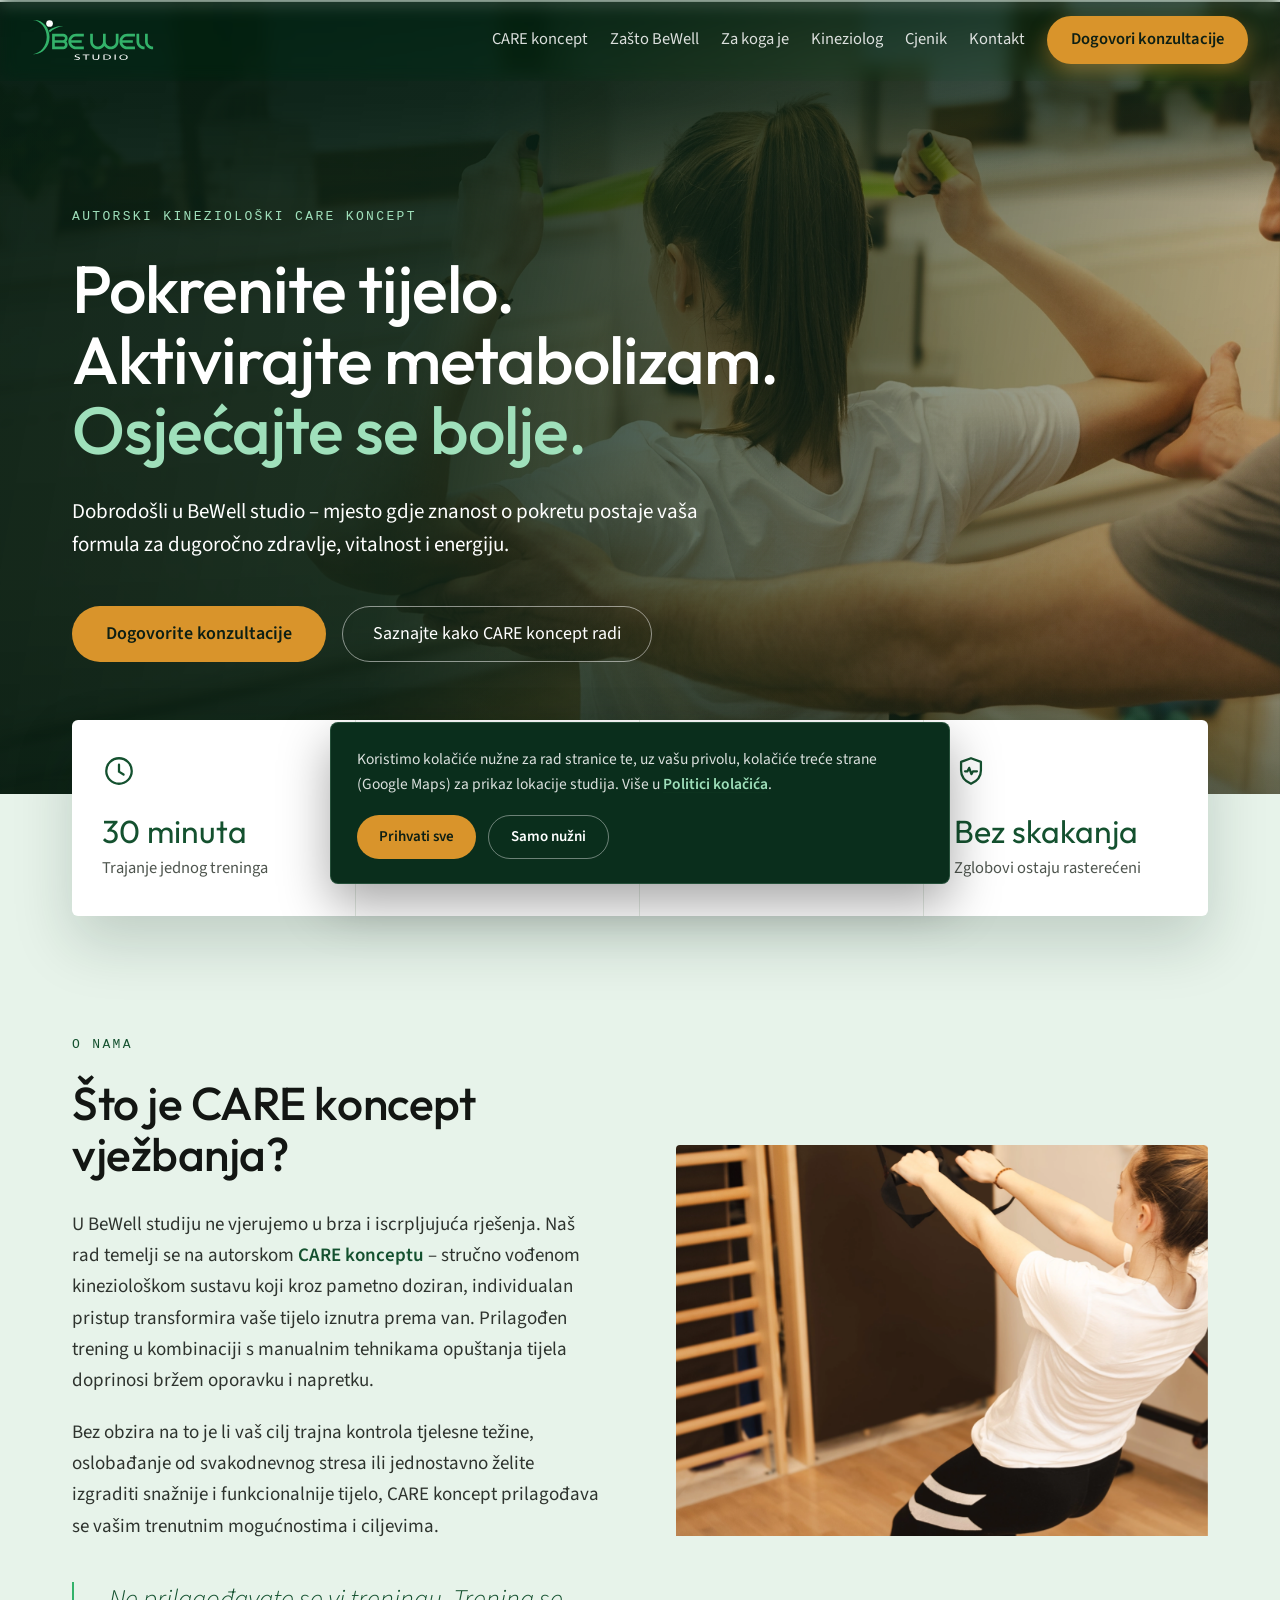
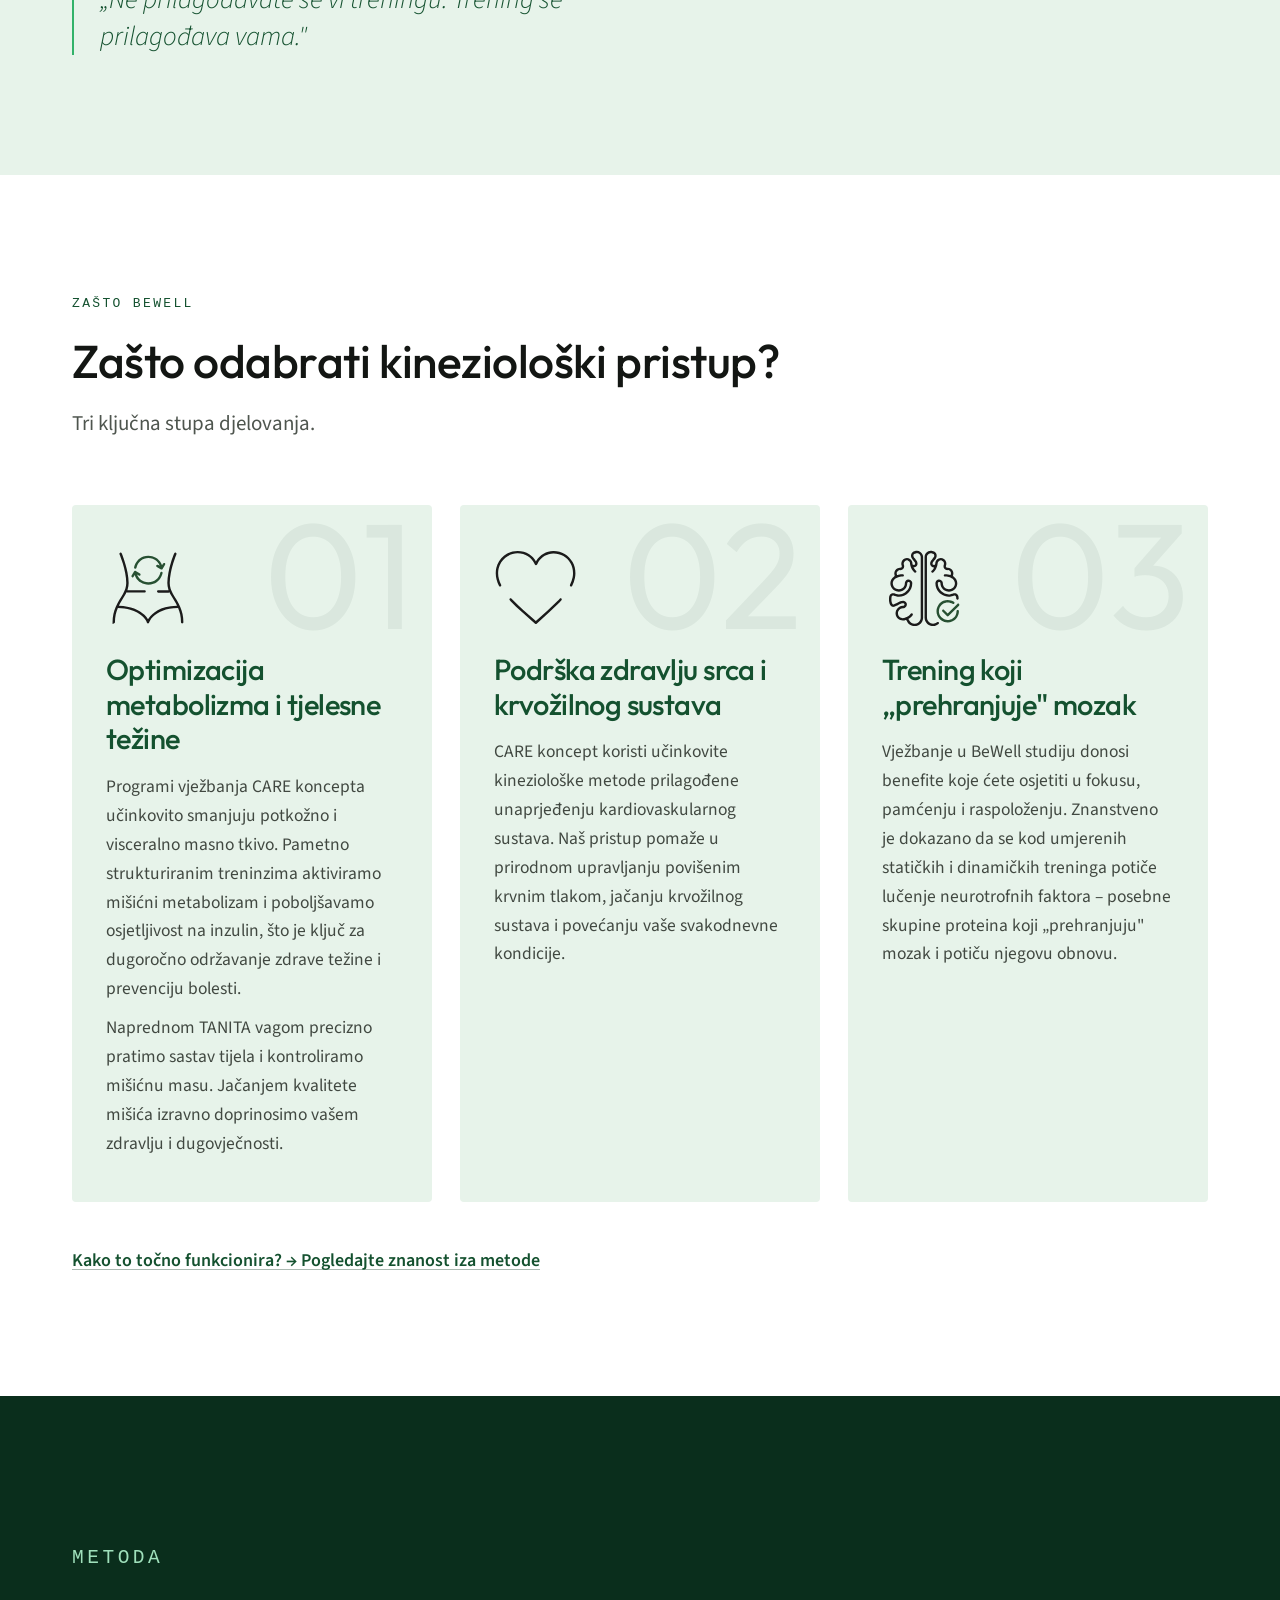
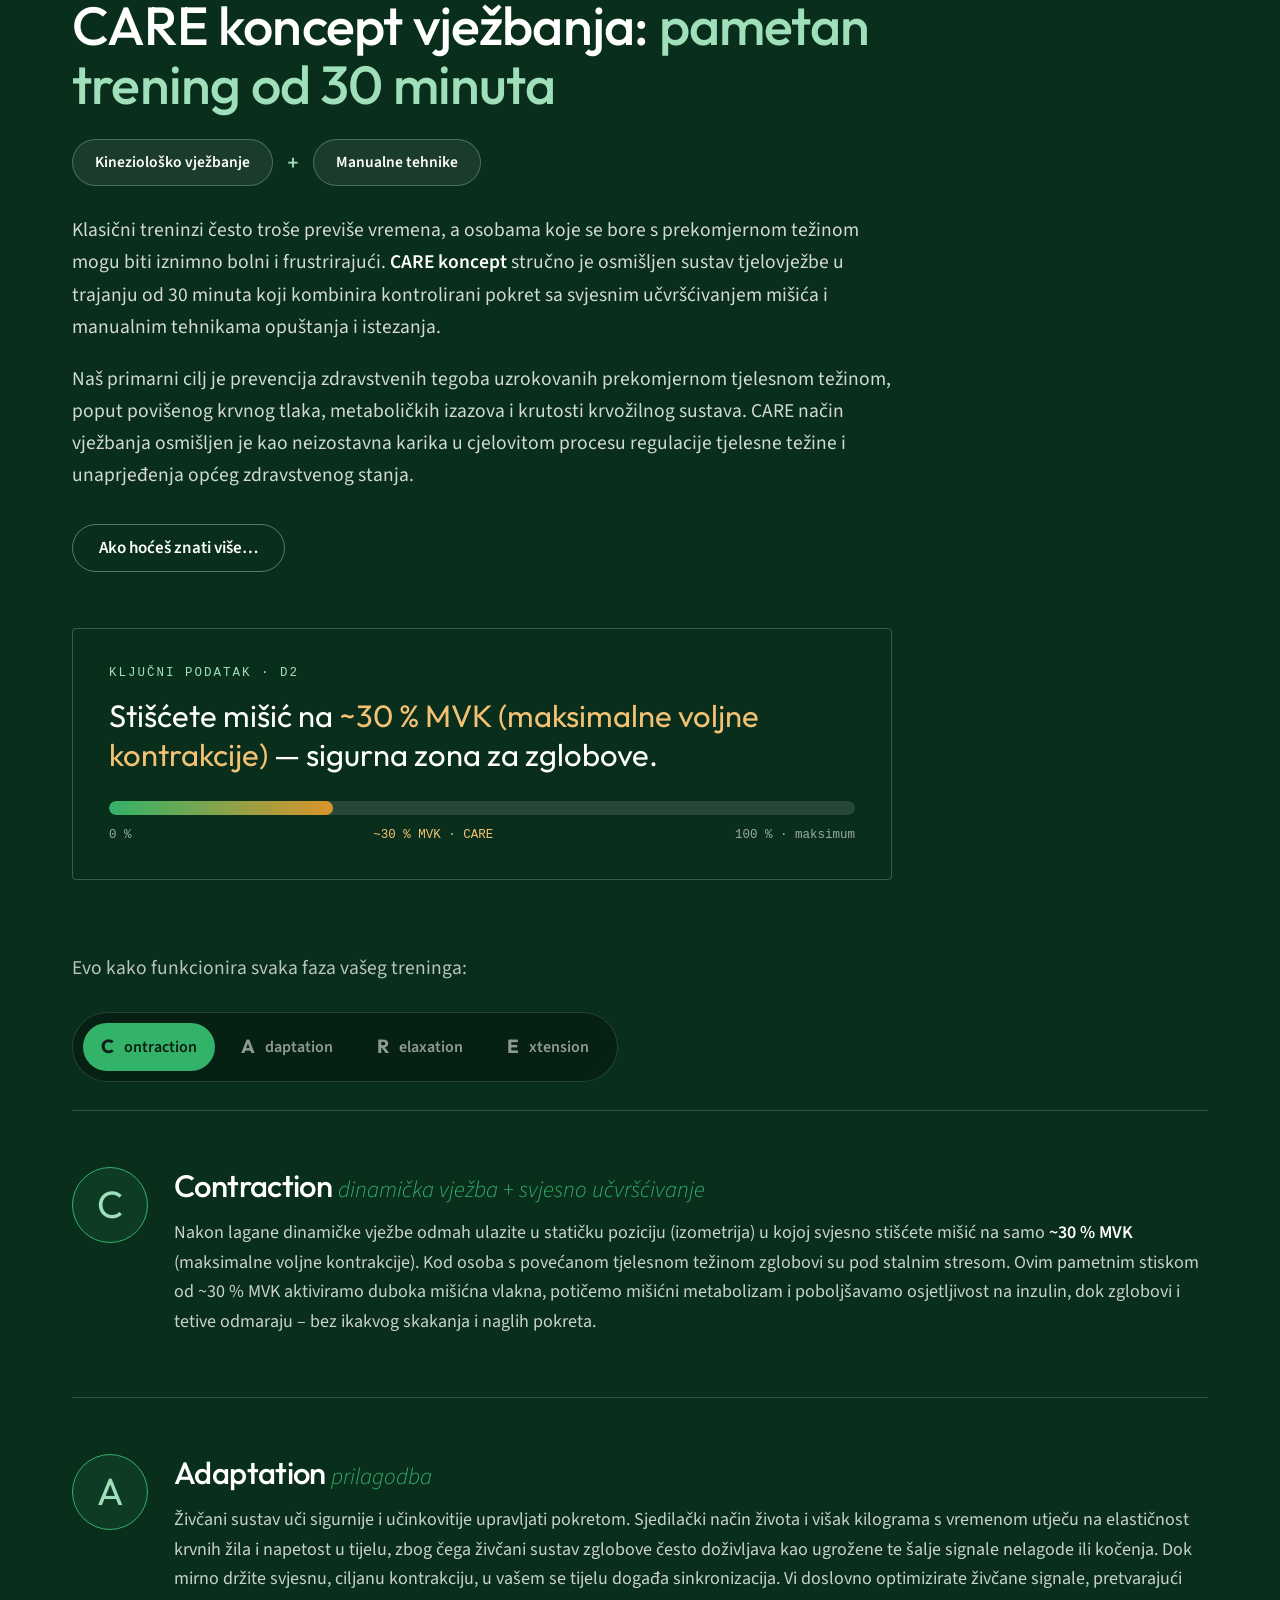
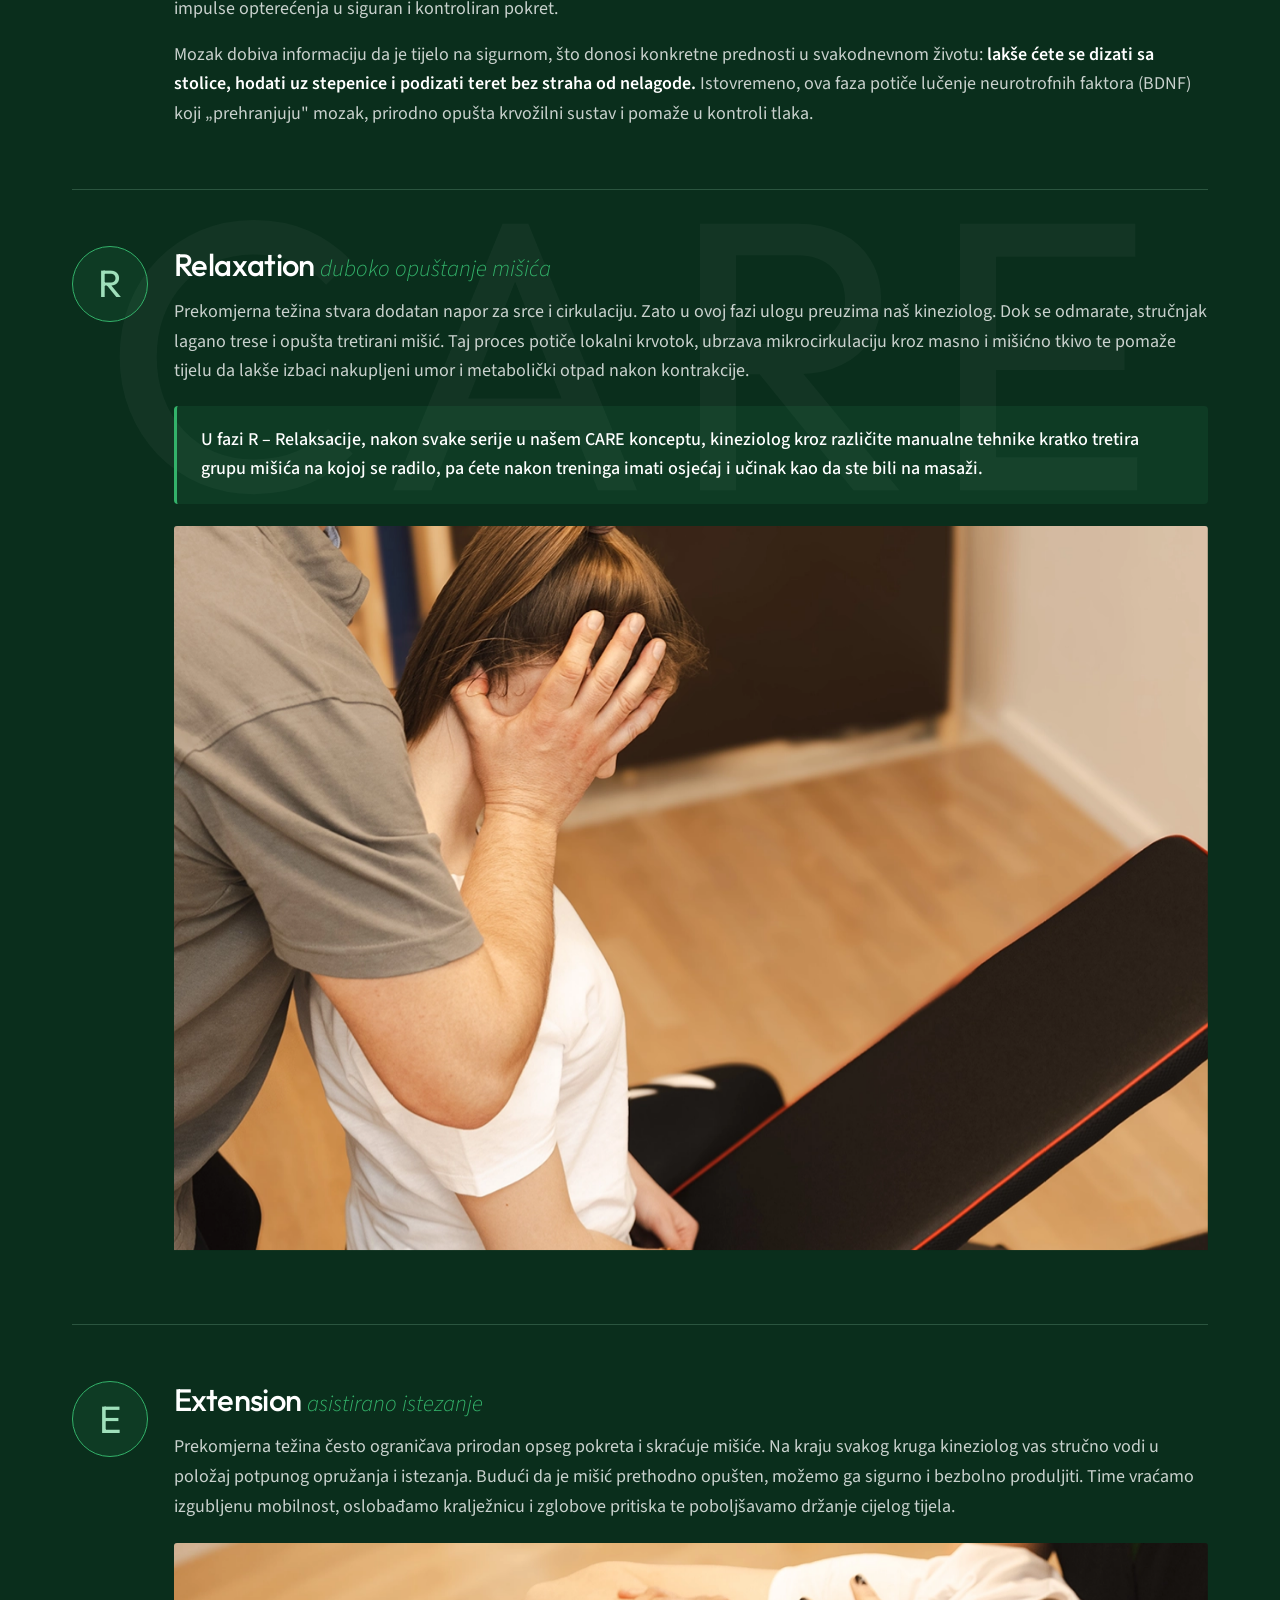
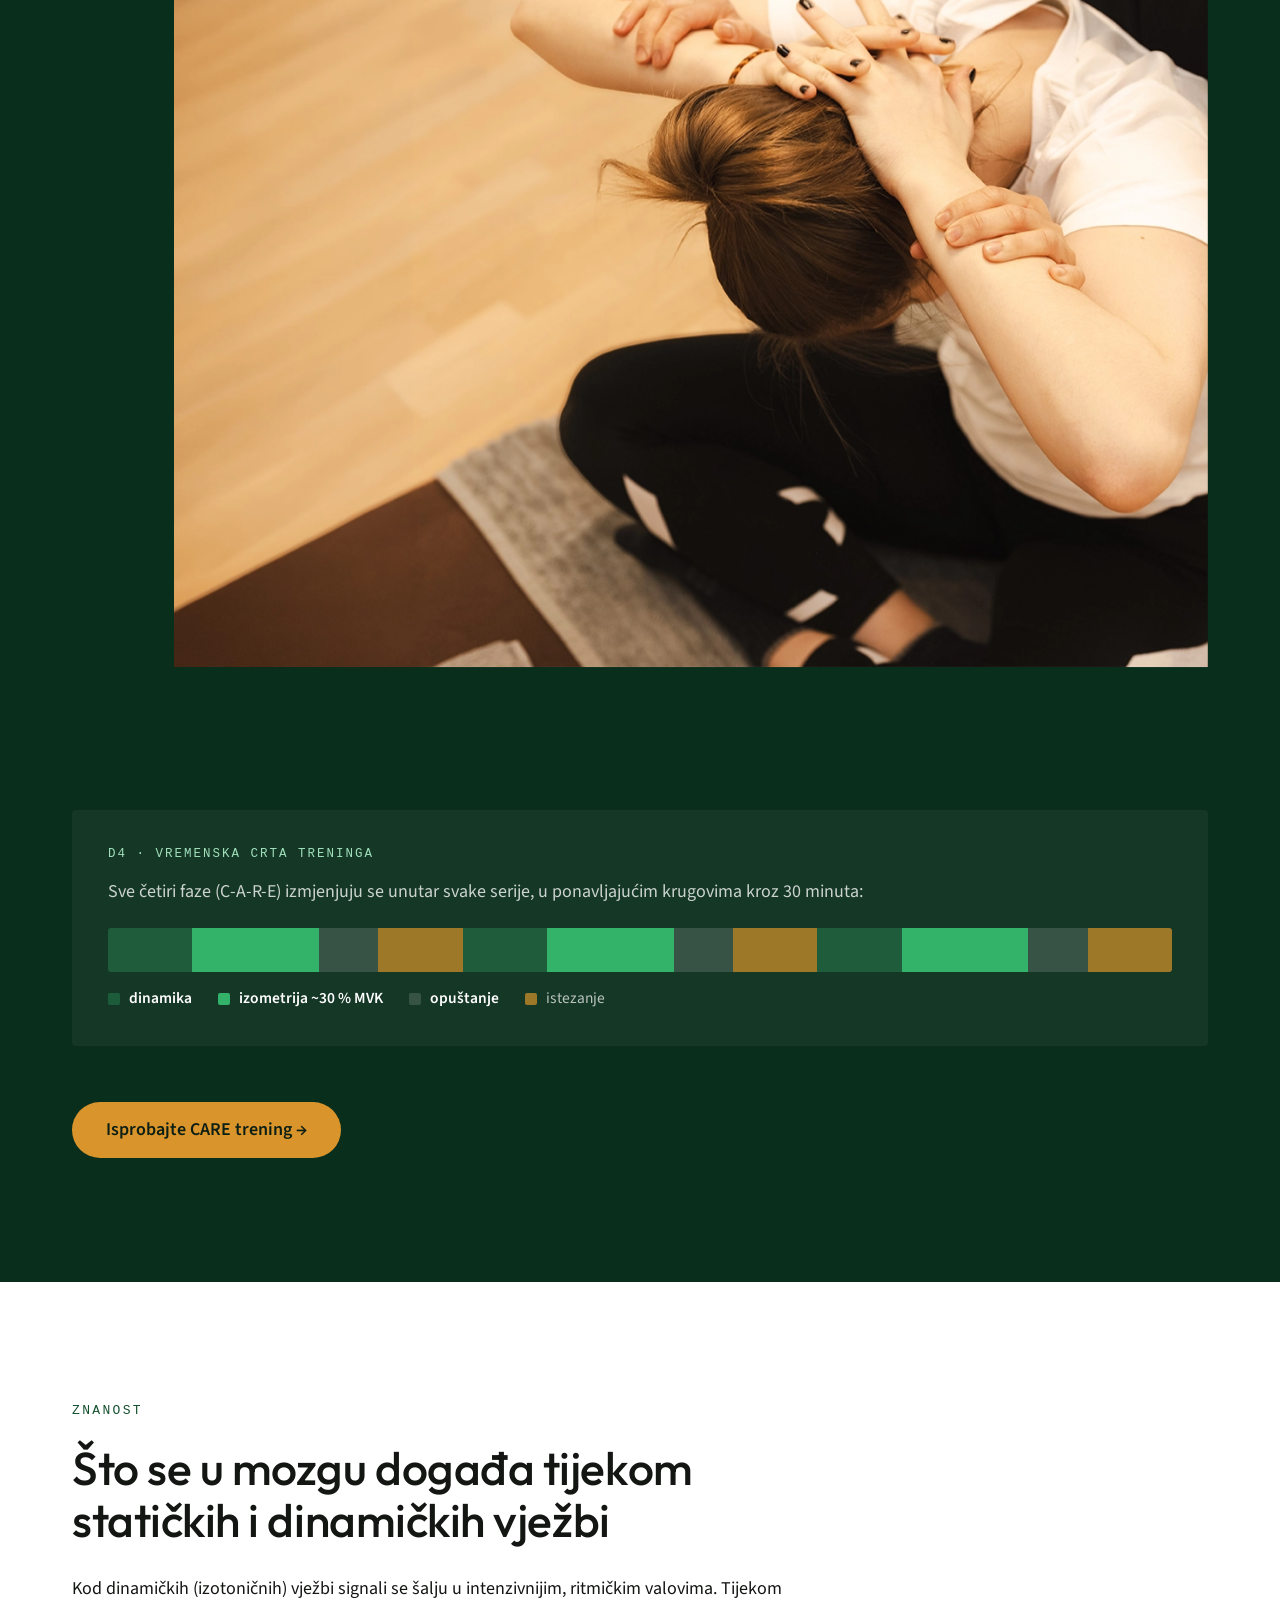
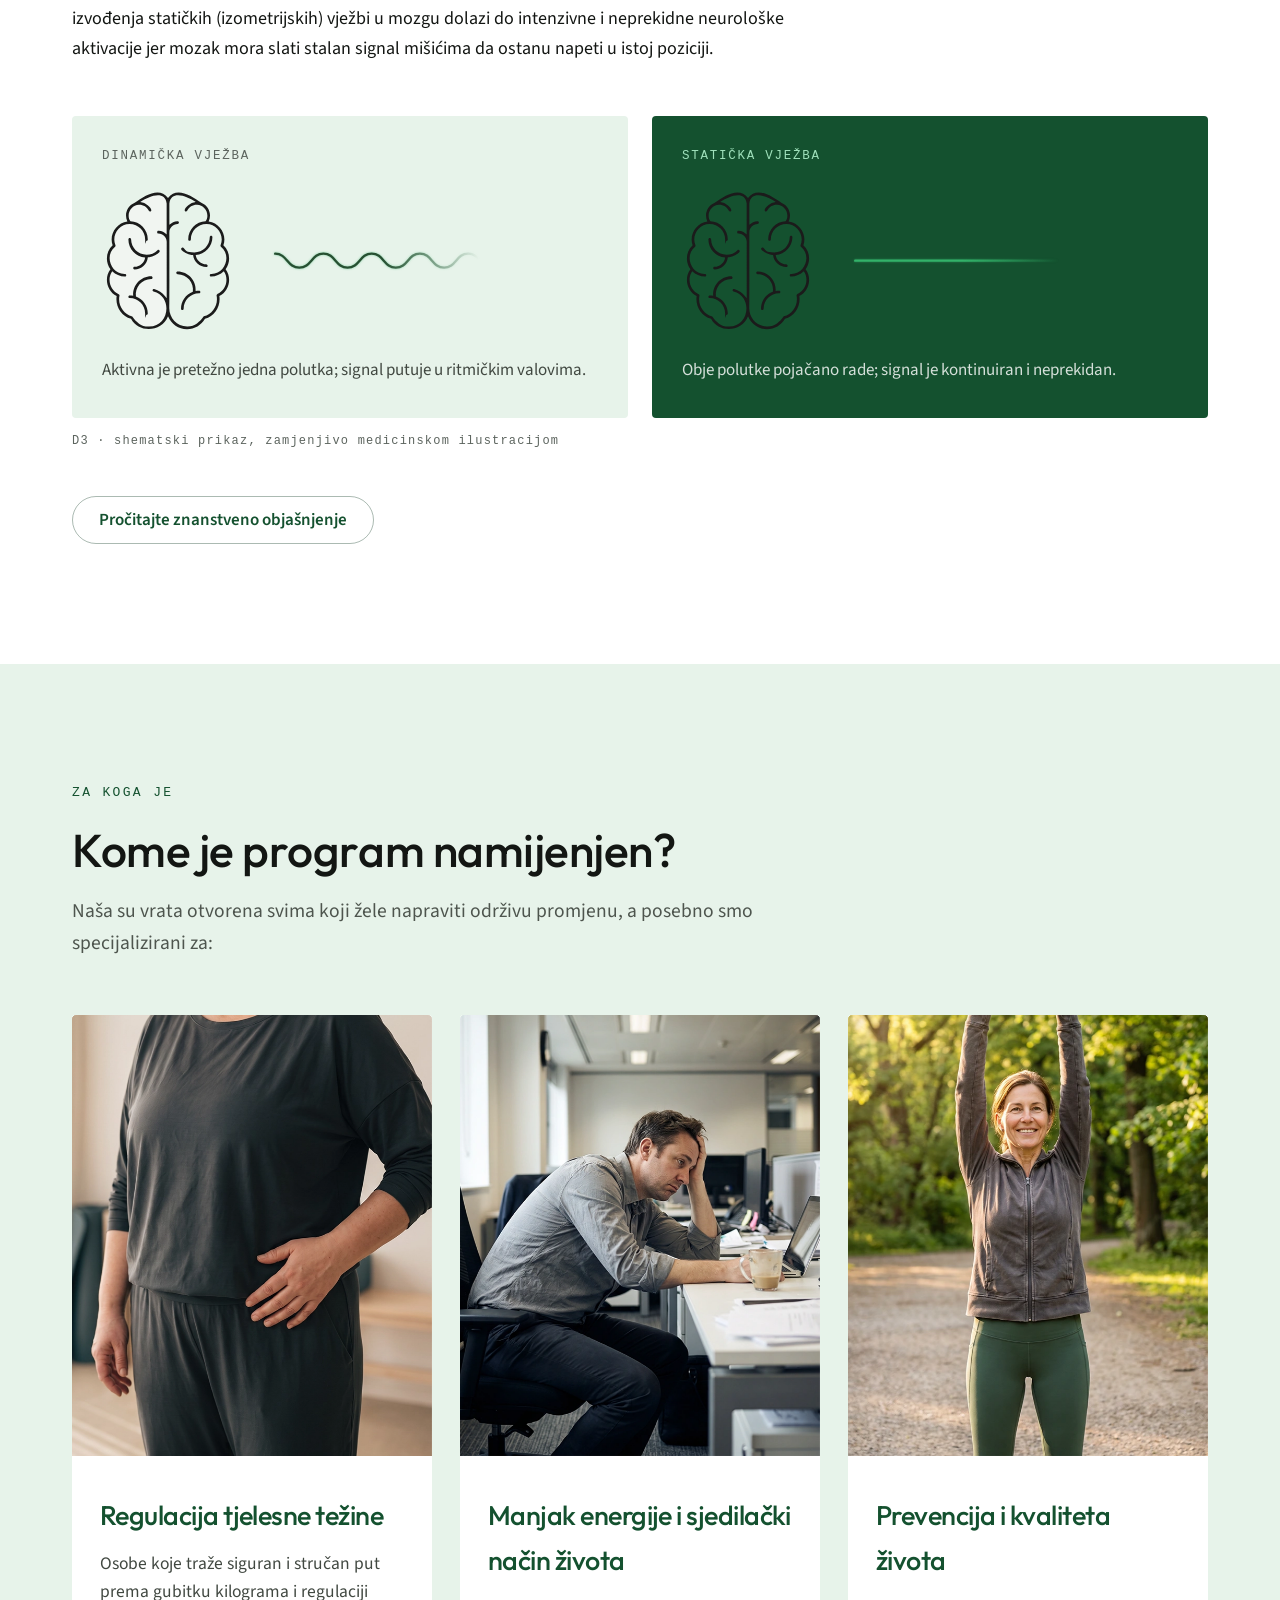
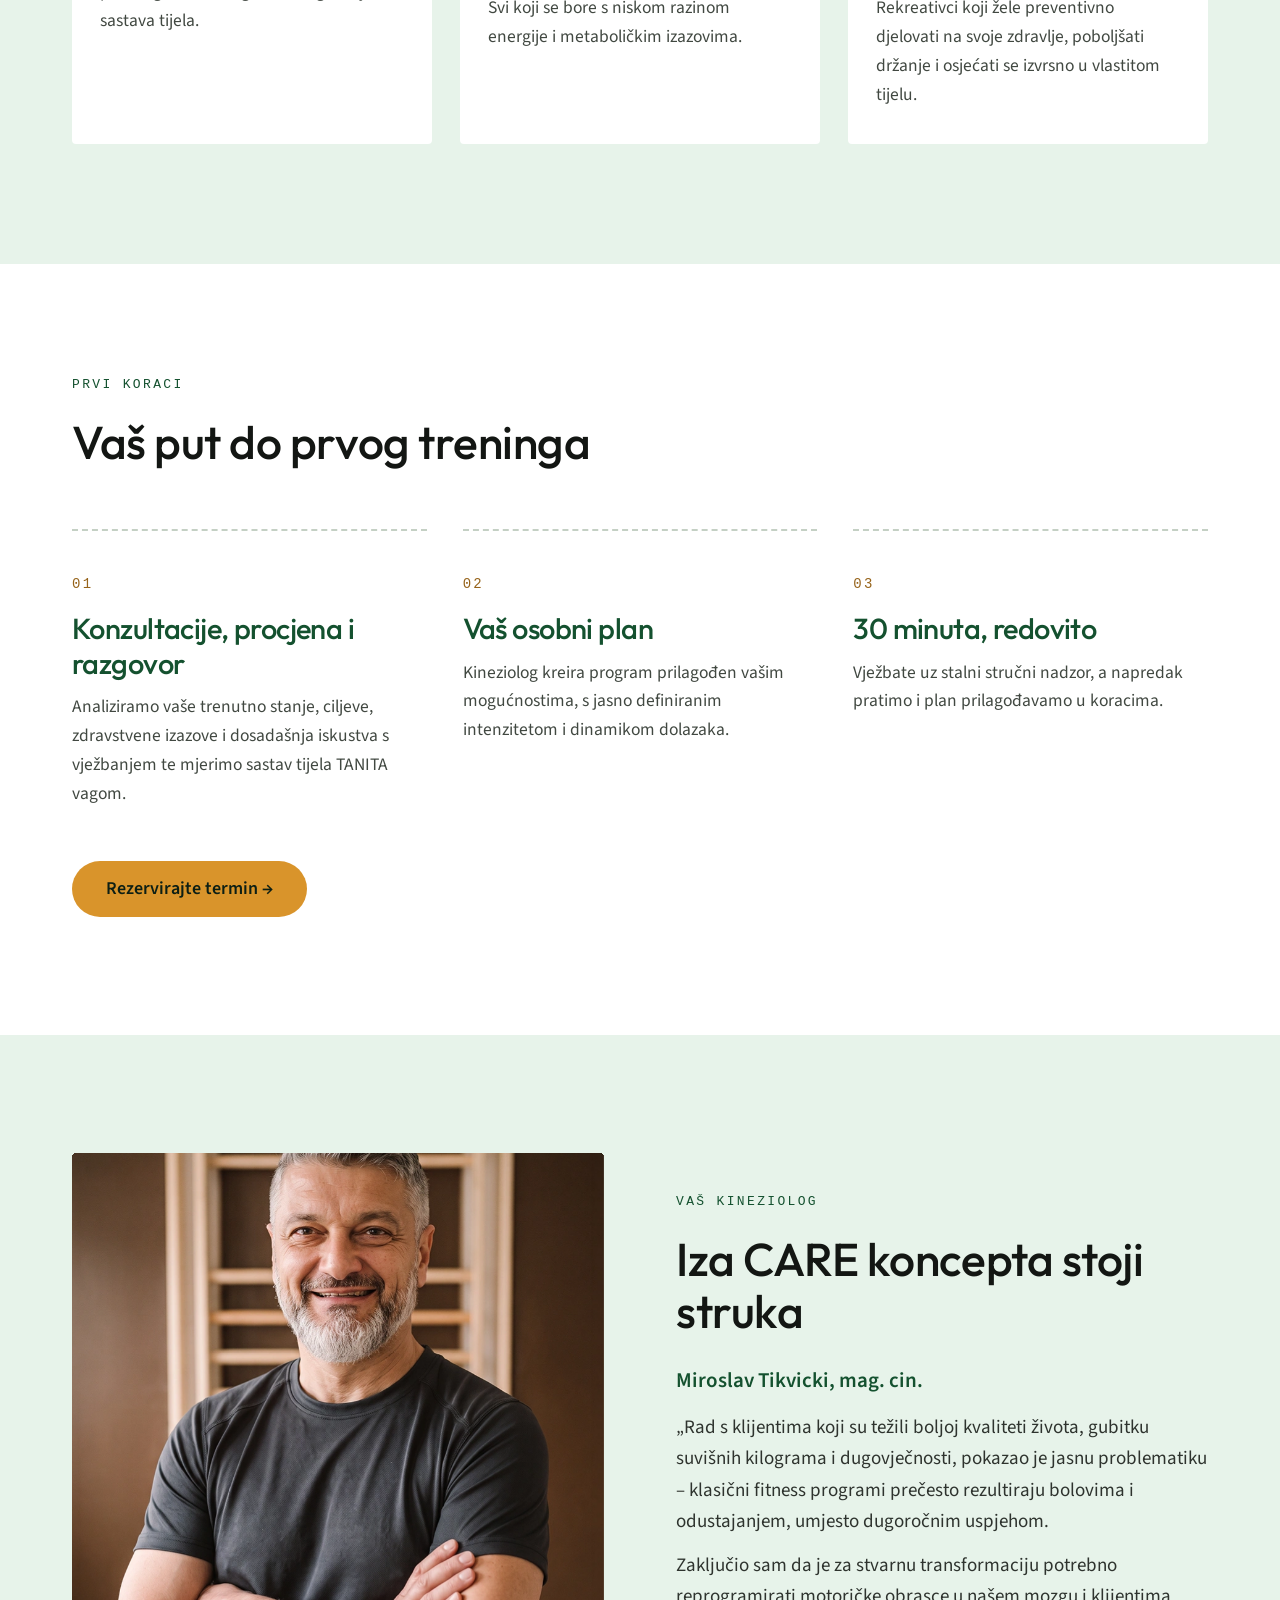
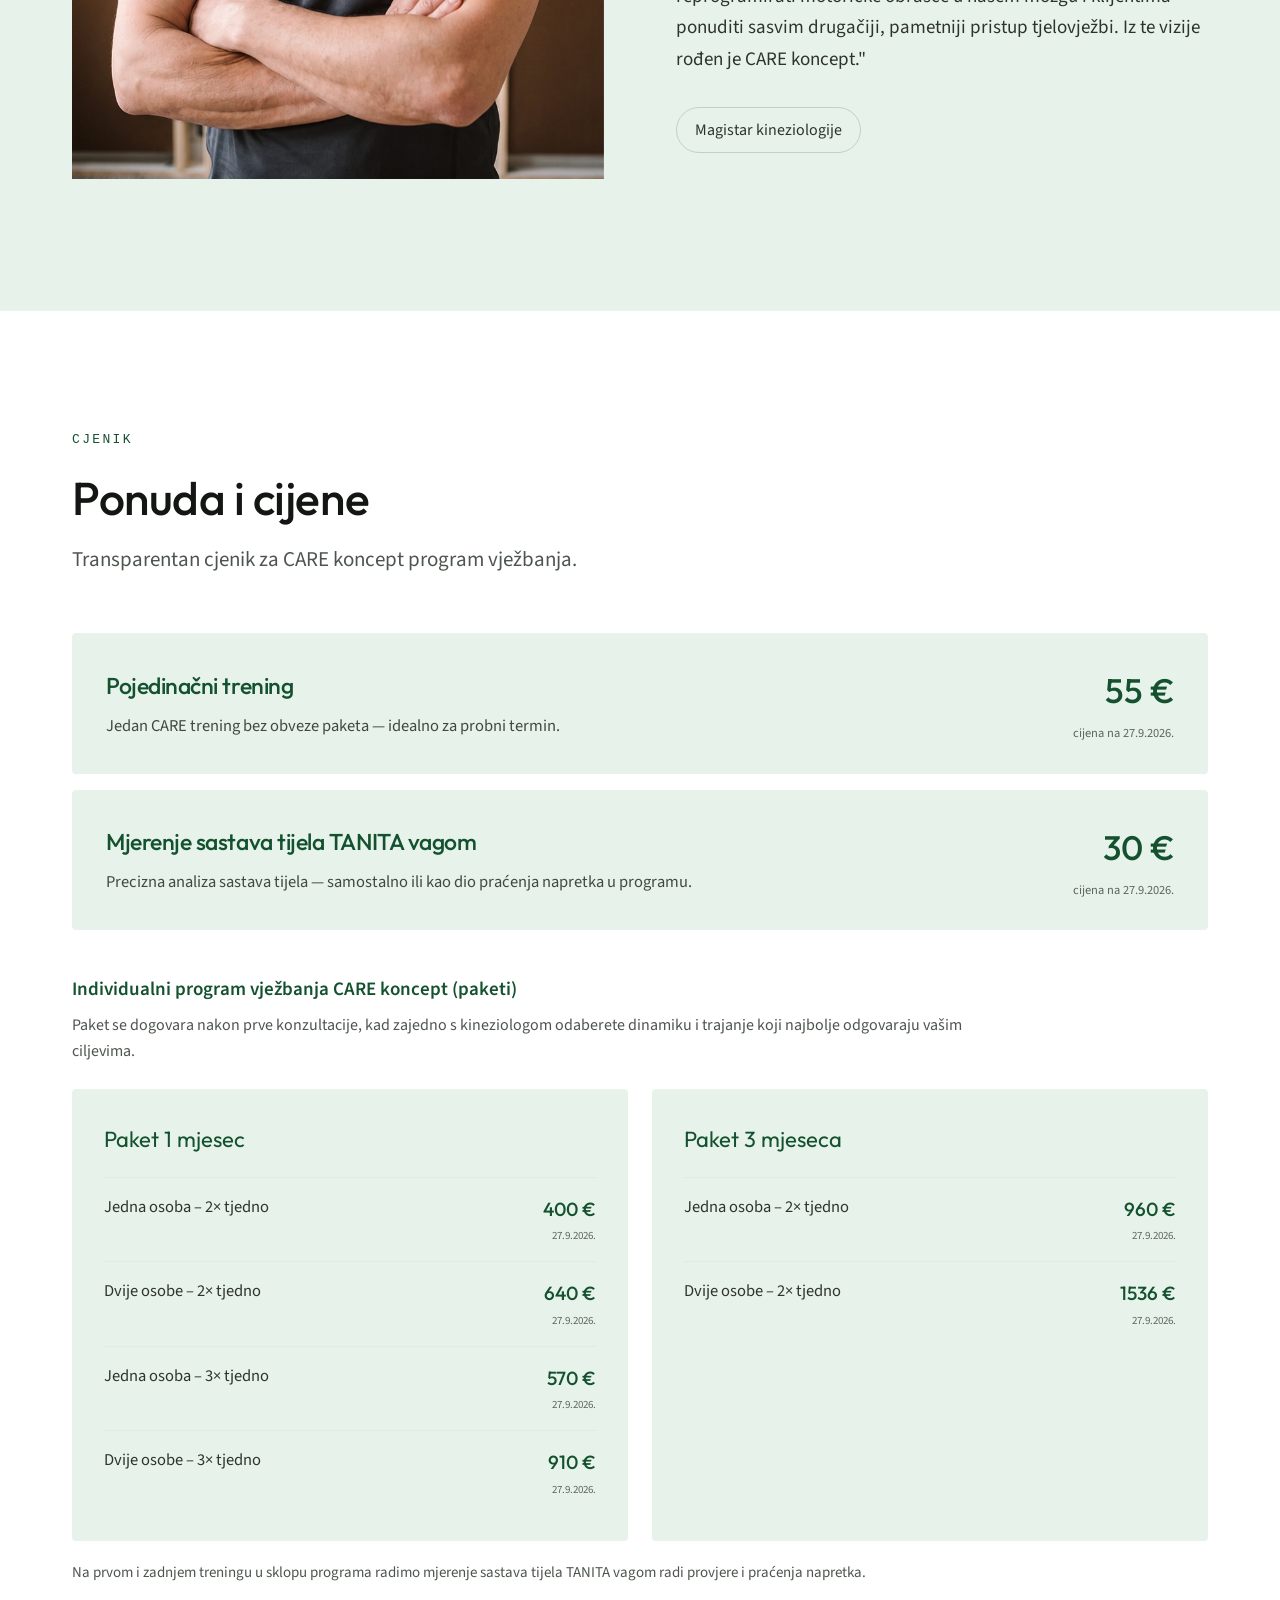
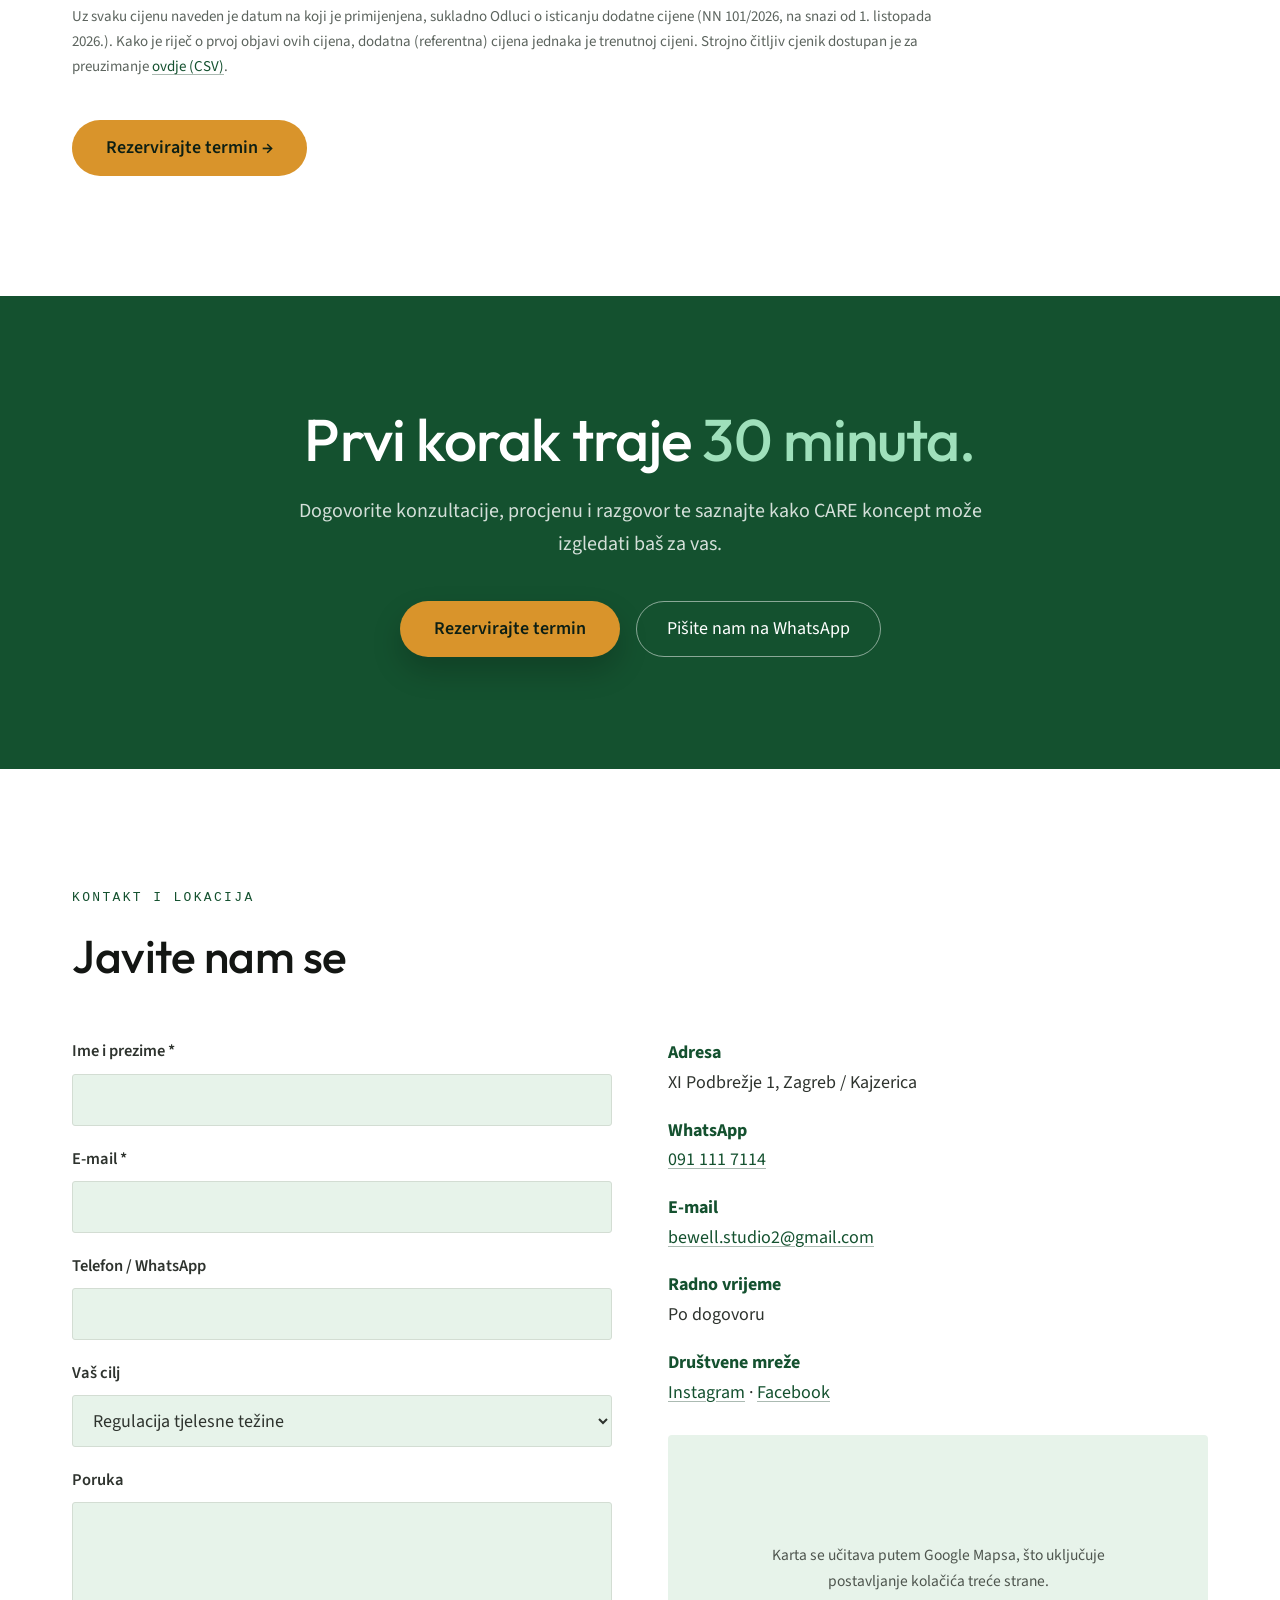
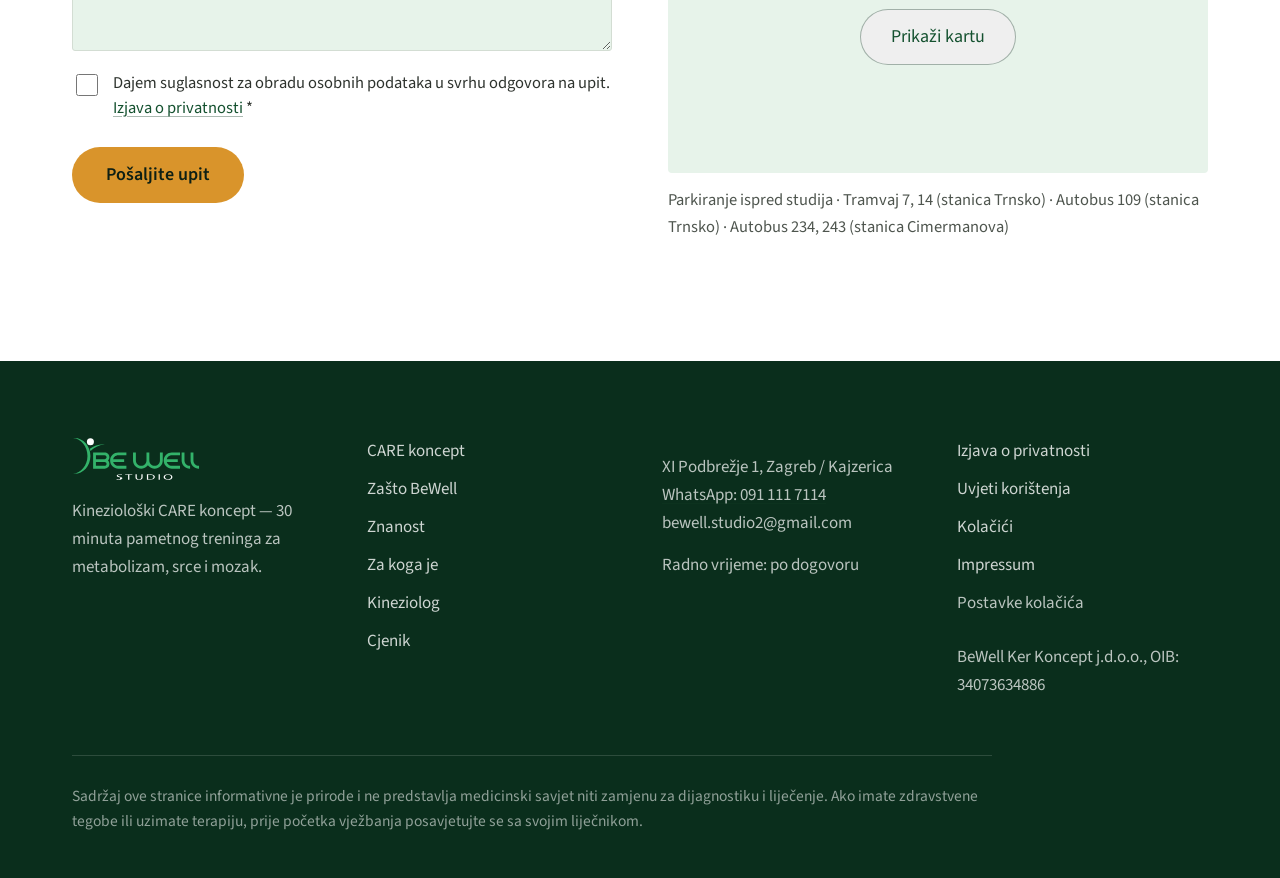
==== index.html @ a0eeea37 "Add favicon extracted from the logo symbol Isolates the standalone swoosh mark from the wordmark SVG" ====
<!DOCTYPE html>
<html lang="hr">
<head>
<meta charset="utf-8">
<meta name="viewport" content="width=device-width, initial-scale=1">
<title>BeWell Studio — CARE koncept vježbanja | Kineziološki trening od 30 minuta</title>
<meta name="description" content="Autorski CARE koncept: stručno vođen kineziološki trening od 30 minuta koji kombinira vježbanje i manualne tehnike za regulaciju tjelesne težine, zdravlje srca i vitalnost. Dogovorite konzultacije i procjenu.">
<link rel="preconnect" href="https://fonts.googleapis.com">
<link rel="preconnect" href="https://fonts.gstatic.com" crossorigin>
<link href="https://fonts.googleapis.com/css2?family=Outfit:wght@200..700&family=Source+Sans+3:ital,wght@0,300;0,400;0,500;0,600;0,700;1,400&display=swap" rel="stylesheet">
<link rel="icon" href="assets/favicon.svg" type="image/svg+xml">
<link rel="icon" href="assets/favicon-32.png" sizes="32x32" type="image/png">
<link rel="apple-touch-icon" href="assets/apple-touch-icon.png">
<link rel="stylesheet" href="styles.css">
</head>
<body>

<nav class="nav" id="mainNav">
  <div class="nav-inner">
    <a href="#pocetak" class="nav-logo">
      <span class="logo-wrap">
        <img class="ondark" src="assets/bewell-logo-ondark.svg" alt="BeWell studio">
        <img class="onlight" src="assets/bewell-logo-onlight.svg" alt="">
      </span>
    </a>
    <button class="nav-toggle" id="navToggle" aria-label="Otvori navigaciju" aria-expanded="false">
      <svg width="22" height="22" viewBox="0 0 24 24" fill="none" stroke-width="2" stroke-linecap="round"><line x1="3" y1="6" x2="21" y2="6"></line><line x1="3" y1="12" x2="21" y2="12"></line><line x1="3" y1="18" x2="21" y2="18"></line></svg>
    </button>
    <div class="nav-links" id="navLinks">
      <a href="#care">CARE koncept</a>
      <a href="#zasto">Zašto BeWell</a>
      <a href="#za-koga">Za koga je</a>
      <a href="#kineziolog">Kineziolog</a>
      <a href="#cjenik">Cjenik</a>
      <a href="#kontakt">Kontakt</a>
      <a href="#rezervacija" class="pill-btn">Dogovori konzultacije</a>
    </div>
  </div>
</nav>

<section id="pocetak" class="hero">
  <div class="hero-photo" data-parallax="0.18"></div>
  <div class="hero-scrim-1"></div>
  <div class="hero-scrim-2"></div>
  <div class="hero-scrim-3"></div>
  <div class="hero-inner container">
    <p data-reveal class="hero-kicker">Autorski kineziološki CARE koncept</p>
    <h1 data-reveal>Pokrenite tijelo.<br>Aktivirajte metabolizam.<br><span class="accent">Osjećajte se bolje.</span></h1>
    <p data-reveal class="hero-lead">Dobrodošli u BeWell studio – mjesto gdje znanost o pokretu postaje vaša formula za dugoročno zdravlje, vitalnost i energiju.</p>
    <div data-reveal class="hero-ctas">
      <a href="#rezervacija" class="pill-btn">Dogovorite konzultacije</a>
      <a href="#care" class="pill-btn--outline">Saznajte kako CARE koncept radi</a>
    </div>
  </div>
</section>

<div class="container stat-strip-wrap">
  <div data-reveal class="stat-strip">
    <div>
      <svg width="34" height="34" viewBox="0 0 24 24" fill="none" stroke-width="1.6" stroke-linecap="round"><circle cx="12" cy="12" r="9"></circle><path d="M12 7.5v5l3.2 2"></path></svg>
      <p class="stat-num">30 minuta</p>
      <p class="stat-cap">Trajanje jednog treninga</p>
    </div>
    <div>
      <svg width="34" height="34" viewBox="0 0 24 24" fill="none" stroke-width="1.6" stroke-linecap="round"><circle cx="8" cy="8.5" r="3.2"></circle><circle cx="17" cy="10" r="2.4"></circle><path d="M3 19c0-3 2.3-4.8 5-4.8s5 1.8 5 4.8"></path><path d="M15.2 19c0-2 1-3.3 2.8-3.3S21 17 21 19"></path></svg>
      <p class="stat-num">1 na 1</p>
      <p class="stat-cap">Individualno vođen pristup</p>
    </div>
    <div>
      <svg width="34" height="34" viewBox="0 0 24 24" fill="none" stroke-width="1.6" stroke-linecap="round" stroke-linejoin="round"><path d="M12 4l9 4.3-9 4.3-9-4.3L12 4z"></path><path d="M7.2 10.1v3.8c0 1.6 2.1 2.9 4.8 2.9s4.8-1.3 4.8-2.9v-3.8"></path><path d="M20.5 8.3v4.6"></path><circle cx="20.5" cy="13.6" r=".7" fill="#14512F"></circle></svg>
      <p class="stat-num">Kineziolog</p>
      <p class="stat-cap">Stručno vođena metoda</p>
    </div>
    <div>
      <svg width="34" height="34" viewBox="0 0 24 24" fill="none" stroke-width="1.6" stroke-linecap="round" stroke-linejoin="round"><path d="M12 3l7 2.6v6c0 4.2-2.9 7.6-7 9.4-4.1-1.8-7-5.2-7-9.4v-6L12 3z"></path><path d="M7.8 12.2h1.7l1.2-2.4 1.6 4.4 1.1-2h2.8"></path></svg>
      <p class="stat-num">Bez skakanja</p>
      <p class="stat-cap">Zglobovi ostaju rasterećeni</p>
    </div>
  </div>
</div>

<section id="o-nama" class="section-pad">
  <div class="container two-col">
    <div data-reveal>
      <p class="eyebrow">O nama</p>
      <h2>Što je CARE koncept vježbanja?</h2>
      <p class="body">U BeWell studiju ne vjerujemo u brza i iscrpljujuća rješenja. Naš rad temelji se na autorskom <strong style="font-weight:600; color:#14512F">CARE konceptu</strong> – stručno vođenom kineziološkom sustavu koji kroz pametno doziran, individualan pristup transformira vaše tijelo iznutra prema van. Prilagođen trening u kombinaciji s manualnim tehnikama opuštanja tijela doprinosi bržem oporavku i napretku.</p>
      <p class="body">Bez obzira na to je li vaš cilj trajna kontrola tjelesne težine, oslobađanje od svakodnevnog stresa ili jednostavno želite izgraditi snažnije i funkcionalnije tijelo, CARE koncept prilagođava se vašim trenutnim mogućnostima i ciljevima.</p>
      <blockquote class="pull-quote">„Ne prilagođavate se vi treningu. Trening se prilagođava vama."</blockquote>
    </div>
    <div data-reveal>
      <div class="media-crop aspect-4-3"><div class="media-bg" data-parallax="0.1" style="background-image:url('assets/onama-v2.webp')"></div></div>
    </div>
  </div>
</section>

<section id="zasto" class="section-pad bg-white">
  <div class="container">
    <div data-reveal class="section-head">
      <p class="eyebrow">Zašto BeWell</p>
      <h2>Zašto odabrati kineziološki pristup?</h2>
      <p class="sub">Tri ključna stupa djelovanja.</p>
    </div>
    <div class="pillars">
      <div data-reveal data-reveal-offset="0" class="pillar-card">
        <span class="pillar-num">01</span>
        <div class="pillar-icon" data-icon>
          <svg viewBox="0 0 800 800" aria-hidden="true"><path fill="#1b1b1b" d="M708.6,592.5c-10.5-24.9-22.9-47.1-35.3-67.9-12.3-20.8-24.7-40.1-35.2-59.1-9.2-16.5-17-32.8-22.4-49.6-5.5-16.8-8.7-34.1-8.7-53.1,0-30.7,4-63.3,10-94.9,9-47.4,22.6-92.6,34-125.7,5.7-16.6,10.8-30.2,14.4-39.6,1.8-4.7,3.3-8.4,4.3-10.9.5-1.2.9-2.2,1.2-2.8.1-.3.2-.6.3-.7v-.2c0,0,0,0,0,0h0c2.5-5.8-.2-12.6-6-15.1s-12.6.2-15.1,6.1c-.1.3-16.5,38.8-33,93.4-8.2,27.3-16.5,58.6-22.7,91.3-6.2,32.6-10.4,66.6-10.4,99.2,0,21.6,3.7,41.5,9.8,60.2.8,2.5,1.7,5,2.6,7.5-.3,0-.7,0-1,0h-97.8c-6.3,0-11.5,5.1-11.5,11.5s5.1,11.5,11.5,11.5h97.8c3.5,0,6.6-1.6,8.8-4.1,4.2,9.2,8.8,18.2,13.8,27.2,11,19.9,23.4,39.3,35.5,59.7,7.9,13.2,15.6,26.8,22.8,41.1-42.7,1.2-79.9,7.2-112.2,16.2-54.7,15.3-95.1,39.7-123.5,65.3-14.2,12.8-25.4,25.8-33.8,38.2-2.5,3.7-4.8,7.3-6.9,10.9-7.8-13.5-19-28.2-33.9-42.8-23.1-22.5-55.2-44.5-98-61-39-15-86.8-25.2-144.6-26.9,7.2-14.3,14.9-27.9,22.8-41.1,12.1-20.4,24.5-39.8,35.5-59.7,4.9-8.9,9.6-18,13.8-27.2,2.1,2.5,5.2,4.1,8.8,4.1h163c6.3,0,11.5-5.1,11.5-11.5s-5.1-11.5-11.5-11.5h-163c-.3,0-.7,0-1,0,.9-2.5,1.8-5,2.6-7.5,6.1-18.7,9.9-38.6,9.9-60.2,0-32.6-4.2-66.6-10.4-99.2-9.3-48.9-23.2-95-34.8-128.9-11.6-33.9-20.8-55.6-20.9-55.8-2.5-5.8-9.2-8.5-15.1-6.1s-8.5,9.2-6.1,15.1h0c.1.3,16.3,38.3,32.3,91.7,8,26.7,16,57.2,22,88.7,6,31.5,9.9,64,9.9,94.5,0,19-3.2,36.3-8.7,53.1-5.5,16.8-13.3,33.1-22.4,49.6-10.5,19-22.8,38.3-35.2,59.1-12.3,20.8-24.7,43-35.3,67.9-8.4,19.8-15.6,41.2-20.7,64.8-5.1,23.6-8.1,49.5-8.1,78s5.1,11.5,11.5,11.5,11.5-5.1,11.5-11.5c0-27,2.8-51.1,7.6-73.2s11.5-42.1,19.4-60.7c.2-.4.4-.8.5-1.2,45.2.5,83.8,6.4,116.6,15.6,51.5,14.5,88.6,37.1,114.3,60.2,12.9,11.6,22.8,23.3,30.3,34.2,7.4,10.8,12.3,20.9,15,28.8,0,0,0,.2,0,.2,0,.2.1.4.2.6,0,.2.1.3.2.5s.2.3.2.5c.1.2.2.4.3.5,0,.1.2.3.3.4.1.2.2.3.4.5.1.1.2.3.3.4.1.2.3.3.4.5.1.1.2.3.4.4s.3.3.4.4c.1.1.3.3.5.4.1,0,.2.2.4.3.2.1.3.2.5.4.1,0,.3.2.4.3.2,0,.4.2.5.3.2,0,.3.2.5.2s.3.2.5.2c.2,0,.4.2.6.2,0,0,.1,0,.2,0,0,0,.2,0,.2,0,.2,0,.4.1.6.2.2,0,.3,0,.5.1.2,0,.4,0,.6.1.2,0,.3,0,.5,0,.2,0,.4,0,.6,0,.2,0,.4,0,.5,0s.4,0,.5,0c.2,0,.4,0,.6,0,.2,0,.3,0,.5,0,.2,0,.4,0,.6-.1.2,0,.3,0,.5-.1.2,0,.4-.1.6-.2,0,0,.2,0,.2,0,0,0,.1,0,.2,0,.2,0,.4-.2.6-.2.2,0,.3-.1.5-.2.2,0,.3-.2.5-.2.2,0,.4-.2.5-.3.1,0,.3-.2.4-.3.2-.1.4-.2.5-.4.1,0,.3-.2.4-.3.2-.1.3-.3.5-.4.1-.1.3-.2.4-.4s.3-.3.4-.4c.1-.2.3-.3.4-.5.1-.1.2-.2.3-.4.1-.2.2-.3.4-.5,0-.1.2-.3.3-.4.1-.2.2-.3.3-.5,0-.2.2-.3.2-.5s.1-.3.2-.5c0-.2.2-.4.2-.6,0,0,0-.2,0-.2,1.8-5.3,4.5-11.5,8.4-18.3,6.7-11.9,16.8-25.4,30.7-38.9,20.8-20.3,50.2-40.7,90.2-56,38.5-14.8,86.9-24.9,146.9-25.6.2.4.4.8.5,1.2,7.9,18.6,14.6,38.6,19.4,60.7s7.6,46.2,7.6,73.2c0,6.3,5.1,11.5,11.5,11.5s11.5-5.1,11.5-11.5c0-28.5-3-54.4-8.1-78-5.1-23.6-12.3-45.1-20.7-64.8h0Z"></path><mask id="arrowMask1"><rect x="225" y="230" width="330" height="165" fill="#fff" class="icon-arrow1-wipe"></rect></mask><mask id="arrowMask2"><rect x="255" y="90" width="325" height="155" fill="#fff" class="icon-arrow2-wipe"></rect></mask><g class="icon-arrows-spin"><g mask="url(#arrowMask1)" class="icon-arrow1-fade"><path fill="#275032" d="M247.4,307.2c5.4,3.3,12.5,1.5,15.8-3.9l10-16.5c2.4,6.6,5.3,13.1,8.6,19.2,11.8,21.6,29,39.6,50,52.3,20.9,12.7,45.5,20,71.8,20,16.7,0,32.8-3,47.7-8.4,22.3-8.2,41.9-21.9,57.1-39.5,15.2-17.6,26.1-39.1,31-62.8,1.3-6.2-2.7-12.3-9-13.5s-12.3,2.7-13.5,9c-5.4,26.3-19.7,49.5-39.7,66-10,8.3-21.4,14.9-33.8,19.4-12.4,4.5-25.8,7-39.8,7s-28.6-2.7-41.5-7.7c-19.3-7.4-36.1-19.9-48.8-35.8-7.3-9.1-13.2-19.3-17.5-30.4l16.1,9.7c5.4,3.3,12.5,1.5,15.8-3.9s1.5-12.5-3.9-15.8l-40.1-24.3c-.1,0-.2-.1-.3-.2-.2-.1-.4-.2-.7-.4,0,0-.1,0-.2,0-.3-.1-.6-.2-.9-.4h0c-1.4-.5-2.9-.7-4.4-.7,0,0-.1,0-.2,0-.3,0-.6,0-.8,0h0c-.2,0-.4,0-.6.1-.2,0-.4,0-.6.1h0s0,0,0,0c-2.6.7-4.8,2.2-6.4,4.2,0,0-.1.2-.2.3-.1.2-.3.4-.4.6,0,0,0,0,0,0l-24.3,40.1c-3.3,5.4-1.5,12.5,3.9,15.8h0Z"></path></g><g mask="url(#arrowMask2)" class="icon-arrow2-fade"><path fill="#275032" d="M276.8,225c6.2,1.3,12.3-2.7,13.6-8.9,5.5-26.2,19.8-49.2,39.8-65.7,10-8.2,21.4-14.8,33.7-19.3,12.4-4.5,25.7-7,39.7-7,14.6,0,28.6,2.7,41.5,7.7,19.3,7.4,36.1,19.9,48.8,35.8,7.4,9.2,13.4,19.6,17.7,30.9l-16.7-9.8c-5.5-3.2-12.5-1.4-15.7,4.1-3.2,5.5-1.4,12.5,4.1,15.7l40.4,23.8c0,0,.2.1.3.2.2.1.4.2.6.3.1,0,.2.1.3.1.2.1.5.2.7.3,0,0,.2,0,.2,0,.3.1.6.2.9.3,0,0,0,0,.1,0,.3,0,.7.1,1,.2,0,0,0,0,0,0,.3,0,.7,0,1,0h1.1c.1,0,.3,0,.4,0,.2,0,.4,0,.6,0,0,0,0,0,.1,0,.2,0,.4,0,.5-.1.2,0,.4,0,.6-.1,0,0,0,0,0,0,.1,0,.2,0,.4-.1.2,0,.5-.1.7-.2,0,0,.1,0,.2,0,1.4-.5,2.6-1.3,3.6-2.3,0,0,0,0,0,0,.3-.2.5-.5.7-.8,0,0,.1-.1.2-.2.2-.2.3-.4.5-.6,0-.1.2-.2.3-.4.1-.2.2-.4.4-.5,0,0,0,0,0,0l23.8-40.4c3.2-5.5,1.4-12.5-4.1-15.7-5.5-3.2-12.5-1.4-15.7,4.1l-9.6,16.3c-2.4-6.5-5.2-12.8-8.5-18.8-11.8-21.6-29-39.6-50-52.3s-45.5-20-71.8-20c-16.7,0-32.7,3-47.6,8.4-22.3,8.1-41.8,21.8-57.1,39.3s-26.1,38.9-31.1,62.6c-1.3,6.2,2.7,12.3,8.9,13.6h0Z"></path></g></g></svg>
        </div>
        <h3>Optimizacija metabolizma i tjelesne težine</h3>
        <p>Programi vježbanja CARE koncepta učinkovito smanjuju potkožno i visceralno masno tkivo. Pametno strukturiranim treninzima aktiviramo mišićni metabolizam i poboljšavamo osjetljivost na inzulin, što je ključ za dugoročno održavanje zdrave težine i prevenciju bolesti.</p>
        <p>Naprednom TANITA vagom precizno pratimo sastav tijela i kontroliramo mišićnu masu. Jačanjem kvalitete mišića izravno doprinosimo vašem zdravlju i dugovječnosti.</p>
      </div>
      <div data-reveal data-reveal-offset="120" class="pillar-card">
        <span class="pillar-num">02</span>
        <div class="pillar-icon" data-icon>
          <svg viewBox="0 0 800 800" aria-hidden="true"><mask id="pulseWipeMask"><rect x="0" y="170" width="800" height="460" fill="#fff" class="icon-pulse-reveal"></rect><rect x="0" y="170" width="800" height="460" fill="#000" class="icon-pulse-erase"></rect></mask><g mask="url(#pulseWipeMask)"><path fill="#275032" d="M774.44,443.81h-277.23l-29.12-97.52c-1.51-5.05-6.24-8.41-11.5-8.18-5.26.23-9.68,4-10.74,9.16l-40.72,198.43-43.16-322.99c-.75-5.63-5.49-9.85-11.17-9.95-5.68-.1-10.57,3.95-11.52,9.55l-37.65,221.51H17.49c-6.34,0-11.48,5.14-11.48,11.48s5.14,11.48,11.48,11.48h293.84c5.61,0,10.37-4.02,11.31-9.55l26.6-156.5,42.12,315.26c.74,5.56,5.37,9.75,10.98,9.95s10.51-3.67,11.64-9.16l45.17-220.15,18.5,61.97c1.45,4.85,5.94,8.19,11,8.19h285.78c6.34,0,11.48-5.14,11.48-11.48s-5.14-11.48-11.48-11.48Z"></path></g><path fill="#1b1b1b" d="M625.81,511.07c-6.92,7.33-13.89,14.54-20.85,21.62l-97.28,92.82-109.06,99.41-117.38-103.9c-37.87-33.52-74.11-67.86-109.05-104.3-1.79-1.87-3.58-3.76-5.36-5.65-4.35-4.61-11.62-4.81-16.22-.46s-4.81,11.62-.46,16.22c1.81,1.91,3.63,3.83,5.45,5.74l.02.02c35.45,36.97,72.16,71.75,110.41,105.61l125.1,110.74c4.38,3.88,11.01,3.83,15.34-.11l116.77-106.44.19-.18,97.53-93.05.26-.26c7.07-7.2,14.19-14.56,21.28-22.07,4.35-4.61,4.14-11.87-.47-16.22-4.61-4.35-11.87-4.14-16.22.47Z"></path><path fill="#1b1b1b" d="M47.76,389.54c2.84,5.67,9.73,7.97,15.4,5.13,5.67-2.84,7.97-9.73,5.13-15.4-9.11-18.22-16.35-36.44-21.29-54.8-4.95-18.37-7.62-36.88-7.62-55.82,0-14.29,1.52-28.84,4.79-43.77,9.31-42.57,32.62-78.8,64.5-104.46,31.89-25.65,72.29-40.66,115.9-40.67.11,0,.21,0,.33,0h0c36.88.07,70.31,9.75,98.37,27.71,14.03,8.99,26.73,20.07,37.84,33.16,11.11,13.09,20.63,28.18,28.26,45.2,1.81,4.04,5.83,6.7,10.26,6.78,4.43.08,8.54-2.43,10.5-6.4,2.36-4.78,4.54-9.13,6.74-13.29,2.21-4.16,4.44-8.13,6.92-12.2,15.04-24.65,35.63-44.43,59.7-58.28,24.07-13.84,51.63-21.73,80.63-22.5,1.59-.04,3.18-.06,4.76-.06,33.08,0,64.8,9.05,92.35,25.36,27.54,16.31,50.88,39.87,67.14,68.87,16.12,28.76,24.21,61.22,24.21,94.22,0,13.06-1.27,26.19-3.8,39.21-4.85,24.91-13.55,48.78-25.02,71.73-2.83,5.67-.54,12.56,5.13,15.4,5.67,2.83,12.56.54,15.4-5.13,12.25-24.49,21.71-50.34,27.02-77.61,2.82-14.45,4.23-29.06,4.23-43.6,0-36.74-9.01-73.1-27.14-105.44-18.25-32.56-44.48-59.05-75.47-77.4-30.99-18.35-66.76-28.56-104.04-28.56-1.79,0-3.57.02-5.37.07-32.79.86-64.11,9.8-91.47,25.54-27.37,15.73-50.8,38.27-67.85,66.22-1.51,2.47-2.92,4.9-4.28,7.33-16.39-28.34-38.3-51.32-64.26-67.94-31.91-20.46-69.83-31.28-110.71-31.34h0c-.12,0-.24,0-.36,0-48.92,0-94.44,16.89-130.29,45.74-35.85,28.84-62.09,69.68-72.53,117.44-3.61,16.52-5.32,32.74-5.32,48.67,0,21.11,2.99,41.68,8.41,61.79,5.42,20.11,13.25,39.75,22.93,59.1Z"></path></svg>
        </div>
        <h3>Podrška zdravlju srca i krvožilnog sustava</h3>
        <p>CARE koncept koristi učinkovite kineziološke metode prilagođene unaprjeđenju kardiovaskularnog sustava. Naš pristup pomaže u prirodnom upravljanju povišenim krvnim tlakom, jačanju krvožilnog sustava i povećanju vaše svakodnevne kondicije.</p>
      </div>
      <div data-reveal data-reveal-offset="240" class="pillar-card">
        <span class="pillar-num">03</span>
        <div class="pillar-icon" data-icon>
          <svg viewBox="0 0 800 800" aria-hidden="true"><mask id="bwRm"><circle cx="626" cy="630" r="84" fill="none" stroke="#fff" stroke-width="70" stroke-dasharray="528" class="icon-ring"></circle></mask><mask id="bwCm"><path d="M587,621 L630,664 L727,567" fill="none" stroke="#fff" stroke-width="66" stroke-linecap="round" stroke-dasharray="212" class="icon-check"></path></mask><g mask="url(#bwRm)" class="icon-ringcheck-fade"><path fill="#275032" d="M721.16,618.96c-6.34,0-11.48,5.14-11.48,11.48,0,11.62-2.35,22.63-6.59,32.66-6.36,15.05-17.02,27.88-30.42,36.93-13.41,9.05-29.49,14.32-46.91,14.33-11.62,0-22.63-2.35-32.66-6.59-15.05-6.36-27.88-17.02-36.93-30.42-9.05-13.41-14.32-29.49-14.33-46.91,0-11.62,2.35-22.63,6.59-32.66,6.36-15.05,17.02-27.88,30.42-36.93,13.41-9.05,29.49-14.32,46.91-14.33,17.3,0,33.28,5.2,46.64,14.14,5.27,3.53,12.39,2.12,15.92-3.15,3.53-5.27,2.12-12.39-3.15-15.92-16.97-11.38-37.47-18.03-59.41-18.02-14.72,0-28.81,2.99-41.6,8.4-19.19,8.12-35.49,21.66-47.01,38.71-11.52,17.04-18.26,37.67-18.26,59.76,0,14.72,2.99,28.81,8.4,41.6,8.12,19.19,21.66,35.49,38.71,47.01,17.04,11.52,37.67,18.26,59.76,18.26,14.72,0,28.81-2.99,41.6-8.4,19.19-8.12,35.49-21.66,47.01-38.71,11.52-17.04,18.26-37.67,18.26-59.76,0-6.34-5.14-11.48-11.48-11.48Z"></path></g><path fill="#1b1b1b" d="M365.74,65.98c-9.33-6.32-20.66-10.03-32.74-10.03-6.09,0-12.41.52-18.67,1.87-4.69,1.02-9.36,2.51-13.83,4.69-3.35,1.64-6.58,3.67-9.55,6.17-4.46,3.75-8.3,8.63-10.87,14.45-2.59,5.82-3.91,12.48-3.91,19.72,0,4.84.87,9.45,2.29,13.66,1.24,3.69,2.89,7.1,4.74,10.26,3.25,5.54,7.12,10.41,10.94,14.98,2.87,3.43,5.74,6.68,8.36,9.84,3.95,4.74,7.33,9.26,9.55,13.54,1.12,2.14,1.96,4.2,2.52,6.24.56,2.04.85,4.04.85,6.16,0,1.76-.35,3.38-.98,4.88-.95,2.24-2.57,4.2-4.59,5.56-2.03,1.36-4.39,2.14-7.02,2.15-1.76,0-3.38-.35-4.88-.98-2.24-.95-4.2-2.57-5.56-4.59-1.36-2.03-2.14-4.39-2.15-7.02,0-7.31-1.49-14.35-4.17-20.74-4.03-9.6-10.7-17.78-19.12-23.68-8.41-5.89-18.64-9.49-29.61-9.76h-.56c-7.31.18-14.3,1.83-20.63,4.66-9.5,4.25-17.53,11.11-23.22,19.66-5.69,8.55-9.05,18.86-9.05,29.84,0,5.74,1.14,11.51,3.16,17.39l.02.04c.45,1.32.68,2.61.68,4.14v.1c0,.83.05,1.45.21,2.27.15.78.23,1.57.23,2.36,0,2.89-1.01,5.77-2.87,8.02h0c-1.21,1.47-2.69,2.6-4.34,3.38-1.65.78-3.47,1.2-5.39,1.2-.25,0-.49,0-.82-.03-.62-.04-1.28-.11-1.98-.2-.47-.06-1.11-.1-1.59-.09-7.43.08-14.56,1.65-21.03,4.42-9.71,4.15-17.95,10.98-23.8,19.57-5.85,8.59-9.29,19.02-9.29,30.14,0,2.65.26,5.34.74,8.05.49,2.71,1.2,5.46,2.1,8.31h0c.39,1.23.58,2.48.58,3.74,0,2.05-.51,4.12-1.47,5.95-.82,1.56-1.95,2.91-3.33,4-.86.6-1.72,1.21-2.57,1.84-20.07,14.37-32.47,37.33-33.51,62.11v.47s0,.07,0,.07c0,11.06,2.26,21.65,6.33,31.27,6.12,14.43,16.3,26.68,29.12,35.35,12.81,8.67,28.33,13.76,44.92,13.75,11.06,0,21.65-2.26,31.27-6.33,14.43-6.12,26.68-16.3,35.35-29.12,8.67-12.81,13.76-28.33,13.75-44.92,0-1.76.35-3.38.98-4.88.95-2.24,2.57-4.2,4.59-5.56,2.03-1.36,4.39-2.14,7.02-2.15,1.76,0,3.38.35,4.88.98,2.24.95,4.2,2.57,5.56,4.59,1.36,2.03,2.14,4.39,2.15,7.02,0,14.57-2.96,28.26-8.29,40.7-8,18.66-21.38,34.52-38.3,45.9-16.92,11.38-37.31,18.26-59.32,18.95-.41.01-.82.02-1.23.02-3.83,0-7.67-.55-11.67-1.47-5.99-1.37-12.26-3.63-19.01-5.73-3.38-1.05-6.89-2.05-10.59-2.81-3.7-.76-7.6-1.28-11.7-1.28-2.8,0-5.69.25-8.62.82-3.49.68-6.79,1.84-9.75,3.45-2.6,1.4-4.93,3.14-6.95,5.09-3.54,3.42-6.07,7.42-7.89,11.49-1.37,3.07-2.35,6.19-3.09,9.32-1.11,4.69-1.67,9.39-1.99,13.94-.31,4.55-.37,8.96-.37,13.01,0,2.72.03,5.27.03,7.56,0,6.01.58,12.65,1.81,19.45.92,5.09,2.21,10.26,3.96,15.28,1.31,3.76,2.87,7.44,4.78,10.94,1.43,2.62,3.06,5.15,4.94,7.51,2.82,3.54,6.26,6.76,10.51,9.15,2.12,1.19,4.43,2.16,6.88,2.81,2.45.66,5.03,1,7.66,1,3.01,0,6.06-.45,9.07-1.3,7.59-2.16,14.75-5.59,21.88-9.35,5.34-2.83,10.66-5.87,15.98-8.81,7.98-4.41,15.99-8.59,23.91-11.58,3.95-1.5,7.88-2.7,11.76-3.52,3.88-.82,7.72-1.27,11.54-1.27,1.76,0,3.38.35,4.88.98,2.24.95,4.2,2.57,5.56,4.59,1.36,2.03,2.14,4.39,2.15,7.02,0,1.76-.35,3.38-.98,4.88-.95,2.24-2.57,4.2-4.59,5.56-2.03,1.36-4.39,2.14-7.02,2.15-14.51-.01-28.2,3.94-39.71,11.33-11.52,7.37-20.81,18.15-26.79,31.29-.2.43-.43,1.05-.56,1.51v.02c-3.55,8.66-5.42,17.64-5.42,26.61,0,1.41.05,2.81.14,4.22.6,9.29,3.01,18.24,7.03,26.4,4.02,8.16,9.65,15.52,16.65,21.65,6.41,5.63,13.65,10,21.43,12.94,7.78,2.94,16.09,4.45,24.6,4.44,1.44,0,2.88-.05,4.32-.14.02,0,.04,0,.06,0,.1,0,.2,0,.31-.02,5.46-.36,10.98-1.57,16.99-3.53l.06-.02c1.24-.41,2.54-.62,3.9-.62,2.55,0,4.93.75,6.95,2.08,2.02,1.34,3.64,3.24,4.64,5.59h0c6.35,14.96,16.86,27.33,29.84,35.92,12.98,8.6,28.46,13.44,44.72,13.44,11.03,0,21.61-2.23,31.22-6.26,14.43-6.05,26.71-16.13,35.47-28.84,8.76-12.7,14.01-28.09,14.26-44.59v-.18s0-577.95,0-577.95c0-8.05-1.64-15.78-4.62-22.79-4.46-10.52-11.88-19.44-21.21-25.76ZM363.81,714.54c-4.47,10.24-11.85,18.98-21.07,25.14-9.23,6.16-20.22,9.73-32.13,9.74-11.7,0-22.75-3.47-32.05-9.63-9.3-6.16-16.81-14.98-21.38-25.75h0c-1.58-3.73-3.78-7.08-6.41-9.98,5.08-2.61,10.24-5.65,15.3-9.21,9.6-6.76,18.87-15.4,26.18-26.44,3.5-5.29,2.05-12.41-3.24-15.9-5.29-3.5-12.41-2.05-15.9,3.24-5.4,8.16-12.48,14.87-20.24,20.33-5.82,4.09-12,7.47-18,10.2-9,4.1-17.6,6.75-23.85,8.33-3.13.79-5.67,1.32-7.39,1.65-.86.16-1.51.27-1.93.34-.02,0-.03,0-.05,0-.94.05-1.89.09-2.82.09-5.82,0-11.32-1.01-16.48-2.96-5.16-1.95-9.99-4.84-14.41-8.72h0c-4.75-4.17-8.51-9.1-11.19-14.55-2.69-5.45-4.3-11.43-4.72-17.75h0c-.06-.91-.09-1.81-.09-2.72,0-5.78,1.19-11.75,3.71-17.94l-.02.06c.17-.41.32-.8.45-1.17,4.28-9.14,10.48-16.18,18.07-21.05,7.73-4.94,16.93-7.69,27.33-7.7,4.88,0,9.58-1,13.84-2.8,6.39-2.71,11.79-7.2,15.62-12.86,3.83-5.66,6.09-12.55,6.08-19.87,0-4.88-1-9.58-2.8-13.84-2.71-6.39-7.2-11.79-12.86-15.62-5.66-3.83-12.55-6.09-19.87-6.08-9.99,0-19.41,2.07-28.17,5.1-6.57,2.27-12.79,5.08-18.71,8.06-8.87,4.47-17.08,9.3-24.58,13.36-3.75,2.03-7.31,3.87-10.65,5.39-3.33,1.52-6.43,2.71-9.21,3.49-1.17.33-2.08.43-2.83.43-1.03,0-1.78-.18-2.61-.53-.72-.32-1.52-.81-2.4-1.58-1.54-1.34-3.31-3.59-4.91-6.58-2.43-4.48-4.44-10.51-5.73-16.72-1.31-6.21-1.92-12.61-1.92-17.77,0-2.46-.03-5-.03-7.56,0-4.44.08-8.98.45-13.2.28-3.17.72-6.16,1.36-8.75.47-1.95,1.05-3.66,1.7-5.09.48-1.07,1-1.97,1.54-2.72.81-1.12,1.61-1.89,2.56-2.52.96-.62,2.12-1.14,3.88-1.49,1.36-.27,2.75-.39,4.22-.39,2.86,0,6.09.5,9.73,1.42,2.73.69,5.68,1.6,8.84,2.62,4.74,1.53,9.93,3.3,15.64,4.73,5.71,1.43,11.97,2.52,18.76,2.52.64,0,1.29,0,1.94-.03,35.16-1.1,67.17-15.41,90.41-38.38,11.62-11.48,21.06-25.14,27.59-40.37,6.53-15.23,10.15-32.06,10.14-49.75,0-4.88-1-9.58-2.8-13.84-2.71-6.39-7.2-11.79-12.86-15.62-5.66-3.83-12.55-6.09-19.87-6.08-4.88,0-9.58,1-13.84,2.8-6.39,2.71-11.79,7.2-15.62,12.86-3.83,5.66-6.09,12.55-6.08,19.87,0,7.94-1.61,15.45-4.51,22.32-4.36,10.29-11.66,19.09-20.84,25.29-9.18,6.2-20.17,9.81-32.07,9.81-7.94,0-15.45-1.61-22.31-4.51-10.29-4.36-19.09-11.66-25.29-20.84-6.17-9.13-9.76-20.04-9.81-31.86.62-13.98,6.39-27.22,15.86-37.17,2.21-2.27,4.57-4.36,7.04-6.27.76-.57,1.52-1.13,2.31-1.66h0c.63-.41,1.23-.85,1.83-1.31,2.84-1.91,5.79-3.63,8.82-5.17,10.92-5.54,22.8-8.71,32.99-10.41,10.19-1.71,18.67-1.97,22.74-1.97.91,0,1.6.01,2.04.02.22,0,.38.01.47.02h.09s0,0,0,0h0c6.32.31,11.7-4.56,12.02-10.89.32-6.33-4.56-11.72-10.89-12.04h0c-.17,0-1.49-.07-3.74-.07-6.71,0-21.65.53-39,4.89-3.88.98-7.88,2.16-11.93,3.57-.25-2.31-.71-4.62-1.43-6.89h0c-.66-2.09-1.11-3.86-1.38-5.39-.27-1.53-.38-2.81-.38-4.01,0-4.27.87-8.29,2.44-11.98,2.36-5.53,6.34-10.32,11.37-13.72,4.88-3.3,10.7-5.27,17.04-5.46.73.08,1.52.16,2.38.22h.05c.77.05,1.54.08,2.27.08,5.3,0,10.48-1.17,15.17-3.38,4.69-2.21,8.89-5.45,12.27-9.54,5.32-6.45,8.12-14.47,8.12-22.63,0-1.86-.15-3.72-.45-5.58-.08-3.7-.73-7.36-1.93-10.81l.02.04c-1.39-4.07-1.92-7.27-1.92-9.96,0-4.2.85-8.19,2.39-11.87,2.31-5.52,6.21-10.32,11.11-13.74,4.84-3.38,10.56-5.4,16.76-5.6,4.09.14,7.96,1.07,11.51,2.66,5.47,2.44,10.18,6.46,13.48,11.43,1.75,2.63,3.09,5.51,3.98,8.57-.02.4-.02.8,0,1.21.04.6.8,15.13,6.42,33.77,2.82,9.32,6.86,19.69,12.77,29.84,5.91,10.15,13.72,20.12,24.1,28.34,4.97,3.94,12.19,3.1,16.12-1.86,3.94-4.97,3.1-12.19-1.86-16.12-7.67-6.08-13.74-13.71-18.52-21.91-1.77-3.04-3.36-6.16-4.78-9.28.84.06,1.68.1,2.53.1,4.88,0,9.58-1,13.84-2.8,6.39-2.71,11.79-7.2,15.62-12.86,3.83-5.66,6.09-12.55,6.08-19.87,0-4.99-.83-9.74-2.23-14.11-1.22-3.83-2.85-7.37-4.7-10.67-3.24-5.77-7.14-10.81-11-15.48-2.9-3.5-5.8-6.79-8.45-9.95-3.99-4.73-7.4-9.17-9.61-13.23-1.11-2.03-1.93-3.96-2.47-5.8-.54-1.85-.8-3.6-.81-5.45,0-2.68.28-4.94.74-6.86.4-1.68.94-3.11,1.58-4.37,1.12-2.2,2.55-3.93,4.42-5.5,1.4-1.17,3.06-2.21,4.98-3.13,2.88-1.37,6.34-2.43,10.14-3.11,3.79-.68,7.9-1,12-.99,4.93,0,9.58,1,13.84,2.8,6.38,2.7,11.85,7.24,15.7,12.94,3.85,5.71,6.08,12.5,6.09,19.89v577.81c-.13,7.9-1.83,15.37-4.81,22.19Z"></path><path fill="#1b1b1b" d="M523.95,735.55c-10.29,8.78-23.52,13.86-37.68,13.87-7.94,0-15.47-1.59-22.35-4.48-10.31-4.32-19.16-11.58-25.45-20.7-6.28-9.12-10.01-20.04-10.21-31.88V114.54c0-4.94,1-9.59,2.8-13.84,2.7-6.38,7.24-11.85,12.94-15.7,5.7-3.85,12.49-6.08,19.89-6.09,4.76,0,9.53.42,13.81,1.35,3.21.69,6.13,1.67,8.61,2.88,1.86.91,3.47,1.94,4.82,3.09,2.04,1.74,3.55,3.67,4.71,6.24,1.14,2.57,1.92,5.87,1.93,10.4,0,2.14-.36,4.17-1.09,6.34-.64,1.9-1.57,3.89-2.8,5.99-2.14,3.67-5.2,7.63-8.72,11.83-2.64,3.15-5.53,6.43-8.43,9.92-4.34,5.24-8.75,10.92-12.24,17.58-1.74,3.33-3.24,6.91-4.3,10.76-1.06,3.85-1.68,7.97-1.68,12.27,0,4.88,1,9.58,2.8,13.84,2.71,6.39,7.2,11.79,12.86,15.62,5.66,3.83,12.55,6.09,19.87,6.08.85,0,1.69-.04,2.52-.1-1.49,3.27-3.15,6.54-5.03,9.71-4.74,8.04-10.73,15.51-18.27,21.48-4.97,3.94-5.8,11.16-1.86,16.12,3.94,4.97,11.16,5.8,16.12,1.86,10.37-8.23,18.19-18.2,24.1-28.34,8.86-15.24,13.54-30.93,16.13-42.9,2.58-11.98,3.03-20.27,3.05-20.72.02-.41.02-.82,0-1.23.33-1.12.71-2.23,1.16-3.3,2.31-5.52,6.21-10.32,11.11-13.74,4.84-3.38,10.57-5.4,16.77-5.6,4.09.14,7.95,1.07,11.51,2.66,5.47,2.44,10.18,6.46,13.48,11.42,3.3,4.98,5.2,10.83,5.21,17.12,0,2.68-.53,5.88-1.92,9.96l.02-.04c-1.2,3.45-1.85,7.11-1.93,10.81-.3,1.85-.45,3.72-.45,5.58,0,8.16,2.81,16.18,8.12,22.63,3.37,4.09,7.58,7.33,12.27,9.54,4.69,2.21,9.87,3.38,15.17,3.38.74,0,1.5-.02,2.27-.07h.05c.88-.06,1.68-.14,2.43-.23,4.15.13,8.06,1.02,11.64,2.55,5.64,2.41,10.46,6.41,13.84,11.37,3.37,4.97,5.31,10.84,5.32,17.24,0,1.19-.11,2.48-.38,4.01-.27,1.53-.72,3.3-1.38,5.39h0c-.72,2.27-1.18,4.58-1.43,6.89-8.59-2.99-16.93-4.91-24.4-6.16-11.83-1.98-21.5-2.29-26.53-2.29-2.25,0-3.57.06-3.74.07-6.33.32-11.2,5.71-10.89,12.04.32,6.32,5.7,11.19,12.02,10.89h0s.03,0,.03,0c.18,0,1.08-.04,2.58-.04,5.43,0,18.69.48,33.4,4.2,7.35,1.85,15.05,4.5,22.34,8.19,3.03,1.54,5.98,3.26,8.82,5.17.59.46,1.2.89,1.83,1.31h0c.79.53,1.56,1.09,2.32,1.66,2.47,1.92,4.82,4,7.04,6.27,9.47,9.95,15.25,23.18,15.86,37.16-.03,7.87-1.63,15.31-4.51,22.12-4.36,10.29-11.66,19.09-20.84,25.29-9.18,6.2-20.17,9.81-32.07,9.81-7.94,0-15.45-1.61-22.32-4.51-10.29-4.36-19.09-11.66-25.29-20.84-6.2-9.18-9.81-20.17-9.81-32.07,0-4.88-1-9.58-2.8-13.84-2.71-6.39-7.2-11.79-12.86-15.62-5.66-3.83-12.55-6.09-19.87-6.08-4.88,0-9.58,1-13.84,2.8-6.39,2.71-11.79,7.2-15.62,12.86-3.83,5.66-6.09,12.55-6.08,19.87,0,17.69,3.61,34.51,10.14,49.75,19.62,45.73,65.26,77.1,118,78.75.65.02,1.3.03,1.94.03,6.03,0,11.65-.86,16.83-2.06,7.77-1.8,14.61-4.32,20.66-6.18,3.02-.94,5.83-1.72,8.41-2.25,2.58-.53,4.93-.81,7.08-.81,1.47,0,2.86.13,4.22.39,1.22.24,2.15.57,2.93.95.68.33,1.24.71,1.77,1.15.92.77,1.77,1.8,2.59,3.26.61,1.09,1.19,2.43,1.69,3.98.76,2.32,1.34,5.11,1.72,8.16.39,3.05.6,6.35.7,9.7.19,6.34,5.47,11.32,11.81,11.13,6.34-.19,11.32-5.47,11.13-11.81-.13-4.47-.43-9.17-1.15-13.93-.54-3.57-1.32-7.17-2.51-10.73-.89-2.67-2.01-5.33-3.47-7.9-2.17-3.85-5.14-7.53-9.03-10.46-3.88-2.94-8.62-5.04-13.79-6.04-2.93-.57-5.82-.82-8.62-.82-5.47,0-10.57.91-15.34,2.11-3.58.9-6.99,1.97-10.29,3.04-4.95,1.6-9.64,3.18-14.17,4.31-4.53,1.14-8.87,1.83-13.17,1.83-.41,0-.82,0-1.23-.02-29.34-.91-55.84-12.84-74.99-31.76-9.57-9.46-17.3-20.65-22.63-33.09-5.33-12.44-8.28-26.13-8.29-40.7,0-1.76.35-3.38.98-4.88.95-2.24,2.57-4.2,4.59-5.56,2.03-1.36,4.39-2.14,7.02-2.15,1.76,0,3.38.35,4.88.98,2.24.95,4.2,2.57,5.56,4.59,1.36,2.03,2.14,4.39,2.15,7.02,0,11.06,2.26,21.65,6.33,31.27,6.12,14.43,16.3,26.68,29.12,35.35,12.81,8.67,28.33,13.76,44.92,13.75,11.06,0,21.65-2.26,31.27-6.33,14.43-6.12,26.68-16.3,35.35-29.12,8.67-12.81,13.76-28.33,13.75-44.92v-.54c-1.04-24.78-13.45-47.74-33.52-62.11-.85-.63-1.7-1.24-2.57-1.84-1.38-1.09-2.52-2.44-3.33-4-.96-1.83-1.47-3.89-1.47-5.95,0-1.26.19-2.52.58-3.75h0c.91-2.85,1.62-5.59,2.1-8.3.49-2.71.74-5.4.74-8.05,0-7.41-1.52-14.53-4.28-20.98-4.13-9.69-11-17.89-19.62-23.72-8.62-5.83-19.06-9.3-30.22-9.43-.48,0-1.11.03-1.58.09-.7.09-1.35.16-1.98.2-.33.02-.56.03-.82.03-1.92,0-3.74-.42-5.39-1.2-1.65-.78-3.12-1.91-4.34-3.38h0c-1.87-2.26-2.88-5.13-2.87-8.03,0-.79.07-1.58.23-2.36.16-.82.21-1.44.21-2.27v-.1c0-1.52.23-2.82.68-4.13l.02-.04c2.01-5.88,3.16-11.65,3.16-17.39,0-7.31-1.49-14.35-4.17-20.74-4.03-9.6-10.7-17.78-19.12-23.67-8.41-5.89-18.64-9.49-29.61-9.75h-.56c-7.31.18-14.3,1.84-20.63,4.67-9.5,4.25-17.53,11.11-23.22,19.67-5.69,8.55-9.05,18.86-9.05,29.84,0,1.76-.35,3.38-.98,4.88-.95,2.24-2.57,4.2-4.59,5.56-2.03,1.36-4.39,2.14-7.02,2.15-1.76,0-3.38-.35-4.88-.98-2.24-.95-4.2-2.57-5.56-4.59-1.36-2.03-2.14-4.39-2.15-7.02,0-2.47.39-4.77,1.15-7.15.66-2.07,1.61-4.2,2.84-6.39,2.15-3.84,5.18-7.88,8.66-12.08,2.61-3.15,5.47-6.4,8.34-9.82,4.3-5.13,8.68-10.61,12.18-17.01,1.75-3.2,3.27-6.64,4.35-10.36,1.09-3.72,1.73-7.72,1.73-11.88,0-4.3-.46-8.38-1.37-12.21-.8-3.35-1.96-6.51-3.44-9.42-2.58-5.1-6.15-9.39-10.22-12.76-3.05-2.53-6.36-4.57-9.79-6.2-5.15-2.45-10.54-4-15.94-4.97-5.4-.97-10.82-1.35-16.06-1.36-8.05,0-15.78,1.64-22.79,4.62-10.52,4.46-19.44,11.88-25.76,21.22-6.32,9.33-10.03,20.66-10.02,32.75v578.13c.17,11,2.56,21.51,6.73,31.06,6.26,14.32,16.51,26.45,29.35,35.03,12.83,8.58,28.33,13.61,44.88,13.6,19.69,0,38.23-7.1,52.58-19.36,4.82-4.12,5.39-11.36,1.28-16.18-4.12-4.82-11.36-5.39-16.18-1.28Z"></path><g mask="url(#bwCm)" class="icon-ringcheck-fade"><path fill="#275032" d="M733.59,561.25c-4.48-4.48-11.75-4.48-16.23,0l-91.52,91.52-34.49-34.49c-4.48-4.48-11.75-4.48-16.23,0s-4.48,11.75,0,16.23l42.61,42.61c2.14,2.14,5.09,3.36,8.12,3.36s5.98-1.22,8.12-3.36l99.64-99.64c4.48-4.48,4.48-11.75,0-16.23Z"></path></g></svg>
        </div>
        <h3>Trening koji „prehranjuje" mozak</h3>
        <p>Vježbanje u BeWell studiju donosi benefite koje ćete osjetiti u fokusu, pamćenju i raspoloženju. Znanstveno je dokazano da se kod umjerenih statičkih i dinamičkih treninga potiče lučenje neurotrofnih faktora – posebne skupine proteina koji „prehranjuju" mozak i potiču njegovu obnovu.</p>
      </div>
    </div>
    <p class="pillar-more"><a href="#znanost">Kako to točno funkcionira? → Pogledajte znanost iza metode</a></p>
  </div>
</section>

<section id="care" class="care-section">
  <div class="care-watermark"><span data-parallax-text="0.26">CARE</span></div>
  <div class="container care-inner">
    <div data-reveal class="care-lede">
      <p class="eyebrow">Metoda</p>
      <h2>CARE koncept vježbanja: <span class="accent">pametan trening od 30 minuta</span></h2>
      <div class="care-combo-badges">
        <span class="combo-badge">Kineziološko vježbanje</span>
        <span class="combo-plus">+</span>
        <span class="combo-badge">Manualne tehnike</span>
      </div>
      <p>Klasični treninzi često troše previše vremena, a osobama koje se bore s prekomjernom težinom mogu biti iznimno bolni i frustrirajući. <strong style="font-weight:600; color:#fff">CARE koncept</strong> stručno je osmišljen sustav tjelovježbe u trajanju od 30 minuta koji kombinira kontrolirani pokret sa svjesnim učvršćivanjem mišića i manualnim tehnikama opuštanja i istezanja.</p>
      <p>Naš primarni cilj je prevencija zdravstvenih tegoba uzrokovanih prekomjernom tjelesnom težinom, poput povišenog krvnog tlaka, metaboličkih izazova i krutosti krvožilnog sustava. CARE način vježbanja osmišljen je kao neizostavna karika u cjelovitom procesu regulacije tjelesne težine i unaprjeđenja općeg zdravstvenog stanja.</p>
      <button class="care-more-toggle" id="careMoreToggle" aria-expanded="false">Ako hoćeš znati više…</button>
      <div class="care-more-detail" id="careMoreDetail">
        <h3>Što je CARE koncept?</h3>
        <p>CARE koncept je autorski kineziološki program osmišljen kako bi pomogao ljudima da se kreću lakše, osjećaju bolje i žive zdravije i duže.</p>
        <p>Svaki trening prilagođava se vašem trenutnom stanju, mogućnostima i ciljevima.</p>
        <ul class="care-more-questions">
          <li>Želite regulirati tjelesnu težinu?</li>
          <li>Povećati energiju?</li>
          <li>Smanjiti stres?</li>
          <li>Poboljšati kondiciju i pokretljivost?</li>
        </ul>
        <p class="care-more-answer">CARE koncept razvijen je <span class="accent">upravo za to</span>.</p>
      </div>
    </div>

    <div data-reveal class="data-card">
      <p class="eyebrow">Ključni podatak · D2</p>
      <p class="stat-line">Stišćete mišić na <span class="amber">~30 % MVK (maksimalne voljne kontrakcije)</span> — sigurna zona za zglobove.</p>
      <div class="gauge-track"><div class="gauge-fill"></div></div>
      <div class="gauge-labels"><span>0 %</span><span class="amber">~30 % MVK · CARE</span><span>100 % · maksimum</span></div>
    </div>

    <p class="phase-intro">Evo kako funkcionira svaka faza vašeg treninga:</p>

    <div class="phase-rail" id="phaseRail">
      <span data-phase-chip="0"><b>C</b>ontraction</span>
      <span data-phase-chip="1"><b>A</b>daptation</span>
      <span data-phase-chip="2"><b>R</b>elaxation</span>
      <span data-phase-chip="3"><b>E</b>xtension</span>
    </div>

    <div class="care-rows" id="careRows">
      <div class="care-row" data-phase="0">
        <div data-reveal class="care-row-inner">
          <span class="care-badge">C</span>
          <div class="care-row-body">
            <h3>Contraction <span class="accent">dinamička vježba + svjesno učvršćivanje</span></h3>
            <p>Nakon lagane dinamičke vježbe odmah ulazite u statičku poziciju (izometrija) u kojoj svjesno stišćete mišić na samo <strong>~30 % MVK</strong> (maksimalne voljne kontrakcije). Kod osoba s povećanom tjelesnom težinom zglobovi su pod stalnim stresom. Ovim pametnim stiskom od ~30 % MVK aktiviramo duboka mišićna vlakna, potičemo mišićni metabolizam i poboljšavamo osjetljivost na inzulin, dok zglobovi i tetive odmaraju – bez ikakvog skakanja i naglih pokreta.</p>
          </div>
        </div>
      </div>
      <div class="care-row" data-phase="1">
        <div data-reveal class="care-row-inner">
          <span class="care-badge">A</span>
          <div class="care-row-body">
            <h3>Adaptation <span class="accent">prilagodba</span></h3>
            <p>Živčani sustav uči sigurnije i učinkovitije upravljati pokretom. Sjedilački način života i višak kilograma s vremenom utječu na elastičnost krvnih žila i napetost u tijelu, zbog čega živčani sustav zglobove često doživljava kao ugrožene te šalje signale nelagode ili kočenja. Dok mirno držite svjesnu, ciljanu kontrakciju, u vašem se tijelu događa sinkronizacija. Vi doslovno optimizirate živčane signale, pretvarajući impulse opterećenja u siguran i kontroliran pokret.</p>
            <p>Mozak dobiva informaciju da je tijelo na sigurnom, što donosi konkretne prednosti u svakodnevnom životu: <strong>lakše ćete se dizati sa stolice, hodati uz stepenice i podizati teret bez straha od nelagode.</strong> Istovremeno, ova faza potiče lučenje neurotrofnih faktora (BDNF) koji „prehranjuju" mozak, prirodno opušta krvožilni sustav i pomaže u kontroli tlaka.</p>
          </div>
        </div>
      </div>
      <div class="care-row" data-phase="2">
        <div data-reveal class="care-row-inner">
          <span class="care-badge">R</span>
          <div class="care-row-body">
            <h3>Relaxation <span class="accent">duboko opuštanje mišića</span></h3>
            <p>Prekomjerna težina stvara dodatan napor za srce i cirkulaciju. Zato u ovoj fazi ulogu preuzima naš kineziolog. Dok se odmarate, stručnjak lagano trese i opušta tretirani mišić. Taj proces potiče lokalni krvotok, ubrzava mikrocirkulaciju kroz masno i mišićno tkivo te pomaže tijelu da lakše izbaci nakupljeni umor i metabolički otpad nakon kontrakcije.</p>
            <p class="care-callout">U fazi R – Relaksacije, nakon svake serije u našem CARE konceptu, kineziolog kroz različite manualne tehnike kratko tretira grupu mišića na kojoj se radilo, pa ćete nakon treninga imati osjećaj i učinak kao da ste bili na masaži.</p>
            <div class="media-crop care-row-photo aspect-7-5"><div class="media-bg" data-parallax="0.1" style="background-image:url('assets/care-v3.webp')"></div></div>
          </div>
        </div>
      </div>
      <div class="care-row" data-phase="3">
        <div data-reveal class="care-row-inner">
          <span class="care-badge">E</span>
          <div class="care-row-body">
            <h3>Extension <span class="accent">asistirano istezanje</span></h3>
            <p>Prekomjerna težina često ograničava prirodan opseg pokreta i skraćuje mišiće. Na kraju svakog kruga kineziolog vas stručno vodi u položaj potpunog opružanja i istezanja. Budući da je mišić prethodno opušten, možemo ga sigurno i bezbolno produljiti. Time vraćamo izgubljenu mobilnost, oslobađamo kralježnicu i zglobove pritiska te poboljšavamo držanje cijelog tijela.</p>
            <div class="media-crop care-row-photo aspect-7-5"><div class="media-bg" data-parallax="0.1" style="background-image:url('assets/care-v4.webp')"></div></div>
          </div>
        </div>
      </div>
    </div>

    <div data-reveal class="timeline-card">
      <p class="eyebrow">D4 · Vremenska crta treninga</p>
      <p class="lead">Sve četiri faze (C-A-R-E) izmjenjuju se unutar svake serije, u ponavljajućim krugovima kroz 30 minuta:</p>
      <div class="timeline-bar" id="timelineBar">
        <div class="dyn"></div><div class="iso"></div><div class="rest"></div><div class="stretch"></div>
        <div class="dyn"></div><div class="iso"></div><div class="rest"></div><div class="stretch"></div>
        <div class="dyn"></div><div class="iso"></div><div class="rest"></div><div class="stretch"></div>
        <div class="timeline-wipe" id="timelineWipe"></div>
      </div>
      <div class="timeline-legend">
        <span data-legend="dyn"><span class="swatch dyn"></span>dinamika</span>
        <span data-legend="iso"><span class="swatch iso"></span>izometrija ~30 % MVK</span>
        <span data-legend="rest"><span class="swatch rest"></span>opuštanje</span>
        <span data-legend="stretch"><span class="swatch stretch"></span>istezanje</span>
      </div>
    </div>

    <p class="care-cta"><a href="#rezervacija" class="pill-btn">Isprobajte CARE trening →</a></p>
  </div>
</section>

<section id="znanost" class="section-pad bg-white">
  <div class="container">
    <div data-reveal class="section-head" style="max-width:780px">
      <p class="eyebrow">Znanost</p>
      <h2>Što se u mozgu događa tijekom statičkih i dinamičkih vježbi</h2>
      <p class="body" style="margin-top:28px">Kod dinamičkih (izotoničnih) vježbi signali se šalju u intenzivnijim, ritmičkim valovima. Tijekom izvođenja statičkih (izometrijskih) vježbi u mozgu dolazi do intenzivne i neprekidne neurološke aktivacije jer mozak mora slati stalan signal mišićima da ostanu napeti u istoj poziciji.</p>
    </div>

    <div data-reveal class="znanost-cards">
      <div class="znanost-card">
        <p class="label">Dinamička vježba</p>
        <div class="znanost-visual">
        <svg class="brain" viewBox="626.8 90.3 601.5 673.0">
          <path fill="#275032" style="opacity:0; animation:dynGreenFade 12s ease-in-out infinite" d="M1013.7,735.4c-36,0-68.7-22.3-83.5-56.8V142c11.9-15.9,26.7-23.7,45.3-23.7,32.9,0,70.8,24.1,103.6,47.8l.3.2h.3c14.5,6,26.1,18.1,31.9,33.3,5.8,15.3,5.1,32.1-2,46.2l-1.9,3.8,4.2.5c23.4,2.9,44.2,16.6,57.1,37.5,12.8,20.8,15.5,45.2,7.6,67.1l-.7,1.9,1.5,1.4c14.2,12.8,23,30.8,24.8,50.8,1.8,20-3.5,39.4-15.1,54.5l-1.4,1.8,1.4,1.8c13.8,17.9,18.7,41.6,13.2,65-5.4,23.5-20.3,42.8-40.6,52.8l-2,1,.3,2.2c3.3,21.3-1.3,43.3-13,61.8-11.7,18.6-29.6,32.1-50.3,38.1l-1.2.3-.6,1.1c-16,28.4-46.1,46.1-78.6,46.1h-.8Z"></path>
          <path fill="#f1f5f1" d="M800.9,158.7l9.8,2.4c11.7-.7,57,34.4,35.1,41.2-2.3,0-4.4-1.3-5.4-3.4-8.2-16.9-24.9-27.3-43.6-27.3-37.5-1.1-61.9,44.5-40.5,75.2,44,1.7,79.3,38.2,79.3,82.3,0,3.3-2.7,6-6,6s-6-2.7-6-6c0-38.7-31.5-70.3-70.3-70.3-48.8-.9-84.3,51.8-65.1,96.6,1,2.4.3,5.2-1.7,6.9-50.2,39.4-19,126.2,45,124.2,7.8-.2,7.8,12.3,0,12.1-21.8.1-42.5-8.9-58.2-24l-2.6,4.4c-21.1,34.7-5.4,83.7,32.3,99.5,2.6,1.2,4,3.9,3.5,6.7-8.8,41.3,17.5,84,58.4,94.6,17.8,25.3,41.9,47.7,75.6,46.5,93.2.7,111.2-136,21.1-159.5-7.6-1.9-4.4-13.9,3.1-11.7,19.8,5.3,36.9,16.7,49.5,33l7.5,9.6v-257.9c0-20.7-16.9-37.6-37.6-37.6-7.8.1-7.9-12.2,0-12.1,14.3-.4,27.1,6.8,37.6,16.1v-140.9c-8.2-63-80.5-33.2-120.6-6.7ZM851.3,509.4c-42.4-.3-75.7,38.4-69.6,80.2,32.4,12.1,53.9,42.7,53.9,77.3,0,3.3-2.7,6-6,6s-6-2.7-6-6c0-38.7-31.5-70.3-70.3-70.3-7.8.1-7.9-12.2,0-12.1,5,0,10.8.7,15.9,1.4-3.4-47.5,34.5-88.8,82.3-88.6,3.3,0,6,2.7,6,6s-2.7,6-6,6ZM879.7,378.1c1.1-1.2,2.7-1.8,4.3-1.8,24.8,9.5-35.2,36.6-45.5,34.5,0,0-3.2.3-3.2.3-3.1,30.6-29.4,54.7-60.4,54.7-7.8,0-7.9-12.2,0-12.1,24.4.1,44.9-18.6,48.3-42.5-42.6-3.4-76.3-39.3-76.2-82.2,0-3.3,2.7-6,6-6s6,2.7,6,6c0,38.7,31.5,70.3,70.3,70.3s36.9-7.5,50.2-21.1Z"></path>
          <g>
            <path fill="#1b1b1b" d="M1179.9,355.8c17.4-48.1-16.5-102.5-67.1-108.7,15.5-31,.7-70.5-31.5-83.5-51.5-37.1-115.6-75-153.7-22.7-38.1-52.3-102.2-14.4-153.7,22.7-32.2,13-46.9,52.5-31.5,83.5-50.6,6.2-84.6,60.6-67.1,108.7-30.5,27.4-35,76.8-10.1,109.4-30.3,39-15.9,100.5,28.4,122.3-7,45.5,21.2,90.4,65.5,103.3,35.7,67.9,142,60.2,168.5-11.6,14.9,35.4,48.5,59.5,87.2,59.2,33.5,0,64.9-18.4,81.3-47.6,44.3-12.9,72.5-57.8,65.5-103.3,44.4-21.8,58.7-83.3,28.4-122.3,24.9-32.6,20.4-82-10.1-109.4ZM921.6,306.3c-10.5-9.3-23.2-16.5-37.6-16.1-7.9-.1-7.8,12.2,0,12.1,20.7,0,37.6,16.9,37.6,37.6v257.9l-7.5-9.6c-12.6-16.2-29.7-27.6-49.5-33-7.5-2.2-10.8,9.8-3.1,11.7,90.1,23.4,72.1,160.2-21.1,159.5-33.7,1.2-57.8-21.2-75.6-46.5-40.9-10.6-67.2-53.3-58.4-94.6.6-2.8-.9-5.6-3.5-6.7-37.6-15.8-53.4-64.8-32.3-99.5l2.6-4.4c15.7,15.1,36.4,24.1,58.2,24,7.8.2,7.8-12.3,0-12.1-64,2-95.2-84.8-45-124.2,2-1.7,2.7-4.5,1.7-6.9-19.2-44.8,16.3-97.6,65.1-96.6,38.7,0,70.3,31.5,70.3,70.3s2.7,6,6,6,6-2.7,6-6c0-44.1-35.2-80.7-79.3-82.3-21.4-30.6,3-76.3,40.5-75.2,18.7,0,35.4,10.5,43.6,27.3,1,2.1,3.1,3.4,5.4,3.4,21.9-6.8-23.4-41.9-35.1-41.2l-9.8-2.4c40.1-26.5,112.5-56.3,120.6,6.7v140.9ZM1152.4,578.5c-2.6,1.2-4,3.9-3.5,6.7,8.8,41.3-17.5,84-58.4,94.6-17.8,25.4-41.9,47.7-75.6,46.5-48.6.2-84.3-41.9-81.5-89.4.9-3.7.2-336.7.4-340.7,0-20.7,16.9-37.6,37.6-37.6,7.8,0,7.9-12,0-12.1-14.3-.4-27.1,6.8-37.6,16.1,0,0,0-97.3,0-97.3,8.1-63,80.5-33.2,120.6-6.7,0,0-9.8,2.4-9.8,2.4-11.7-.7-57,34.4-35.1,41.2,2.3,0,4.4-1.3,5.4-3.4,8.2-16.9,24.9-27.3,43.6-27.3,37.5-1.1,61.9,44.5,40.5,75.2-44,1.7-79.3,38.2-79.3,82.3,0,3.3,2.7,6,6,6s6-2.7,6-6c0-38.7,31.5-70.3,70.3-70.3,48.8-1,84.3,51.8,65.1,96.6-1,2.4-.3,5.2,1.7,6.9,50.2,39.4,19,126.2-45,124.2-7.8,0-7.8,12.1,0,12.1,21.8.1,42.5-8.9,58.2-24,24.4,34.9,9.9,87.3-29.7,103.9Z"></path>
            <path fill="#1b1b1b" d="M1102.1,442.8c-24.4.1-44.9-18.6-48.3-42.5,42.6-3.4,76.3-39.3,76.2-82.2,0-3.3-2.7-6-6-6s-6,2.7-6,6c0,38.7-31.5,70.3-70.3,70.3s-36.9-7.5-50.2-21.1c-1.1-1.2-2.7-1.8-4.3-1.8-24.7,9.5,35.1,36.6,45.5,34.5l3.2.3c3.1,30.6,29.4,54.7,60.4,54.7,7.9.1,7.8-12.2,0-12.1Z"></path>
            <path fill="#1b1b1b" d="M1069.4,562.8c-5,0-10.8.7-15.9,1.4,3.4-47.5-34.5-88.8-82.3-88.6-3.3,0-6,2.7-6,6s2.7,6,6,6c42.4-.3,75.7,38.4,69.6,80.2-32.4,12.1-53.9,42.7-53.9,77.3,0,3.3,2.7,6,6,6s6-2.7,6-6c0-38.7,31.5-70.3,70.3-70.3,7.9.1,7.8-12.2,0-12.1Z"></path>
            <path fill="#1b1b1b" d="M759.2,329c0-3.3-2.7-6-6-6s-6,2.7-6,6c-.1,42.9,33.5,78.8,76.2,82.2-3.4,23.9-23.9,42.7-48.3,42.5-7.9-.1-7.8,12.2,0,12.1,30.9,0,57.2-24,60.4-54.7,0,0,3.2-.3,3.2-.3,10.3,2.1,70.2-25,45.5-34.5-1.6,0-3.2.6-4.3,1.8-13.3,13.6-31.2,21.1-50.2,21.1-38.7,0-70.3-31.5-70.3-70.3Z"></path>
            <path fill="#1b1b1b" d="M851.3,497.3c-47.8-.2-85.7,41.1-82.3,88.6-5.1-.7-10.9-1.5-15.9-1.4-7.9-.1-7.8,12.2,0,12.1,38.7,0,70.3,31.5,70.3,70.3s2.7,6,6,6,6-2.7,6-6c0-34.6-21.4-65.2-53.9-77.3-6.1-41.8,27.3-80.5,69.6-80.2,3.3,0,6-2.7,6-6s-2.7-6-6-6Z"></path>
          </g>
        </svg>
        <svg class="line" viewBox="78.9 897.4 1761.9 134.4">
          <defs>
            <linearGradient id="dynLineGrad" gradientUnits="userSpaceOnUse" y1="0" y2="0">
              <stop offset="0%" stop-color="#275032" stop-opacity="0"></stop>
              <stop offset="100%" stop-color="#275032" stop-opacity="1"></stop>
              <animate attributeName="x1" dur="12s" repeatCount="indefinite" keyTimes="0;0.166;0.5;1" values="78.9;78.9;2352.8;2352.8"></animate>
              <animate attributeName="x2" dur="12s" repeatCount="indefinite" keyTimes="0;0.166;0.5;1" values="-433.1;-433.1;1840.8;1840.8"></animate>
            </linearGradient>
          </defs>
          <path fill="none" stroke="url(#dynLineGrad)" stroke-linecap="round" stroke-width="12.5" stroke-dasharray="2600 2600" style="filter:drop-shadow(0 0 6px rgba(51,178,106,.55)); animation:dynLineDraw 12s ease-in-out infinite" d="M127.2,927.4c64.1,0,64.1,74.4,128.1,74.4s64.1-74.4,128.1-74.4,64.1,74.4,128.1,74.4,64.1-74.4,128.1-74.4,64.1,74.4,128.1,74.4,64.1-74.4,128.1-74.4,64.1,74.4,128.1,74.4,64.1-74.4,128.1-74.4,64.1,74.4,128.1,74.4,64.1-74.4,128.1-74.4,64.1,74.4,128.1,74.4,64.1-74.4,128.1-74.4,64.1,74.4,128.1,74.4"></path>
        </svg>
        </div>
        <p class="caption">Aktivna je pretežno jedna polutka; signal putuje u ritmičkim valovima.</p>
      </div>
      <div class="znanost-card dark">
        <p class="label">Statička vježba</p>
        <div class="znanost-visual">
        <svg class="brain" viewBox="643.1 90.3 601.5 673.0">
          <path fill="#33b26a" style="opacity:0; animation:dynGreenFade 12s ease-in-out infinite" d="M1030,735.4c-36.2,0-69.1-22.5-83.8-57.4l-2.9-7-2.6,7.1c-12.7,34.3-46.1,56.5-85.1,56.5s-63-16.9-77.9-45.2l-.6-1.1-1.2-.4c-20.7-6-38.6-19.6-50.3-38.1-11.7-18.5-16.4-40.5-13-61.8l.3-2.2-2-1c-20.4-10-35.2-29.2-40.6-52.8-5.4-23.5-.6-47.2,13.2-65l1.4-1.8-1.4-1.8c-11.6-15.2-16.9-34.5-15.1-54.5,1.8-20,10.7-38.1,24.8-50.8l1.5-1.4-.7-1.9c-7.9-21.9-5.2-46.3,7.6-67.1,12.9-21,33.7-34.7,57.1-37.5l4.2-.5-1.9-3.8c-7-14.1-7.8-30.9-2-46.2,5.8-15.2,17.4-27.3,31.9-33.1h.3c0-.1.3-.3.3-.3,32.8-23.6,70.7-47.8,103.6-47.8s33.9,8,45.9,24.4l2.4,3.3,2.4-3.3c12-16.4,27-24.4,45.9-24.4,32.9,0,70.8,24.1,103.6,47.8l.3.2h.3c14.5,6,26.1,18.1,31.9,33.3,5.8,15.3,5.1,32.1-2,46.2l-1.9,3.8,4.2.5c23.4,2.9,44.2,16.6,57.1,37.5,12.8,20.8,15.5,45.2,7.6,67.1l-.7,1.9,1.5,1.4c14.2,12.8,23,30.8,24.8,50.8,1.8,20-3.5,39.4-15.1,54.5l-1.4,1.8,1.4,1.8c13.8,17.9,18.7,41.6,13.2,65-5.4,23.5-20.3,42.8-40.6,52.8l-2,1,.3,2.2c3.3,21.3-1.3,43.3-13,61.8-11.7,18.6-29.6,32.1-50.3,38.1l-1.2.3-.6,1.1c-16,28.4-46.1,46.1-78.6,46.1s-.8,0-.8,0Z"></path>
          <g>
            <path fill="#1b1b1b" d="M1196.2,355.8c17.4-48.1-16.5-102.5-67.1-108.7,15.5-31,.7-70.5-31.5-83.5-51.5-37.1-115.6-75-153.7-22.7-38.1-52.3-102.2-14.4-153.7,22.7-32.2,13-46.9,52.5-31.5,83.5-50.6,6.2-84.6,60.6-67.1,108.7-30.5,27.4-35,76.8-10.1,109.4-30.3,39-15.9,100.5,28.4,122.3-7,45.5,21.2,90.4,65.5,103.3,35.7,67.9,142,60.2,168.5-11.6,14.9,35.4,48.5,59.5,87.2,59.2,33.5,0,64.9-18.4,81.3-47.6,44.3-12.9,72.5-57.8,65.5-103.3,44.4-21.8,58.7-83.3,28.4-122.3,24.9-32.6,20.4-82-10.1-109.4ZM937.9,306.3c-10.5-9.3-23.2-16.5-37.6-16.1-7.9-.1-7.8,12.2,0,12.1,20.7,0,37.6,16.9,37.6,37.6v257.9l-7.5-9.6c-12.6-16.2-29.7-27.6-49.5-33-7.5-2.2-10.8,9.8-3.1,11.7,90.1,23.4,72.1,160.2-21.1,159.5-33.7,1.2-57.8-21.2-75.6-46.5-40.9-10.6-67.2-53.3-58.4-94.6.6-2.8-.9-5.6-3.5-6.7-37.6-15.8-53.4-64.8-32.3-99.5l2.6-4.4c15.7,15.1,36.4,24.1,58.2,24,7.8.2,7.8-12.3,0-12.1-64,2-95.2-84.8-45-124.2,2-1.7,2.7-4.5,1.7-6.9-19.2-44.8,16.3-97.6,65.1-96.6,38.7,0,70.3,31.5,70.3,70.3s2.7,6,6,6,6-2.7,6-6c0-44.1-35.2-80.7-79.3-82.3-21.4-30.6,3-76.3,40.5-75.2,18.7,0,35.4,10.5,43.6,27.3,1,2.1,3.1,3.4,5.4,3.4,21.9-6.8-23.4-41.9-35.1-41.2l-9.8-2.4c40.1-26.5,112.5-56.3,120.6,6.7v140.9ZM1168.6,578.5c-2.6,1.2-4,3.9-3.5,6.7,8.8,41.3-17.5,84-58.4,94.6-17.8,25.4-41.9,47.7-75.6,46.5-48.6.2-84.3-41.9-81.5-89.4.9-3.7.2-336.7.4-340.7,0-20.7,16.9-37.6,37.6-37.6,7.8,0,7.9-12,0-12.1-14.3-.4-27.1,6.8-37.6,16.1,0,0,0-97.3,0-97.3,8.1-63,80.5-33.2,120.6-6.7,0,0-9.8,2.4-9.8,2.4-11.7-.7-57,34.4-35.1,41.2,2.3,0,4.4-1.3,5.4-3.4,8.2-16.9,24.9-27.3,43.6-27.3,37.5-1.1,61.9,44.5,40.5,75.2-44,1.7-79.3,38.2-79.3,82.3,0,3.3,2.7,6,6,6s6-2.7,6-6c0-38.7,31.5-70.3,70.3-70.3,48.8-1,84.3,51.8,65.1,96.6-1,2.4-.3,5.2,1.7,6.9,50.2,39.4,19,126.2-45,124.2-7.8,0-7.8,12.1,0,12.1,21.8.1,42.5-8.9,58.2-24,24.4,34.9,9.9,87.3-29.7,103.9Z"></path>
            <path fill="#1b1b1b" d="M1118.3,442.8c-24.4.1-44.9-18.6-48.3-42.5,42.6-3.4,76.3-39.3,76.2-82.2,0-3.3-2.7-6-6-6s-6,2.7-6,6c0,38.7-31.5,70.3-70.3,70.3s-36.9-7.5-50.2-21.1c-1.1-1.2-2.7-1.8-4.3-1.8-24.7,9.5,35.1,36.6,45.5,34.5l3.2.3c3.1,30.6,29.4,54.7,60.4,54.7,7.9.1,7.8-12.2,0-12.1Z"></path>
            <path fill="#1b1b1b" d="M1085.6,562.8c-5,0-10.8.7-15.9,1.4,3.4-47.5-34.5-88.8-82.3-88.6-3.3,0-6,2.7-6,6s2.7,6,6,6c42.4-.3,75.7,38.4,69.6,80.2-32.4,12.1-53.9,42.7-53.9,77.3,0,3.3,2.7,6,6,6s6-2.7,6-6c0-38.7,31.5-70.3,70.3-70.3,7.9.1,7.8-12.2,0-12.1Z"></path>
            <path fill="#1b1b1b" d="M775.5,329c0-3.3-2.7-6-6-6s-6,2.7-6,6c-.1,42.9,33.5,78.8,76.2,82.2-3.4,23.9-23.9,42.7-48.3,42.5-7.9-.1-7.8,12.2,0,12.1,30.9,0,57.2-24,60.4-54.7,0,0,3.2-.3,3.2-.3,10.3,2.1,70.2-25,45.5-34.5-1.6,0-3.2.6-4.3,1.8-13.3,13.6-31.2,21.1-50.2,21.1-38.7,0-70.3-31.5-70.3-70.3Z"></path>
            <path fill="#1b1b1b" d="M867.6,497.3c-47.8-.2-85.7,41.1-82.3,88.6-5.1-.7-10.9-1.5-15.9-1.4-7.9-.1-7.8,12.2,0,12.1,38.7,0,70.3,31.5,70.3,70.3s2.7,6,6,6,6-2.7,6-6c0-34.6-21.4-65.2-53.9-77.3-6.1-41.8,27.3-80.5,69.6-80.2,3.3,0,6-2.7,6-6s-2.7-6-6-6Z"></path>
          </g>
        </svg>
        <svg class="line" viewBox="95.2 934.6 1762.1 60.0">
          <defs>
            <linearGradient id="statLineGrad" gradientUnits="userSpaceOnUse" y1="0" y2="0">
              <stop offset="0%" stop-color="#33b26a" stop-opacity="0"></stop>
              <stop offset="100%" stop-color="#33b26a" stop-opacity="1"></stop>
              <animate attributeName="x1" dur="12s" repeatCount="indefinite" keyTimes="0;0.166;0.5;1" values="95.2;95.2;2369.3;2369.3"></animate>
              <animate attributeName="x2" dur="12s" repeatCount="indefinite" keyTimes="0;0.166;0.5;1" values="-416.8;-416.8;1857.3;1857.3"></animate>
            </linearGradient>
          </defs>
          <line x1="143.5" y1="964.6" x2="1809" y2="964.6" fill="none" stroke="url(#statLineGrad)" stroke-linecap="round" stroke-width="12.5" stroke-dasharray="2600 2600" style="filter:drop-shadow(0 0 6px rgba(51,178,106,.55)); animation:dynLineDraw 12s ease-in-out infinite"></line>
        </svg>
        </div>
        <p class="caption">Obje polutke pojačano rade; signal je kontinuiran i neprekidan.</p>
      </div>
    </div>
    <p class="znanost-footnote">D3 · shematski prikaz, zamjenjivo medicinskom ilustracijom</p>

    <button class="science-toggle" id="scienceToggle" aria-expanded="false">Pročitajte znanstveno objašnjenje</button>

    <div class="science-detail" id="scienceDetail">
      <div class="science-item">
        <span class="num">1</span>
        <div>
          <h3>Dugotrajna aktivacija postojećih i regrutacija novih motoričkih neurona</h3>
          <p>Kod dinamičkih vježbi nižeg intenziteta motorički korteks šalje impulse u fazama (kontrakcija pa opuštanje) te se vježba odvija uz aktivnost postojećih neurona.</p>
          <p>Kod statičkih vježbi primarni motorički korteks mora održavati kontinuirani električni impuls. Kako se mišić umara, mozak povećava frekvenciju i snagu živčanih signala (neuralni pogon) te tako potiče nova mišićna vlakna na aktivaciju i održavanje tijela u položaju.</p>
        </div>
      </div>
      <div class="science-item">
        <span class="num">2</span>
        <div>
          <h3>Bilateralna moždana aktivnost</h3>
          <p>Dok jednostrani dinamički pokreti primarno aktiviraju suprotnu (kontralateralnu) stranu mozga, statički napori uzrokuju bilateralnu aktivaciju. Čak i pri aktivaciji malih mišićnih skupina – primjerice kada stišćete samo jednu ruku – obje moždane polutke pokazuju pojačanu aktivnost. Riječ je o vrlo zanimljivom fenomenu koji kineziolozi tumače kao nastojanje mozga za stabilizacijom tijela (posturalnom kontrolom).</p>
        </div>
      </div>
      <div class="science-item">
        <span class="num">3</span>
        <div>
          <h3>Utjecaj na kognitivne funkcije</h3>
          <p>Kod umjerenih statičkih i dinamičkih treninga potiče se lučenje neurotrofnih faktora (poput BDNF-a), skupine proteina koje doslovno „prehranjuju" mozak. Oni sprječavaju propadanje neurona, omogućuju stvaranje novih sinapsi, poboljšavaju neuroplastičnost, ubrzavaju vrijeme reakcije i dugoročno štite zdravlje mozga.</p>
        </div>
      </div>
    </div>
  </div>
</section>

<section id="za-koga" class="section-pad">
  <div class="container">
    <div data-reveal class="section-head">
      <p class="eyebrow">Za koga je</p>
      <h2>Kome je program namijenjen?</h2>
      <p class="sub" style="font-size:19.5px">Naša su vrata otvorena svima koji žele napraviti održivu promjenu, a posebno smo specijalizirani za:</p>
    </div>
    <div class="za-koga-grid">
      <div data-reveal data-reveal-offset="0" class="za-koga-card">
        <div class="media-crop aspect-4-5"><div class="media-bg" data-parallax="0.09" style="background-image:url('assets/za-koga-v5a.webp'); background-position:center 25%"></div></div>
        <div class="body">
          <h3>Regulacija tjelesne težine</h3>
          <p>Osobe koje traže siguran i stručan put prema gubitku kilograma i regulaciji sastava tijela.</p>
        </div>
      </div>
      <div data-reveal data-reveal-offset="120" class="za-koga-card">
        <div class="media-crop aspect-4-5"><div class="media-bg" data-parallax="0.09" style="background-image:url('assets/za-koga-v5b.webp'); background-position:center 30%"></div></div>
        <div class="body">
          <h3>Manjak energije i sjedilački način života</h3>
          <p>Svi koji se bore s niskom razinom energije i metaboličkim izazovima.</p>
        </div>
      </div>
      <div data-reveal data-reveal-offset="240" class="za-koga-card">
        <div class="media-crop aspect-4-5"><div class="media-bg" data-parallax="0.09" style="background-image:url('assets/za-koga-v5c.webp'); background-position:center 20%"></div></div>
        <div class="body">
          <h3>Prevencija i kvaliteta života</h3>
          <p>Rekreativci koji žele preventivno djelovati na svoje zdravlje, poboljšati držanje i osjećati se izvrsno u vlastitom tijelu.</p>
        </div>
      </div>
    </div>
  </div>
</section>

<section id="kako-pocinjete" class="section-pad--sm bg-white">
  <div class="container">
    <div data-reveal class="section-head">
      <p class="eyebrow">Prvi koraci</p>
      <h2>Vaš put do prvog treninga</h2>
    </div>
    <div class="steps-grid">
      <div data-reveal data-reveal-offset="0" class="step">
        <p class="num">01</p>
        <h3>Konzultacije, procjena i razgovor</h3>
        <p>Analiziramo vaše trenutno stanje, ciljeve, zdravstvene izazove i dosadašnja iskustva s vježbanjem te mjerimo sastav tijela TANITA vagom.</p>
      </div>
      <div data-reveal data-reveal-offset="120" class="step">
        <p class="num">02</p>
        <h3>Vaš osobni plan</h3>
        <p>Kineziolog kreira program prilagođen vašim mogućnostima, s jasno definiranim intenzitetom i dinamikom dolazaka.</p>
      </div>
      <div data-reveal data-reveal-offset="240" class="step">
        <p class="num">03</p>
        <h3>30 minuta, redovito</h3>
        <p>Vježbate uz stalni stručni nadzor, a napredak pratimo i plan prilagođavamo u koracima.</p>
      </div>
    </div>
    <p class="steps-cta"><a href="https://cal.com/bewell-studio" target="_blank" rel="noopener" class="pill-btn">Rezervirajte termin →</a></p>
  </div>
</section>

<section id="kineziolog" class="section-pad">
  <div class="container two-col">
    <div data-reveal>
      <div class="media-crop aspect-5-6"><div class="media-bg" data-parallax="0.12" style="background-image:url('assets/miro_kineziolog.webp'); background-position:center 30%"></div></div>
    </div>
    <div data-reveal>
      <p class="eyebrow">Vaš kineziolog</p>
      <h2>Iza CARE koncepta stoji struka</h2>
      <p class="kineziolog-name">Miroslav Tikvicki, mag. cin.</p>
      <p class="kineziolog-bio">„Rad s klijentima koji su težili boljoj kvaliteti života, gubitku suvišnih kilograma i dugovječnosti, pokazao je jasnu problematiku – klasični fitness programi prečesto rezultiraju bolovima i odustajanjem, umjesto dugoročnim uspjehom.</p>
      <p class="kineziolog-bio">Zaključio sam da je za stvarnu transformaciju potrebno reprogramirati motoričke obrasce u našem mozgu i klijentima ponuditi sasvim drugačiji, pametniji pristup tjelovježbi. Iz te vizije rođen je CARE koncept."</p>
      <div class="badges">
        <span>Magistar kineziologije</span>
      </div>
    </div>
  </div>
</section>

<section id="cjenik" class="section-pad bg-white">
  <div class="container">
    <div data-reveal class="section-head">
      <p class="eyebrow">Cjenik</p>
      <h2>Ponuda i cijene</h2>
      <p class="sub">Transparentan cjenik za CARE koncept program vježbanja.</p>
    </div>

    <div data-reveal class="price-standalone">
      <div>
        <h3>Pojedinačni trening</h3>
        <p>Jedan CARE trening bez obveze paketa — idealno za probni termin.</p>
      </div>
      <p class="price-tag">55 €<span class="price-date">cijena na 27.9.2026.</span></p>
    </div>

    <div data-reveal class="price-standalone">
      <div>
        <h3>Mjerenje sastava tijela TANITA vagom</h3>
        <p>Precizna analiza sastava tijela — samostalno ili kao dio praćenja napretka u programu.</p>
      </div>
      <p class="price-tag">30 €<span class="price-date">cijena na 27.9.2026.</span></p>
    </div>

    <p data-reveal class="price-group-label">Individualni program vježbanja CARE koncept (paketi)</p>
    <p data-reveal class="price-group-note">Paket se dogovara nakon prve konzultacije, kad zajedno s kineziologom odaberete dinamiku i trajanje koji najbolje odgovaraju vašim ciljevima.</p>
    <div class="price-grid">
      <div data-reveal data-reveal-offset="0" class="price-card">
        <p class="price-card-label">Paket 1 mjesec</p>
        <ul class="price-list">
          <li><span>Jedna osoba – 2× tjedno</span><span class="price">400 €<span class="price-date">27.9.2026.</span></span></li>
          <li><span>Dvije osobe – 2× tjedno</span><span class="price">640 €<span class="price-date">27.9.2026.</span></span></li>
          <li><span>Jedna osoba – 3× tjedno</span><span class="price">570 €<span class="price-date">27.9.2026.</span></span></li>
          <li><span>Dvije osobe – 3× tjedno</span><span class="price">910 €<span class="price-date">27.9.2026.</span></span></li>
        </ul>
      </div>
      <div data-reveal data-reveal-offset="120" class="price-card">
        <p class="price-card-label">Paket 3 mjeseca</p>
        <ul class="price-list">
          <li><span>Jedna osoba – 2× tjedno</span><span class="price">960 €<span class="price-date">27.9.2026.</span></span></li>
          <li><span>Dvije osobe – 2× tjedno</span><span class="price">1536 €<span class="price-date">27.9.2026.</span></span></li>
        </ul>
      </div>
    </div>

    <p class="price-footnote">Na prvom i zadnjem treningu u sklopu programa radimo mjerenje sastava tijela TANITA vagom radi provjere i praćenja napretka.</p>
    <p class="price-footnote price-anchor-note">Uz svaku cijenu naveden je datum na koji je primijenjena, sukladno Odluci o isticanju dodatne cijene (NN 101/2026, na snazi od 1. listopada 2026.). Kako je riječ o prvoj objavi ovih cijena, dodatna (referentna) cijena jednaka je trenutnoj cijeni. Strojno čitljiv cjenik dostupan je za preuzimanje <a href="studio_XI%20Podbre%C5%BEje%201%20Zagreb_01_1_27.09.2026_20%3A09.csv" download>ovdje (CSV)</a>.</p>

    <p class="price-cta"><a href="https://cal.com/bewell-studio" target="_blank" rel="noopener" class="pill-btn">Rezervirajte termin →</a></p>
  </div>
</section>

<script type="application/ld+json">
{
  "@context": "https://schema.org",
  "@type": "OfferCatalog",
  "name": "BeWell Studio – cjenik",
  "itemListElement": [
    { "@type": "Offer", "name": "Pojedinačni trening", "price": "55.00", "priceCurrency": "EUR" },
    { "@type": "Offer", "name": "Mjerenje sastava tijela TANITA vagom", "price": "30.00", "priceCurrency": "EUR" },
    { "@type": "Offer", "name": "CARE koncept – Paket 1 mjesec, jedna osoba, 2× tjedno", "price": "400.00", "priceCurrency": "EUR" },
    { "@type": "Offer", "name": "CARE koncept – Paket 1 mjesec, dvije osobe, 2× tjedno", "price": "640.00", "priceCurrency": "EUR" },
    { "@type": "Offer", "name": "CARE koncept – Paket 1 mjesec, jedna osoba, 3× tjedno", "price": "570.00", "priceCurrency": "EUR" },
    { "@type": "Offer", "name": "CARE koncept – Paket 1 mjesec, dvije osobe, 3× tjedno", "price": "910.00", "priceCurrency": "EUR" },
    { "@type": "Offer", "name": "CARE koncept – Paket 3 mjeseca, jedna osoba, 2× tjedno", "price": "960.00", "priceCurrency": "EUR" },
    { "@type": "Offer", "name": "CARE koncept – Paket 3 mjeseca, dvije osobe, 2× tjedno", "price": "1536.00", "priceCurrency": "EUR" }
  ]
}
</script>

<section id="rezervacija" class="cta-section">
  <div data-reveal class="cta-inner">
    <h2>Prvi korak traje <span class="accent">30 minuta.</span></h2>
    <p>Dogovorite konzultacije, procjenu i razgovor te saznajte kako CARE koncept može izgledati baš za vas.</p>
    <div class="cta-buttons">
      <a href="https://cal.com/bewell-studio" target="_blank" rel="noopener" class="pill-btn">Rezervirajte termin</a>
      <a href="https://wa.me/385911117114" target="_blank" rel="noopener" class="pill-btn--outline">Pišite nam na WhatsApp</a>
    </div>
  </div>
</section>

<section id="kontakt" class="section-pad bg-white">
  <div class="container">
    <div data-reveal class="section-head">
      <p class="eyebrow">Kontakt i lokacija</p>
      <h2>Javite nam se</h2>
    </div>
    <div class="kontakt-grid">
      <form class="contact-form" id="contactForm">
        <label class="form-field">Ime i prezime *
          <input type="text" required name="ime">
        </label>
        <label class="form-field">E-mail *
          <input type="email" required name="email">
        </label>
        <label class="form-field">Telefon / WhatsApp
          <input type="tel" name="telefon">
        </label>
        <label class="form-field">Vaš cilj
          <select name="cilj">
            <option>Regulacija tjelesne težine</option>
            <option>Više energije i kondicije</option>
            <option>Podrška zdravlju srca i krvožilnog sustava</option>
            <option>Držanje i mobilnost</option>
            <option>Nešto drugo</option>
          </select>
        </label>
        <label class="form-field">Poruka
          <textarea name="poruka" rows="4"></textarea>
        </label>
        <label class="consent-field">
          <input type="checkbox" required>
          <span>Dajem suglasnost za obradu osobnih podataka u svrhu odgovora na upit. <a href="privatnost.html">Izjava o privatnosti</a> *</span>
        </label>
        <button type="submit" class="pill-btn">Pošaljite upit</button>
      </form>
      <div class="sent-panel" id="sentPanel">
        <p class="headline">Hvala na upitu!</p>
        <p>Javljamo se u roku od jednog radnog dana s predlogom termina za konzultacije.</p>
      </div>
      <div>
        <div class="contact-details">
          <p><strong>Adresa</strong><br>XI Podbrežje 1, Zagreb / Kajzerica</p>
          <p><strong>WhatsApp</strong><br><a href="https://wa.me/385911117114" target="_blank" rel="noopener">091 111 7114</a></p>
          <p><strong>E-mail</strong><br><a href="mailto:bewell.studio2@gmail.com">bewell.studio2@gmail.com</a></p>
          <p><strong>Radno vrijeme</strong><br>Po dogovoru</p>
          <p><strong>Društvene mreže</strong><br><a href="#kontakt">Instagram</a> · <a href="#kontakt">Facebook</a></p>
        </div>
        <div class="map-embed" id="mapEmbed" data-map-src="https://www.google.com/maps?q=XI+Podbre%C5%BEje+1,+Zagreb&output=embed">
          <div class="map-placeholder" id="mapPlaceholder">
            <p>Karta se učitava putem Google Mapsa, što uključuje postavljanje kolačića treće strane.</p>
            <button type="button" class="pill-btn--outline" id="mapLoadBtn" style="color:#14512F; border-color:rgba(15,59,35,.35)">Prikaži kartu</button>
          </div>
        </div>
        <p class="map-caption">Parkiranje ispred studija · Tramvaj 7, 14 (stanica Trnsko) · Autobus 109 (stanica Trnsko) · Autobus 234, 243 (stanica Cimermanova)</p>
      </div>
    </div>
  </div>
</section>

<footer id="podnozje" class="site-footer">
  <div class="container">
    <div class="footer-grid">
      <div>
        <img src="assets/bewell-logo-ondark.svg" alt="BeWell studio">
        <p>Kineziološki CARE koncept — 30 minuta pametnog treninga za metabolizam, srce i mozak.</p>
      </div>
      <div class="footer-links">
        <a href="#care">CARE koncept</a>
        <a href="#zasto">Zašto BeWell</a>
        <a href="#znanost">Znanost</a>
        <a href="#za-koga">Za koga je</a>
        <a href="#kineziolog">Kineziolog</a>
        <a href="#cjenik">Cjenik</a>
      </div>
      <div style="font-size:17px">
        <p>XI Podbrežje 1, Zagreb / Kajzerica<br><a href="https://wa.me/385911117114" target="_blank" rel="noopener" style="color:inherit">WhatsApp: 091 111 7114</a><br>bewell.studio2@gmail.com</p>
        <p style="margin-top:14px">Radno vrijeme: po dogovoru</p>
      </div>
      <div class="footer-links">
        <a href="privatnost.html">Izjava o privatnosti</a>
        <a href="uvjeti-koristenja.html">Uvjeti korištenja</a>
        <a href="kolacici.html">Kolačići</a>
        <a href="impressum.html">Impressum</a>
        <button type="button" class="cookie-settings-btn" onclick="window.reopenCookieSettings && window.reopenCookieSettings()">Postavke kolačića</button>
        <p class="footer-oib">BeWell Ker Koncept j.d.o.o., OIB: 34073634886</p>
      </div>
    </div>
    <p class="footer-legal">Sadržaj ove stranice informativne je prirode i ne predstavlja medicinski savjet niti zamjenu za dijagnostiku i liječenje. Ako imate zdravstvene tegobe ili uzimate terapiju, prije početka vježbanja posavjetujte se sa svojim liječnikom.</p>
  </div>
</footer>

<script src="script.js"></script>
<script src="cookie-consent.js"></script>
</body>
</html>
---- styles.css ----
/* ===== BeWell Studio — design tokens ===== */
:root {
  --dark-green: #14512F;
  --darker-green: #0A2E1C;
  --hero-green: #071D12;
  --light-bg: #E7F3EA;
  --bright-green: #33B26A;
  --pale-green: #9FE0BB;
  --muted-fill: rgba(51,178,106,.3);
  --ink: #131613;
  --ink-2: #2E332E;
  --muted-1: #4E554E;
  --muted-2: #414841;
  --muted-3: #5C645E;
  --border-light: #E3EAE3;
  --border-light-2: #DFE7DF;
  --border-dashed: #C4D0C4;
  --amber: #D9942B;
  --amber-label: #96631A;
  --white-70: rgba(255,255,255,.7);
  --white-78: rgba(255,255,255,.78);
  --white-82: rgba(255,255,255,.82);
  --cta: #D9942B;

  --font-heading: 'Outfit', system-ui, sans-serif;
  --font-body: 'Source Sans 3', system-ui, sans-serif;
  --font-mono: ui-monospace, SFMono-Regular, Menlo, monospace;
}

* { box-sizing: border-box; }
html { scroll-behavior: smooth; overflow-x: hidden; }
body {
  margin: 0;
  background: var(--light-bg);
  color: var(--ink);
  font-family: var(--font-body);
  font-size: 18px;
  line-height: 1.65;
  -webkit-font-smoothing: antialiased;
}
img { max-width: 100%; }
a { color: var(--dark-green); text-decoration-color: rgba(15,59,35,.35); text-underline-offset: 3px; }
a:hover { color: var(--bright-green); }
h1, h2, h3 { margin: 0; font-weight: 500; letter-spacing: -.02em; font-family: var(--font-heading); }
p { margin: 0; }
input, select, textarea, button { font: inherit; color: inherit; }
.eyebrow { font-family: var(--font-mono); font-size: 13px; letter-spacing: .18em; text-transform: uppercase; color: var(--dark-green); }
.container { max-width: 1200px; margin: 0 auto; padding: 0 32px; }
.pill-btn {
  display: inline-flex; align-items: center; min-height: 56px; padding: 0 34px;
  border-radius: 999px; background: var(--cta); color: #0D1F14; font-weight: 600;
  font-size: 18px; text-decoration: none; border: none; cursor: pointer;
  transition: filter .2s ease;
}
.pill-btn:hover { filter: brightness(1.07); color: #0D1F14; }
.pill-btn--outline {
  display: inline-flex; align-items: center; min-height: 56px; padding: 0 30px;
  border-radius: 999px; border: 1.5px solid rgba(255,255,255,.5); color: #fff;
  font-size: 18px; text-decoration: none; transition: background .2s ease, border-color .2s ease;
}
.pill-btn--outline:hover { background: rgba(255,255,255,.1); color: #fff; border-color: #fff; }

/* ===== Reveal / parallax ===== */
[data-reveal] {
  opacity: 0; transform: translateY(40px); filter: blur(13px);
  transition: opacity .9s cubic-bezier(.2,.7,.3,1), transform .9s cubic-bezier(.2,.7,.3,1), filter .9s cubic-bezier(.2,.7,.3,1);
}
[data-reveal].is-visible { opacity: 1; transform: none; filter: none; }
@media (prefers-reduced-motion: reduce) {
  [data-reveal] { opacity: 1 !important; transform: none !important; filter: none !important; transition: none !important; }
}
[data-parallax] {
  position: absolute; left: 0; right: 0; top: -8%; height: 116%;
  background-size: cover; background-repeat: no-repeat; will-change: transform;
}
.media-crop { position: relative; overflow: hidden; border-radius: 4px; }

/* ===== Nav ===== */
.nav {
  position: sticky; top: 0; z-index: 60; background: transparent; border-bottom: 1px solid transparent;
  backdrop-filter: saturate(140%) blur(8px); transition: background .35s ease, border-color .35s ease;
}
.nav.scrolled { background: rgba(255,255,255,.92); border-bottom-color: var(--border-light-2); }
.nav-inner { display: flex; align-items: center; gap: 32px; padding: 16px 32px; }
.nav-logo { display: flex; align-items: center; flex: none; text-decoration: none; }
.nav-logo .logo-wrap { position: relative; display: block; height: 42px; }
.nav-logo img { height: 42px; width: auto; display: block; transition: opacity .35s ease; }
.nav-logo .onlight { position: absolute; left: 0; top: 0; opacity: 0; }
.nav.scrolled .nav-logo .ondark { opacity: 0; }
.nav.scrolled .nav-logo .onlight { opacity: 1; }
.nav-toggle {
  display: none; flex: none; width: 44px; height: 44px; margin-left: auto; border: none;
  background: transparent; border-radius: 8px; cursor: pointer; align-items: center; justify-content: center;
}
.nav-toggle:hover { background: rgba(0,0,0,.06); }
.nav-toggle svg { stroke: #fff; transition: stroke .35s ease; }
.nav.scrolled .nav-toggle svg { stroke: var(--ink); }
.nav-links { flex: 1; display: flex; justify-content: flex-end; align-items: center; gap: 22px; row-gap: 12px; flex-wrap: wrap; }
.nav-links a:not(.pill-btn) {
  font-size: 16.5px; text-decoration: none; color: #fff; opacity: .85; transition: color .35s ease, opacity .35s ease;
}
.nav.scrolled .nav-links a:not(.pill-btn) { color: var(--ink); }
.nav-links a:not(.pill-btn):hover { opacity: 1; text-decoration: underline; text-underline-offset: 7px; text-decoration-thickness: 1.5px; }
.nav-links .pill-btn { min-height: 48px; padding: 0 24px; font-size: 16.5px; box-shadow: 0 8px 20px rgba(217,148,43,.4); }

@media (max-width: 780px) {
  .nav-toggle { display: flex !important; }
  .nav-links { display: none !important; }
  .nav-links.open {
    display: flex !important; position: absolute; left: 0; right: 0; top: 100%;
    flex-direction: column; align-items: flex-start; gap: 16px;
    background: #fff; padding: 24px 32px 30px; box-shadow: 0 16px 30px rgba(10,40,25,.16);
    border-bottom: 1px solid var(--border-light-2);
  }
  .nav-links.open a:not(.pill-btn) { color: var(--ink) !important; opacity: 1 !important; }
  .nav-links.open .pill-btn { margin-top: 6px; }
}

/* ===== Hero ===== */
.hero {
  position: relative; min-height: 88vh; display: flex; align-items: flex-end;
  background: var(--dark-green); overflow: hidden; margin-top: -79px; padding-top: 79px;
}
.hero-photo { background-image: url('assets/hero.webp'); background-position: 78% 45%; }
.hero-scrim-1 { position: absolute; inset: 0; background: linear-gradient(100deg, rgba(7,29,18,.95) 0%, rgba(8,33,21,.9) 34%, rgba(9,38,24,.6) 60%, rgba(10,46,28,.18) 100%); }
.hero-scrim-2 { position: absolute; inset: 0; background: linear-gradient(to top, rgba(7,29,18,.5) 0%, rgba(7,29,18,.06) 28%, rgba(7,29,18,0) 52%); }
.hero-scrim-3 { position: absolute; left: 0; right: 0; top: 0; height: 200px; background: linear-gradient(to bottom, rgba(7,29,18,.8) 0, rgba(7,29,18,.6) 100px, rgba(7,29,18,0) 200px); }
.hero-inner { position: relative; width: 100%; padding: 120px 32px 132px; }
.hero-kicker { font-family: var(--font-mono); font-size: 13px; letter-spacing: .18em; text-transform: uppercase; color: var(--pale-green); margin-bottom: 26px; }
.hero h1 { font-size: clamp(42px,5.2vw,82px); line-height: 1.06; letter-spacing: -.015em; color: #fff; max-width: 16em; }
.hero h1 .accent { color: var(--pale-green); }
.hero-lead { margin-top: 30px; max-width: 640px; font-size: 21px; line-height: 1.6; color: #fff; }
.hero-ctas { margin-top: 44px; display: flex; gap: 16px; flex-wrap: wrap; }

/* ===== Stat strip ===== */
.stat-strip-wrap { position: relative; z-index: 5; }
.stat-strip {
  margin-top: -74px; background: #fff; border-radius: 6px; box-shadow: 0 26px 60px rgba(10,40,25,.18);
  display: grid; grid-template-columns: repeat(auto-fit,minmax(210px,1fr));
}
.stat-strip > div { padding: 34px 30px; border-right: 1px solid var(--border-light); }
.stat-strip > div:last-child { border-right: none; }
.stat-strip svg { stroke: var(--dark-green); }
.stat-num { margin-top: 16px; font-family: var(--font-heading); font-size: 32px; line-height: 1.1; color: var(--dark-green); }
.stat-cap { margin-top: 6px; font-size: 16.5px; color: var(--muted-1); }

/* ===== generic section ===== */
section { scroll-margin-top: 96px; }
.section-pad { padding: 118px 0 120px; }
.section-pad--sm { padding: 110px 0 118px; }
.bg-white { background: #fff; }

/* ===== O nama ===== */
.two-col { display: grid; grid-template-columns: repeat(auto-fit,minmax(340px,1fr)); gap: 72px; align-items: center; }
.two-col h2, .section-head h2 { margin-top: 22px; font-size: clamp(34px,3.6vw,52px); line-height: 1.12; letter-spacing: -.01em; max-width: 16em; }
.two-col p.body { margin-top: 28px; font-size: 19px; color: var(--ink-2); }
.two-col p.body + p.body { margin-top: 20px; }
.pull-quote {
  margin: 40px 0 0; padding-left: 26px; border-left: 2px solid var(--bright-green);
  font-family: var(--font-body); font-style: italic; font-weight: 300; font-size: 27px; line-height: 1.35; color: var(--dark-green);
}
.aspect-4-3 { aspect-ratio: 4/3; }
.aspect-5-6 { aspect-ratio: 5/6; }
.aspect-7-5 { aspect-ratio: 7/5; }
.aspect-4-5 { aspect-ratio: 4/5; }

/* ===== Zasto / 3 pillars ===== */
.section-head { max-width: 760px; }
.section-head .sub { margin-top: 18px; font-size: 21px; color: var(--muted-1); }
.pillars { margin-top: 64px; display: grid; grid-template-columns: repeat(auto-fit,minmax(300px,1fr)); gap: 28px; }
.pillar-card { position: relative; padding: 40px 34px 44px; background: var(--light-bg); border-radius: 4px; overflow: hidden; }
.pillar-num { position: absolute; right: 18px; top: -6px; font-family: var(--font-heading); font-size: 150px; line-height: 1; color: rgba(15,59,35,.06); }
.pillar-icon { position: relative; width: 84px; height: 84px; }
.pillar-icon svg { position: absolute; inset: 0; width: 100%; height: 100%; }
.pillar-card h3 { position: relative; margin-top: 24px; font-size: 29px; line-height: 1.2; color: var(--dark-green); }
.pillar-card p { position: relative; margin-top: 16px; font-size: 17.5px; color: var(--muted-2); }
.pillar-card p + p { margin-top: 10px; }
.pillar-more { margin-top: 44px; font-size: 18px; }
.pillar-more a { font-weight: 600; }

/* ===== Pillar icon accents: subtle looping motion ===== */
.icon-accent { transform-box: fill-box; transform-origin: 50% 50%; }

/* Icon 01: draw arrow 1, draw arrow 2, spin together x2, fade out one then the other */
.icon-arrows-spin { transform-box: fill-box; transform-origin: 50% 50%; animation: iconArrowsSpin 8s cubic-bezier(.45,0,.25,1) infinite; }
@keyframes iconArrowsSpin {
  0%, 42%   { transform: rotate(0deg); }
  80%, 100% { transform: rotate(720deg); }
}
.icon-arrow1-wipe { transform-box: view-box; transform-origin: 225px 312.5px; animation: iconArrow1Wipe 8s cubic-bezier(.4,0,.3,1) infinite; }
.icon-arrow2-wipe { transform-box: view-box; transform-origin: 255px 167.5px; animation: iconArrow2Wipe 8s cubic-bezier(.4,0,.3,1) infinite; }
@keyframes iconArrow1Wipe { 0%, 4%  { transform: scaleX(0); } 20% { transform: scaleX(1); } 100% { transform: scaleX(1); } }
@keyframes iconArrow2Wipe { 0%, 22% { transform: scaleX(0); } 40% { transform: scaleX(1); } 100% { transform: scaleX(1); } }
.icon-arrow1-fade { animation: iconArrow1Fade 8s linear infinite; }
.icon-arrow2-fade { animation: iconArrow2Fade 8s linear infinite; }
@keyframes iconArrow1Fade { 0%, 80% { opacity: 1; } 88%, 100% { opacity: 0; } }
@keyframes iconArrow2Fade { 0%, 88% { opacity: 1; } 98%, 100% { opacity: 0; } }

.icon-pulse-reveal { transform-box: view-box; transform-origin: 0 0; animation: iconPulseReveal 7s cubic-bezier(.45,0,.25,1) infinite; }
.icon-pulse-erase { transform-box: view-box; transform-origin: 0 0; animation: iconPulseErase 7s cubic-bezier(.45,0,.25,1) infinite; }
@keyframes iconPulseReveal {
  0%, 8% { transform: scaleX(0); }
  45%    { transform: scaleX(1); }
  100%   { transform: scaleX(1); }
}
@keyframes iconPulseErase {
  0%, 65% { transform: scaleX(0); }
  95%     { transform: scaleX(1); }
  100%    { transform: scaleX(1); }
}

.icon-ring { animation: iconRingDraw 6.5s cubic-bezier(.4,0,.3,1) infinite; }
.icon-check { animation: iconCheckDraw 6.5s cubic-bezier(.5,0,.4,1) infinite; }
.icon-ringcheck-fade { animation: iconRingCheckFade 6.5s linear infinite; }
@keyframes iconRingDraw { 0%, 8% { stroke-dashoffset: 528; } 42% { stroke-dashoffset: 0; } 100% { stroke-dashoffset: 0; } }
@keyframes iconCheckDraw { 0%, 24% { stroke-dashoffset: 212; } 48% { stroke-dashoffset: 0; } 100% { stroke-dashoffset: 0; } }
@keyframes iconRingCheckFade { 0%, 10% { opacity: 0; } 20%, 76% { opacity: 1; } 94%, 100% { opacity: 0; } }

@media (prefers-reduced-motion: reduce) {
  .pillar-icon .icon-accent,
  .pillar-icon .icon-arrows-spin, .pillar-icon .icon-arrow1-wipe, .pillar-icon .icon-arrow2-wipe,
  .pillar-icon .icon-arrow1-fade, .pillar-icon .icon-arrow2-fade,
  .pillar-icon .icon-pulse-reveal,
  .pillar-icon .icon-ring, .pillar-icon .icon-check, .pillar-icon .icon-ringcheck-fade {
    animation: none !important;
    opacity: 1 !important;
    transform: none !important;
    stroke-dashoffset: 0 !important;
  }
  .pillar-icon .icon-pulse-erase {
    animation: none !important;
    transform: scaleX(0) !important;
  }
}

@keyframes dynGreenFade { 0%,8.3% { opacity: 0; } 16.6%,62.5% { opacity: 1; } 69%,100% { opacity: 0; } }
@keyframes dynLineDraw { 0%,16.6% { stroke-dashoffset: 2600; } 50%,69% { stroke-dashoffset: 0; } 100% { stroke-dashoffset: -2600; } }

/* ===== CARE section ===== */
.care-section { position: relative; padding: 118px 0 124px; background: var(--darker-green); color: #fff; }
.care-watermark {
  position: absolute; inset: 0; display: flex; align-items: center; justify-content: center;
  pointer-events: none; overflow: hidden;
}
.care-watermark span { font-family: var(--font-heading); font-size: min(30vw,420px); line-height: 1; letter-spacing: .06em; color: rgba(255,255,255,.035); white-space: nowrap; }
.care-inner { position: relative; }
.care-lede { max-width: 820px; }
.care-lede .eyebrow { color: var(--pale-green); }
.care-lede h2 { margin-top: 22px; font-size: clamp(36px,4.2vw,60px); line-height: 1.1; letter-spacing: -.015em; }
.care-lede h2 .accent { color: var(--pale-green); }
.care-lede p { margin-top: 28px; font-size: 19.5px; color: var(--white-82); }
.care-lede p + p { margin-top: 20px; }

.care-combo-badges { margin-top: 24px; display: flex; align-items: center; gap: 14px; flex-wrap: wrap; }
.combo-badge { display: inline-flex; align-items: center; padding: 10px 22px; border-radius: 999px; background: rgba(255,255,255,.07); border: 1px solid rgba(159,224,187,.32); color: #fff; font-weight: 600; font-size: 15.5px; }
.combo-plus { font-family: var(--font-heading); font-size: 22px; color: var(--pale-green); }

.care-more-toggle {
  margin-top: 32px; display: inline-flex; align-items: center; gap: 12px; min-height: 48px; padding: 0 26px;
  border-radius: 999px; border: 1.5px solid rgba(255,255,255,.35); background: transparent; color: #fff;
  font-size: 17px; font-weight: 600; cursor: pointer; font-family: inherit; transition: background .2s ease, border-color .2s ease;
}
.care-more-toggle:hover { background: rgba(255,255,255,.1); border-color: #fff; }
.care-more-detail { display: none; margin-top: 36px; max-width: 720px; padding-top: 32px; border-top: 1px solid rgba(159,224,187,.22); }
.care-more-detail.open { display: block; }
.care-more-detail h3 { font-size: 24px; color: #fff; }
.care-more-detail p { margin-top: 14px; font-size: 18px; color: rgba(255,255,255,.82); }
.care-more-detail p + p { margin-top: 10px; }
.care-more-detail ul { margin-top: 18px; padding-left: 0; list-style: none; }
.care-more-detail li { margin-top: 9px; font-size: 18px; color: #fff; font-weight: 500; }

.care-more-questions { margin-top: 28px !important; display: flex; flex-direction: column; gap: 12px; }
.care-more-questions li {
  margin-top: 0; padding-left: 32px; position: relative;
  font-family: var(--font-heading); font-size: clamp(19px,2.4vw,25px); font-weight: 500; line-height: 1.3;
  color: var(--pale-green);
}
.care-more-questions li::before { content: "→"; position: absolute; left: 0; color: var(--bright-green); }
.care-more-answer {
  margin-top: 30px !important; padding-top: 24px; border-top: 1px solid rgba(159,224,187,.22);
  font-family: var(--font-heading) !important; font-size: clamp(22px,2.8vw,29px) !important;
  font-weight: 500; line-height: 1.3; color: #fff !important;
}
.care-more-answer .accent { color: var(--pale-green); }

.care-callout { margin-top: 20px !important; padding: 20px 24px; border-radius: 4px; background: rgba(51,178,106,.1); border-left: 3px solid var(--bright-green); font-size: 18px !important; line-height: 1.6; color: #fff !important; font-weight: 500; }

.data-card { margin-top: 56px; padding: 34px 36px; border: 1px solid rgba(159,224,187,.28); border-radius: 4px; max-width: 820px; }
.data-card .eyebrow { color: var(--pale-green); font-size: 12.5px; letter-spacing: .16em; }
.data-card .stat-line { margin-top: 14px; font-family: var(--font-heading); font-size: 31px; line-height: 1.25; }
.data-card .stat-line .amber { color: #F2C173; }
.gauge-track { margin-top: 26px; height: 14px; border-radius: 999px; background: rgba(255,255,255,.12); position: relative; overflow: hidden; }
.gauge-fill { position: absolute; left: 0; top: 0; bottom: 0; width: 0; border-radius: 999px; background: linear-gradient(90deg,#33B26A,#D9942B); transition: width 1.4s cubic-bezier(.25,.1,.25,1) .3s; }
.data-card.is-visible .gauge-fill { width: 30%; }
@media (prefers-reduced-motion: reduce) {
  .gauge-fill { transition: none !important; width: 30% !important; }
}
.gauge-labels { margin-top: 10px; display: flex; justify-content: space-between; font-family: var(--font-mono); font-size: 12.5px; color: rgba(255,255,255,.6); }
.gauge-labels .amber { color: #F2C173; }

.phase-intro { margin-top: 72px; font-size: 19.5px; color: rgba(255,255,255,.72); }
.phase-rail {
  position: sticky; top: 90px; z-index: 20; margin-top: 28px; display: flex; flex-wrap: wrap; gap: 8px;
  padding: 10px; max-width: 100%; border-radius: 999px; background: rgba(7,29,18,.72);
  backdrop-filter: blur(10px); border: 1px solid rgba(159,224,187,.18); width: fit-content;
}
.phase-rail span { display: flex; align-items: center; gap: 10px; padding: 8px 18px; border-radius: 999px; font-size: 16px; font-weight: 600; color: rgba(255,255,255,.55); transition: background .4s ease, color .4s ease; }
.phase-rail span b { font-family: var(--font-heading); font-size: 19px; }
.phase-rail span.active { background: var(--bright-green); color: #0D1F14; }
@media (max-width: 640px) {
  .phase-rail { display: grid !important; grid-template-columns: 1fr 1fr !important; width: 100% !important; border-radius: 30px !important; gap: 10px !important; }
  .phase-rail span { justify-content: center !important; }
}

.care-rows { margin-top: 28px; display: grid; grid-template-columns: 1fr; gap: 4px; }
.care-row { position: relative; padding: 56px 0; border-top: 1px solid rgba(159,224,187,.22); }
.care-row-inner { display: flex; gap: 26px; align-items: flex-start; flex-wrap: wrap; }
.care-badge {
  flex: none; width: 76px; height: 76px; border-radius: 50%; border: 1.5px solid var(--bright-green);
  background: rgba(51,178,106,.1); display: flex; align-items: center; justify-content: center;
  font-family: var(--font-heading); font-size: 38px; color: var(--pale-green);
}
.care-row-body { flex: 1; min-width: 240px; }
.care-row-body h3 { font-size: 31px; line-height: 1.2; }
.care-row-body h3 .accent { font-family: var(--font-body); font-style: italic; font-weight: 300; color: var(--bright-green); font-size: 23px; letter-spacing: 0; }
.care-row-body p { margin-top: 14px; font-size: 18px; color: rgba(255,255,255,.78); }
.care-row-body p + p { margin-top: 16px; }
.care-row-body p strong { color: #fff; font-weight: 600; }
.care-row-photo { margin-top: 22px; border-radius: 3px; overflow: hidden; position: relative; }

.timeline-card { margin-top: 72px; padding: 34px 36px; border-radius: 4px; background: rgba(255,255,255,.045); }
.timeline-card .eyebrow { color: var(--pale-green); font-size: 12.5px; letter-spacing: .16em; }
.timeline-card .lead { margin-top: 12px; font-size: 18px; color: rgba(255,255,255,.78); }
.timeline-bar { margin-top: 22px; position: relative; display: flex; height: 44px; border-radius: 3px; overflow: hidden; }
.timeline-bar .dyn { flex: 2; background: rgba(51,178,106,.3); }
.timeline-bar .iso { flex: 3; background: var(--bright-green); }
.timeline-bar .rest { flex: 1.4; background: rgba(255,255,255,.14); }
.timeline-bar .stretch { flex: 2; background: rgba(217,148,43,.7); }
.timeline-wipe {
  position: absolute; inset: 0; background: linear-gradient(to left, transparent 0%, var(--dark-green) 6%, var(--dark-green) 100%);
  transform-origin: right center; transform: scaleX(1); transition: transform 2.2s cubic-bezier(.4,0,.2,1);
}
.timeline-wipe.revealed { transform: scaleX(0); }
.timeline-legend { margin-top: 14px; display: flex; gap: 26px; flex-wrap: wrap; font-size: 15.5px; color: rgba(255,255,255,.7); }
.timeline-legend span { display: flex; align-items: center; gap: 9px; transition: color .35s ease, font-weight .35s ease; }
.timeline-legend span.lit { color: #fff; font-weight: 600; }
.timeline-legend .swatch { width: 12px; height: 12px; border-radius: 2px; display: block; }
.timeline-legend .swatch.dyn { background: rgba(51,178,106,.3); }
.timeline-legend .swatch.iso { background: var(--bright-green); }
.timeline-legend .swatch.rest { background: rgba(255,255,255,.14); }
.timeline-legend .swatch.stretch { background: rgba(217,148,43,.7); }

.care-cta { margin-top: 56px; }

/* ===== Znanost ===== */
.znanost-cards { margin-top: 52px; display: grid; grid-template-columns: repeat(auto-fit,minmax(280px,1fr)); gap: 24px; }
.znanost-card { container-type: inline-size; padding: 30px 30px 34px; background: var(--light-bg); border-radius: 4px; }
.znanost-card.dark { background: var(--dark-green); color: #fff; }
.znanost-card .label { font-family: var(--font-mono); font-size: 12.5px; letter-spacing: .14em; text-transform: uppercase; color: var(--muted-3); }
.znanost-card.dark .label { color: var(--pale-green); }
.znanost-visual { display: flex; flex-direction: column; align-items: flex-start; gap: 8px; margin: 16px 0 18px; }
.znanost-card svg.brain { display: block; flex: none; width: 100%; max-width: 121px; height: auto; }
.znanost-card svg.line { display: block; width: 100%; height: auto; }
.znanost-card .caption { margin-top: 0; font-size: 17px; color: var(--muted-2); }
.znanost-card.dark .caption { color: var(--white-82); }

@container (min-width: 480px) {
  .znanost-visual { flex-direction: row; align-items: center; gap: 32px; margin: 20px 0 22px; }
  .znanost-card svg.brain { width: 132px; max-width: 132px; }
  .znanost-card svg.line { flex: 1; width: auto; min-width: 0; }
}
.znanost-footnote { margin-top: 14px; font-family: var(--font-mono); font-size: 12px; letter-spacing: .1em; color: var(--muted-3); }

.science-toggle {
  margin-top: 44px; display: inline-flex; align-items: center; gap: 12px; min-height: 48px; padding: 0 26px;
  border-radius: 999px; border: 1.5px solid rgba(15,59,35,.35); background: transparent; color: var(--dark-green);
  font-size: 17px; font-weight: 600; cursor: pointer; transition: background .2s ease, color .2s ease, border-color .2s ease;
}
.science-toggle:hover { background: var(--dark-green); color: #fff; border-color: var(--dark-green); }
.science-detail { display: none; margin-top: 44px; max-width: 780px; border-top: 1px solid var(--border-light-2); padding-top: 44px; }
.science-detail.open { display: block; }
.science-item { display: flex; gap: 26px; align-items: flex-start; }
.science-item + .science-item { margin-top: 40px; }
.science-item .num { flex: none; font-family: var(--font-heading); font-size: 44px; line-height: 1; color: #1E7A46; }
.science-item h3 { font-size: 28px; line-height: 1.22; color: var(--dark-green); }
.science-item p { margin-top: 14px; font-size: 18px; color: var(--ink-2); }
.science-item p + p { margin-top: 14px; }

/* ===== Za koga ===== */
.za-koga-grid { margin-top: 56px; display: grid; grid-template-columns: repeat(auto-fit,minmax(280px,1fr)); gap: 28px; }
.za-koga-card { background: #fff; border-radius: 4px; overflow: hidden; }
.za-koga-card .body { padding: 28px 28px 34px; }
.za-koga-card h3 { font-size: 27px; color: var(--dark-green); }
.za-koga-card p { margin-top: 12px; font-size: 17.5px; color: var(--muted-2); }

/* ===== Kako počinjete ===== */
.steps-grid { margin-top: 60px; display: grid; grid-template-columns: repeat(auto-fit,minmax(260px,1fr)); gap: 36px; }
.step { padding-top: 30px; border-top: 2px dashed var(--border-dashed); }
.step .num { font-family: var(--font-mono); font-size: 14px; letter-spacing: .16em; color: var(--amber-label); }
.step h3 { margin-top: 16px; font-size: 29px; line-height: 1.2; color: var(--dark-green); }
.step p { margin-top: 12px; font-size: 17.5px; color: var(--muted-2); }
.steps-cta { margin-top: 52px; }

/* ===== Kineziolog ===== */
.kineziolog-name { margin-top: 26px; font-size: 21px; font-weight: 600; color: var(--dark-green); }
.kineziolog-bio { margin-top: 14px; font-size: 19px; color: var(--ink-2); }
.kineziolog-bio + .kineziolog-bio { margin-top: 12px; }
.kineziolog-bio .note { color: var(--muted-3); font-size: 16px; }
.badges { margin-top: 32px; display: flex; flex-wrap: wrap; gap: 10px; }
.badges span { padding: 9px 18px; border-radius: 999px; border: 1px solid var(--border-dashed); font-size: 16px; color: var(--ink-2); }

/* ===== Cjenik ===== */
.price-standalone {
  margin-top: 56px; padding: 30px 34px; display: flex; align-items: center; justify-content: space-between;
  gap: 24px; flex-wrap: wrap; background: var(--light-bg); border-radius: 4px;
}
.price-standalone + .price-standalone { margin-top: 16px; }
.price-standalone h3 { font-size: 23px; color: var(--dark-green); }
.price-standalone p { margin-top: 8px; font-size: 16.5px; color: var(--muted-2); max-width: 46em; }
.price-tag { margin-top: 0 !important; font-family: var(--font-heading); font-size: 34px !important; color: var(--dark-green) !important; font-weight: 500; flex: none; text-align: right; }
.price-date { display: block; margin-top: 4px; font-family: var(--font-body); font-size: 12.5px; font-weight: 400; color: var(--muted-3); }
.price-group-label { margin-top: 44px; font-size: 19px; font-weight: 600; color: var(--dark-green); }
.price-group-note { margin-top: 6px; font-size: 16px; color: var(--muted-1); max-width: 56em; }
.price-grid { margin-top: 24px; display: grid; grid-template-columns: repeat(auto-fit,minmax(300px,1fr)); gap: 24px; }
.price-card { padding: 32px 32px 8px; background: var(--light-bg); border-radius: 4px; }
.price-card-label { font-family: var(--font-heading); font-size: 22px; color: var(--dark-green); }
.price-list { margin-top: 20px; padding-left: 0; list-style: none; }
.price-list li { display: flex; align-items: flex-start; justify-content: space-between; gap: 14px; padding: 16px 0; border-top: 1px solid var(--border-light); font-size: 16.5px; color: var(--ink-2); }
.price-list .price { flex: none; text-align: right; font-family: var(--font-heading); font-size: 19px; color: var(--dark-green); font-weight: 500; }
.price-list .price .price-date { font-size: 11px; margin-top: 2px; }
.price-footnote { margin-top: 20px; font-size: 15px; color: var(--muted-1); max-width: 60em; }
.price-anchor-note { color: var(--muted-3); }
.price-anchor-note a { color: var(--dark-green); }
.price-cta { margin-top: 40px; }

/* ===== Rezervacija CTA ===== */
.cta-section { padding: 112px 0; background: var(--dark-green); color: #fff; text-align: center; }
.cta-inner { max-width: 820px; margin: 0 auto; padding: 0 32px; }
.cta-inner h2 { font-size: clamp(38px,4.6vw,64px); line-height: 1.08; letter-spacing: -.015em; }
.cta-inner h2 .accent { color: var(--pale-green); }
.cta-inner p { margin-top: 24px; font-size: 20px; color: var(--white-82); }
.cta-buttons { margin-top: 40px; display: flex; gap: 16px; justify-content: center; flex-wrap: wrap; }
.cta-buttons .pill-btn { box-shadow: 0 14px 30px rgba(0,0,0,.2); }

/* ===== Kontakt ===== */
.kontakt-grid { margin-top: 56px; display: grid; grid-template-columns: repeat(auto-fit,minmax(330px,1fr)); gap: 56px; align-items: start; }
.form-field { display: flex; flex-direction: column; gap: 8px; font-size: 16.5px; font-weight: 600; color: var(--ink-2); }
.form-field input[type="text"], .form-field input[type="email"], .form-field input[type="tel"], .form-field select {
  min-height: 52px; padding: 0 16px; border: 1.5px solid #D3DDD3; border-radius: 3px; background: var(--light-bg); font-weight: 400; font-size: 18px;
}
.form-field textarea { padding: 14px 16px; border: 1.5px solid #D3DDD3; border-radius: 3px; background: var(--light-bg); font-weight: 400; font-size: 18px; resize: vertical; }
.form-field input:focus, .form-field select:focus, .form-field textarea:focus { outline: none; border-color: var(--dark-green); background: #fff; }
.contact-form { display: flex; flex-direction: column; gap: 20px; }
.contact-form.hidden { display: none; }
.consent-field { display: flex; gap: 12px; align-items: flex-start; font-size: 16.5px; color: var(--ink-2); line-height: 1.5; font-weight: 400; }
.consent-field input { width: 22px; height: 22px; margin-top: 3px; accent-color: var(--dark-green); flex: none; }
.contact-form button[type="submit"] { align-self: flex-start; margin-top: 6px; }
.sent-panel { display: none; padding: 44px 36px; border-radius: 4px; background: var(--light-bg); border: 1px solid #C9E3D3; }
.sent-panel.visible { display: block; }
.sent-panel .headline { font-family: var(--font-heading); font-size: 31px; color: var(--dark-green); line-height: 1.2; }
.sent-panel p:not(.headline) { margin-top: 14px; font-size: 18px; color: var(--ink-2); }
.contact-details { display: flex; flex-direction: column; gap: 18px; font-size: 18px; color: var(--ink-2); }
.contact-details strong { color: var(--dark-green); }
.map-embed { margin-top: 28px; aspect-ratio: 16/10; border-radius: 4px; overflow: hidden; }
.map-embed iframe { border: 0; display: block; width: 100%; height: 100%; }
.map-caption { margin-top: 14px; font-size: 16.5px; color: var(--muted-1); }

/* ===== Footer ===== */
.site-footer { background: var(--darker-green); color: rgba(255,255,255,.72); padding: 76px 0 44px; }
.footer-grid { display: grid; grid-template-columns: repeat(auto-fit,minmax(240px,1fr)); gap: 44px; }
.footer-grid img { height: 44px; width: auto; display: block; }
.footer-grid p { margin-top: 16px; font-size: 17px; }
.footer-links { display: flex; flex-direction: column; gap: 10px; font-size: 17px; }
.footer-links a { color: rgba(255,255,255,.8); text-decoration: none; }
.footer-links a:hover { color: #fff; }
.footer-oib { margin-top: 6px; font-size: 16px; }
.footer-legal { margin-top: 56px; padding-top: 28px; border-top: 1px solid rgba(255,255,255,.14); font-size: 15.5px; line-height: 1.6; color: rgba(255,255,255,.55); max-width: 920px; }

/* ===== Responsive spacing ===== */
@media (max-width: 640px) {
  #o-nama, #zasto, #znanost, #za-koga, #kako-pocinjete, #kineziolog, #kontakt { padding-top: 76px !important; padding-bottom: 84px !important; }
  #care { padding-top: 84px !important; padding-bottom: 88px !important; }
  #rezervacija { padding-top: 84px !important; padding-bottom: 84px !important; }
  #o-nama .two-col, #kineziolog .two-col { gap: 44px !important; }
}

@media print {
  [data-reveal] { opacity: 1 !important; filter: none !important; transform: none !important; }
  [data-parallax] { transform: none !important; }
}

/* ===== Legal pages ===== */
.legal-hero { position: relative; overflow: hidden; background: var(--dark-green); color: #fff; padding: 68px 0 64px; }
body.legal-page .nav { background: rgba(255,255,255,.92); border-bottom-color: var(--border-light-2); }
body.legal-page .nav .nav-logo .ondark { opacity: 0; }
body.legal-page .nav .nav-logo .onlight { opacity: 1; }
body.legal-page .nav .nav-toggle svg { stroke: var(--ink); }
body.legal-page .nav .nav-links a:not(.pill-btn) { color: var(--ink); }
.legal-watermark { position: absolute; inset: 0; display: flex; align-items: center; justify-content: flex-end; pointer-events: none; overflow: hidden; }
.legal-watermark span { font-family: var(--font-heading); font-size: min(20vw,260px); line-height: 1; letter-spacing: .02em; color: rgba(255,255,255,.045); white-space: nowrap; transform: translateX(6%); }
.legal-hero-inner { position: relative; }
.legal-icon-badge {
  margin-top: 26px; width: 60px; height: 60px; border-radius: 50%; flex: none;
  border: 1.5px solid rgba(159,224,187,.32); background: rgba(255,255,255,.05);
  display: flex; align-items: center; justify-content: center; color: var(--pale-green);
}
.legal-hero .eyebrow { color: var(--pale-green); }
.legal-hero h1 { margin-top: 18px; font-size: clamp(32px,4vw,48px); line-height: 1.15; color: #fff; max-width: 18em; }
.legal-hero .updated { margin-top: 18px; font-size: 15px; color: var(--white-70); max-width: 46em; }
.legal-content { max-width: 780px; padding: 72px 32px 110px; margin: 0 auto; }
.legal-content h2 { margin-top: 52px; font-size: 25px; color: var(--dark-green); }
.legal-content h2:first-child { margin-top: 0; }
.legal-content h3 { margin-top: 30px; font-size: 19px; color: var(--dark-green); }
.legal-content p { margin-top: 16px; font-size: 17px; line-height: 1.7; color: var(--ink-2); }
.legal-content ul, .legal-content ol { margin-top: 16px; padding-left: 22px; font-size: 17px; line-height: 1.7; color: var(--ink-2); }
.legal-content li + li { margin-top: 8px; }
.legal-content table { margin-top: 20px; width: 100%; border-collapse: collapse; font-size: 15.5px; }
.legal-content th, .legal-content td { text-align: left; padding: 10px 14px; border: 1px solid var(--border-light-2); vertical-align: top; }
.legal-content th { background: var(--light-bg); font-weight: 600; }
.legal-content .table-wrap { overflow-x: auto; }
.legal-content a { font-weight: 600; }
.legal-placeholder { color: var(--amber-label); background: rgba(217,148,43,.14); padding: 1px 7px; border-radius: 3px; font-weight: 600; }
.legal-back { display: inline-flex; align-items: center; gap: 8px; font-family: var(--font-mono); font-size: 12.5px; letter-spacing: .12em; text-transform: uppercase; color: var(--pale-green); text-decoration: none; }
.legal-back:hover { color: #fff; }
.legal-list-plain { list-style: none; padding-left: 0 !important; }
.legal-list-plain li { padding-left: 22px; position: relative; }
.legal-list-plain li::before { content: "—"; position: absolute; left: 0; color: var(--bright-green); }

/* ===== Cookie consent ===== */
.cookie-banner {
  position: fixed; left: 16px; right: 16px; bottom: 16px; z-index: 200; max-width: 620px; margin: 0 auto;
  padding: 24px 26px; border-radius: 8px; background: var(--darker-green); color: #fff;
  box-shadow: 0 20px 50px rgba(0,0,0,.35); border: 1px solid rgba(159,224,187,.18);
  transform: translateY(140%); transition: transform .5s cubic-bezier(.2,.8,.2,1);
}
.cookie-banner.visible { transform: translateY(0); }
.cookie-banner p { margin: 0; font-size: 15.5px; line-height: 1.6; color: rgba(255,255,255,.85); }
.cookie-banner a { color: var(--pale-green); font-weight: 600; }
.cookie-banner-actions { margin-top: 18px; display: flex; gap: 12px; flex-wrap: wrap; }
.cookie-banner-actions button { min-height: 44px; padding: 0 22px; border-radius: 999px; font-size: 15px; font-weight: 600; cursor: pointer; border: none; font-family: inherit; }
.cookie-accept { background: var(--cta); color: #0D1F14; }
.cookie-accept:hover { filter: brightness(1.07); }
.cookie-reject { background: transparent; border: 1.5px solid rgba(255,255,255,.4) !important; color: #fff; }
.cookie-reject:hover { background: rgba(255,255,255,.08); }
@media (max-width: 480px) {
  .cookie-banner { left: 10px; right: 10px; bottom: 10px; padding: 20px; }
}
.cookie-settings-btn { cursor: pointer; background: none; border: none; padding: 0; font: inherit; color: inherit; text-decoration: none; text-align: left; }

.map-placeholder { height: 100%; display: flex; flex-direction: column; align-items: center; justify-content: center; gap: 14px; text-align: center; padding: 24px; background: var(--light-bg); }
.map-placeholder p { max-width: 360px; font-size: 15.5px; color: var(--muted-1); margin: 0; }
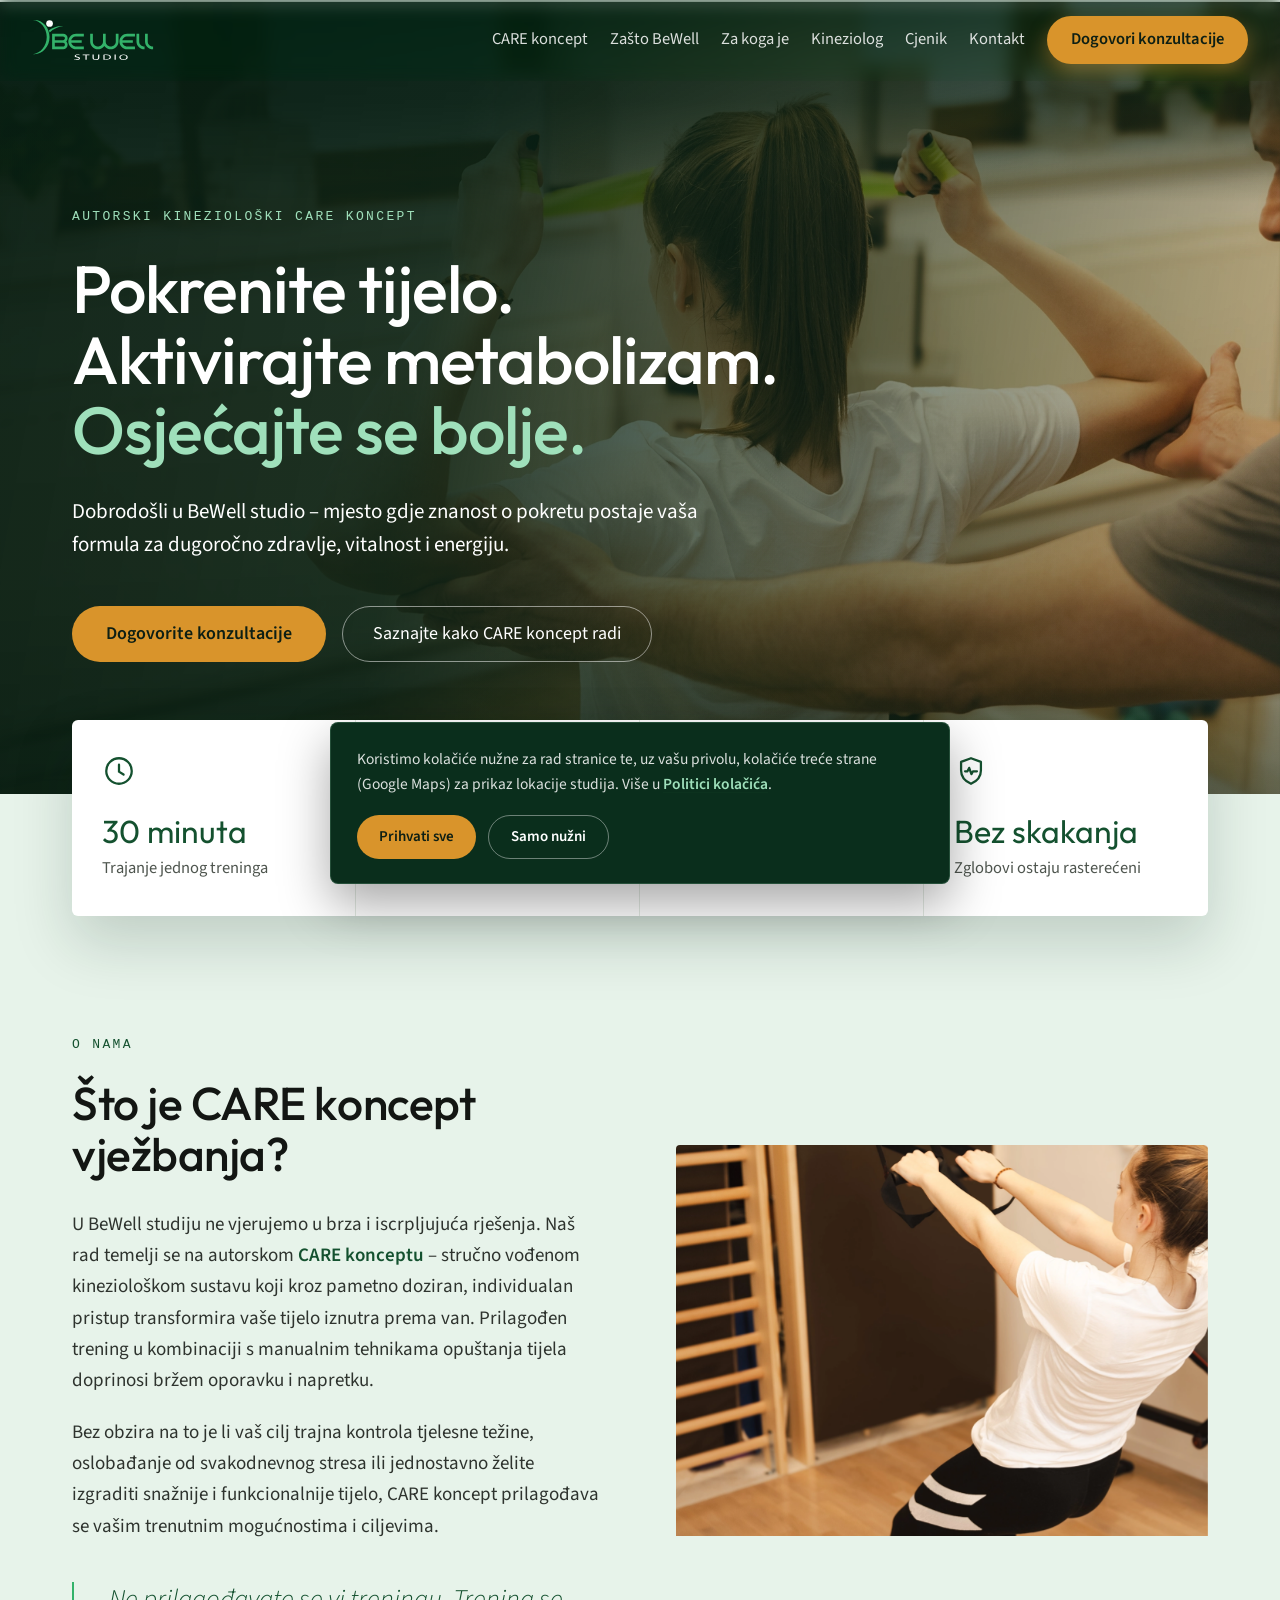
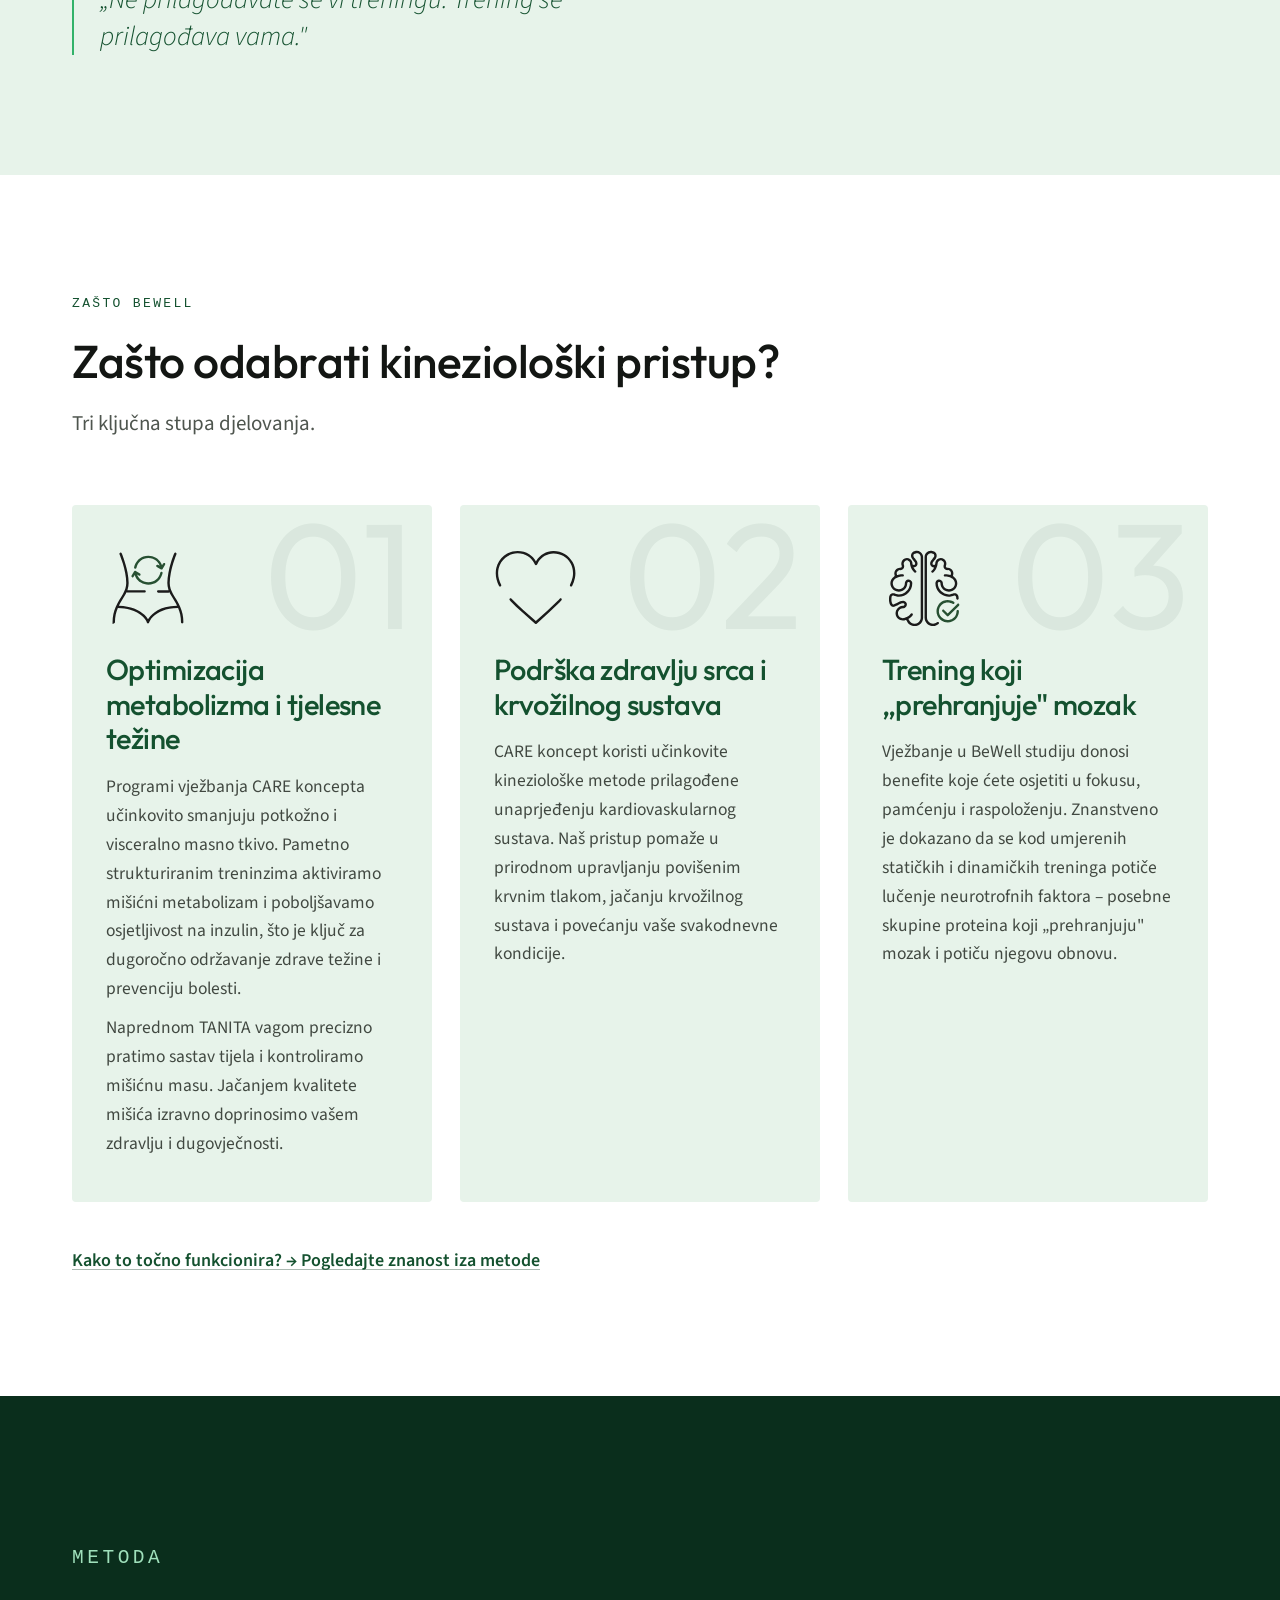
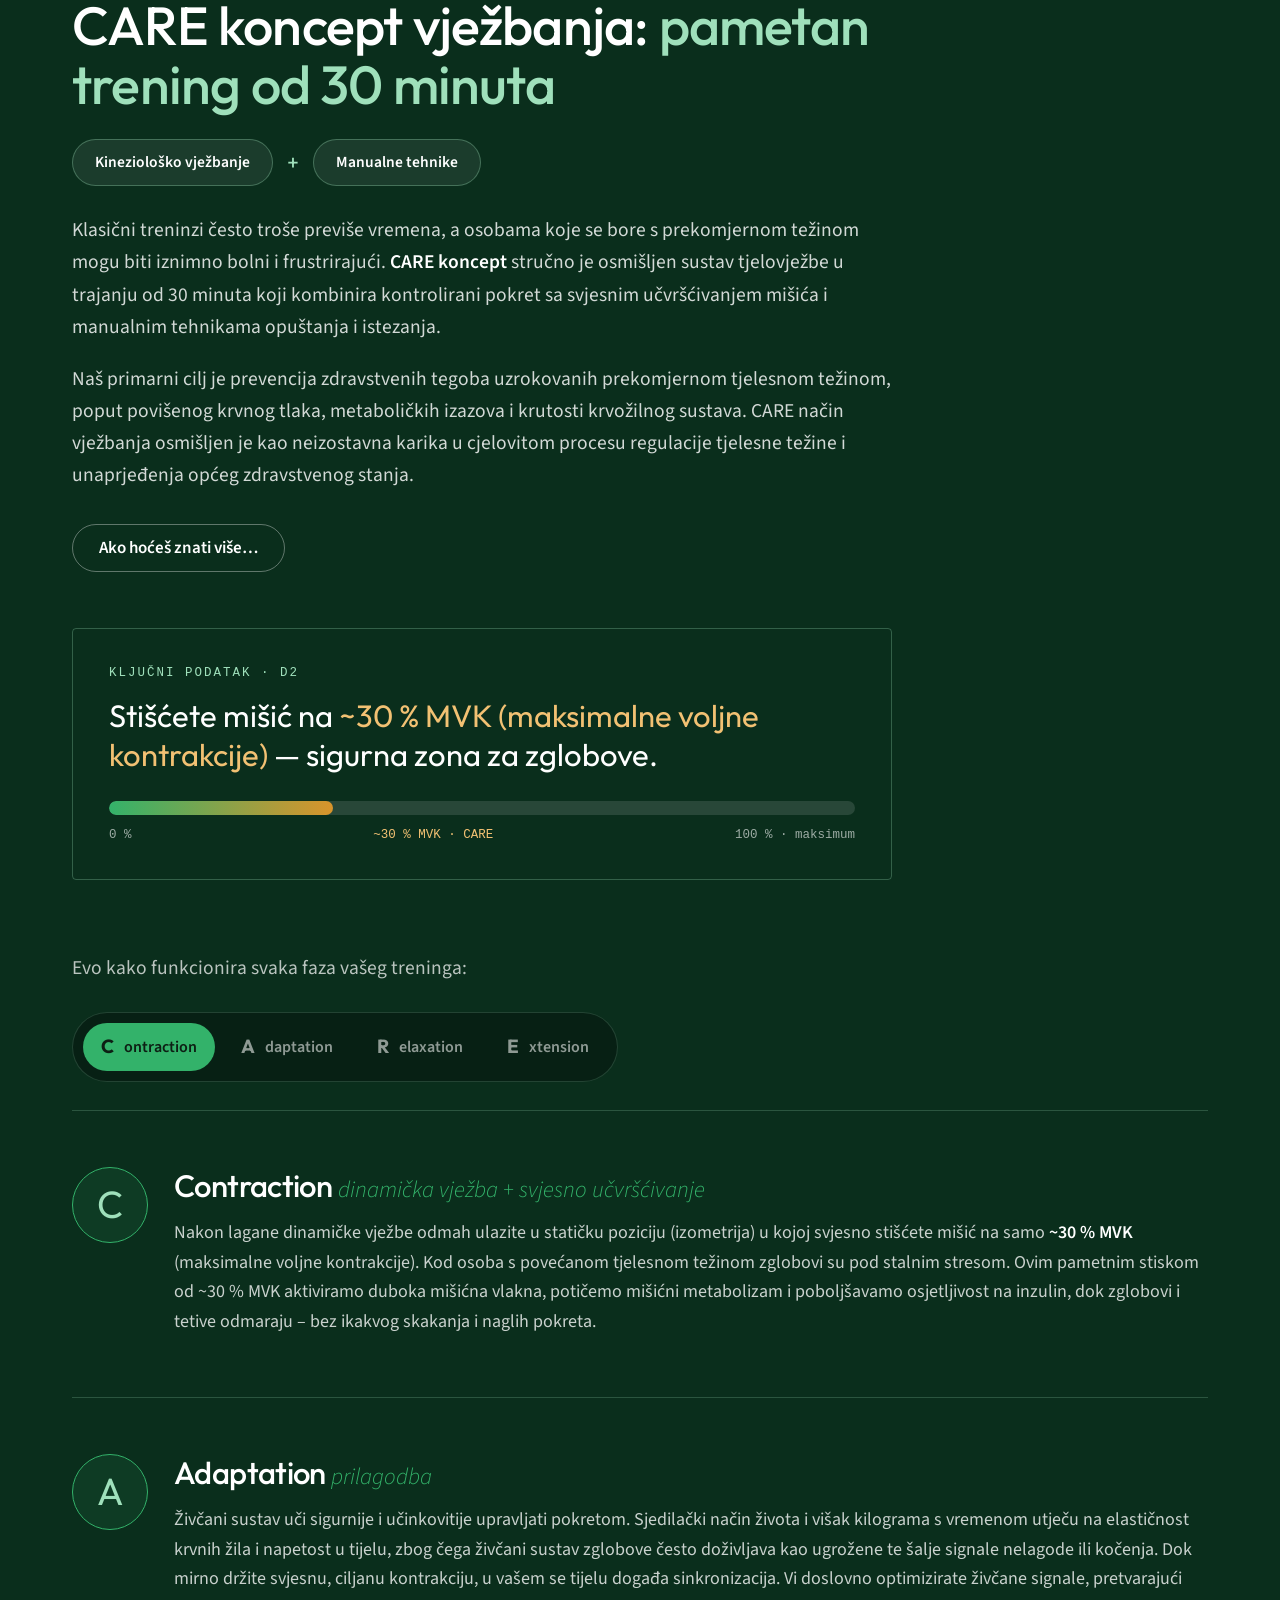
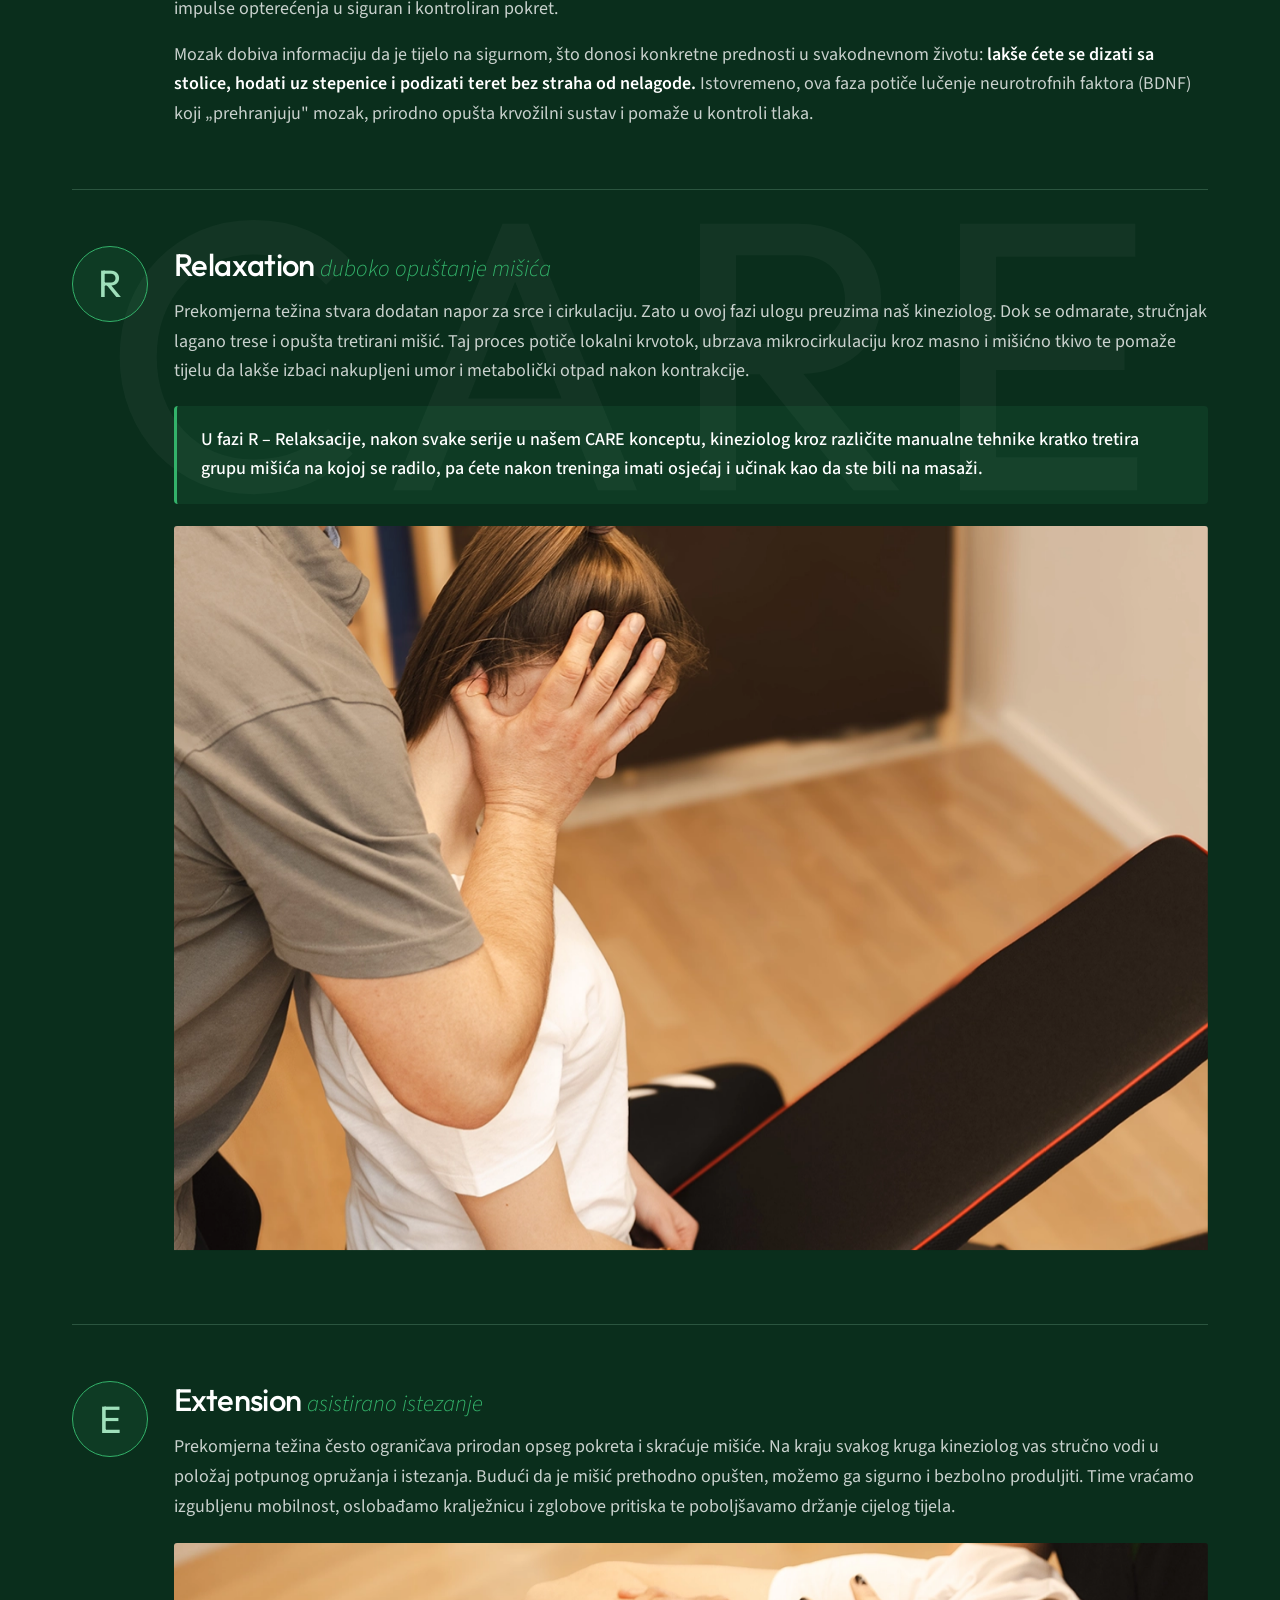
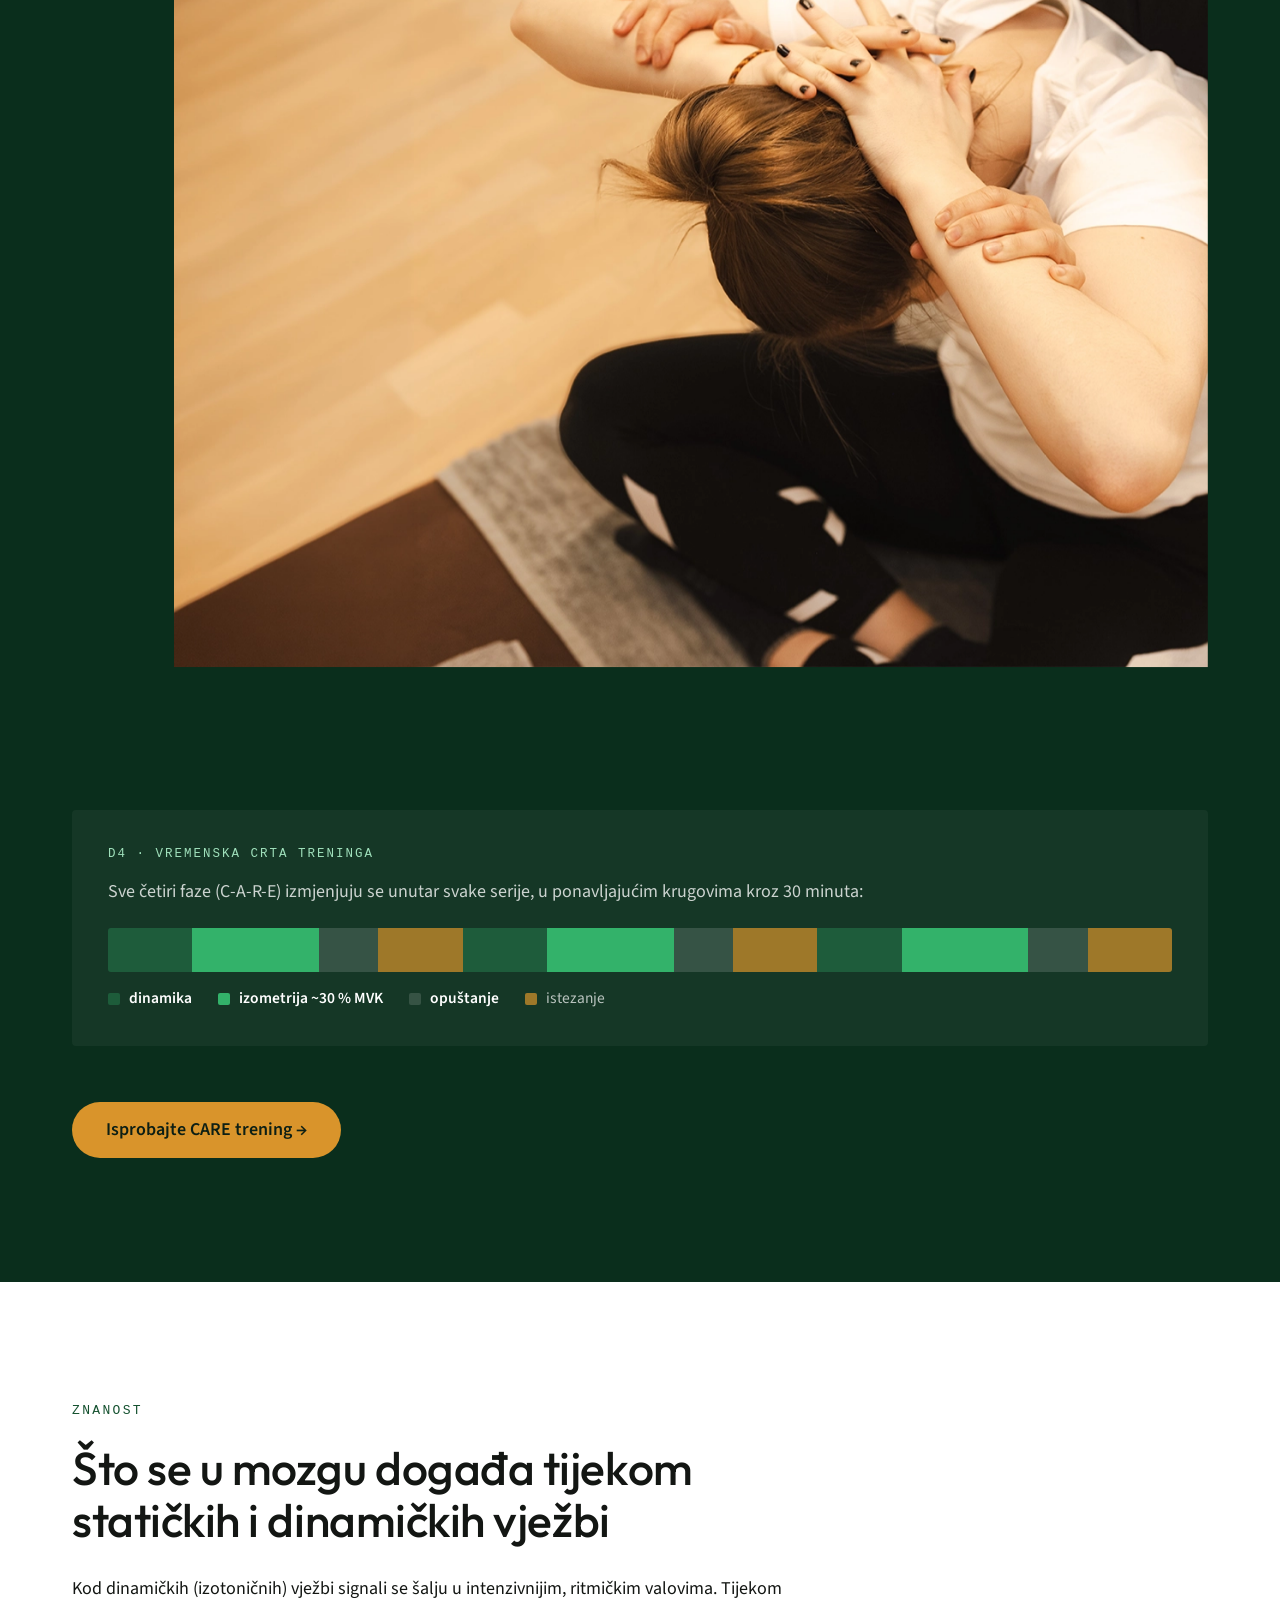
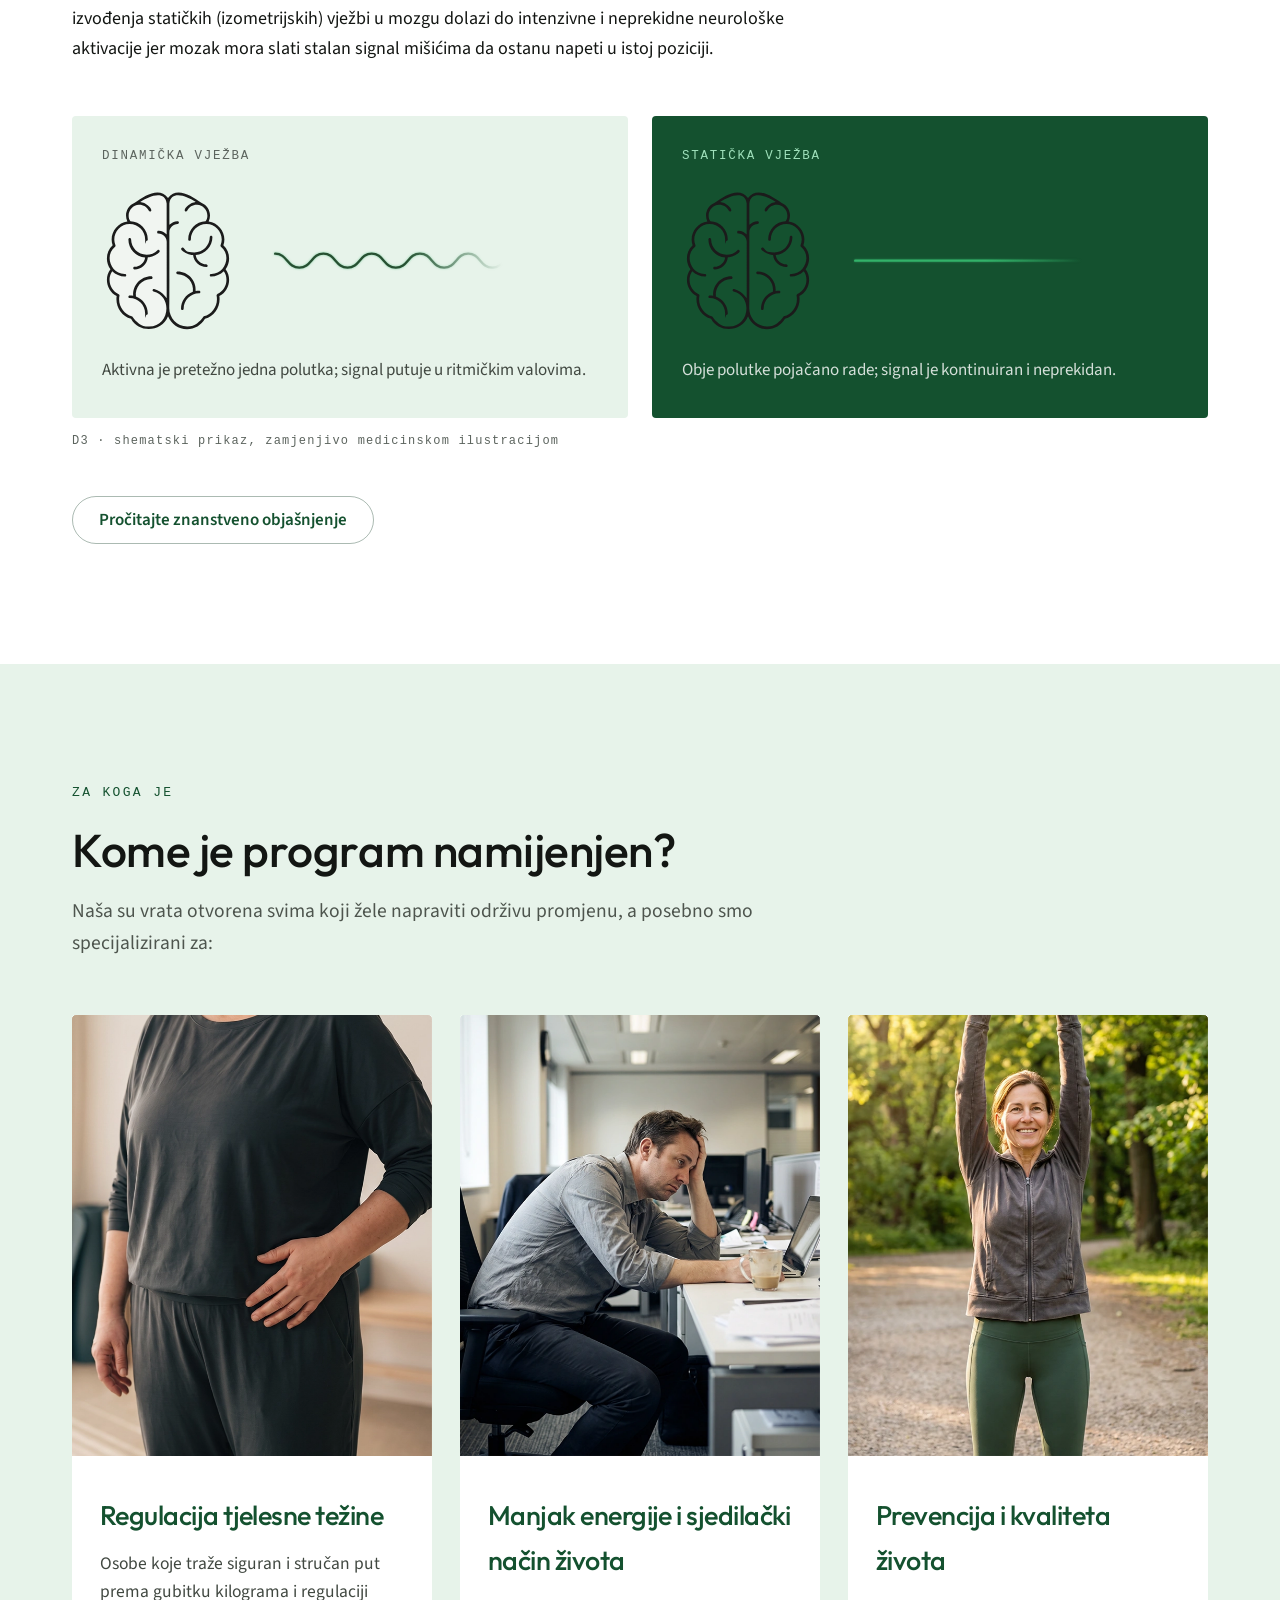
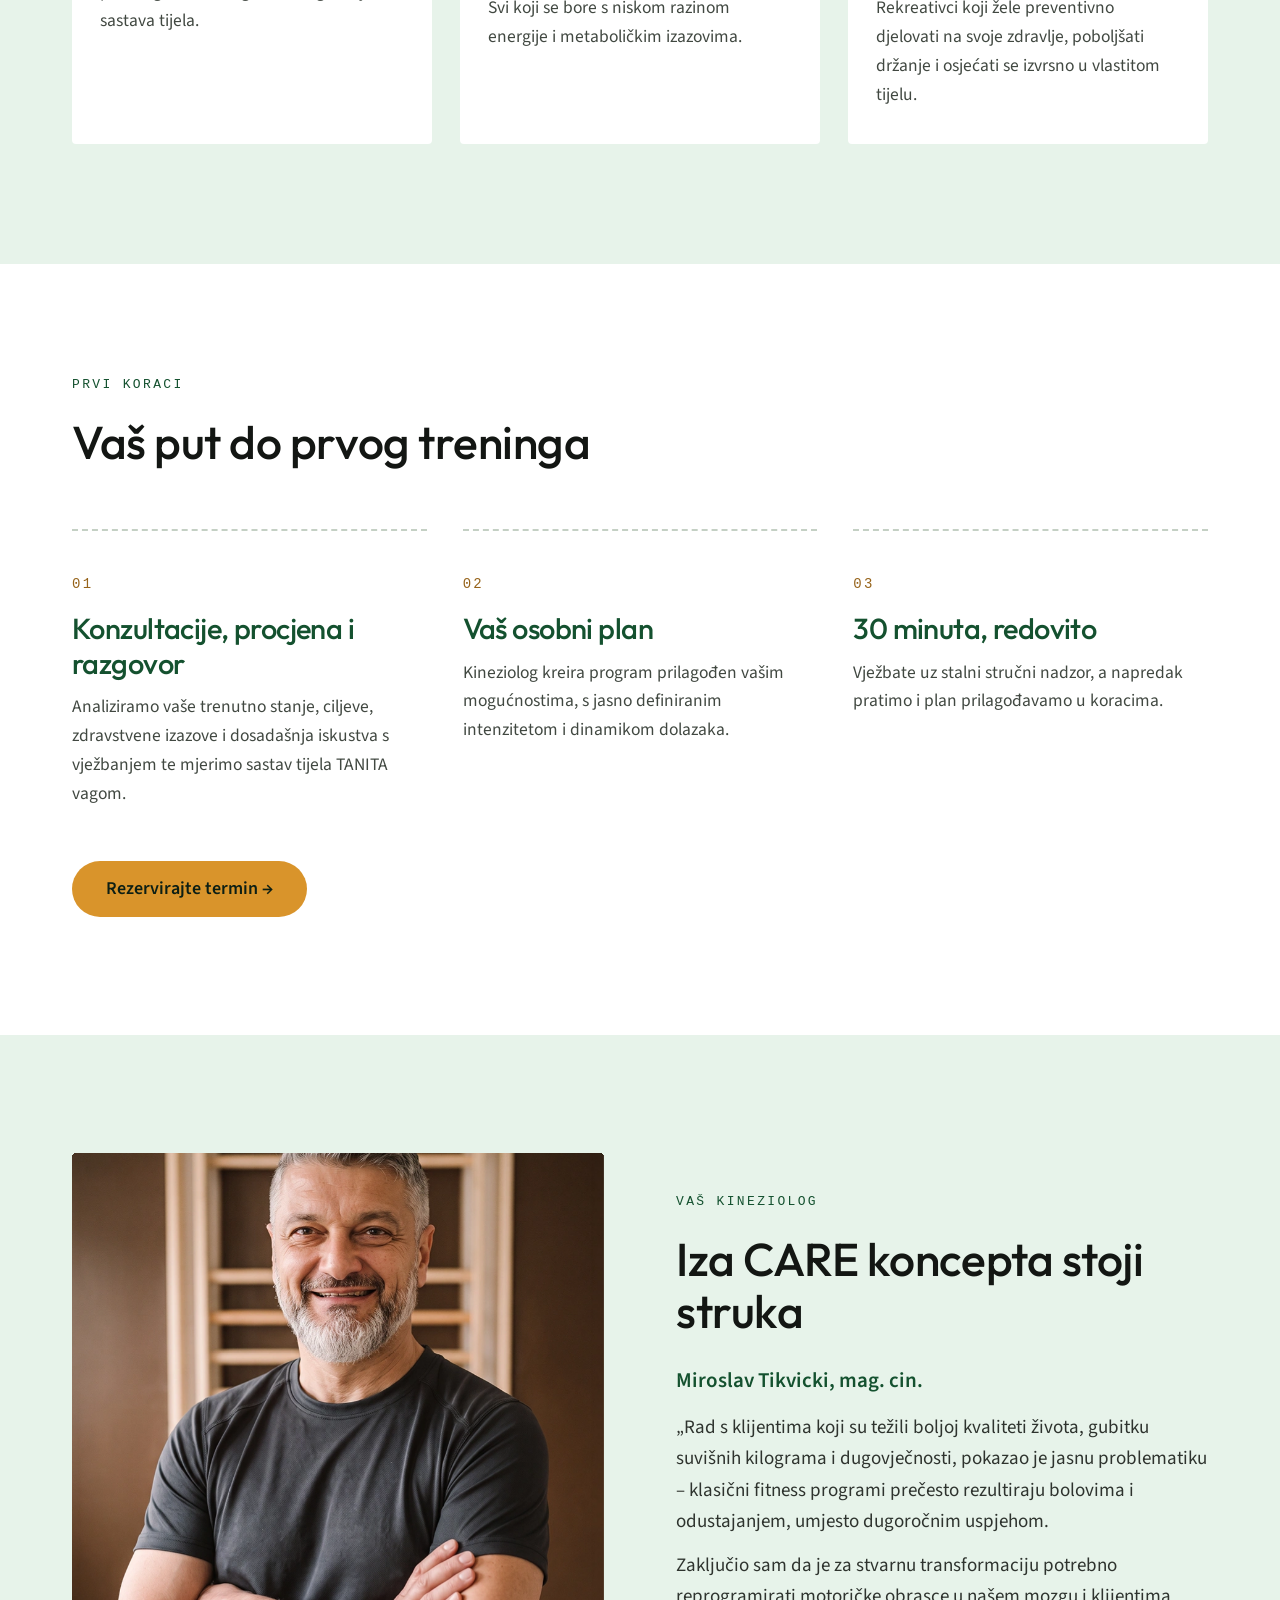
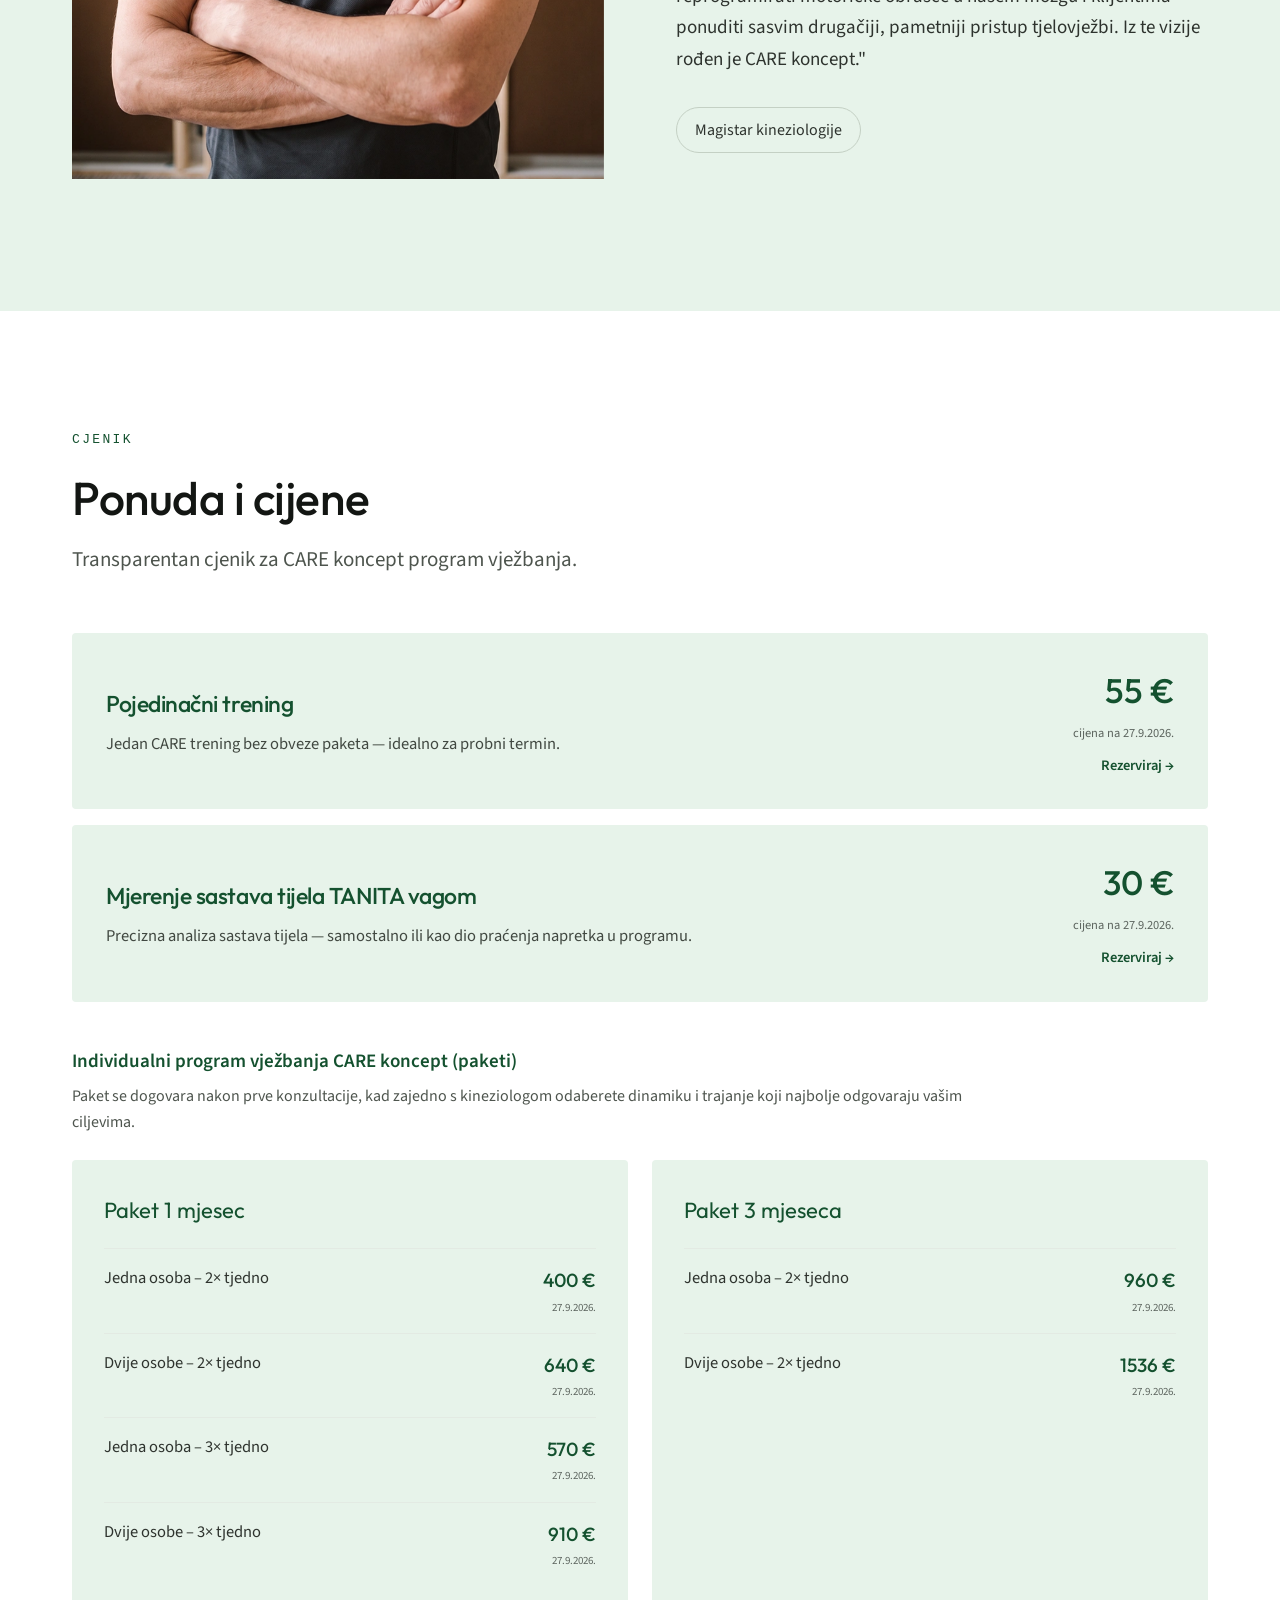
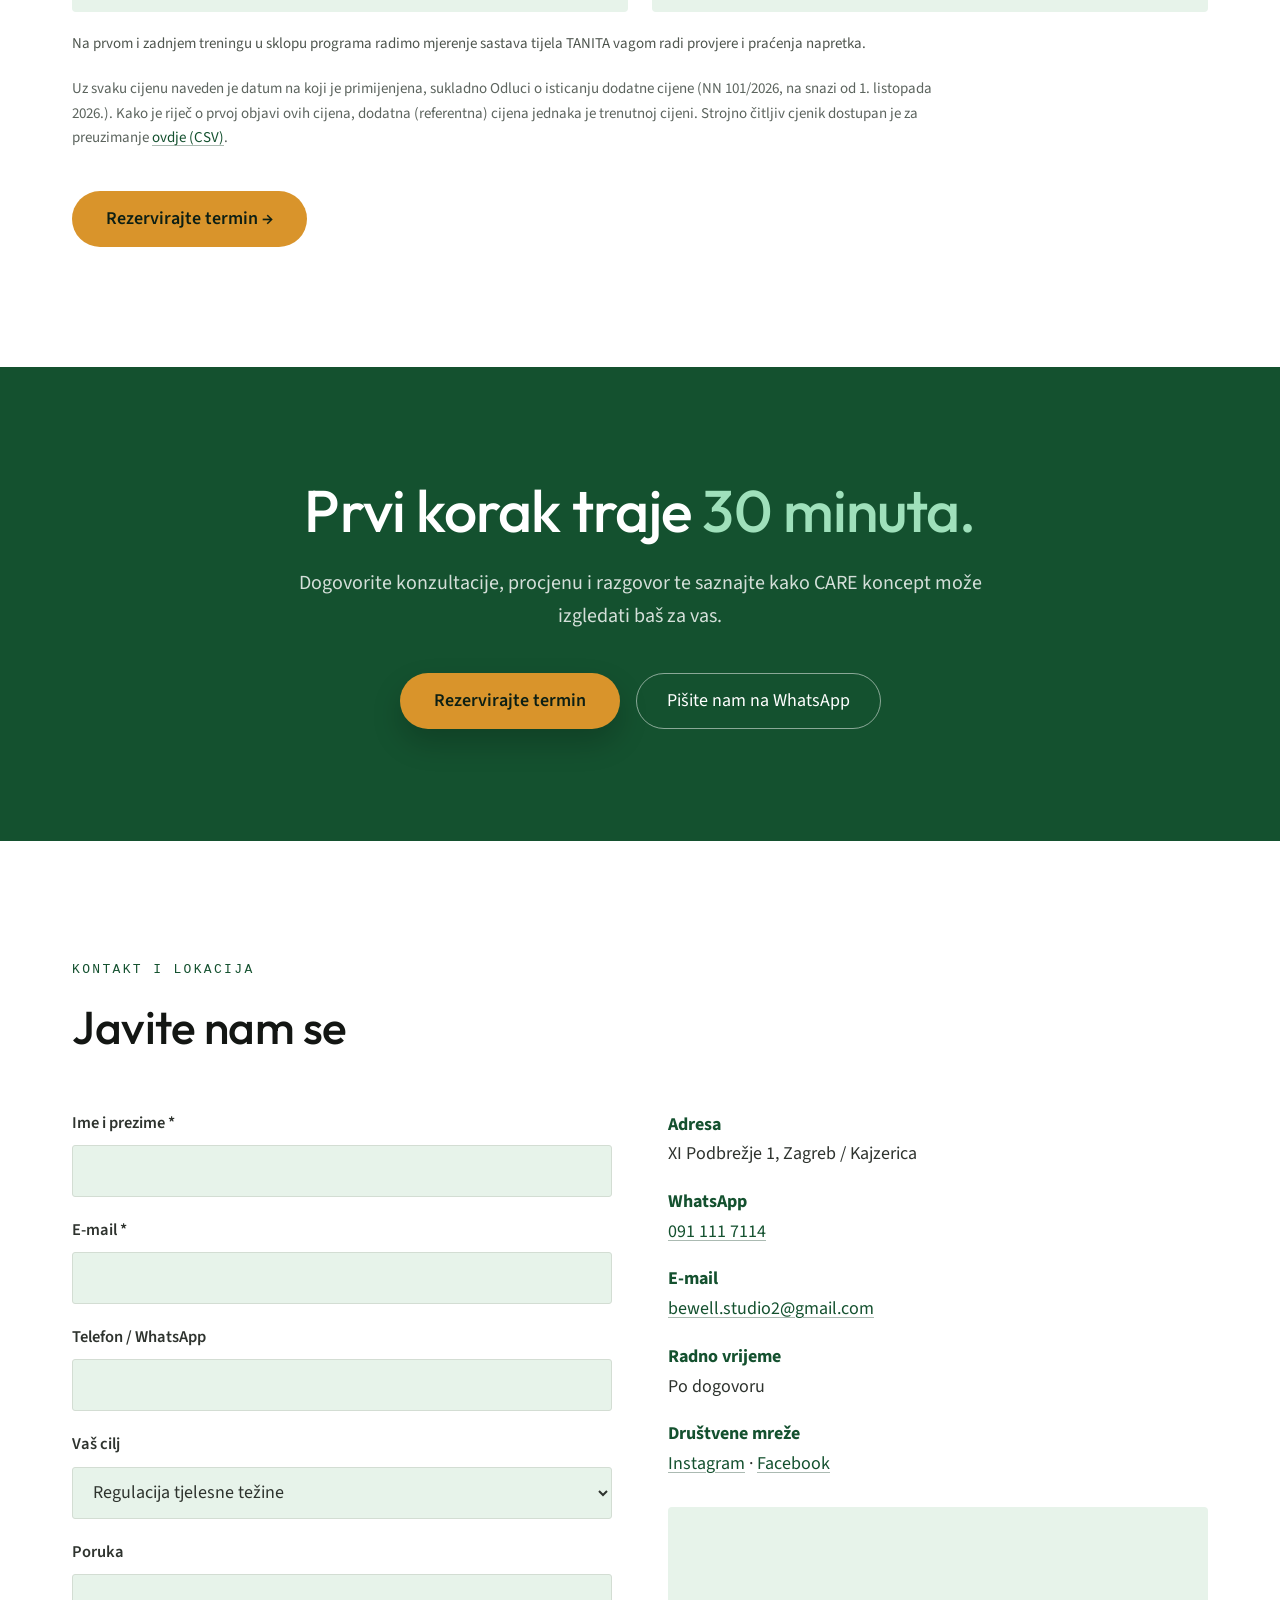
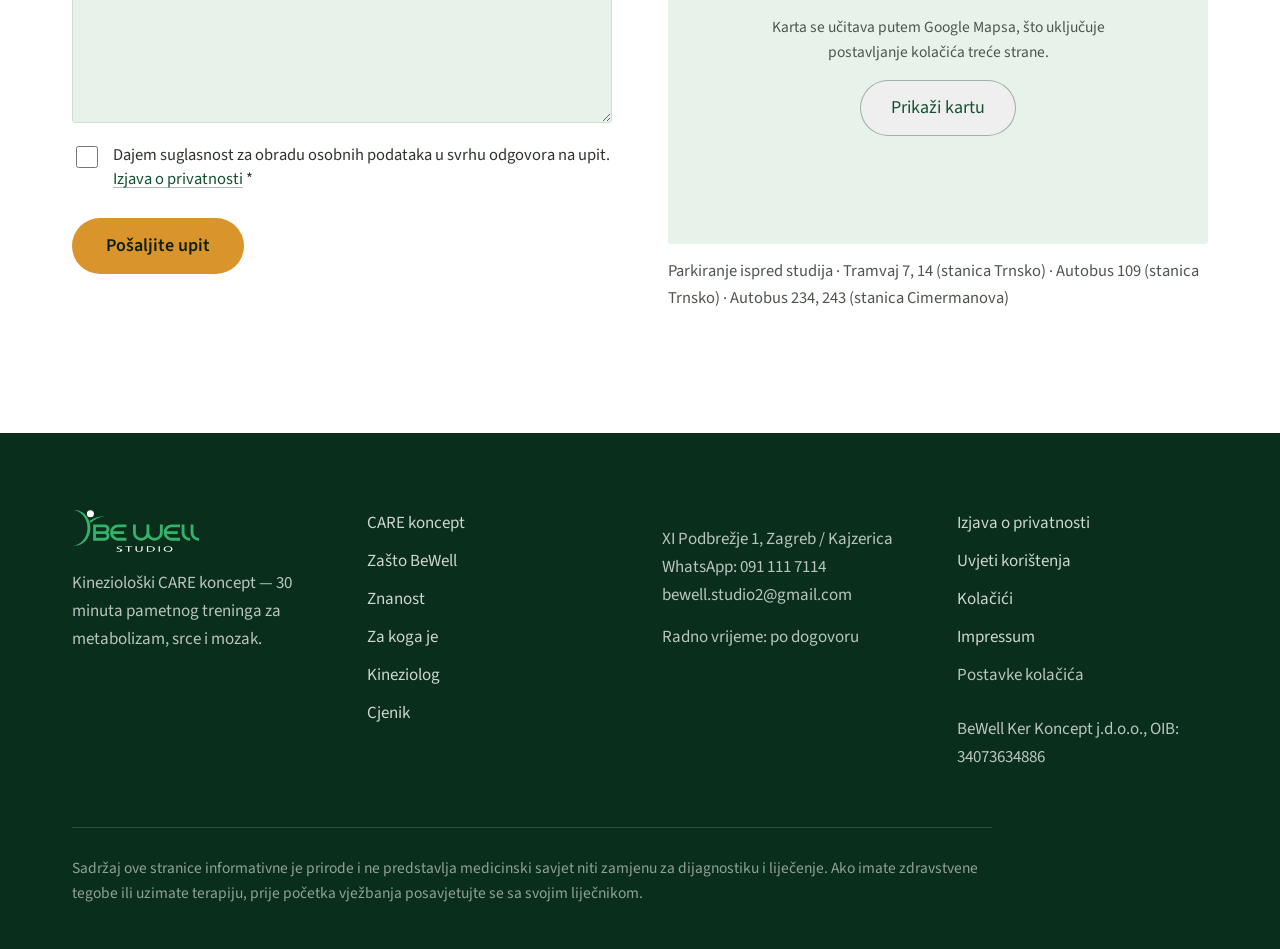
==== commit e23d4ded: "Deep-link Cjenik CTAs to their Cal.com event types Now that the client has created real Cal.com even" ====
--- a/index.html
+++ b/index.html
@@ -392,7 +392,7 @@
         <p>Vježbate uz stalni stručni nadzor, a napredak pratimo i plan prilagođavamo u koracima.</p>
       </div>
     </div>
-    <p class="steps-cta"><a href="https://cal.com/bewell-studio" target="_blank" rel="noopener" class="pill-btn">Rezervirajte termin →</a></p>
+    <p class="steps-cta"><a href="https://cal.com/bewell-studio/30min" target="_blank" rel="noopener" class="pill-btn">Rezervirajte termin →</a></p>
   </div>
 </section>
 
@@ -427,7 +427,10 @@
         <h3>Pojedinačni trening</h3>
         <p>Jedan CARE trening bez obveze paketa — idealno za probni termin.</p>
       </div>
-      <p class="price-tag">55 €<span class="price-date">cijena na 27.9.2026.</span></p>
+      <div class="price-standalone-right">
+        <p class="price-tag">55 €<span class="price-date">cijena na 27.9.2026.</span></p>
+        <a href="https://cal.com/bewell-studio/pojedinacni-trening" target="_blank" rel="noopener" class="price-book-link">Rezerviraj →</a>
+      </div>
     </div>
 
     <div data-reveal class="price-standalone">
@@ -435,7 +438,10 @@
         <h3>Mjerenje sastava tijela TANITA vagom</h3>
         <p>Precizna analiza sastava tijela — samostalno ili kao dio praćenja napretka u programu.</p>
       </div>
-      <p class="price-tag">30 €<span class="price-date">cijena na 27.9.2026.</span></p>
+      <div class="price-standalone-right">
+        <p class="price-tag">30 €<span class="price-date">cijena na 27.9.2026.</span></p>
+        <a href="https://cal.com/bewell-studio/15min" target="_blank" rel="noopener" class="price-book-link">Rezerviraj →</a>
+      </div>
     </div>
 
     <p data-reveal class="price-group-label">Individualni program vježbanja CARE koncept (paketi)</p>
@@ -462,7 +468,7 @@
     <p class="price-footnote">Na prvom i zadnjem treningu u sklopu programa radimo mjerenje sastava tijela TANITA vagom radi provjere i praćenja napretka.</p>
     <p class="price-footnote price-anchor-note">Uz svaku cijenu naveden je datum na koji je primijenjena, sukladno Odluci o isticanju dodatne cijene (NN 101/2026, na snazi od 1. listopada 2026.). Kako je riječ o prvoj objavi ovih cijena, dodatna (referentna) cijena jednaka je trenutnoj cijeni. Strojno čitljiv cjenik dostupan je za preuzimanje <a href="studio_XI%20Podbre%C5%BEje%201%20Zagreb_01_1_27.09.2026_20%3A09.csv" download>ovdje (CSV)</a>.</p>
 
-    <p class="price-cta"><a href="https://cal.com/bewell-studio" target="_blank" rel="noopener" class="pill-btn">Rezervirajte termin →</a></p>
+    <p class="price-cta"><a href="https://cal.com/bewell-studio/30min" target="_blank" rel="noopener" class="pill-btn">Rezervirajte termin →</a></p>
   </div>
 </section>
 
@@ -489,7 +495,7 @@
     <h2>Prvi korak traje <span class="accent">30 minuta.</span></h2>
     <p>Dogovorite konzultacije, procjenu i razgovor te saznajte kako CARE koncept može izgledati baš za vas.</p>
     <div class="cta-buttons">
-      <a href="https://cal.com/bewell-studio" target="_blank" rel="noopener" class="pill-btn">Rezervirajte termin</a>
+      <a href="https://cal.com/bewell-studio/30min" target="_blank" rel="noopener" class="pill-btn">Rezervirajte termin</a>
       <a href="https://wa.me/385911117114" target="_blank" rel="noopener" class="pill-btn--outline">Pišite nam na WhatsApp</a>
     </div>
   </div>
--- a/styles.css
+++ b/styles.css
@@ -419,6 +419,9 @@
 .price-standalone p { margin-top: 8px; font-size: 16.5px; color: var(--muted-2); max-width: 46em; }
 .price-tag { margin-top: 0 !important; font-family: var(--font-heading); font-size: 34px !important; color: var(--dark-green) !important; font-weight: 500; flex: none; text-align: right; }
 .price-date { display: block; margin-top: 4px; font-family: var(--font-body); font-size: 12.5px; font-weight: 400; color: var(--muted-3); }
+.price-standalone-right { flex: none; text-align: right; }
+.price-book-link { display: inline-block; margin-top: 10px; font-size: 14.5px; font-weight: 600; color: var(--dark-green); text-decoration: none; }
+.price-book-link:hover { text-decoration: underline; text-underline-offset: 4px; }
 .price-group-label { margin-top: 44px; font-size: 19px; font-weight: 600; color: var(--dark-green); }
 .price-group-note { margin-top: 6px; font-size: 16px; color: var(--muted-1); max-width: 56em; }
 .price-grid { margin-top: 24px; display: grid; grid-template-columns: repeat(auto-fit,minmax(300px,1fr)); gap: 24px; }
@@ -482,6 +485,12 @@
   #care { padding-top: 84px !important; padding-bottom: 88px !important; }
   #rezervacija { padding-top: 84px !important; padding-bottom: 84px !important; }
   #o-nama .two-col, #kineziolog .two-col { gap: 44px !important; }
+}
+
+@media (max-width: 780px) {
+  .price-standalone { flex-direction: column; align-items: flex-start; padding: 26px 28px; }
+  .price-standalone-right { width: 100%; text-align: left; margin-top: 18px; }
+  .price-tag { text-align: left !important; }
 }
 
 @media print {
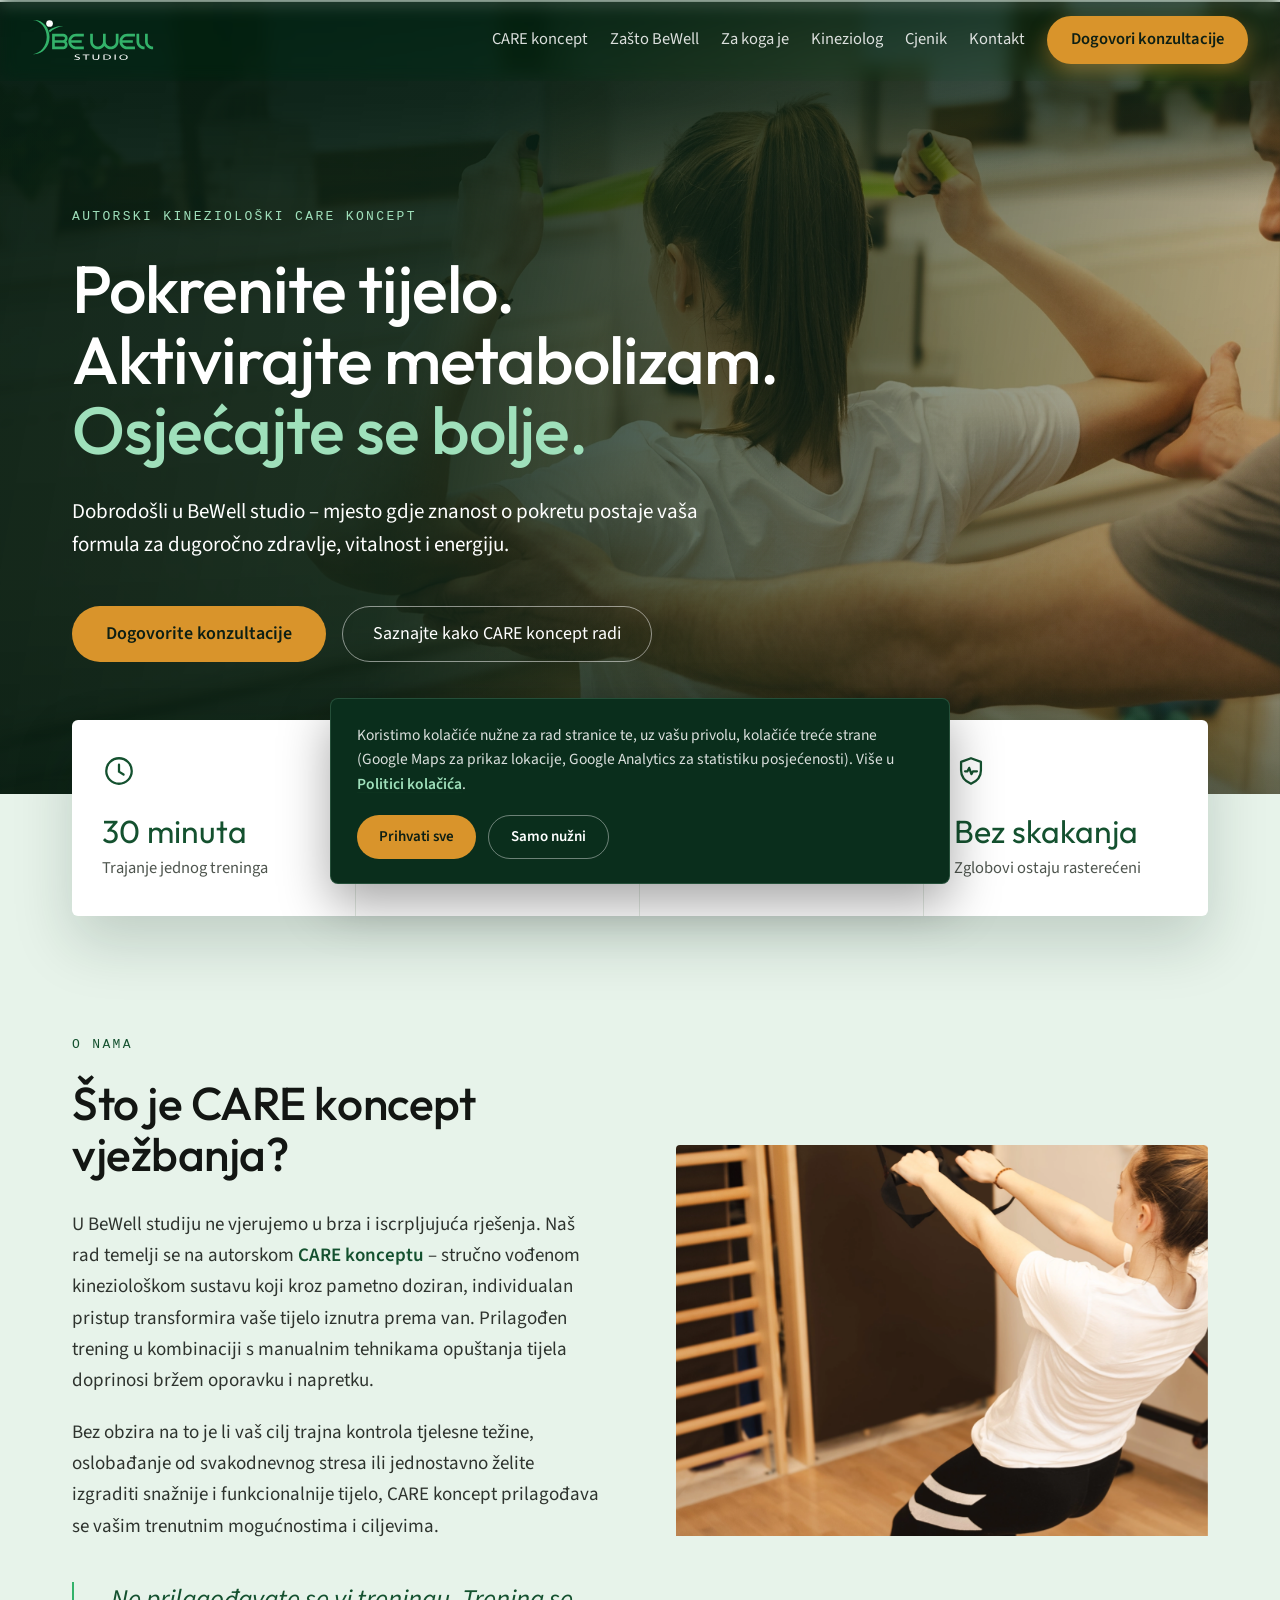
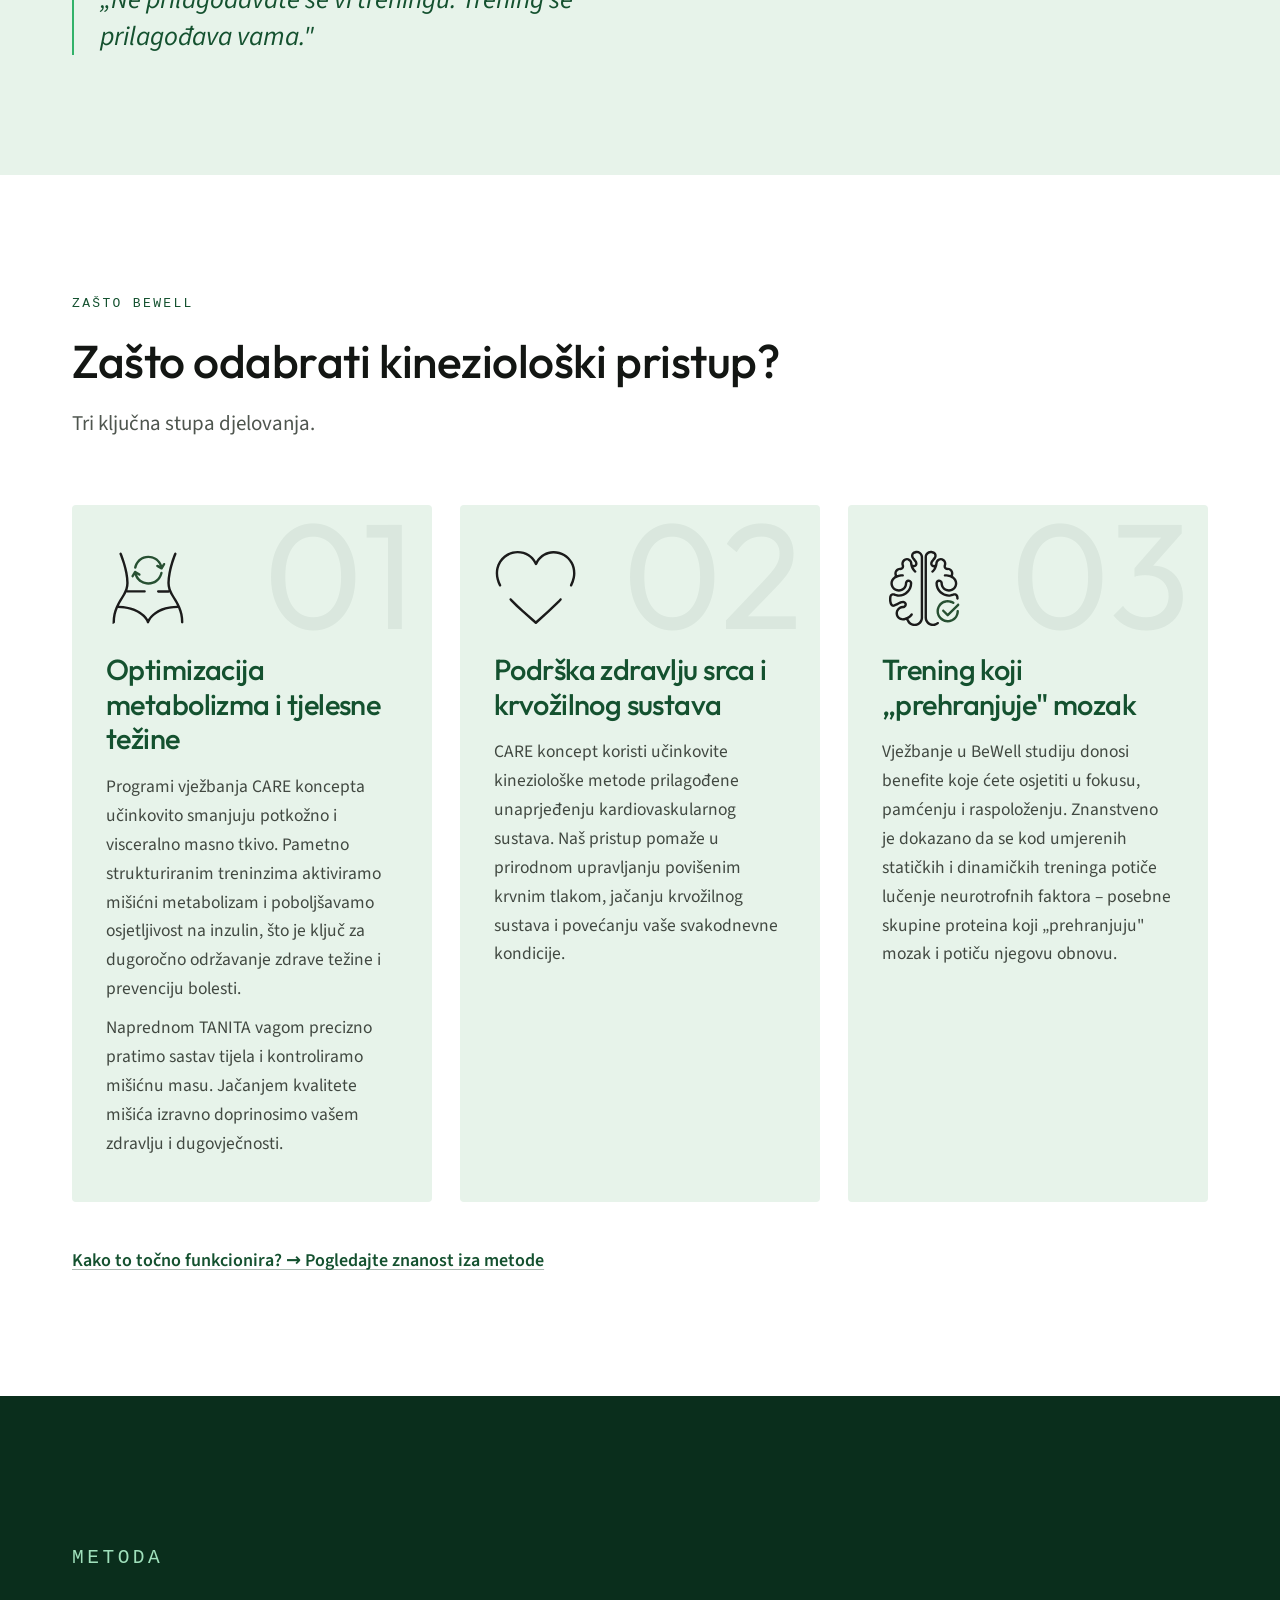
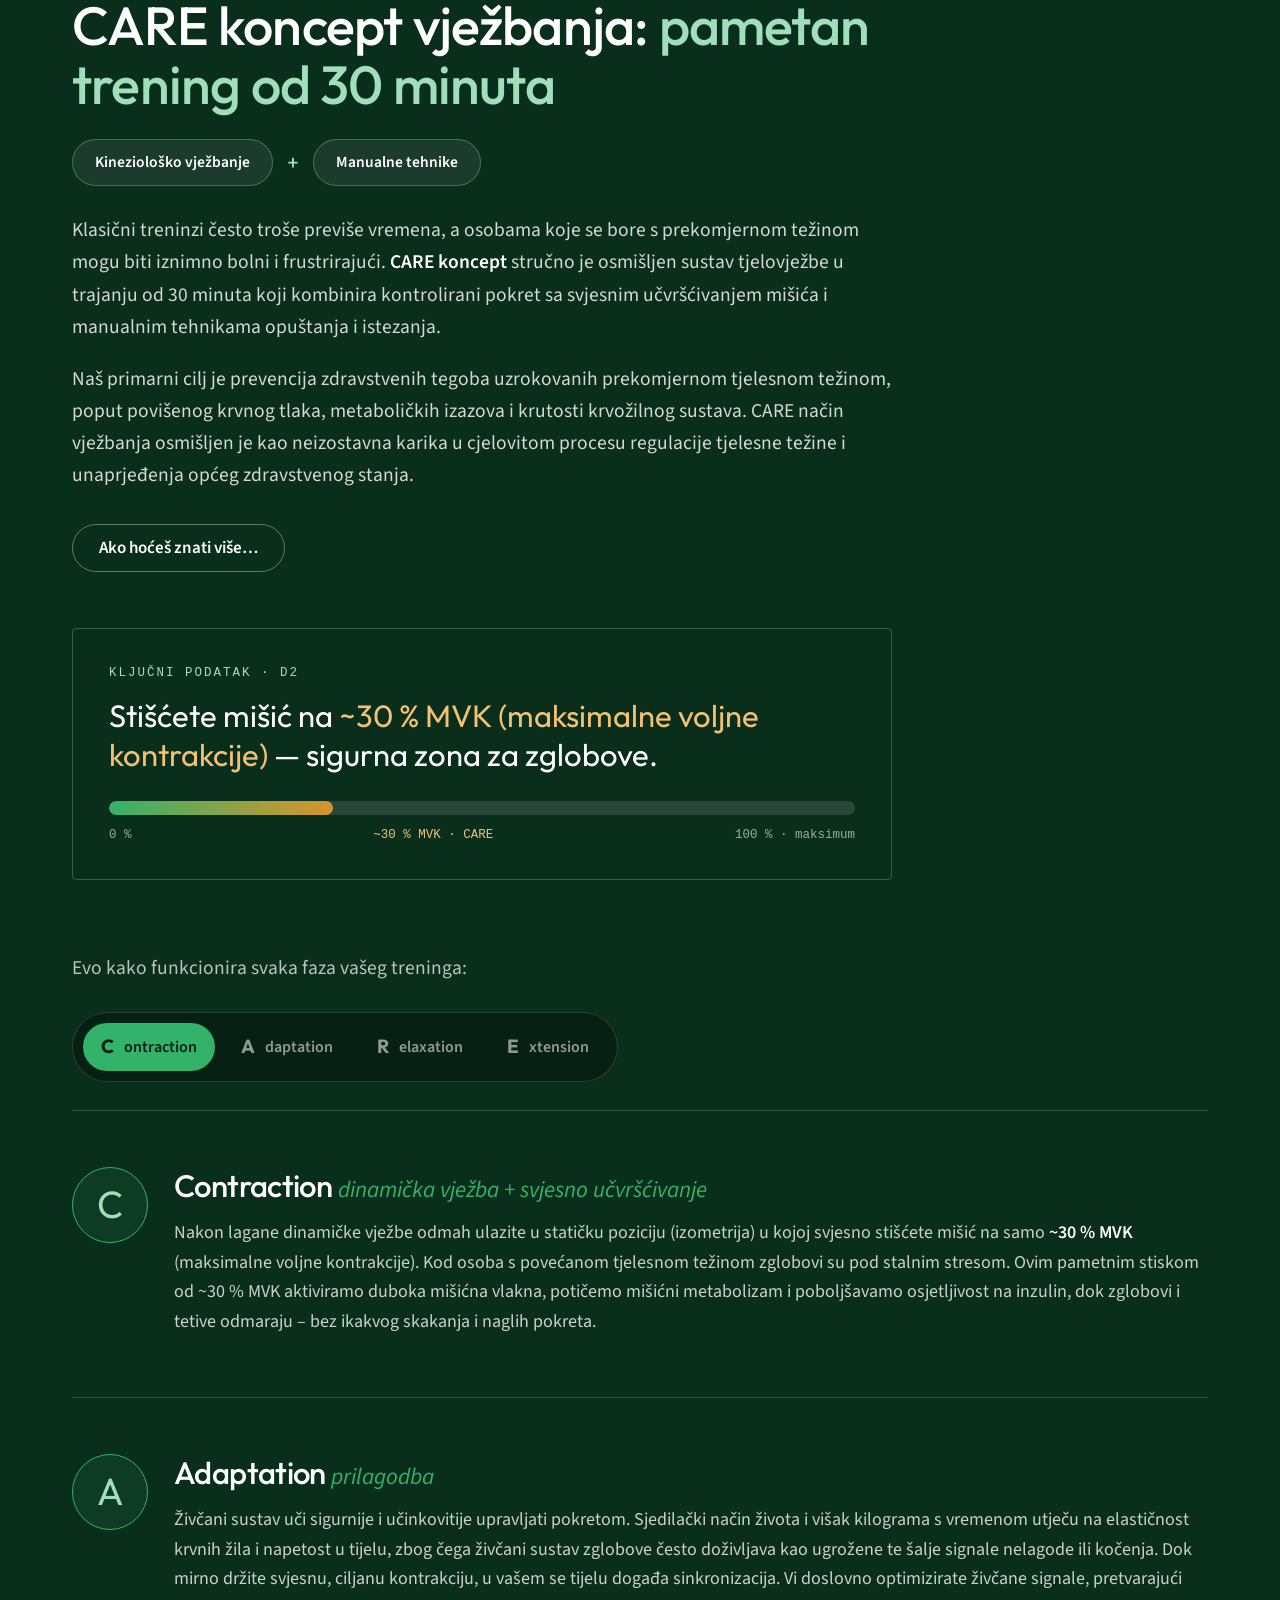
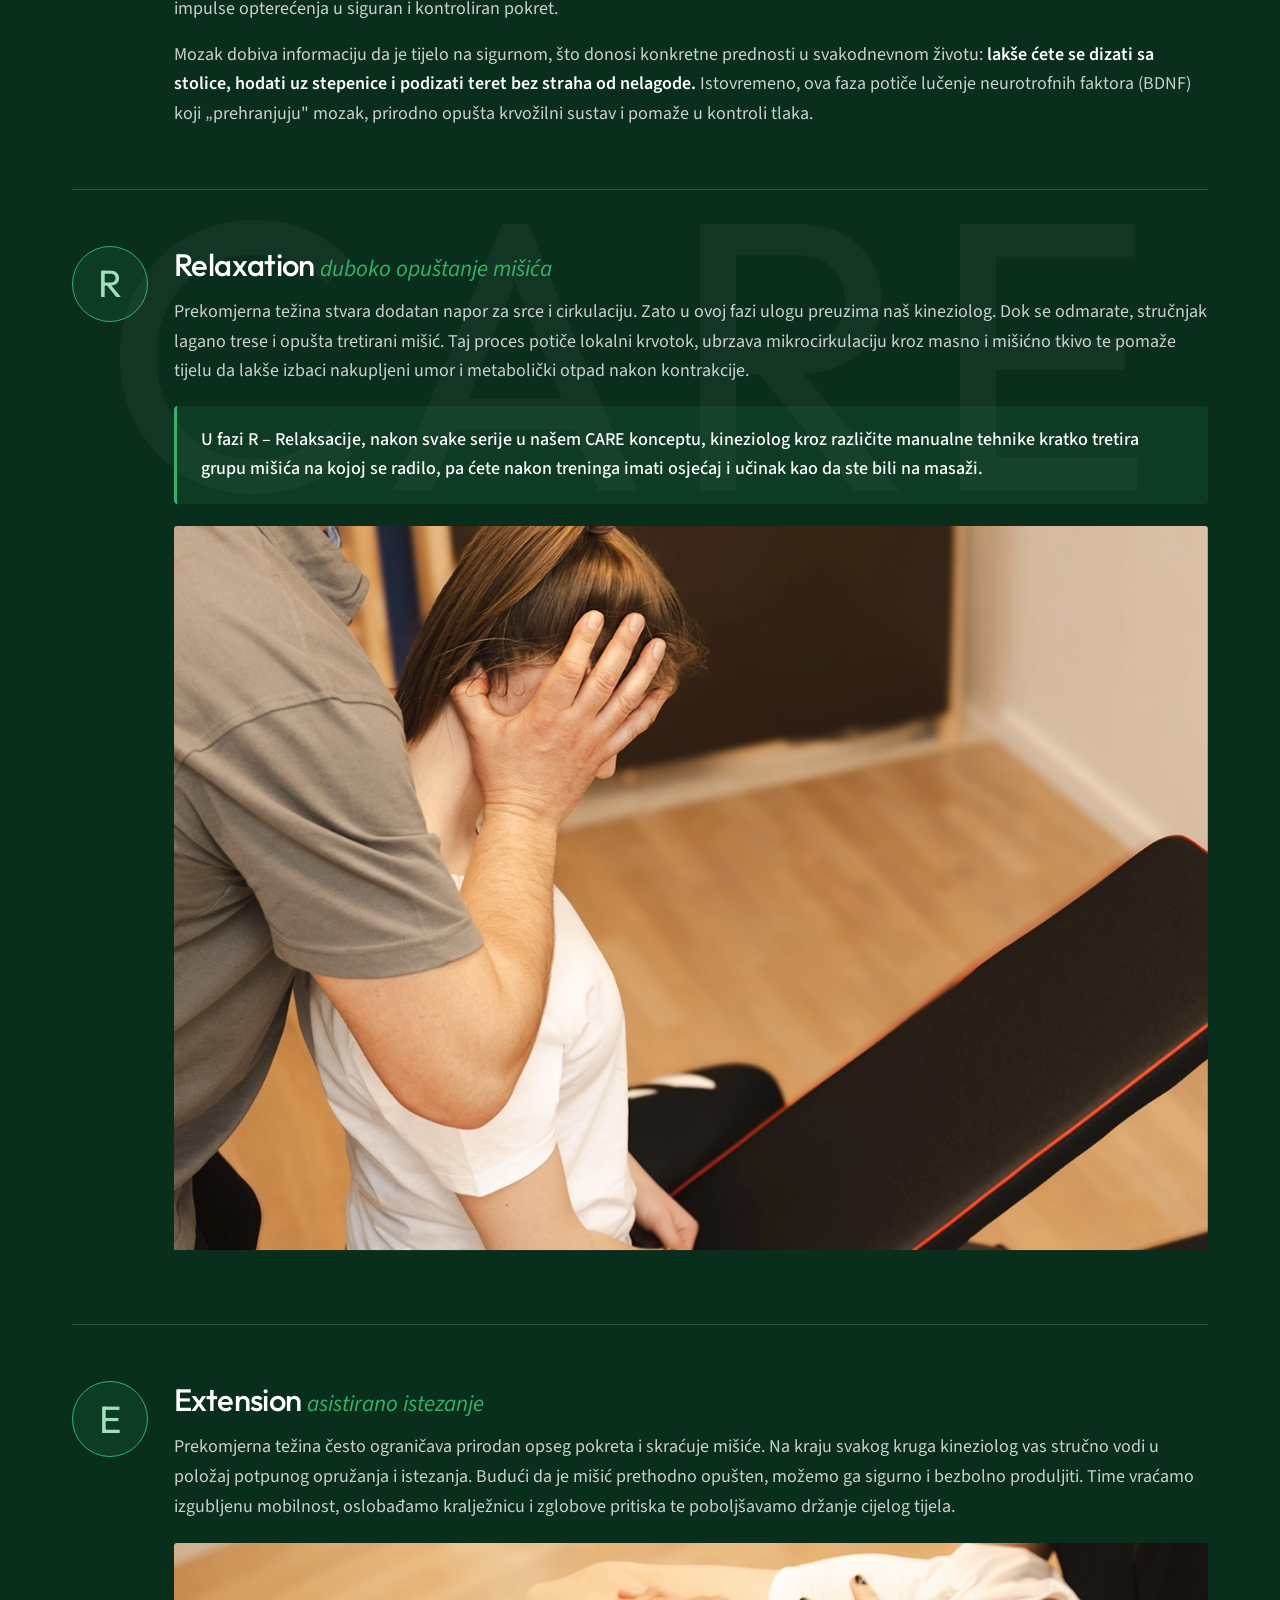
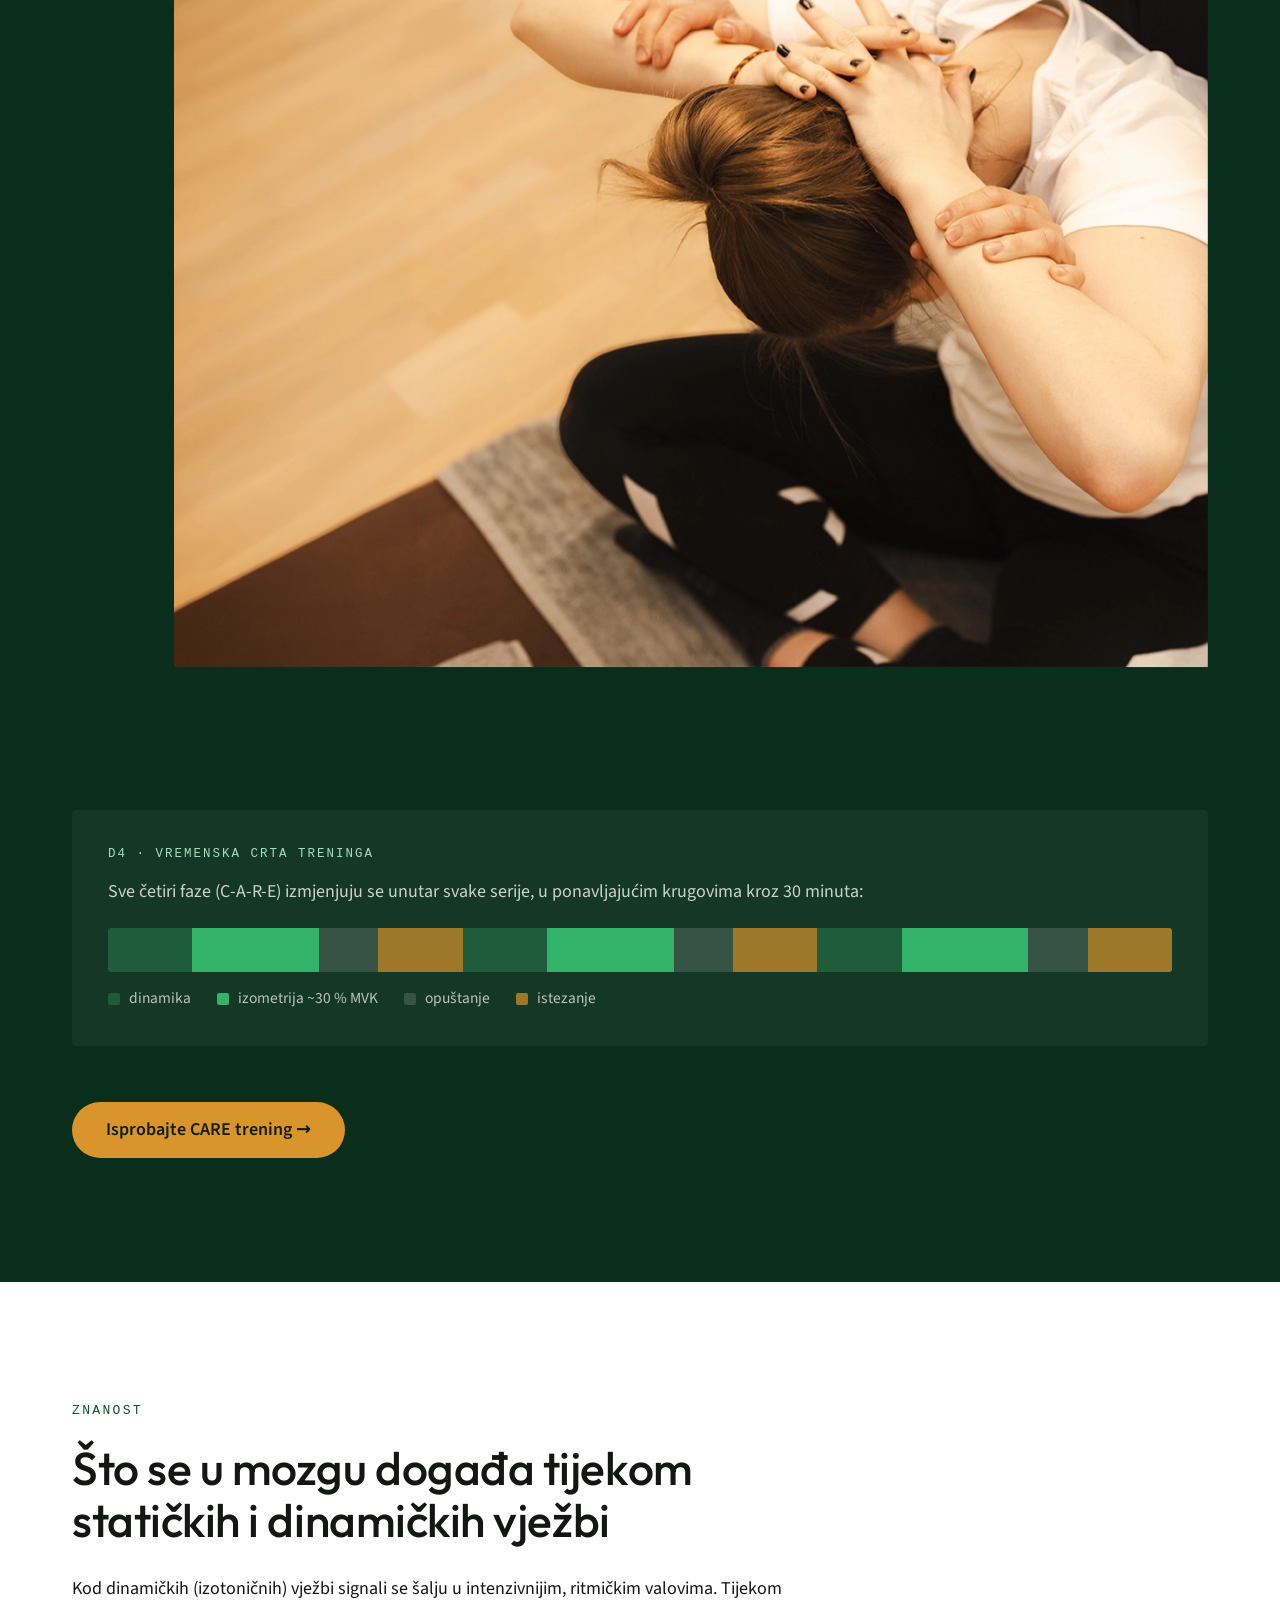
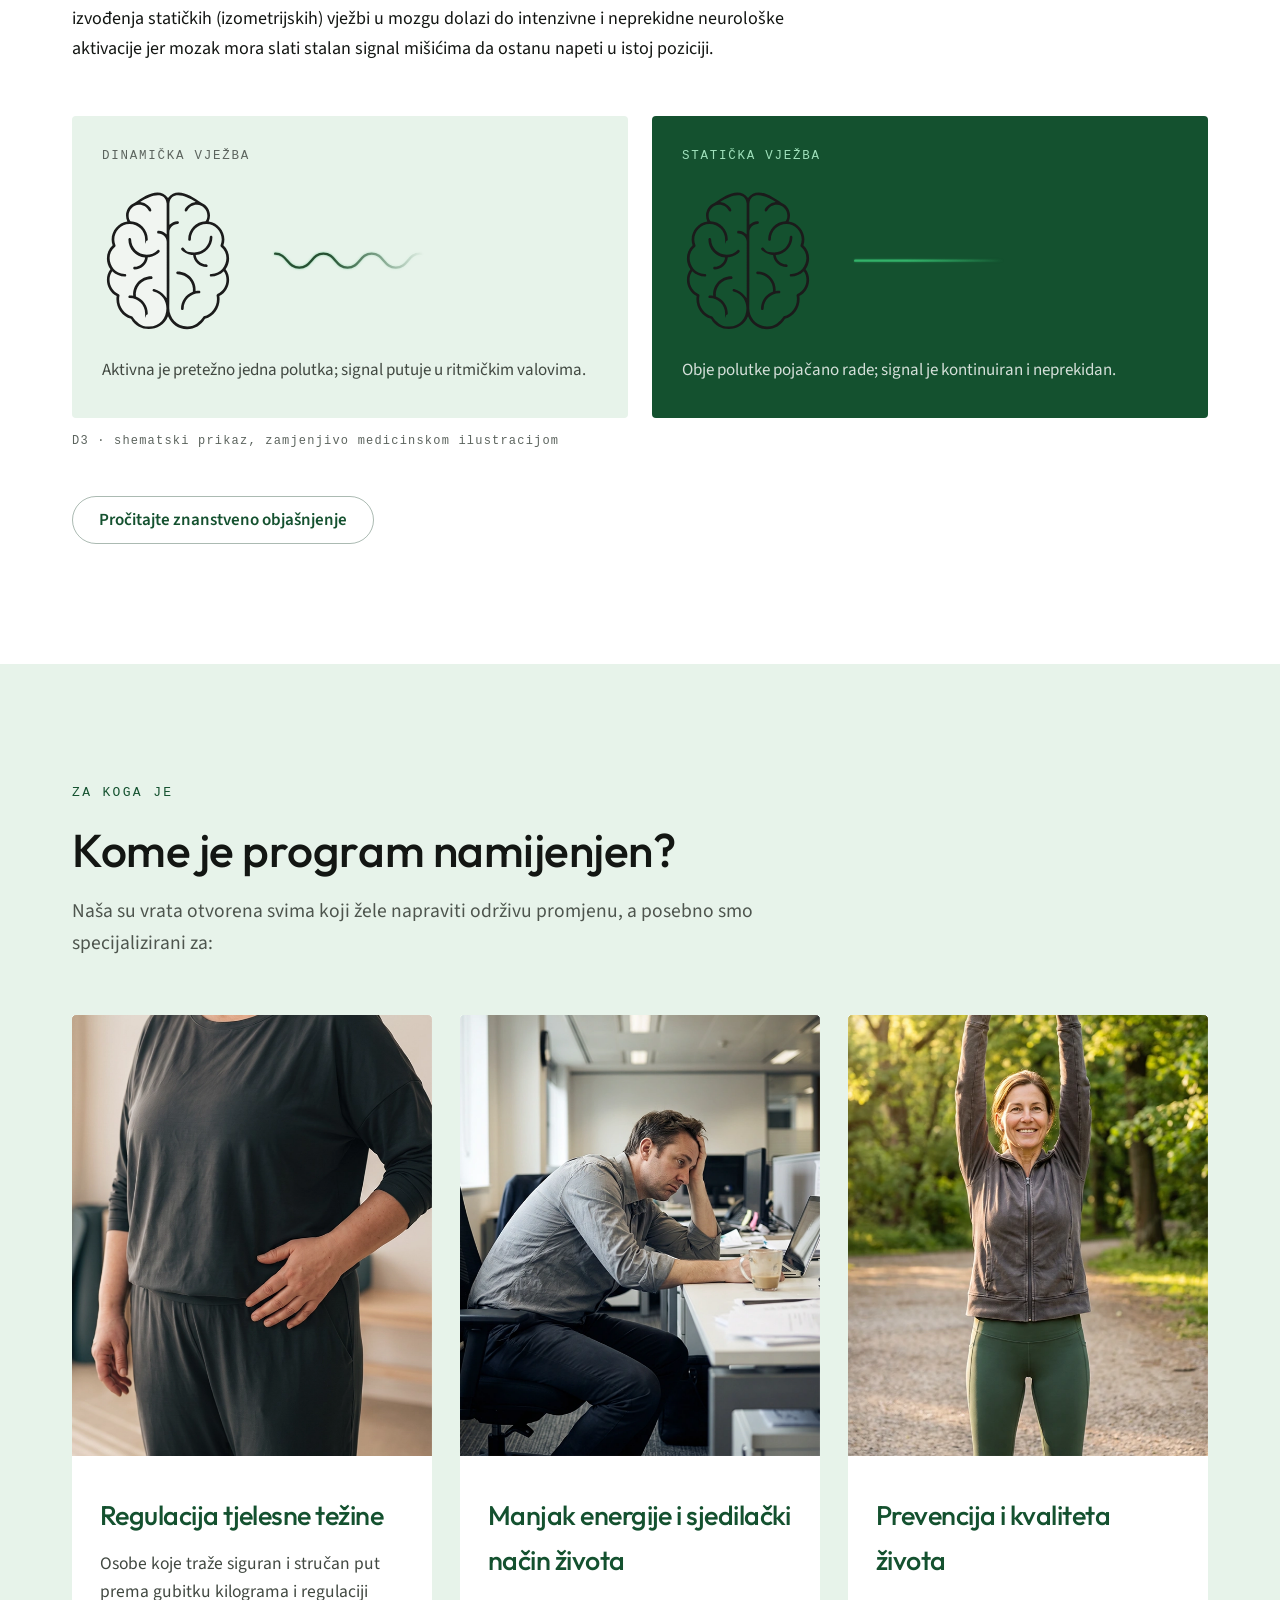
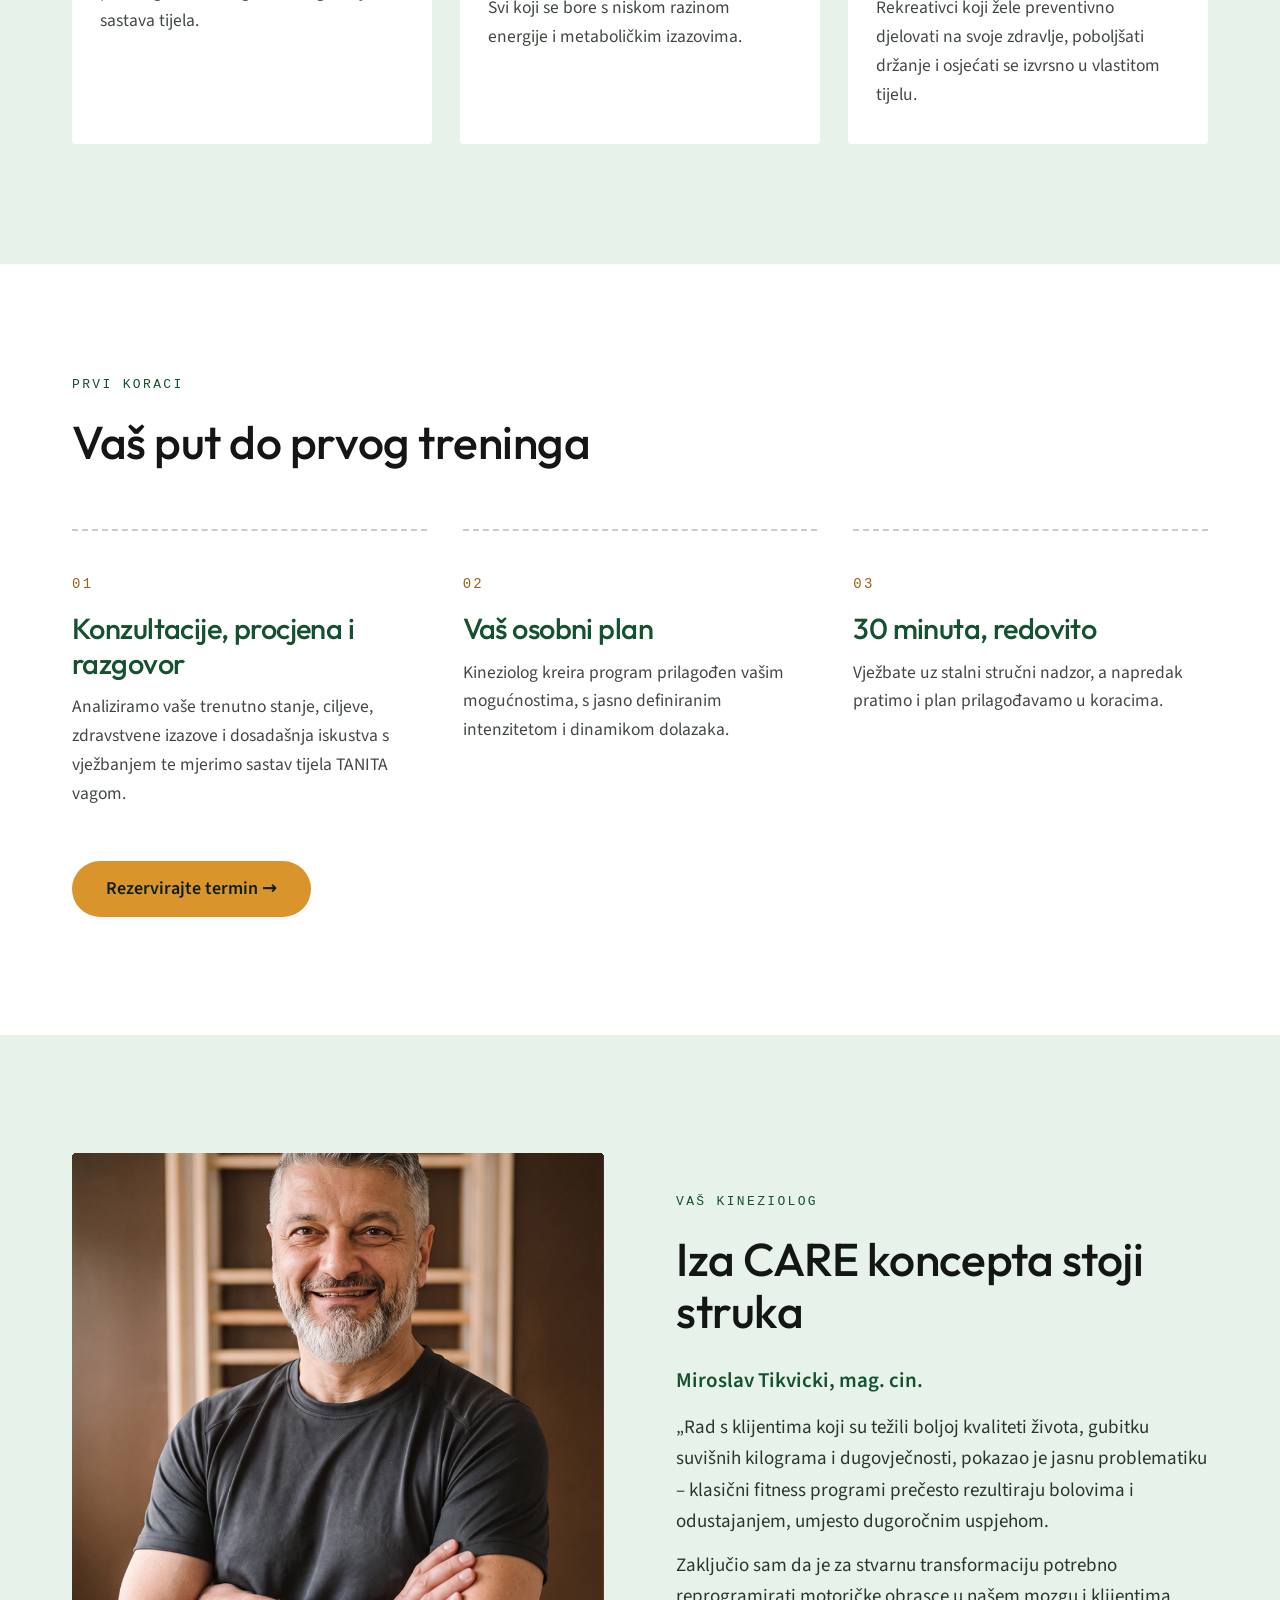
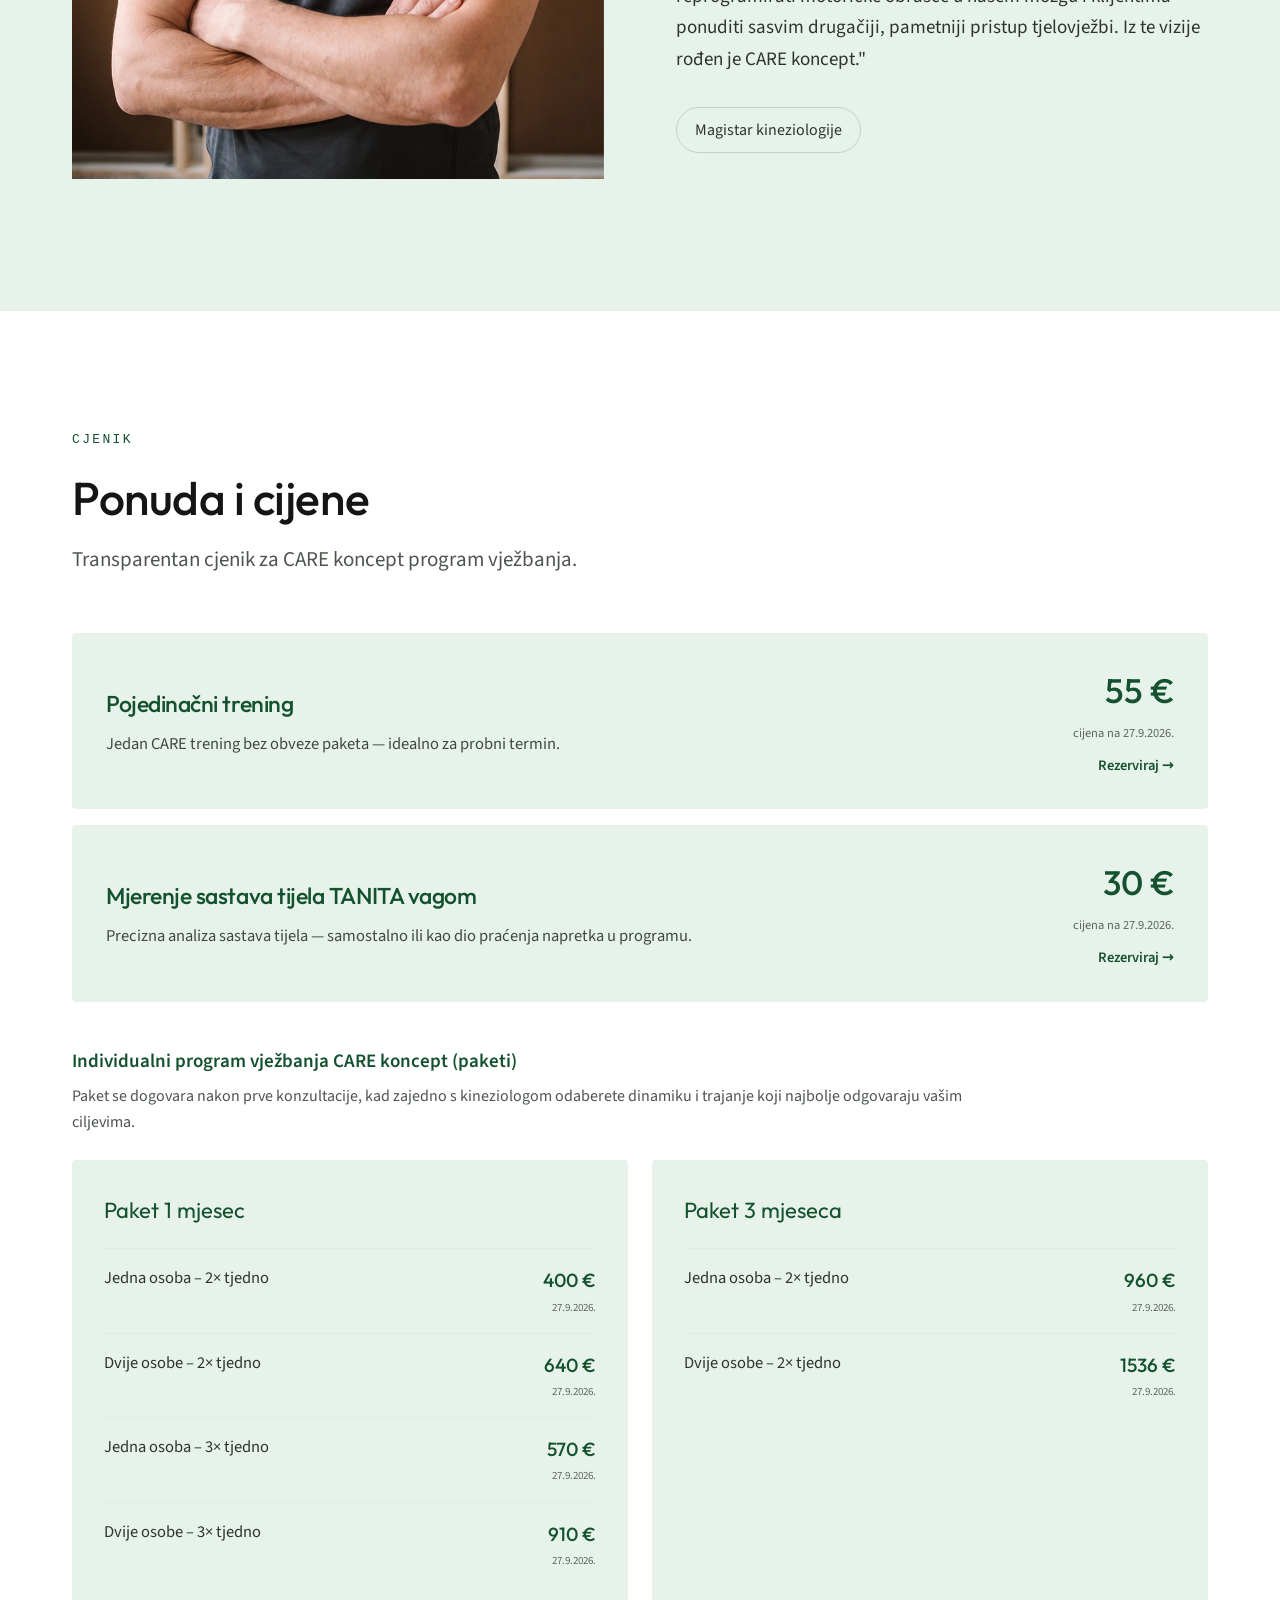
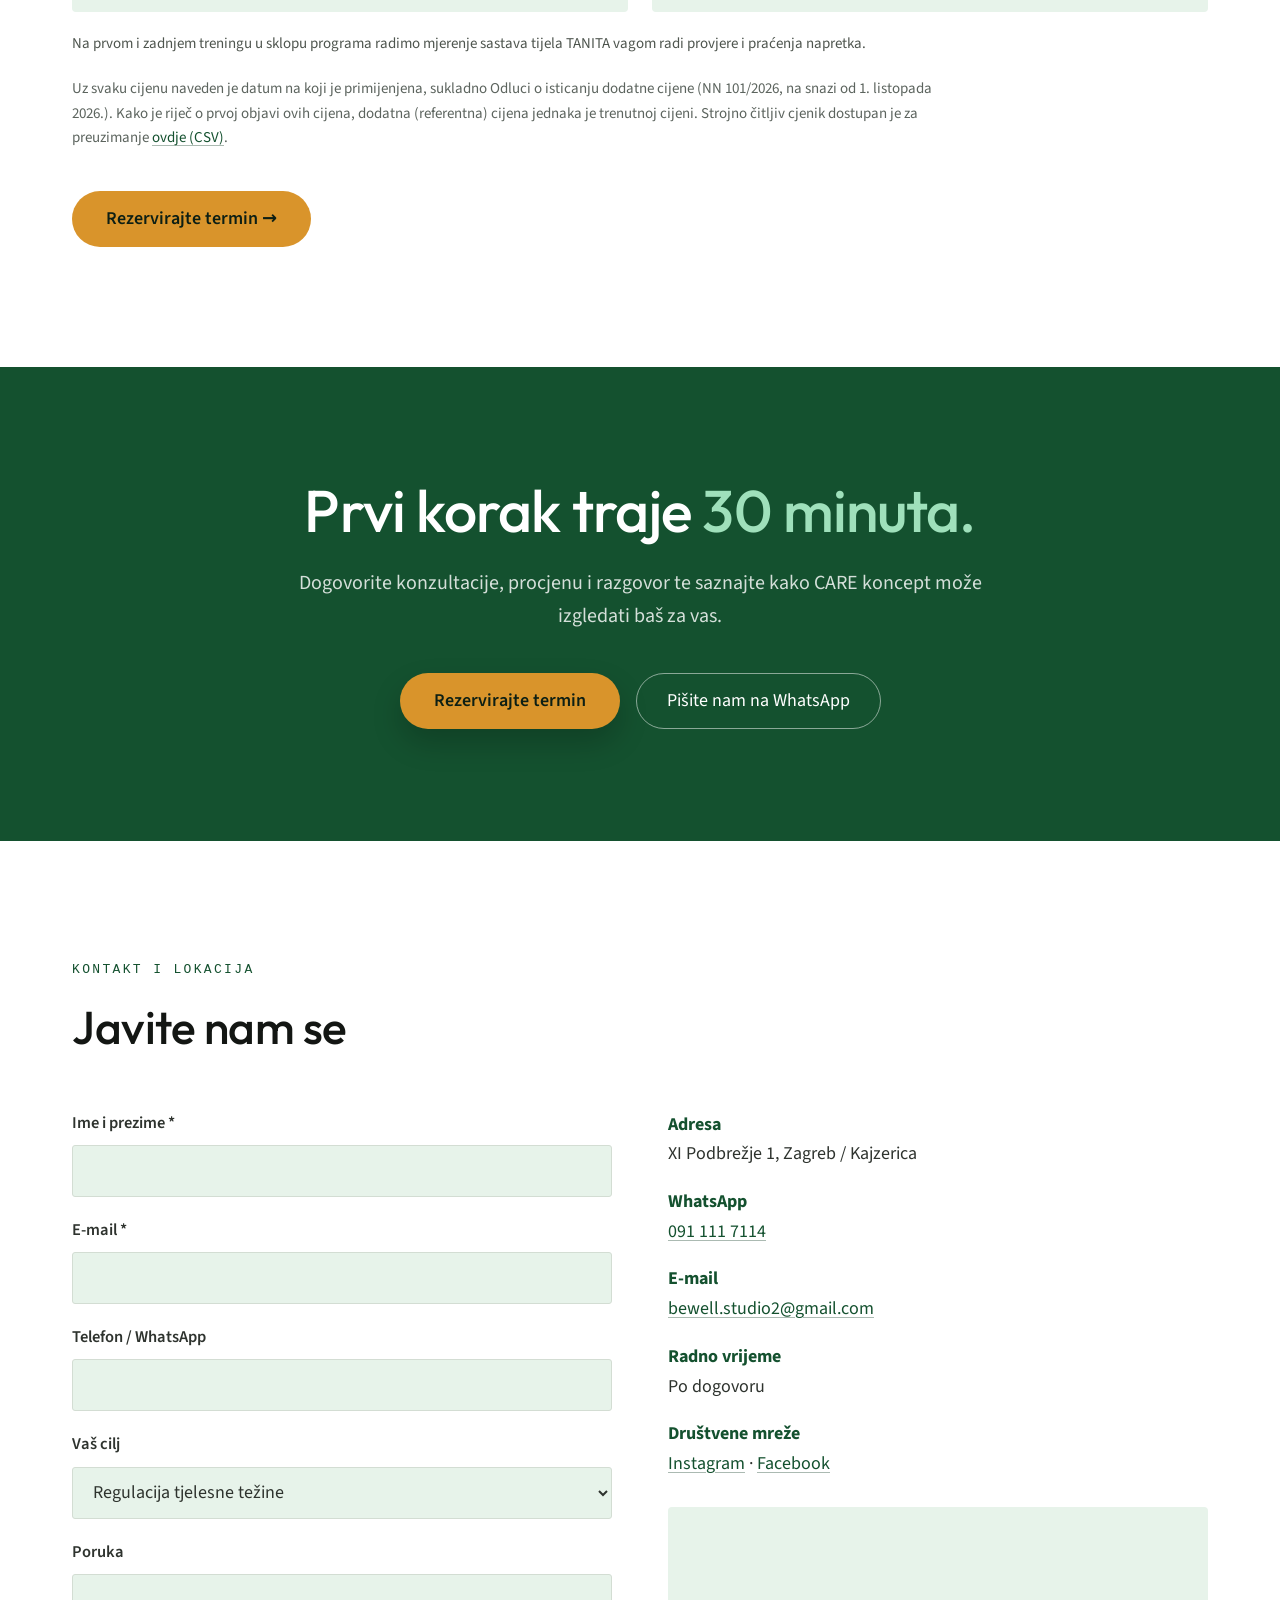
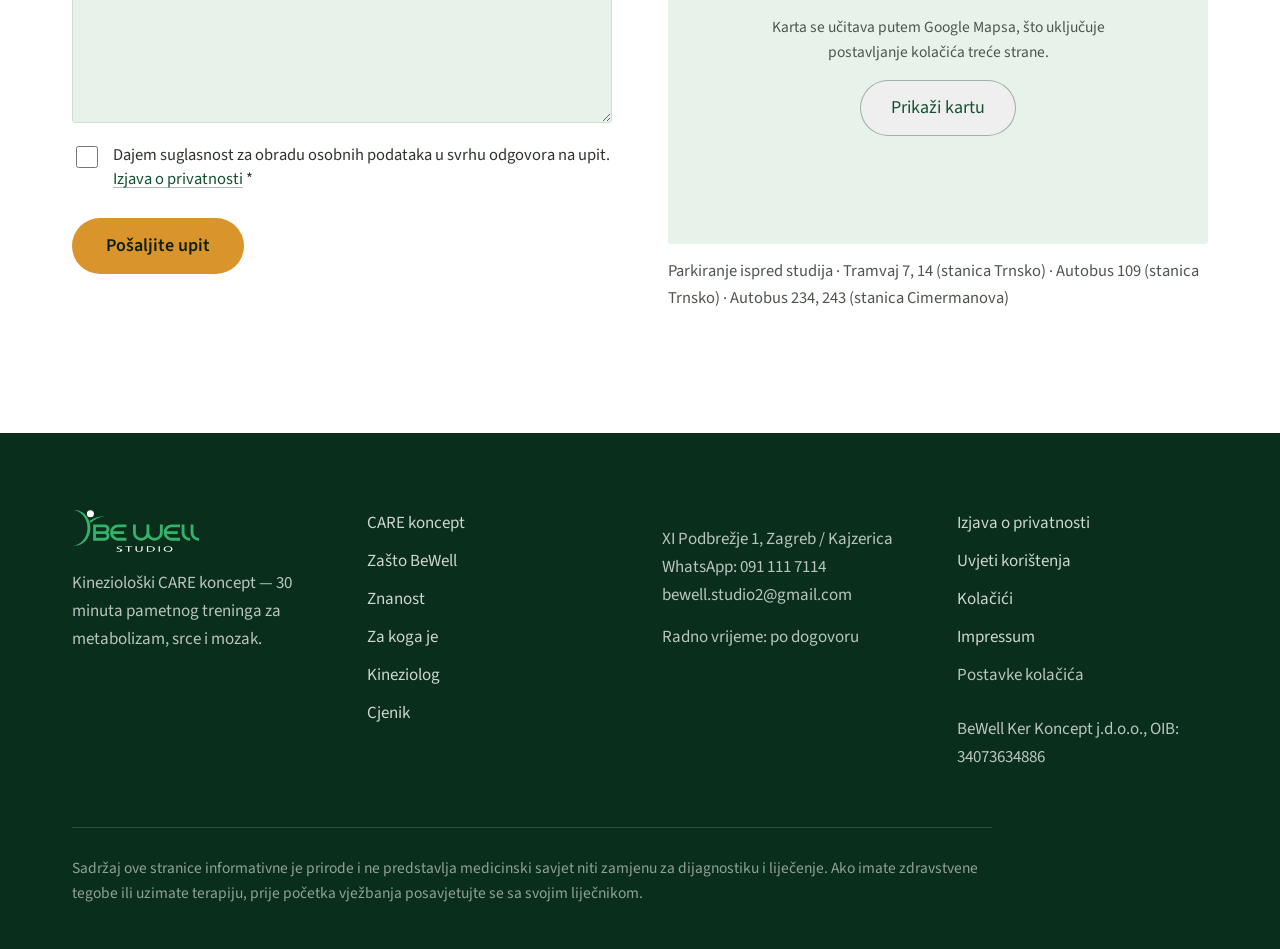
==== commit f1f7dc08: "Wire contact form to Web3Forms, add 404 page and site infra The form previously only faked a local s" ====
--- a/index.html
+++ b/index.html
@@ -5,9 +5,18 @@
 <meta name="viewport" content="width=device-width, initial-scale=1">
 <title>BeWell Studio — CARE koncept vježbanja | Kineziološki trening od 30 minuta</title>
 <meta name="description" content="Autorski CARE koncept: stručno vođen kineziološki trening od 30 minuta koji kombinira vježbanje i manualne tehnike za regulaciju tjelesne težine, zdravlje srca i vitalnost. Dogovorite konzultacije i procjenu.">
-<link rel="preconnect" href="https://fonts.googleapis.com">
-<link rel="preconnect" href="https://fonts.gstatic.com" crossorigin>
-<link href="https://fonts.googleapis.com/css2?family=Outfit:wght@200..700&family=Source+Sans+3:ital,wght@0,300;0,400;0,500;0,600;0,700;1,400&display=swap" rel="stylesheet">
+<link rel="canonical" href="https://bewellstudio.eu/">
+<meta property="og:type" content="website">
+<meta property="og:locale" content="hr_HR">
+<meta property="og:site_name" content="BeWell Studio">
+<meta property="og:title" content="BeWell Studio — CARE koncept vježbanja | Kineziološki trening od 30 minuta">
+<meta property="og:description" content="Autorski CARE koncept: stručno vođen kineziološki trening od 30 minuta koji kombinira vježbanje i manualne tehnike za regulaciju tjelesne težine, zdravlje srca i vitalnost. Dogovorite konzultacije i procjenu.">
+<meta property="og:url" content="https://bewellstudio.eu/">
+<meta property="og:image" content="https://bewellstudio.eu/assets/hero.webp">
+<meta name="twitter:card" content="summary_large_image">
+<meta name="twitter:title" content="BeWell Studio — CARE koncept vježbanja | Kineziološki trening od 30 minuta">
+<meta name="twitter:description" content="Autorski CARE koncept: stručno vođen kineziološki trening od 30 minuta koji kombinira vježbanje i manualne tehnike za regulaciju tjelesne težine, zdravlje srca i vitalnost. Dogovorite konzultacije i procjenu.">
+<meta name="twitter:image" content="https://bewellstudio.eu/assets/hero.webp">
 <link rel="icon" href="assets/favicon.svg" type="image/svg+xml">
 <link rel="icon" href="assets/favicon-32.png" sizes="32x32" type="image/png">
 <link rel="apple-touch-icon" href="assets/apple-touch-icon.png">
@@ -509,6 +518,9 @@
     </div>
     <div class="kontakt-grid">
       <form class="contact-form" id="contactForm">
+        <input type="hidden" name="access_key" value="WEB3FORMS_ACCESS_KEY">
+        <input type="hidden" name="subject" value="Novi upit s web stranice — BeWell Studio">
+        <input type="checkbox" name="botcheck" class="hidden-field" style="display:none" tabindex="-1" autocomplete="off">
         <label class="form-field">Ime i prezime *
           <input type="text" required name="ime">
         </label>
@@ -535,6 +547,7 @@
           <span>Dajem suglasnost za obradu osobnih podataka u svrhu odgovora na upit. <a href="privatnost.html">Izjava o privatnosti</a> *</span>
         </label>
         <button type="submit" class="pill-btn">Pošaljite upit</button>
+        <p class="form-error" id="formError">Došlo je do greške pri slanju. Pokušajte ponovno ili nam pišite na <a href="https://wa.me/385911117114" target="_blank" rel="noopener">WhatsApp</a>.</p>
       </form>
       <div class="sent-panel" id="sentPanel">
         <p class="headline">Hvala na upitu!</p>
@@ -546,7 +559,7 @@
           <p><strong>WhatsApp</strong><br><a href="https://wa.me/385911117114" target="_blank" rel="noopener">091 111 7114</a></p>
           <p><strong>E-mail</strong><br><a href="mailto:bewell.studio2@gmail.com">bewell.studio2@gmail.com</a></p>
           <p><strong>Radno vrijeme</strong><br>Po dogovoru</p>
-          <p><strong>Društvene mreže</strong><br><a href="#kontakt">Instagram</a> · <a href="#kontakt">Facebook</a></p>
+          <p><strong>Društvene mreže</strong><br><a href="404.html">Instagram</a> · <a href="404.html">Facebook</a></p>
         </div>
         <div class="map-embed" id="mapEmbed" data-map-src="https://www.google.com/maps?q=XI+Podbre%C5%BEje+1,+Zagreb&output=embed">
           <div class="map-placeholder" id="mapPlaceholder">
--- a/styles.css
+++ b/styles.css
@@ -1,3 +1,53 @@
+/* ===== Self-hosted fonts (no third-party request to Google Fonts) ===== */
+@font-face {
+  font-family: 'Outfit';
+  font-style: normal;
+  font-weight: 200 700;
+  font-display: swap;
+  src: url('assets/fonts/outfit-latin-ext.woff2') format('woff2');
+  unicode-range: U+0100-02BA, U+02BD-02C5, U+02C7-02CC, U+02CE-02D7, U+02DD-02FF, U+0304, U+0308, U+0329, U+1D00-1DBF, U+1E00-1E9F, U+1EF2-1EFF, U+2020, U+20A0-20AB, U+20AD-20C0, U+2113, U+2C60-2C7F, U+A720-A7FF;
+}
+@font-face {
+  font-family: 'Outfit';
+  font-style: normal;
+  font-weight: 200 700;
+  font-display: swap;
+  src: url('assets/fonts/outfit-latin.woff2') format('woff2');
+  unicode-range: U+0000-00FF, U+0131, U+0152-0153, U+02BB-02BC, U+02C6, U+02DA, U+02DC, U+0304, U+0308, U+0329, U+2000-206F, U+20AC, U+2122, U+2191, U+2193, U+2212, U+2215, U+FEFF, U+FFFD;
+}
+@font-face {
+  font-family: 'Source Sans 3';
+  font-style: italic;
+  font-weight: 300 700;
+  font-display: swap;
+  src: url('assets/fonts/source-sans-3-italic-latin-ext.woff2') format('woff2');
+  unicode-range: U+0100-02BA, U+02BD-02C5, U+02C7-02CC, U+02CE-02D7, U+02DD-02FF, U+0304, U+0308, U+0329, U+1D00-1DBF, U+1E00-1E9F, U+1EF2-1EFF, U+2020, U+20A0-20AB, U+20AD-20C0, U+2113, U+2C60-2C7F, U+A720-A7FF;
+}
+@font-face {
+  font-family: 'Source Sans 3';
+  font-style: italic;
+  font-weight: 300 700;
+  font-display: swap;
+  src: url('assets/fonts/source-sans-3-italic-latin.woff2') format('woff2');
+  unicode-range: U+0000-00FF, U+0131, U+0152-0153, U+02BB-02BC, U+02C6, U+02DA, U+02DC, U+0304, U+0308, U+0329, U+2000-206F, U+20AC, U+2122, U+2191, U+2193, U+2212, U+2215, U+FEFF, U+FFFD;
+}
+@font-face {
+  font-family: 'Source Sans 3';
+  font-style: normal;
+  font-weight: 300 700;
+  font-display: swap;
+  src: url('assets/fonts/source-sans-3-latin-ext.woff2') format('woff2');
+  unicode-range: U+0100-02BA, U+02BD-02C5, U+02C7-02CC, U+02CE-02D7, U+02DD-02FF, U+0304, U+0308, U+0329, U+1D00-1DBF, U+1E00-1E9F, U+1EF2-1EFF, U+2020, U+20A0-20AB, U+20AD-20C0, U+2113, U+2C60-2C7F, U+A720-A7FF;
+}
+@font-face {
+  font-family: 'Source Sans 3';
+  font-style: normal;
+  font-weight: 300 700;
+  font-display: swap;
+  src: url('assets/fonts/source-sans-3-latin.woff2') format('woff2');
+  unicode-range: U+0000-00FF, U+0131, U+0152-0153, U+02BB-02BC, U+02C6, U+02DA, U+02DC, U+0304, U+0308, U+0329, U+2000-206F, U+20AC, U+2122, U+2191, U+2193, U+2212, U+2215, U+FEFF, U+FFFD;
+}
+
 /* ===== BeWell Studio — design tokens ===== */
 :root {
   --dark-green: #14512F;
@@ -458,6 +508,9 @@
 .consent-field { display: flex; gap: 12px; align-items: flex-start; font-size: 16.5px; color: var(--ink-2); line-height: 1.5; font-weight: 400; }
 .consent-field input { width: 22px; height: 22px; margin-top: 3px; accent-color: var(--dark-green); flex: none; }
 .contact-form button[type="submit"] { align-self: flex-start; margin-top: 6px; }
+.contact-form button[type="submit"][disabled] { opacity: .6; cursor: wait; }
+.form-error { display: none; font-size: 15px; color: #B3261E; }
+.form-error.visible { display: block; }
 .sent-panel { display: none; padding: 44px 36px; border-radius: 4px; background: var(--light-bg); border: 1px solid #C9E3D3; }
 .sent-panel.visible { display: block; }
 .sent-panel .headline { font-family: var(--font-heading); font-size: 31px; color: var(--dark-green); line-height: 1.2; }
@@ -499,14 +552,15 @@
 }
 
 /* ===== Legal pages ===== */
-.legal-hero { position: relative; overflow: hidden; background: var(--dark-green); color: #fff; padding: 68px 0 64px; }
+.legal-hero {
+  position: relative; overflow: hidden; background-color: var(--dark-green); color: #fff; padding: 68px 0 64px;
+  background-image: radial-gradient(rgba(255,255,255,.14) 1.5px, transparent 1.5px); background-size: 24px 24px; background-position: -4px -4px;
+}
 body.legal-page .nav { background: rgba(255,255,255,.92); border-bottom-color: var(--border-light-2); }
 body.legal-page .nav .nav-logo .ondark { opacity: 0; }
 body.legal-page .nav .nav-logo .onlight { opacity: 1; }
 body.legal-page .nav .nav-toggle svg { stroke: var(--ink); }
 body.legal-page .nav .nav-links a:not(.pill-btn) { color: var(--ink); }
-.legal-watermark { position: absolute; inset: 0; display: flex; align-items: center; justify-content: flex-end; pointer-events: none; overflow: hidden; }
-.legal-watermark span { font-family: var(--font-heading); font-size: min(20vw,260px); line-height: 1; letter-spacing: .02em; color: rgba(255,255,255,.045); white-space: nowrap; transform: translateX(6%); }
 .legal-hero-inner { position: relative; }
 .legal-icon-badge {
   margin-top: 26px; width: 60px; height: 60px; border-radius: 50%; flex: none;
@@ -516,6 +570,10 @@
 .legal-hero .eyebrow { color: var(--pale-green); }
 .legal-hero h1 { margin-top: 18px; font-size: clamp(32px,4vw,48px); line-height: 1.15; color: #fff; max-width: 18em; }
 .legal-hero .updated { margin-top: 18px; font-size: 15px; color: var(--white-70); max-width: 46em; }
+.notfound-hero { min-height: 100vh; margin-top: -79px; padding-top: 79px; display: flex; align-items: center; justify-content: center; text-align: center; }
+.notfound-inner { display: flex; flex-direction: column; align-items: center; }
+.notfound-hero h1 { max-width: none; }
+.notfound-ctas { margin-top: 36px; }
 .legal-content { max-width: 780px; padding: 72px 32px 110px; margin: 0 auto; }
 .legal-content h2 { margin-top: 52px; font-size: 25px; color: var(--dark-green); }
 .legal-content h2:first-child { margin-top: 0; }
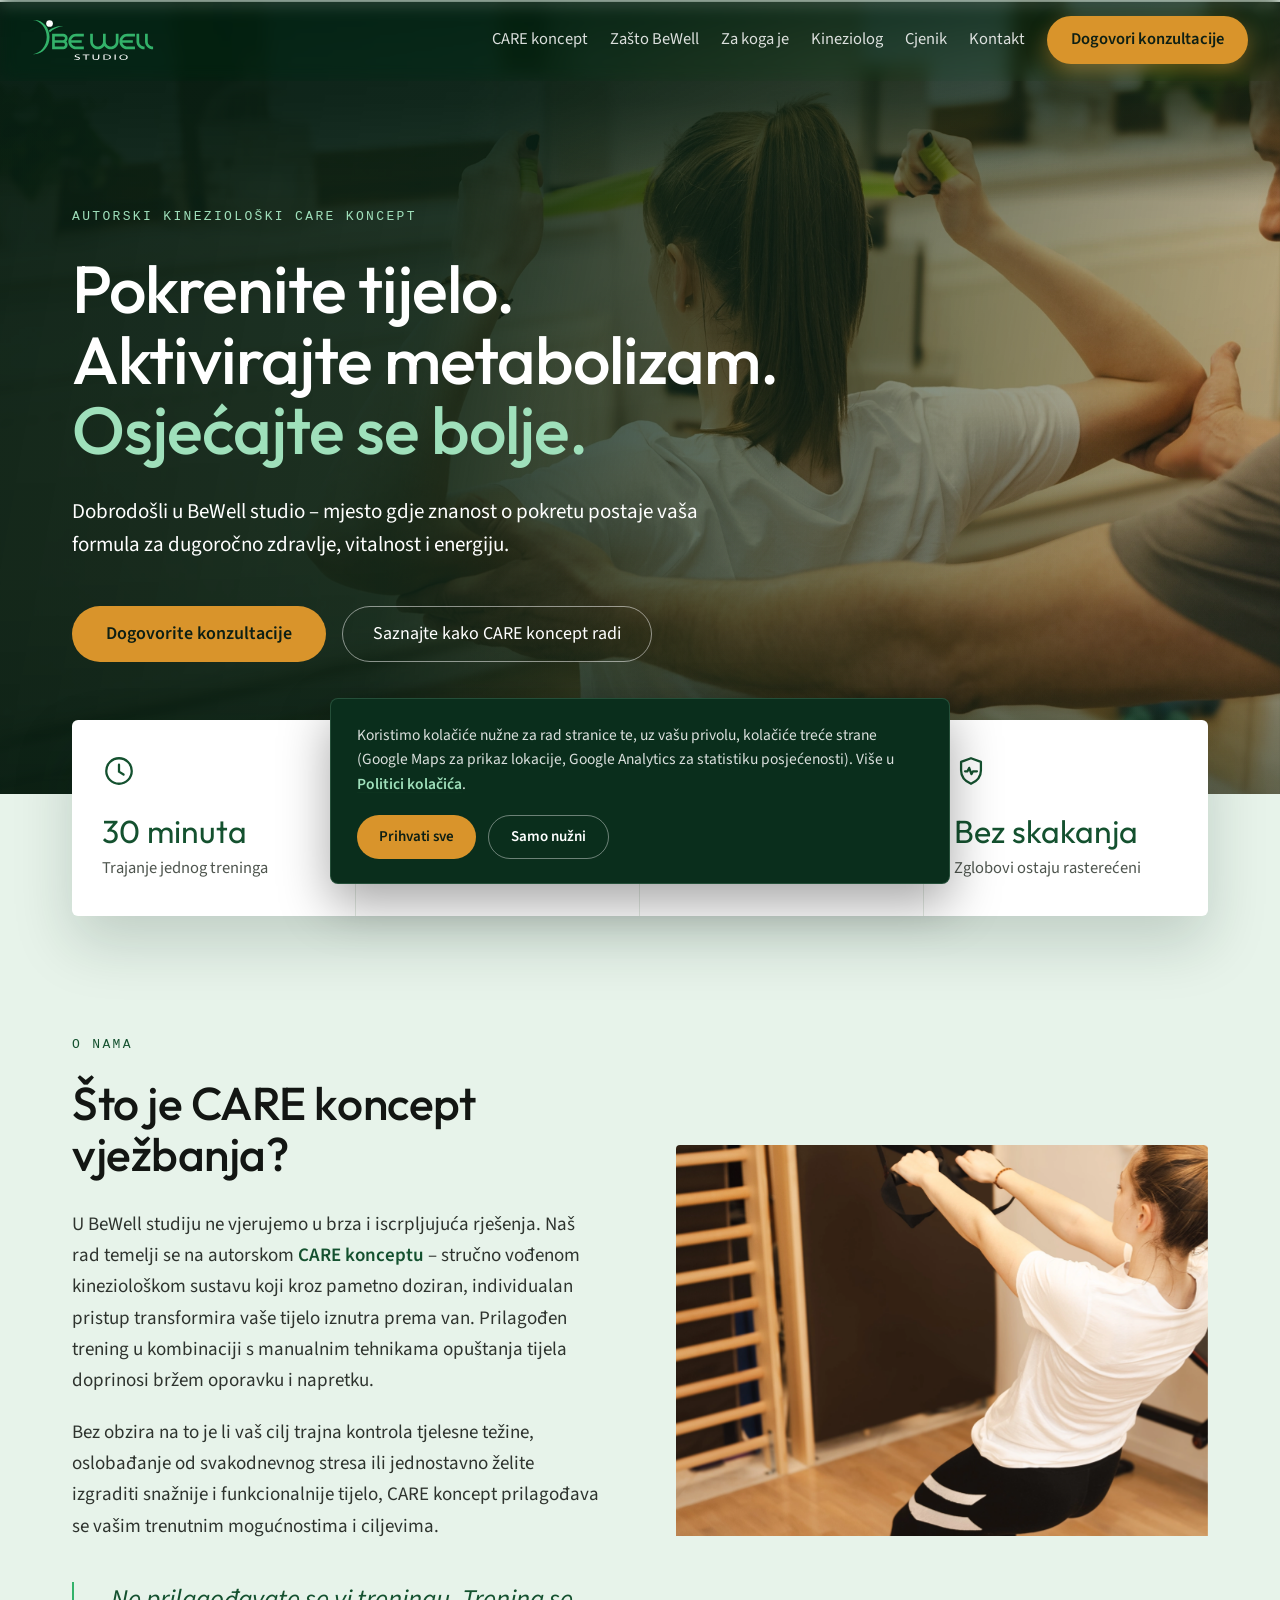
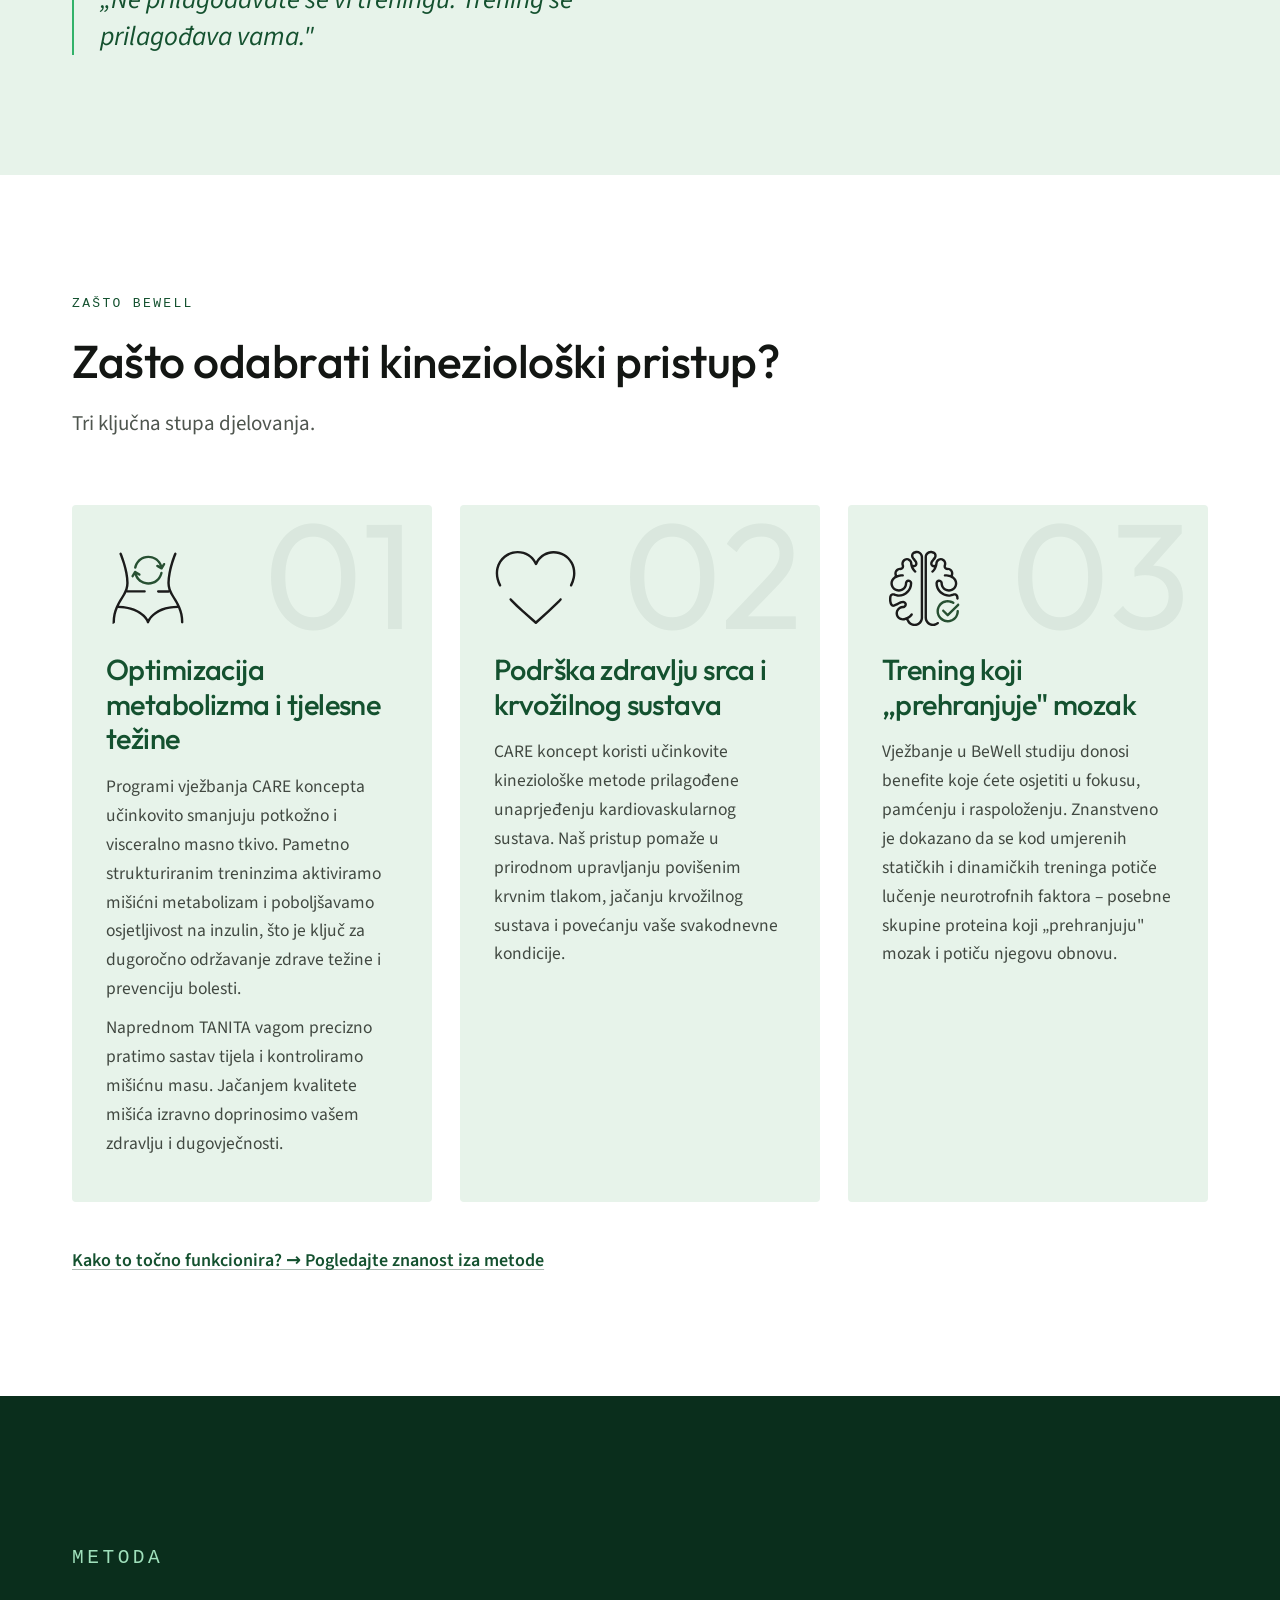
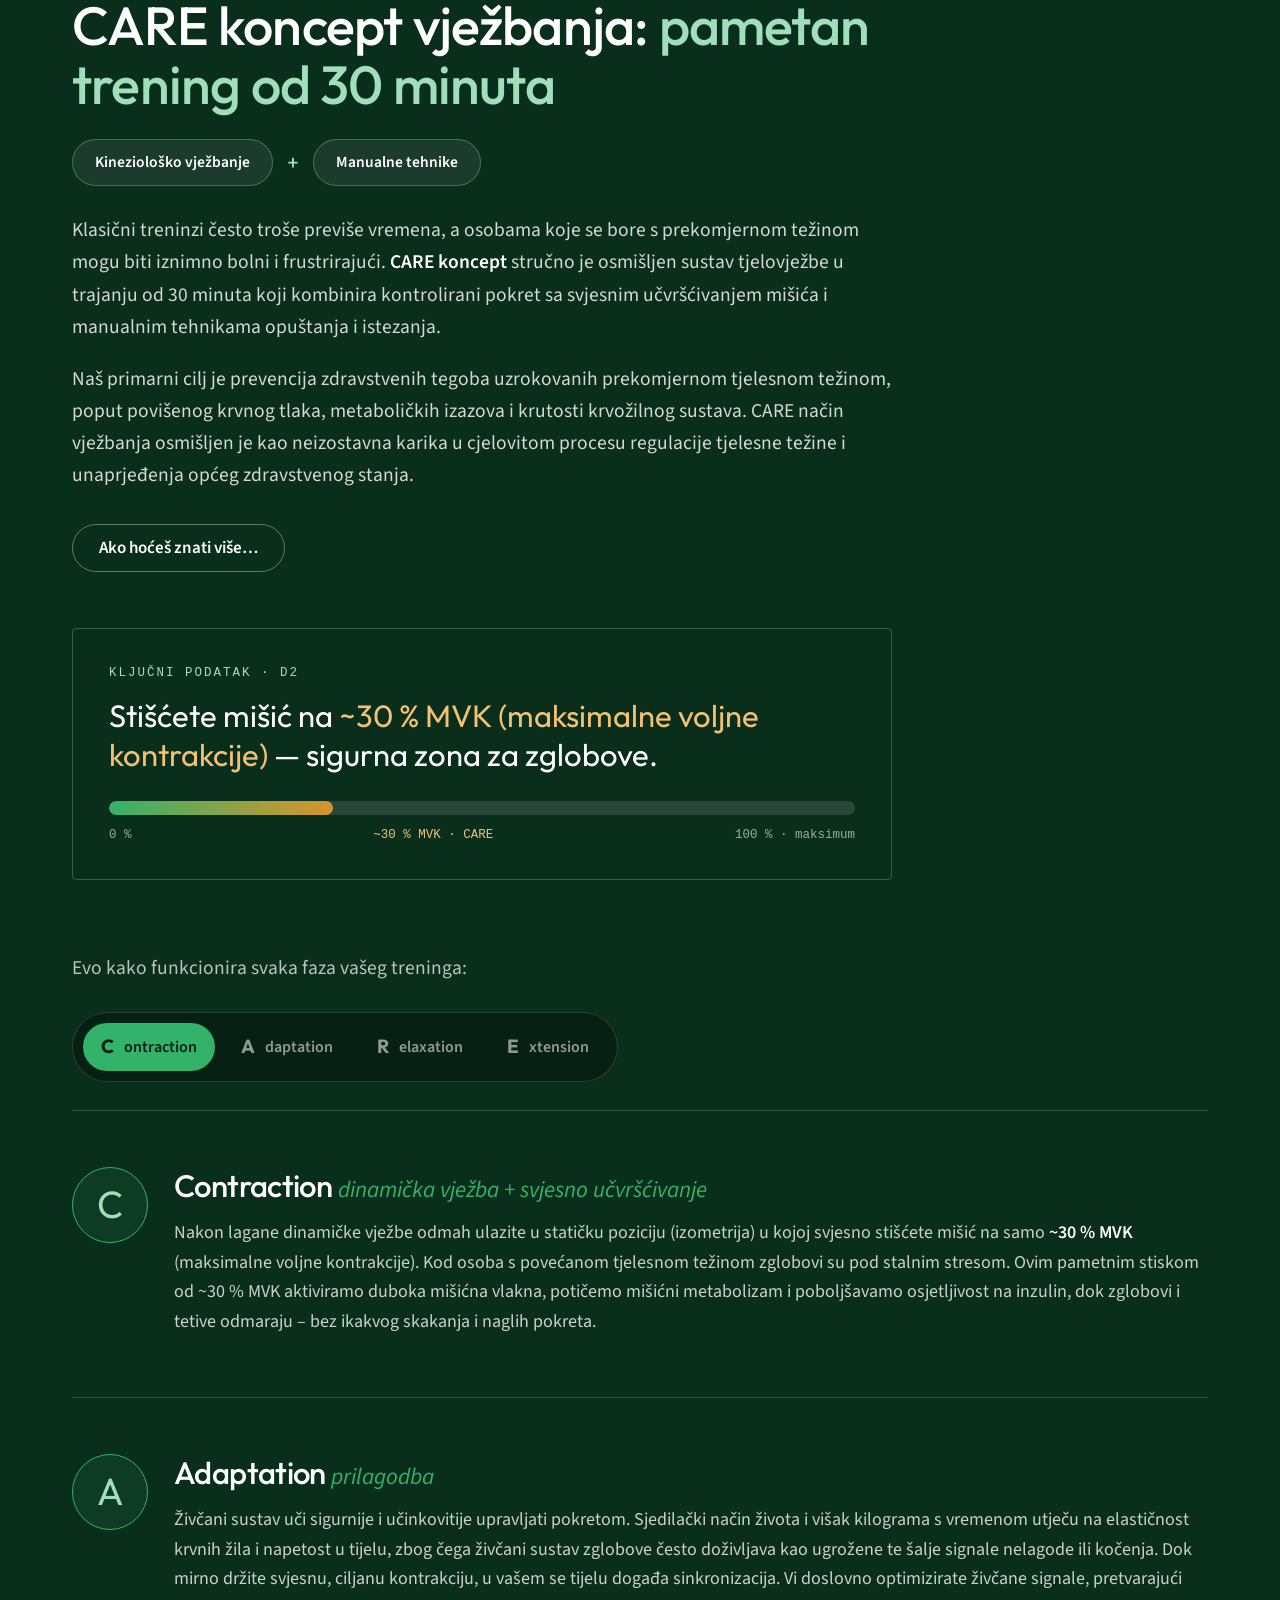
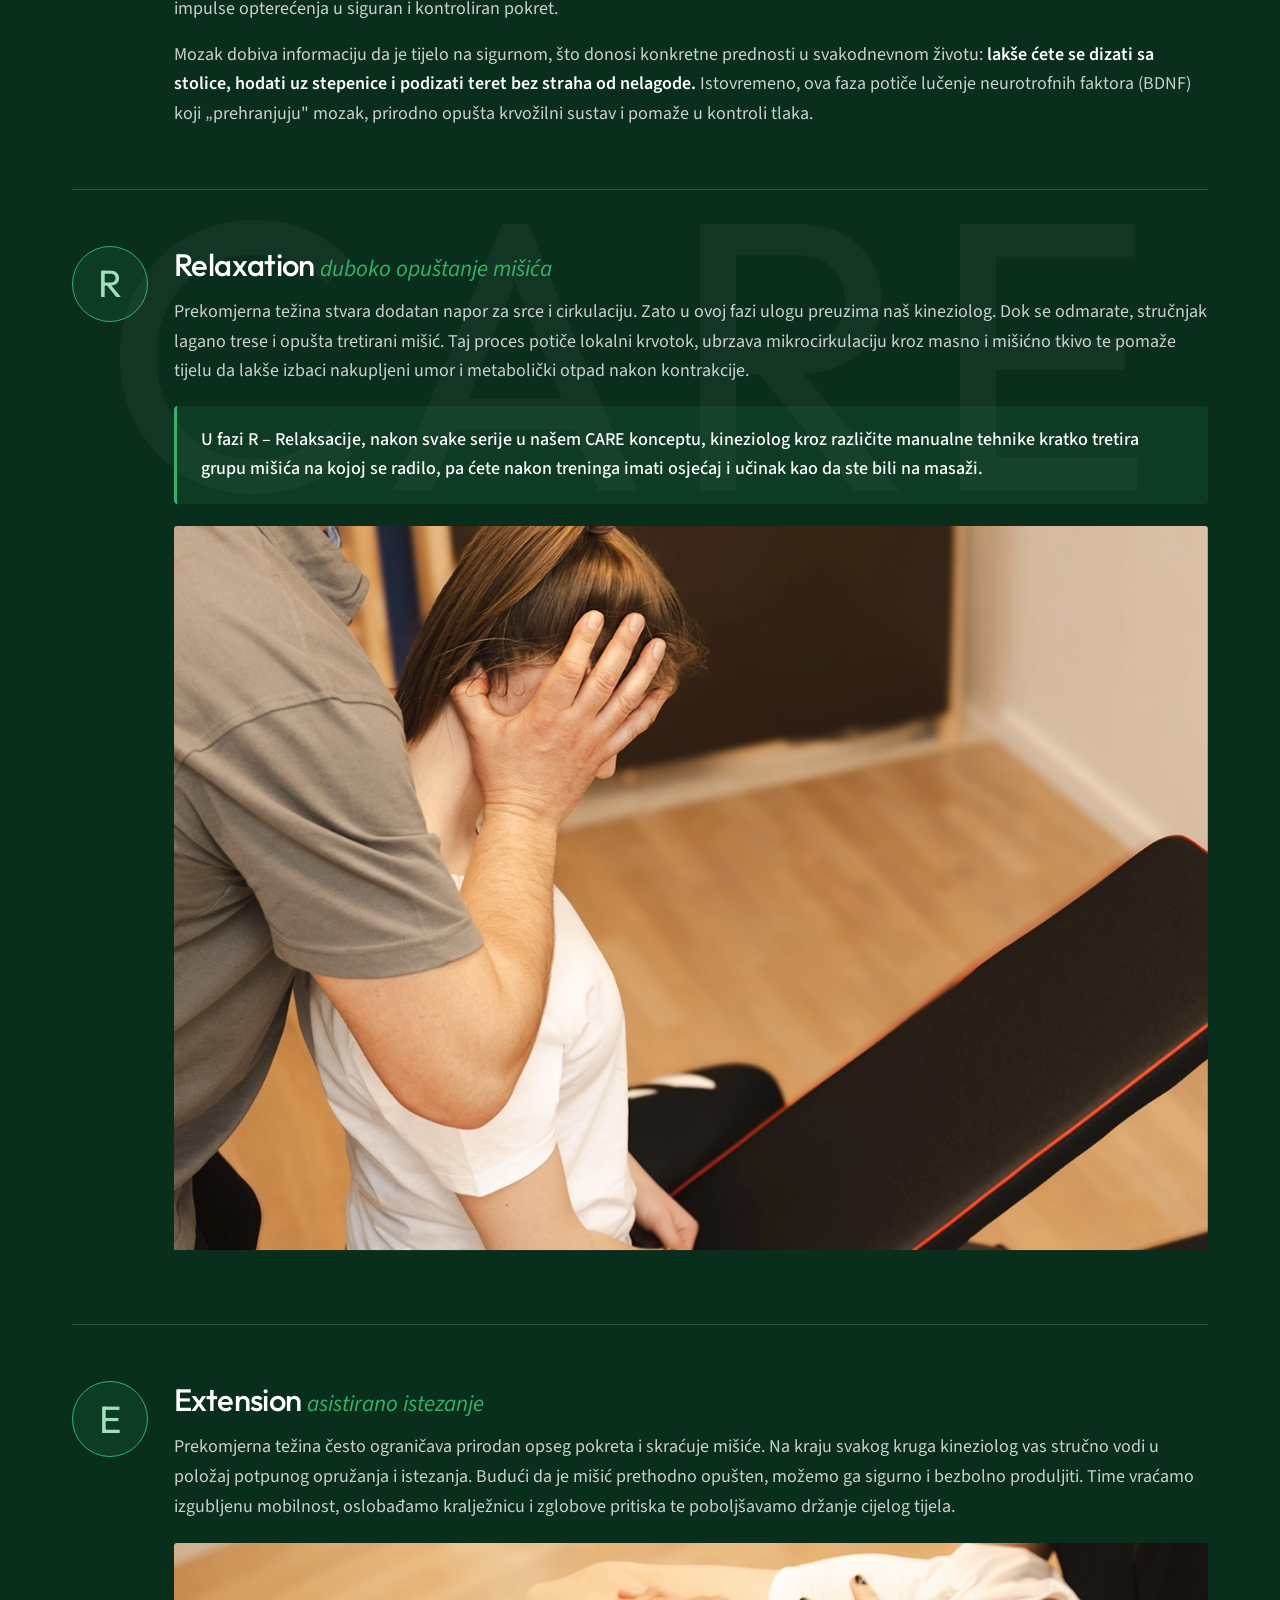
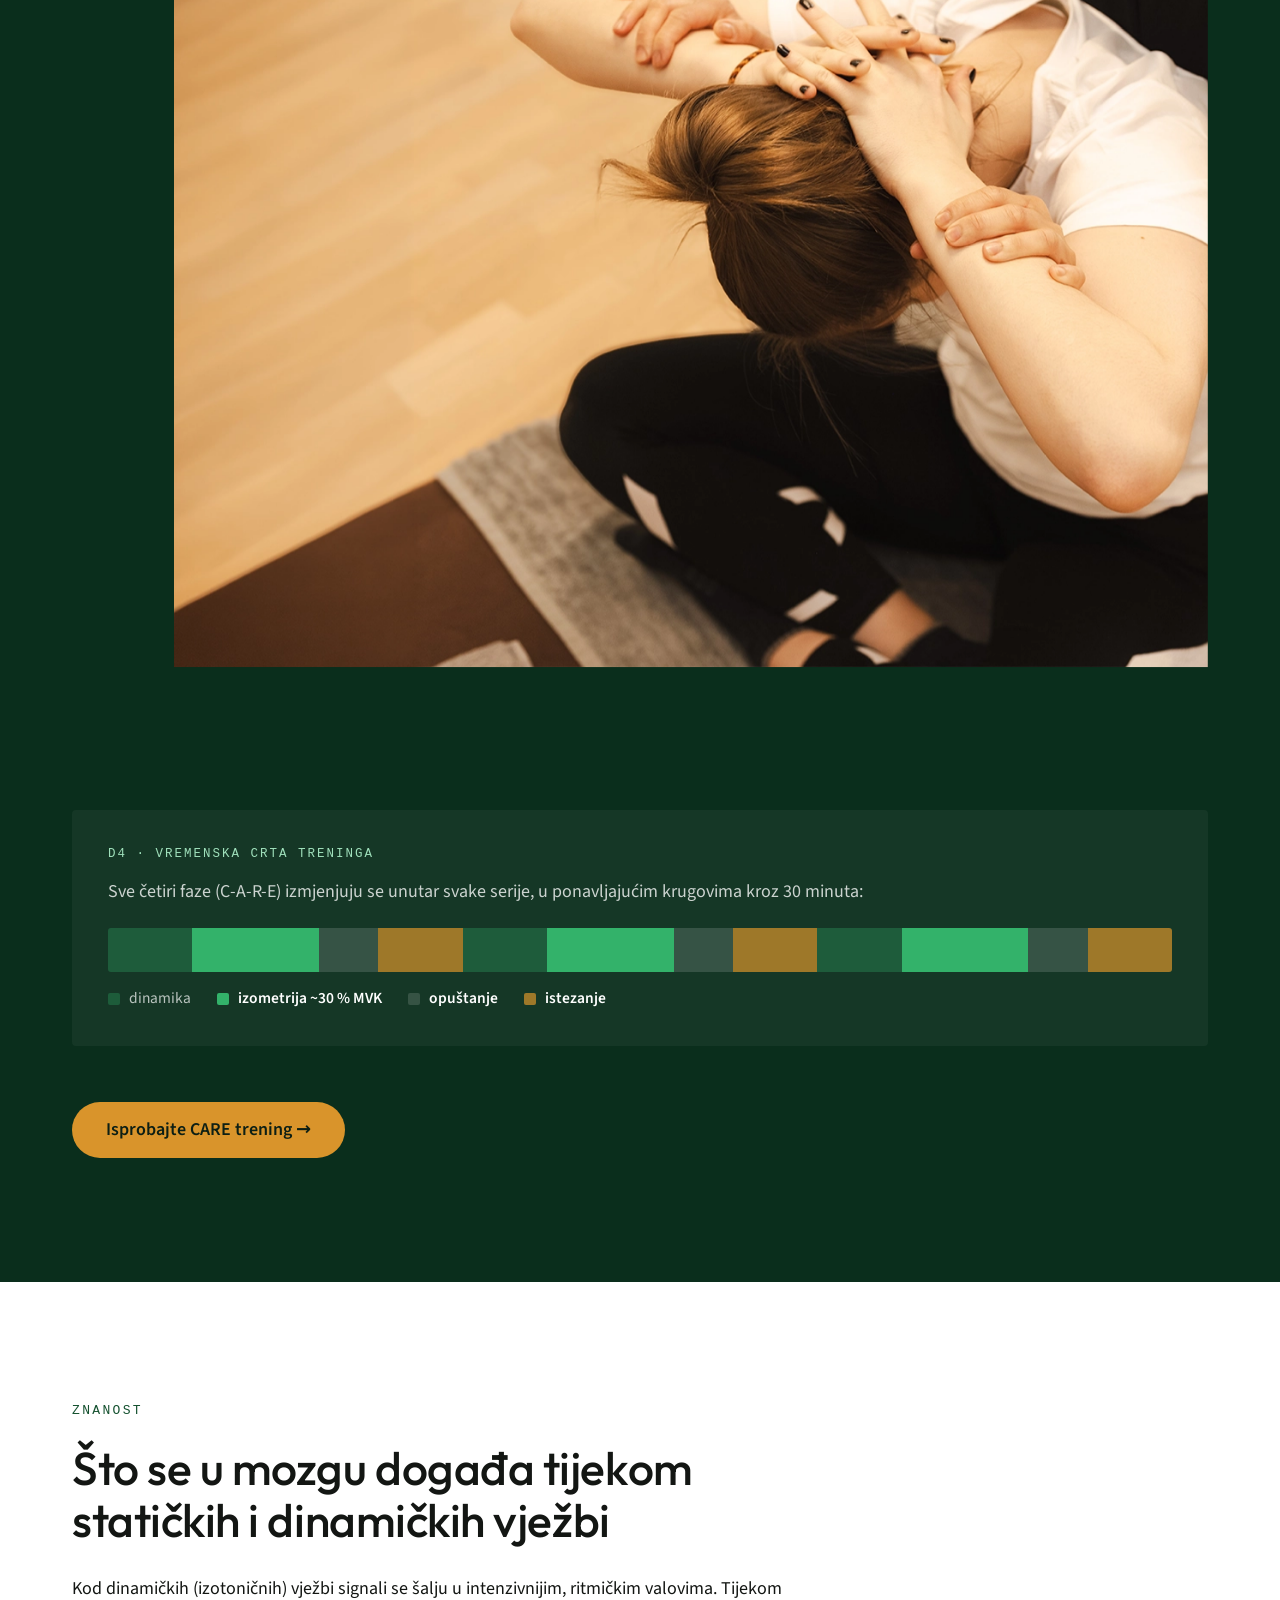
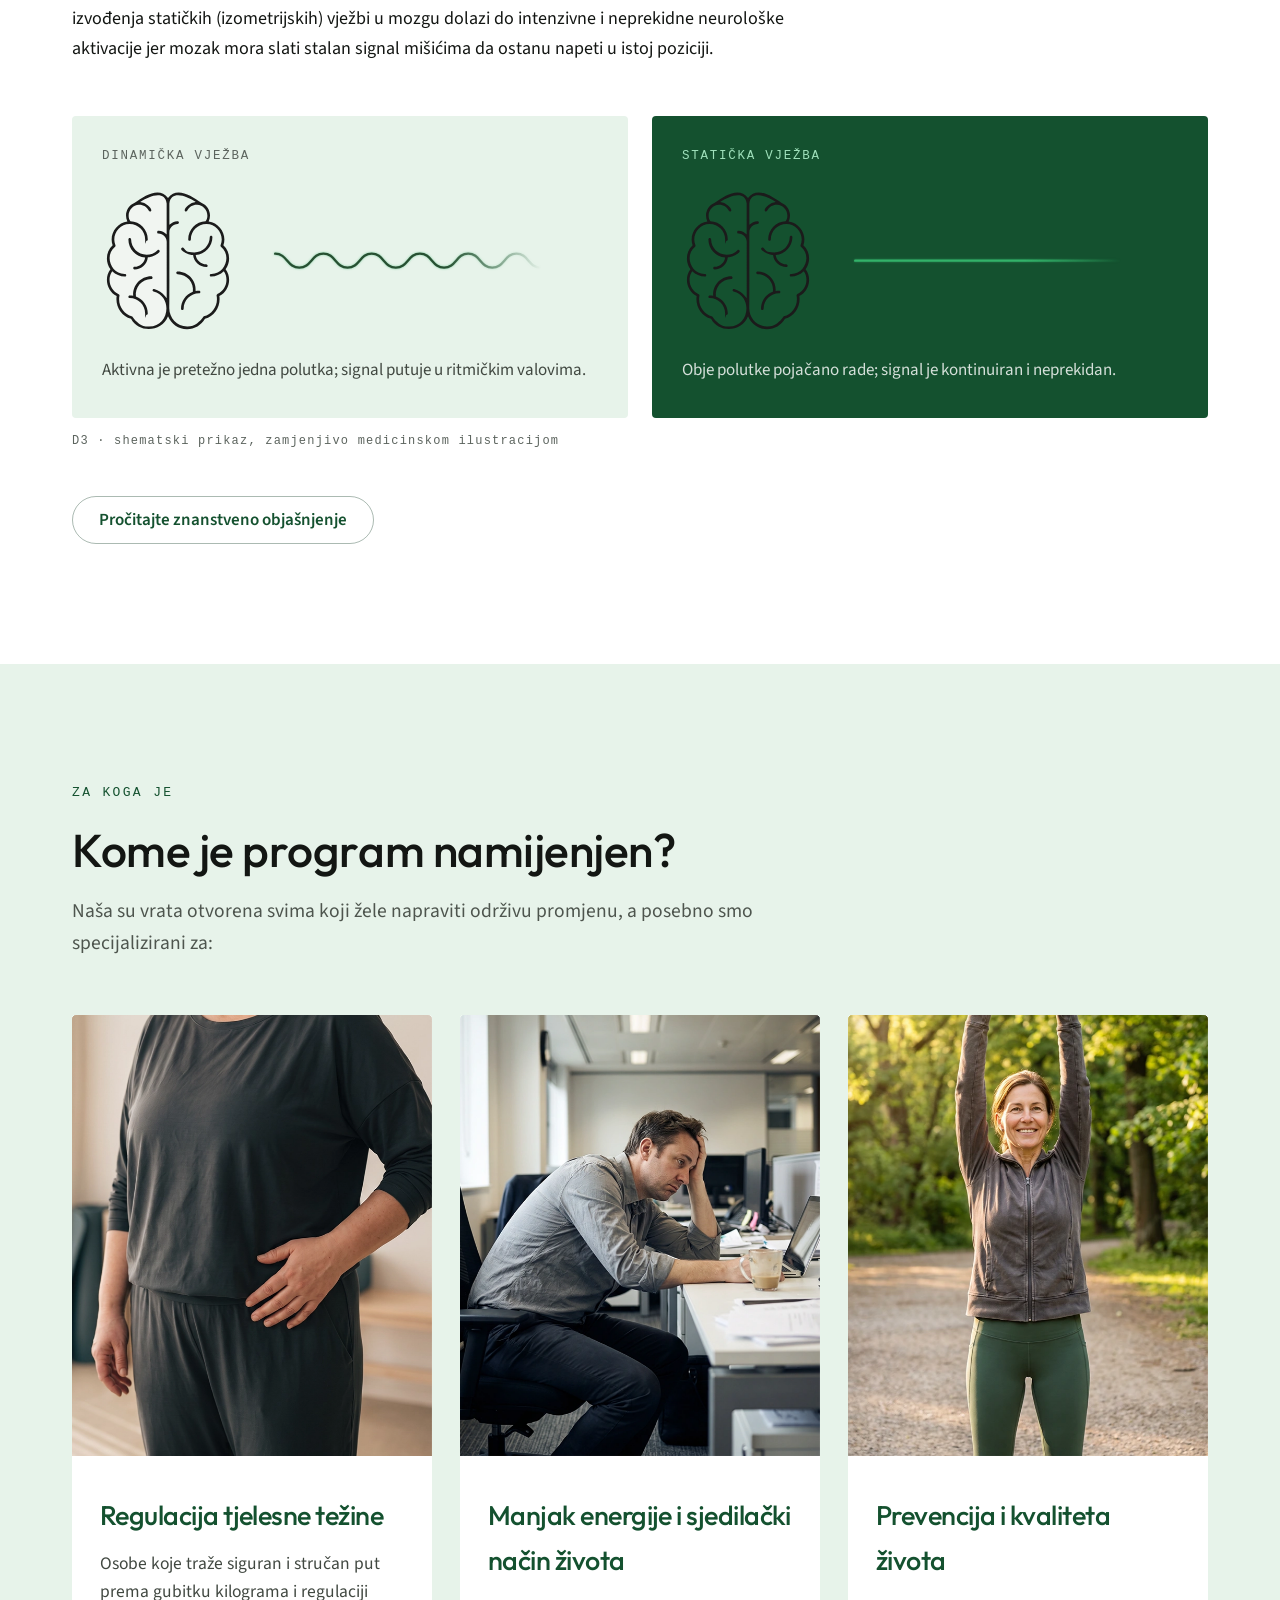
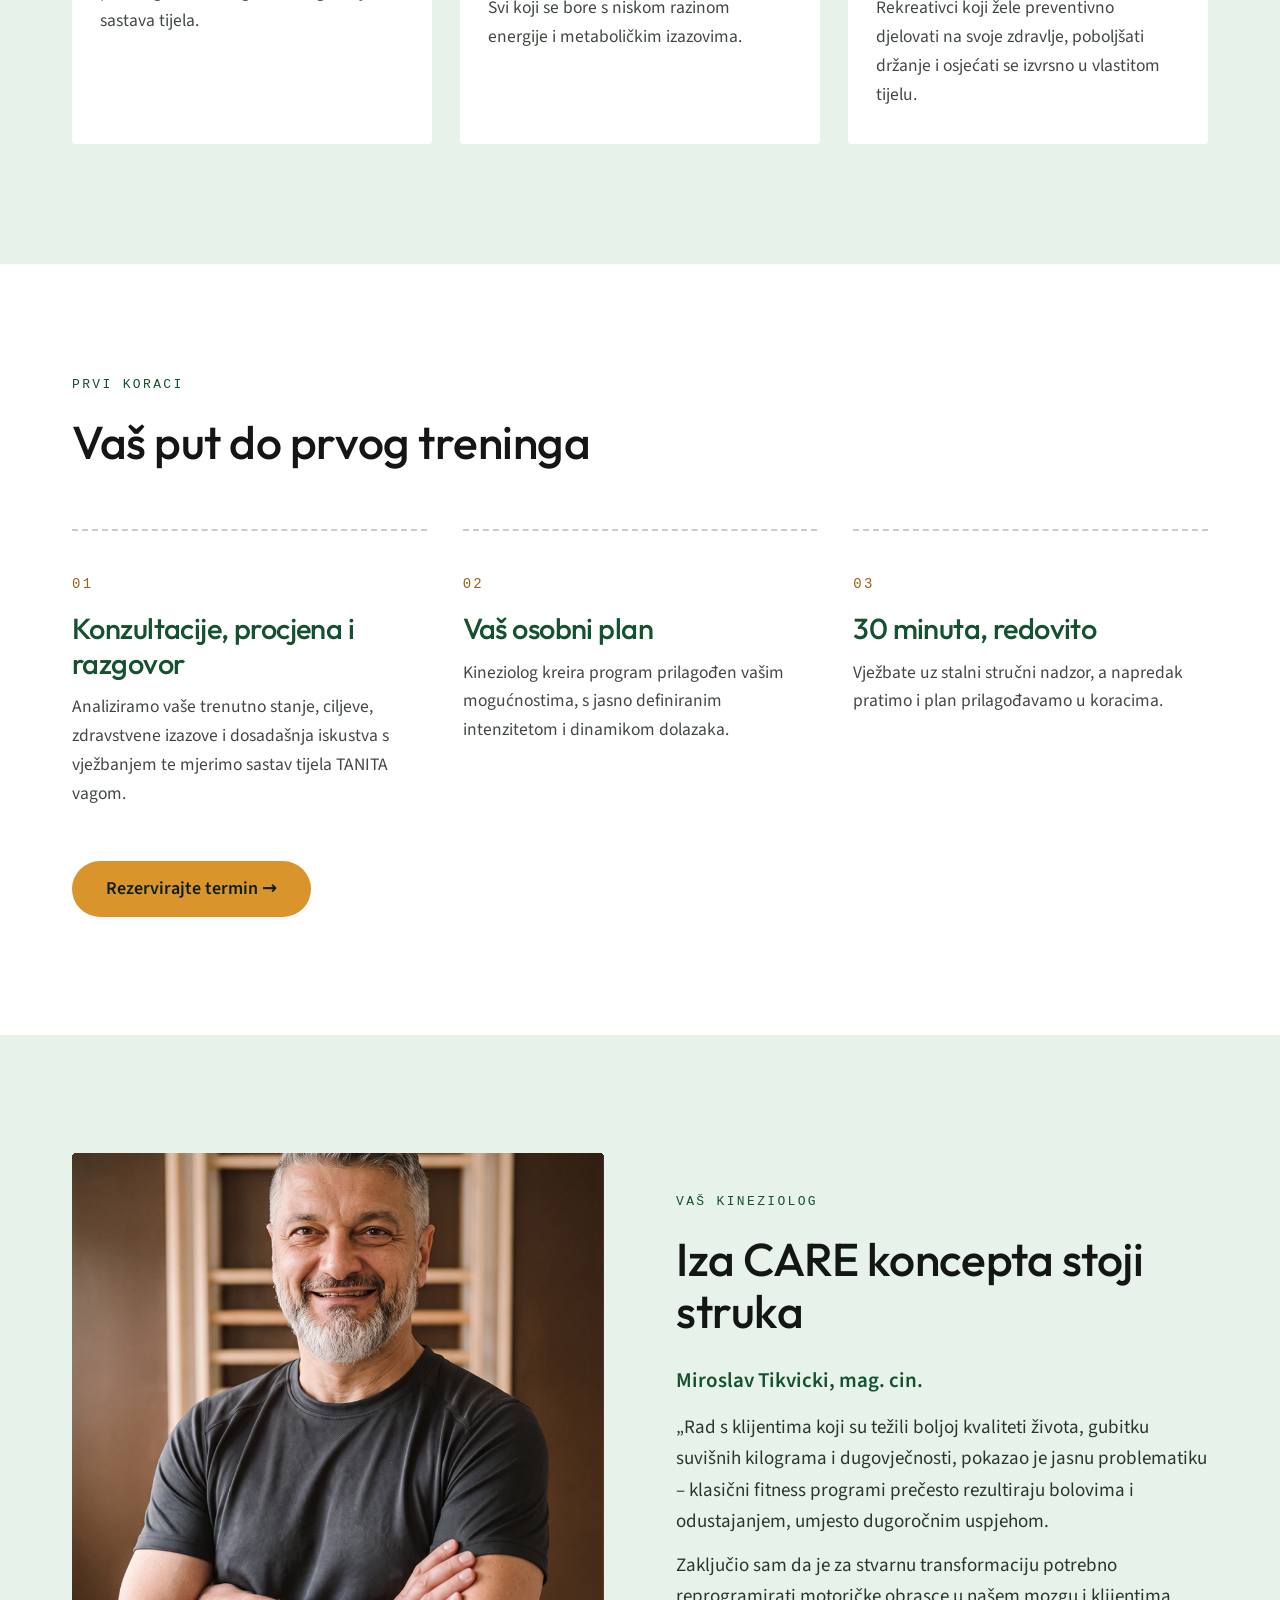
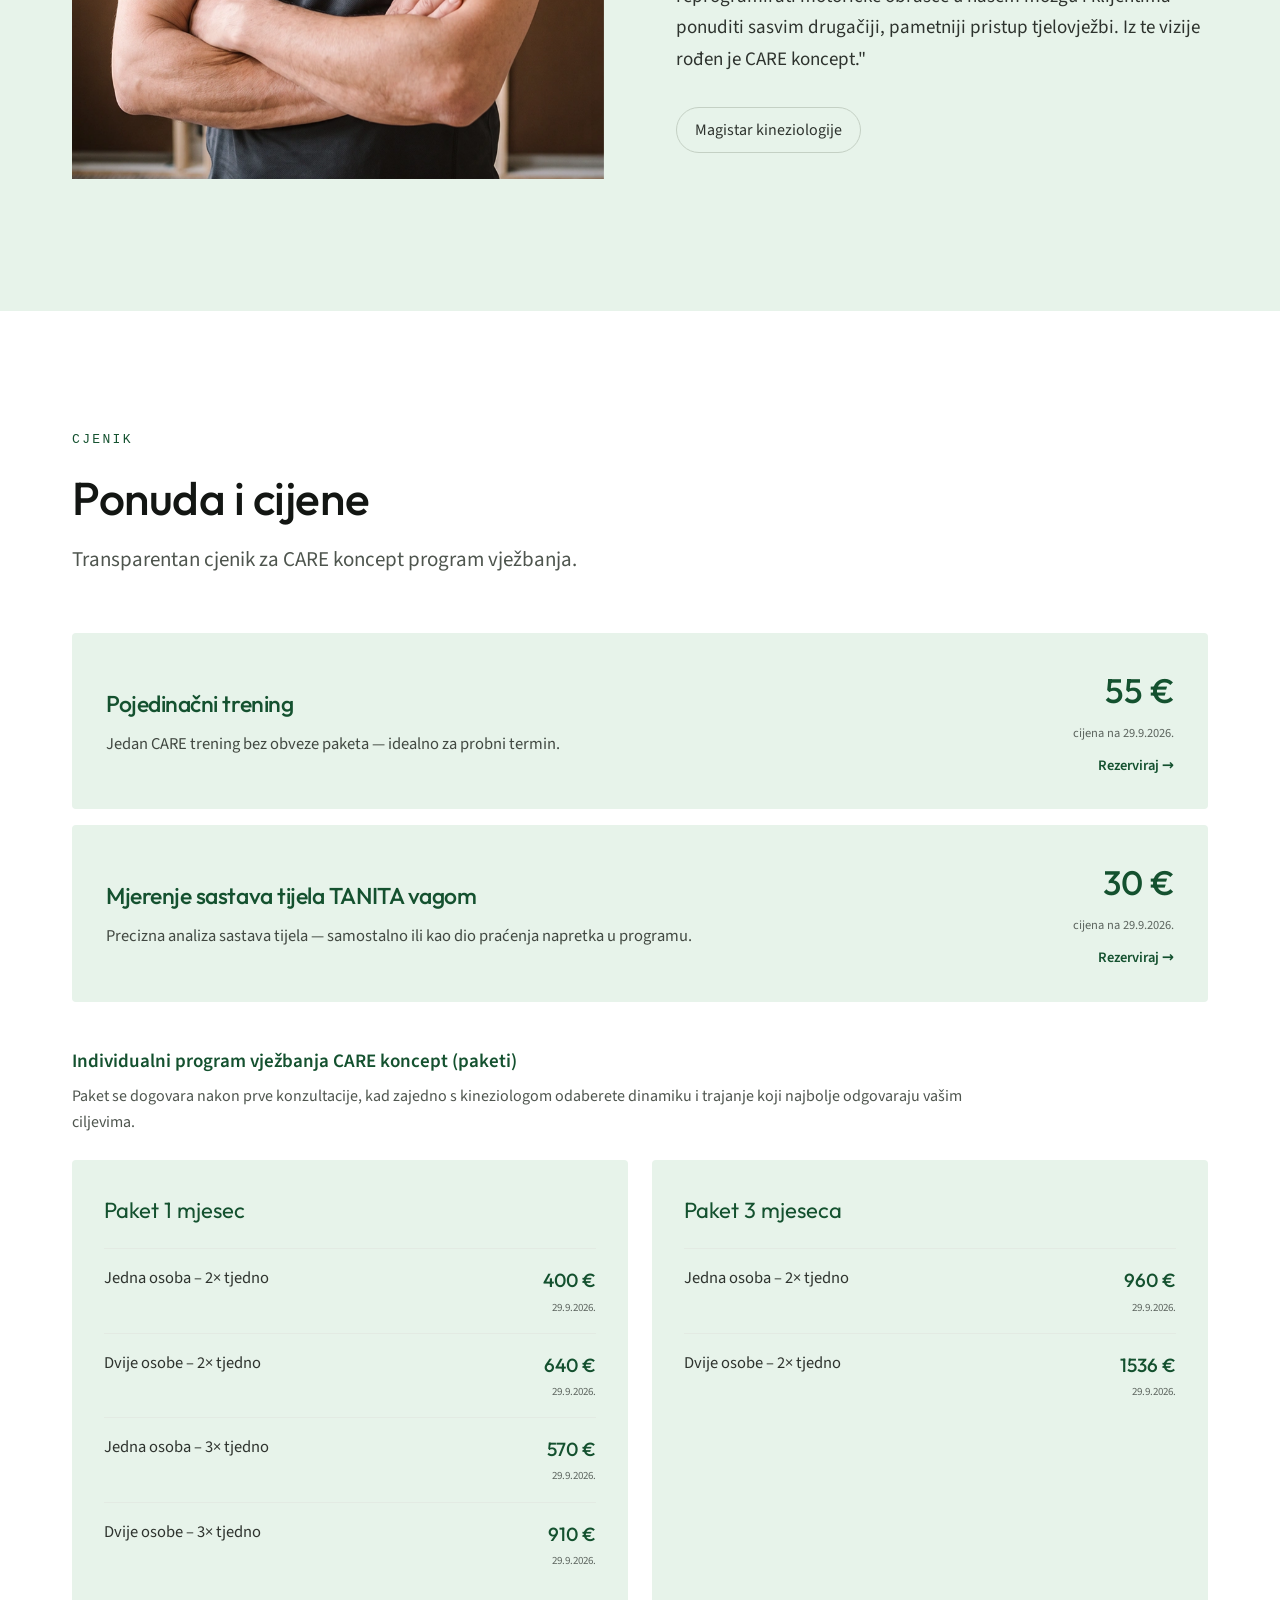
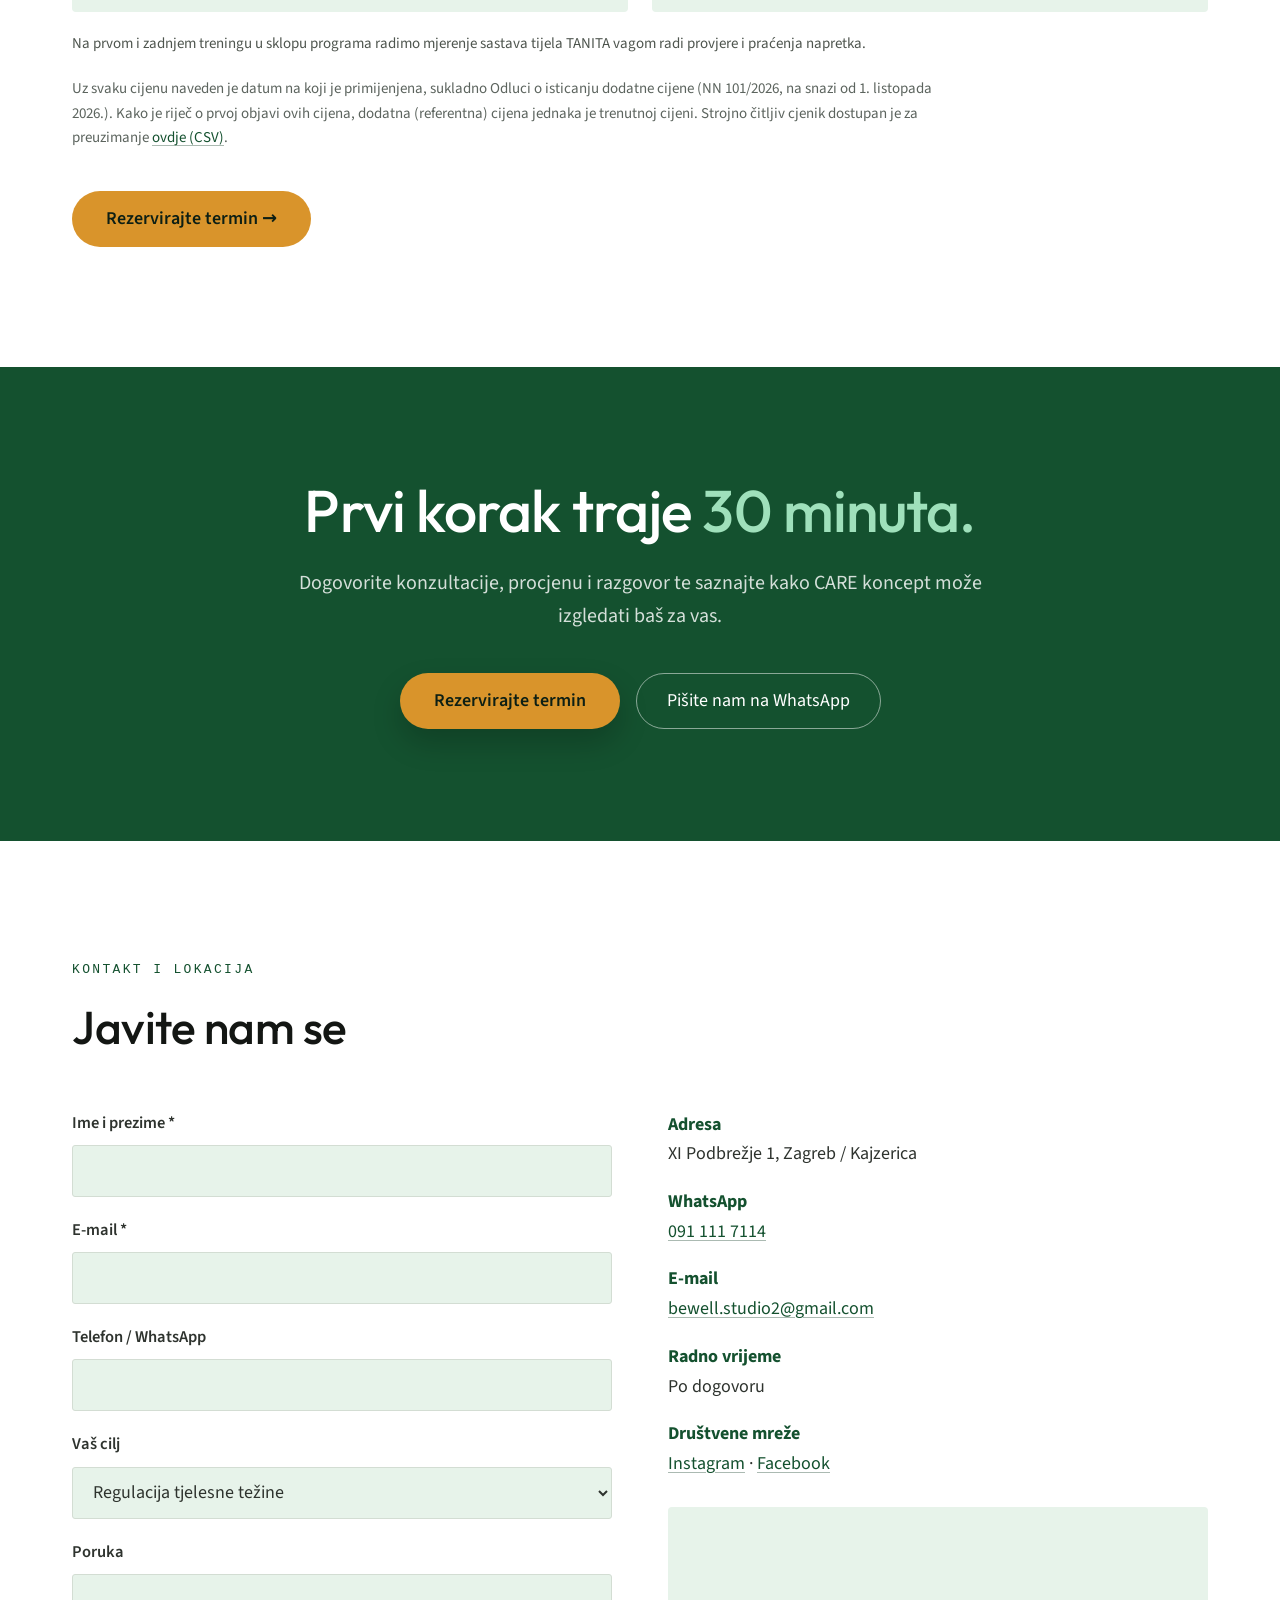
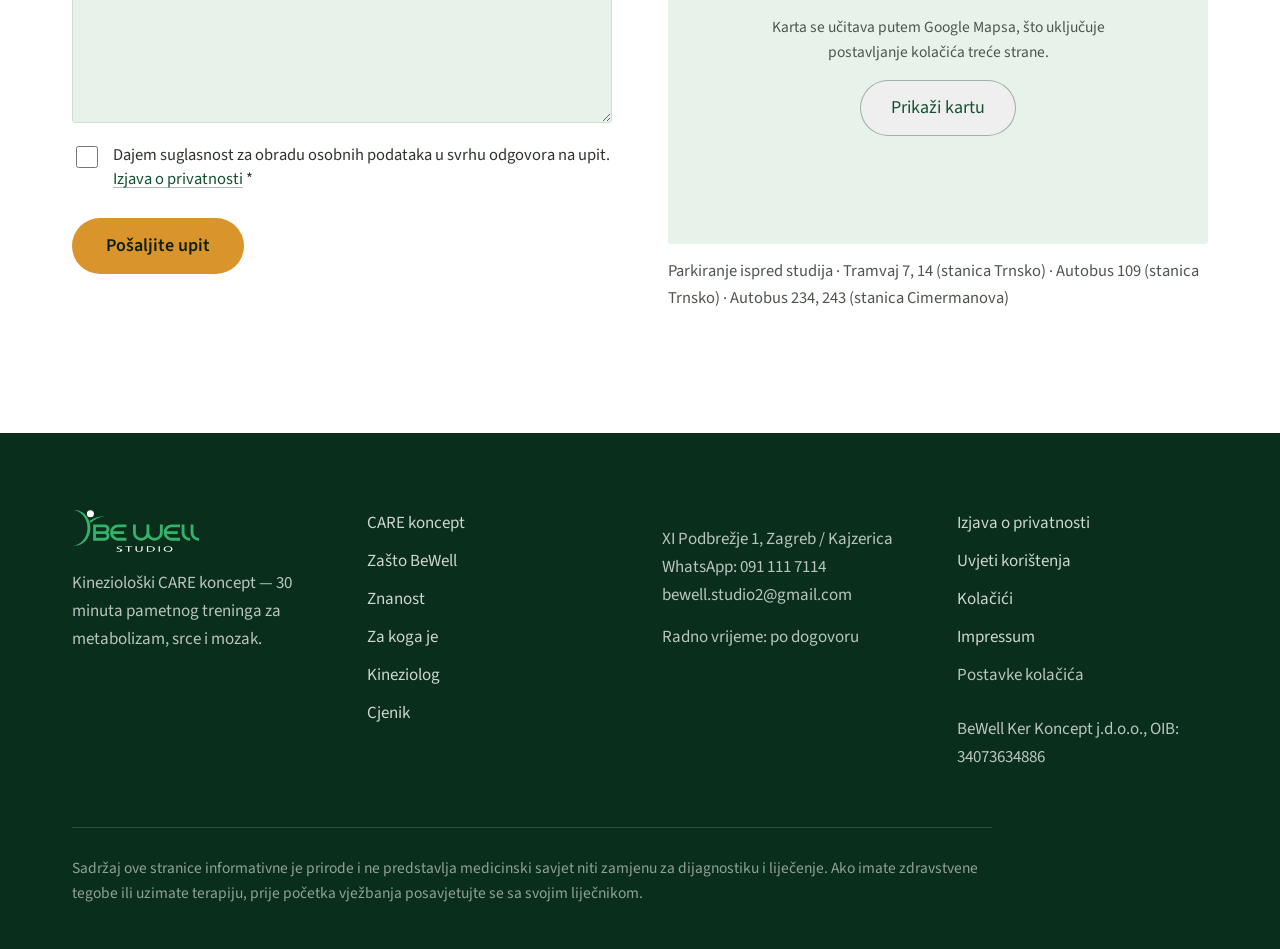
==== commit 32274110: "Align legal page dates, disclose Cal.com/Web3Forms in ToU Was accidentally split from the CSV rename" ====
--- a/index.html
+++ b/index.html
@@ -437,7 +437,7 @@
         <p>Jedan CARE trening bez obveze paketa — idealno za probni termin.</p>
       </div>
       <div class="price-standalone-right">
-        <p class="price-tag">55 €<span class="price-date">cijena na 27.9.2026.</span></p>
+        <p class="price-tag">55 €<span class="price-date">cijena na 29.9.2026.</span></p>
         <a href="https://cal.com/bewell-studio/pojedinacni-trening" target="_blank" rel="noopener" class="price-book-link">Rezerviraj →</a>
       </div>
     </div>
@@ -448,7 +448,7 @@
         <p>Precizna analiza sastava tijela — samostalno ili kao dio praćenja napretka u programu.</p>
       </div>
       <div class="price-standalone-right">
-        <p class="price-tag">30 €<span class="price-date">cijena na 27.9.2026.</span></p>
+        <p class="price-tag">30 €<span class="price-date">cijena na 29.9.2026.</span></p>
         <a href="https://cal.com/bewell-studio/15min" target="_blank" rel="noopener" class="price-book-link">Rezerviraj →</a>
       </div>
     </div>
@@ -459,23 +459,23 @@
       <div data-reveal data-reveal-offset="0" class="price-card">
         <p class="price-card-label">Paket 1 mjesec</p>
         <ul class="price-list">
-          <li><span>Jedna osoba – 2× tjedno</span><span class="price">400 €<span class="price-date">27.9.2026.</span></span></li>
-          <li><span>Dvije osobe – 2× tjedno</span><span class="price">640 €<span class="price-date">27.9.2026.</span></span></li>
-          <li><span>Jedna osoba – 3× tjedno</span><span class="price">570 €<span class="price-date">27.9.2026.</span></span></li>
-          <li><span>Dvije osobe – 3× tjedno</span><span class="price">910 €<span class="price-date">27.9.2026.</span></span></li>
+          <li><span>Jedna osoba – 2× tjedno</span><span class="price">400 €<span class="price-date">29.9.2026.</span></span></li>
+          <li><span>Dvije osobe – 2× tjedno</span><span class="price">640 €<span class="price-date">29.9.2026.</span></span></li>
+          <li><span>Jedna osoba – 3× tjedno</span><span class="price">570 €<span class="price-date">29.9.2026.</span></span></li>
+          <li><span>Dvije osobe – 3× tjedno</span><span class="price">910 €<span class="price-date">29.9.2026.</span></span></li>
         </ul>
       </div>
       <div data-reveal data-reveal-offset="120" class="price-card">
         <p class="price-card-label">Paket 3 mjeseca</p>
         <ul class="price-list">
-          <li><span>Jedna osoba – 2× tjedno</span><span class="price">960 €<span class="price-date">27.9.2026.</span></span></li>
-          <li><span>Dvije osobe – 2× tjedno</span><span class="price">1536 €<span class="price-date">27.9.2026.</span></span></li>
+          <li><span>Jedna osoba – 2× tjedno</span><span class="price">960 €<span class="price-date">29.9.2026.</span></span></li>
+          <li><span>Dvije osobe – 2× tjedno</span><span class="price">1536 €<span class="price-date">29.9.2026.</span></span></li>
         </ul>
       </div>
     </div>
 
     <p class="price-footnote">Na prvom i zadnjem treningu u sklopu programa radimo mjerenje sastava tijela TANITA vagom radi provjere i praćenja napretka.</p>
-    <p class="price-footnote price-anchor-note">Uz svaku cijenu naveden je datum na koji je primijenjena, sukladno Odluci o isticanju dodatne cijene (NN 101/2026, na snazi od 1. listopada 2026.). Kako je riječ o prvoj objavi ovih cijena, dodatna (referentna) cijena jednaka je trenutnoj cijeni. Strojno čitljiv cjenik dostupan je za preuzimanje <a href="studio_XI%20Podbre%C5%BEje%201%20Zagreb_01_1_27.09.2026_20%3A09.csv" download>ovdje (CSV)</a>.</p>
+    <p class="price-footnote price-anchor-note">Uz svaku cijenu naveden je datum na koji je primijenjena, sukladno Odluci o isticanju dodatne cijene (NN 101/2026, na snazi od 1. listopada 2026.). Kako je riječ o prvoj objavi ovih cijena, dodatna (referentna) cijena jednaka je trenutnoj cijeni. Strojno čitljiv cjenik dostupan je za preuzimanje <a href="studio_XI%20Podbre%C5%BEje%201%20Zagreb_01_1_29.09.2026_10-00.csv" download>ovdje (CSV)</a>.</p>
 
     <p class="price-cta"><a href="https://cal.com/bewell-studio/30min" target="_blank" rel="noopener" class="pill-btn">Rezervirajte termin →</a></p>
   </div>
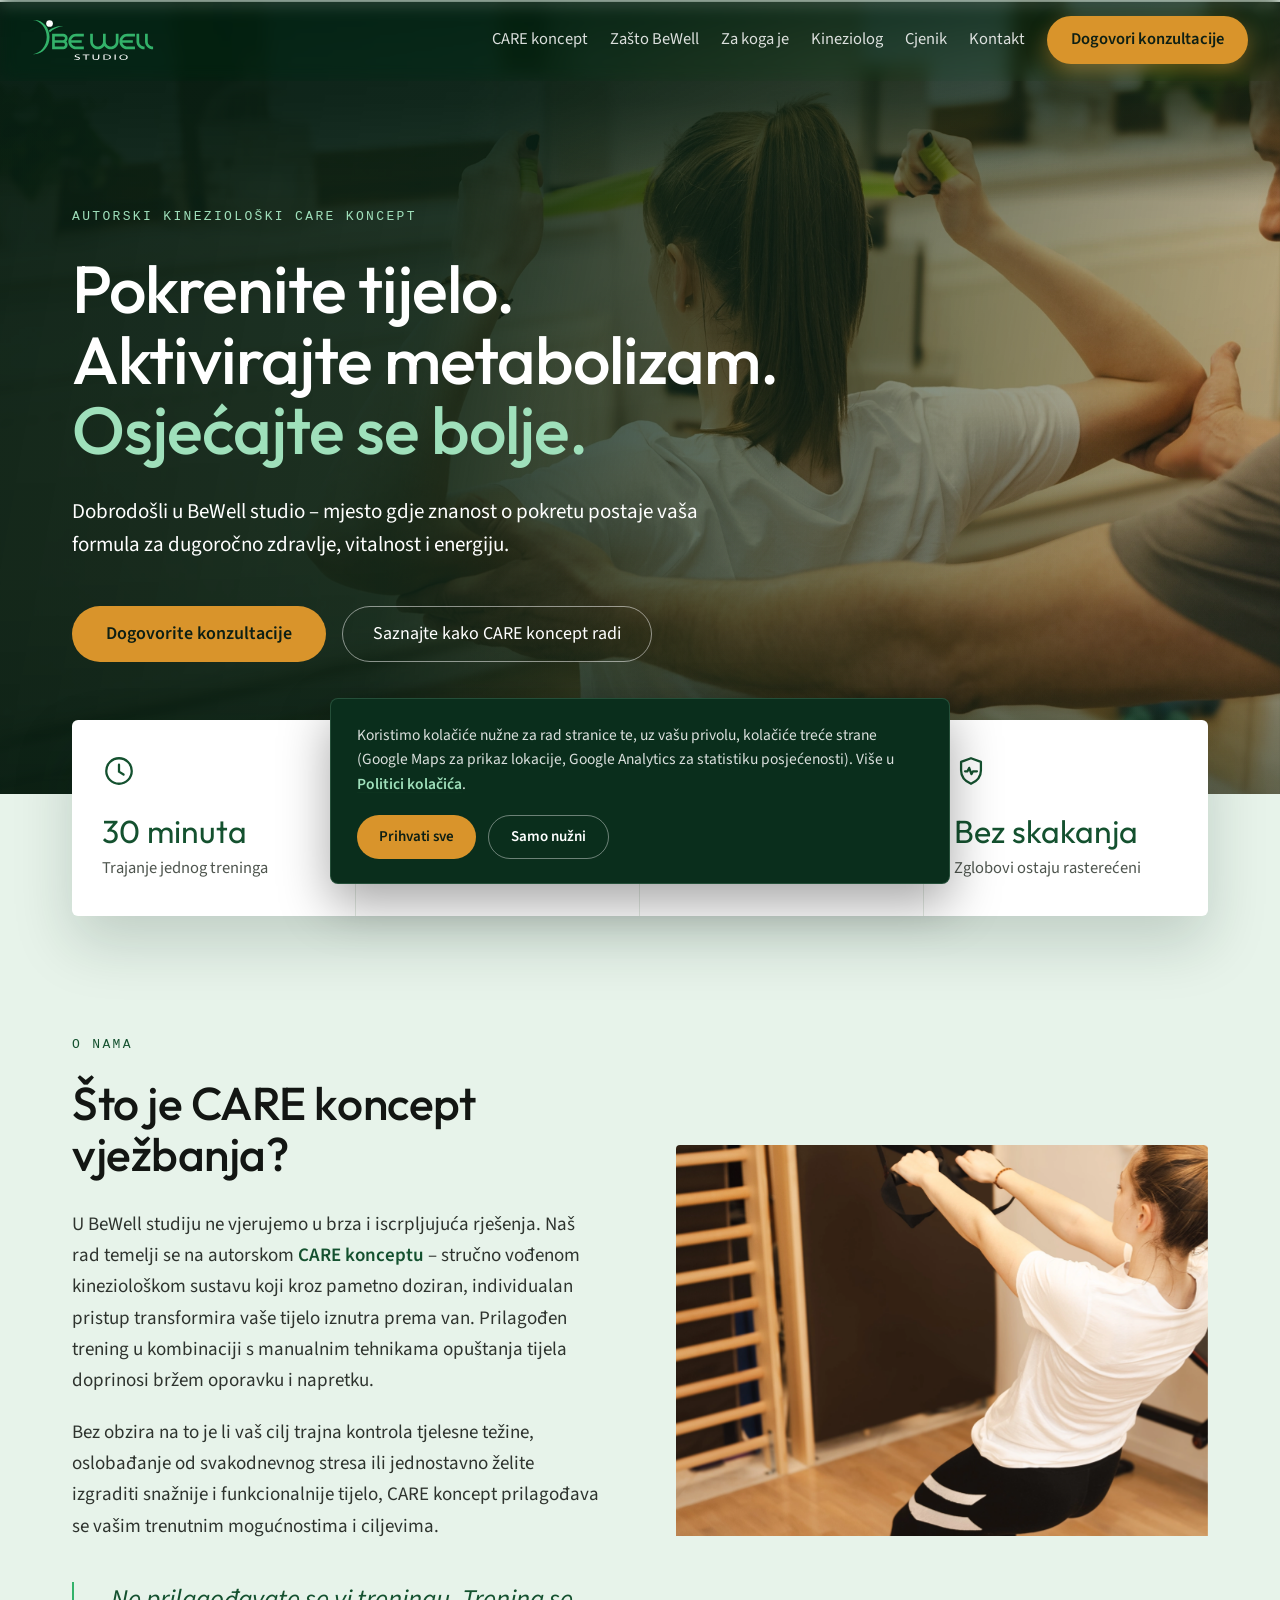
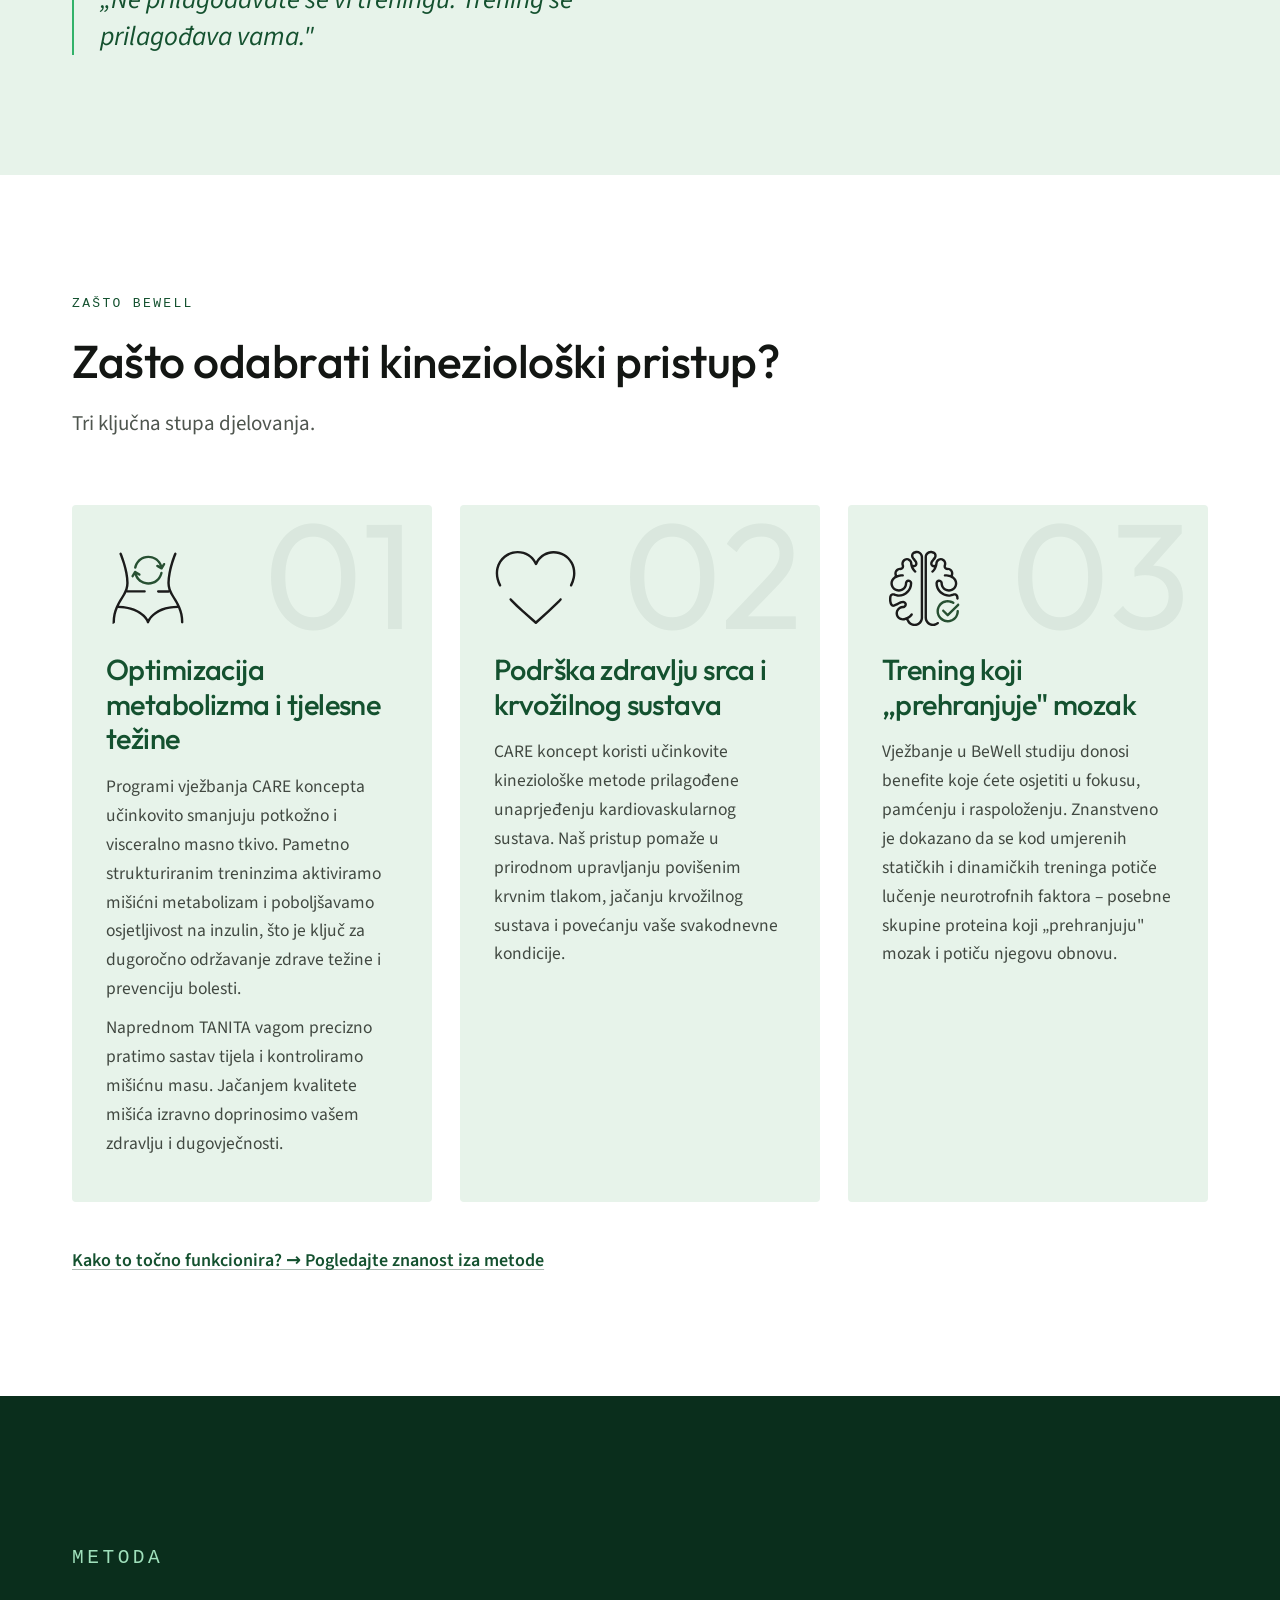
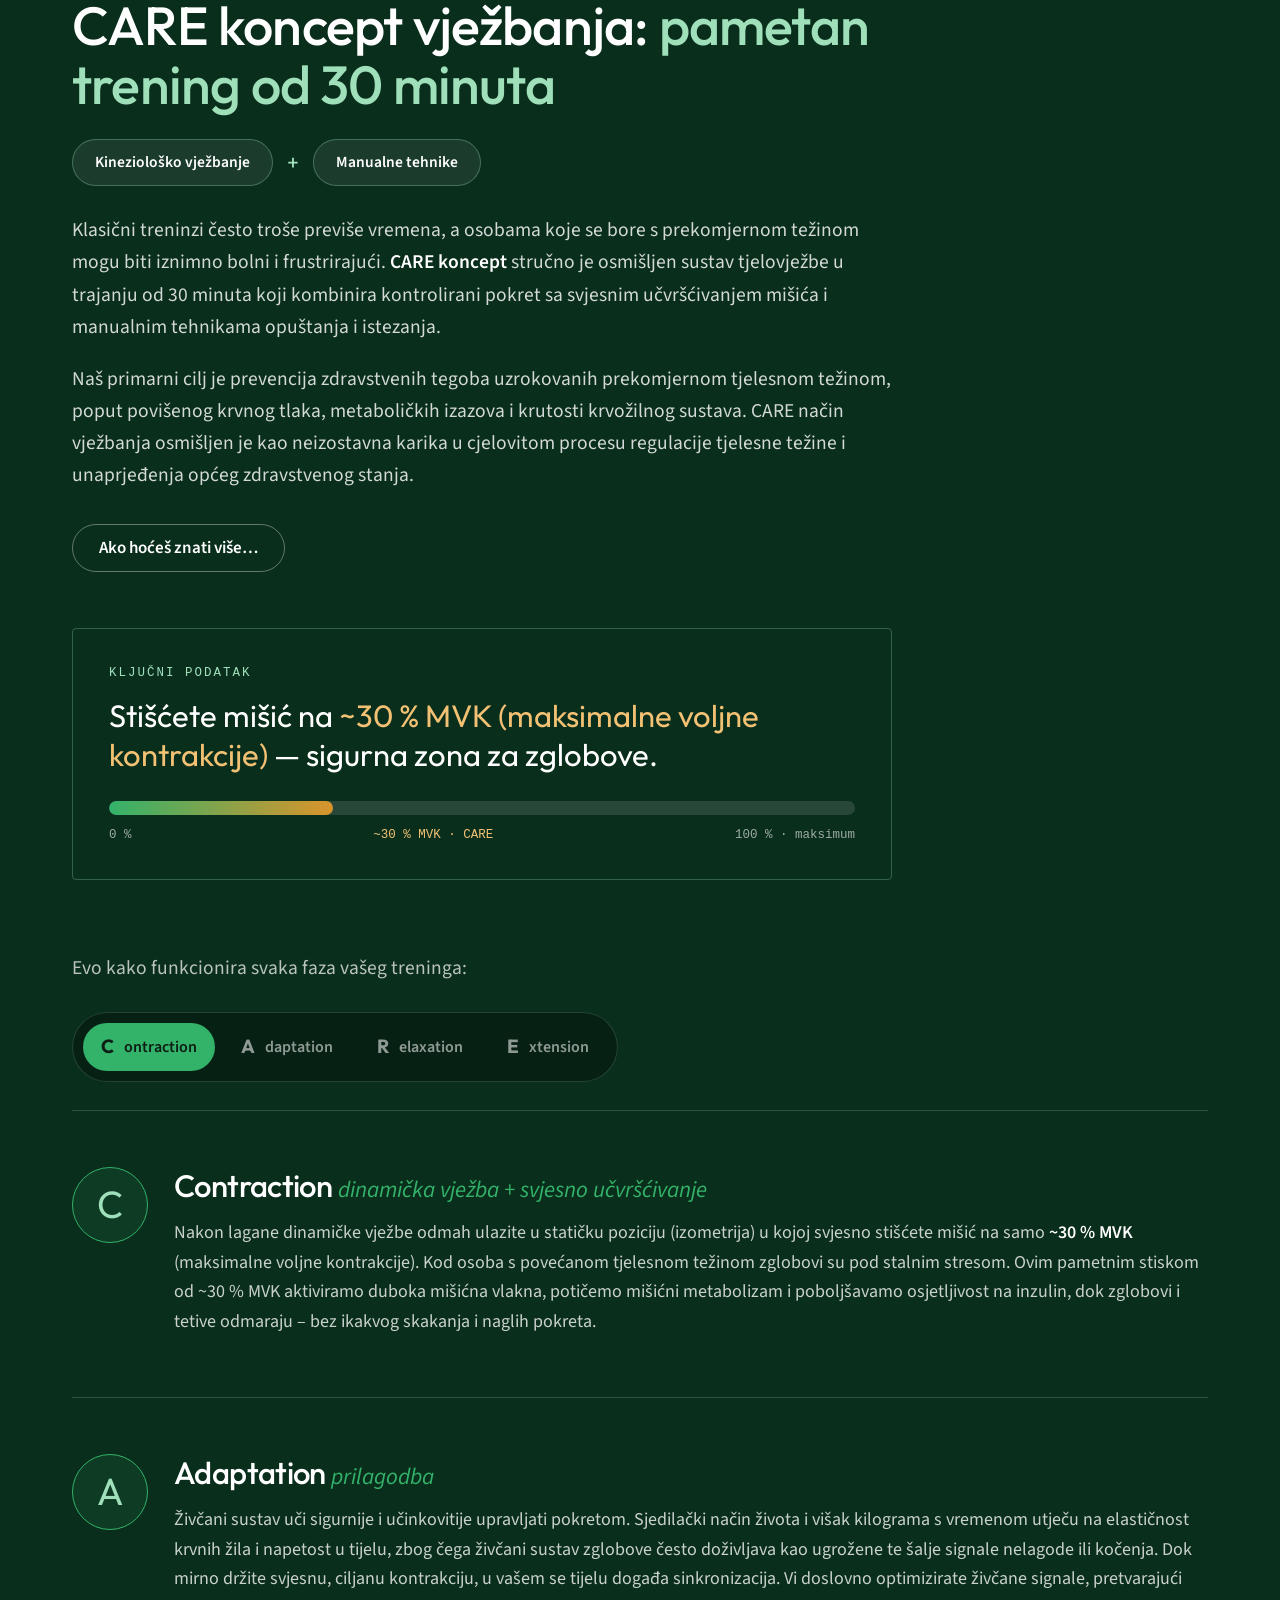
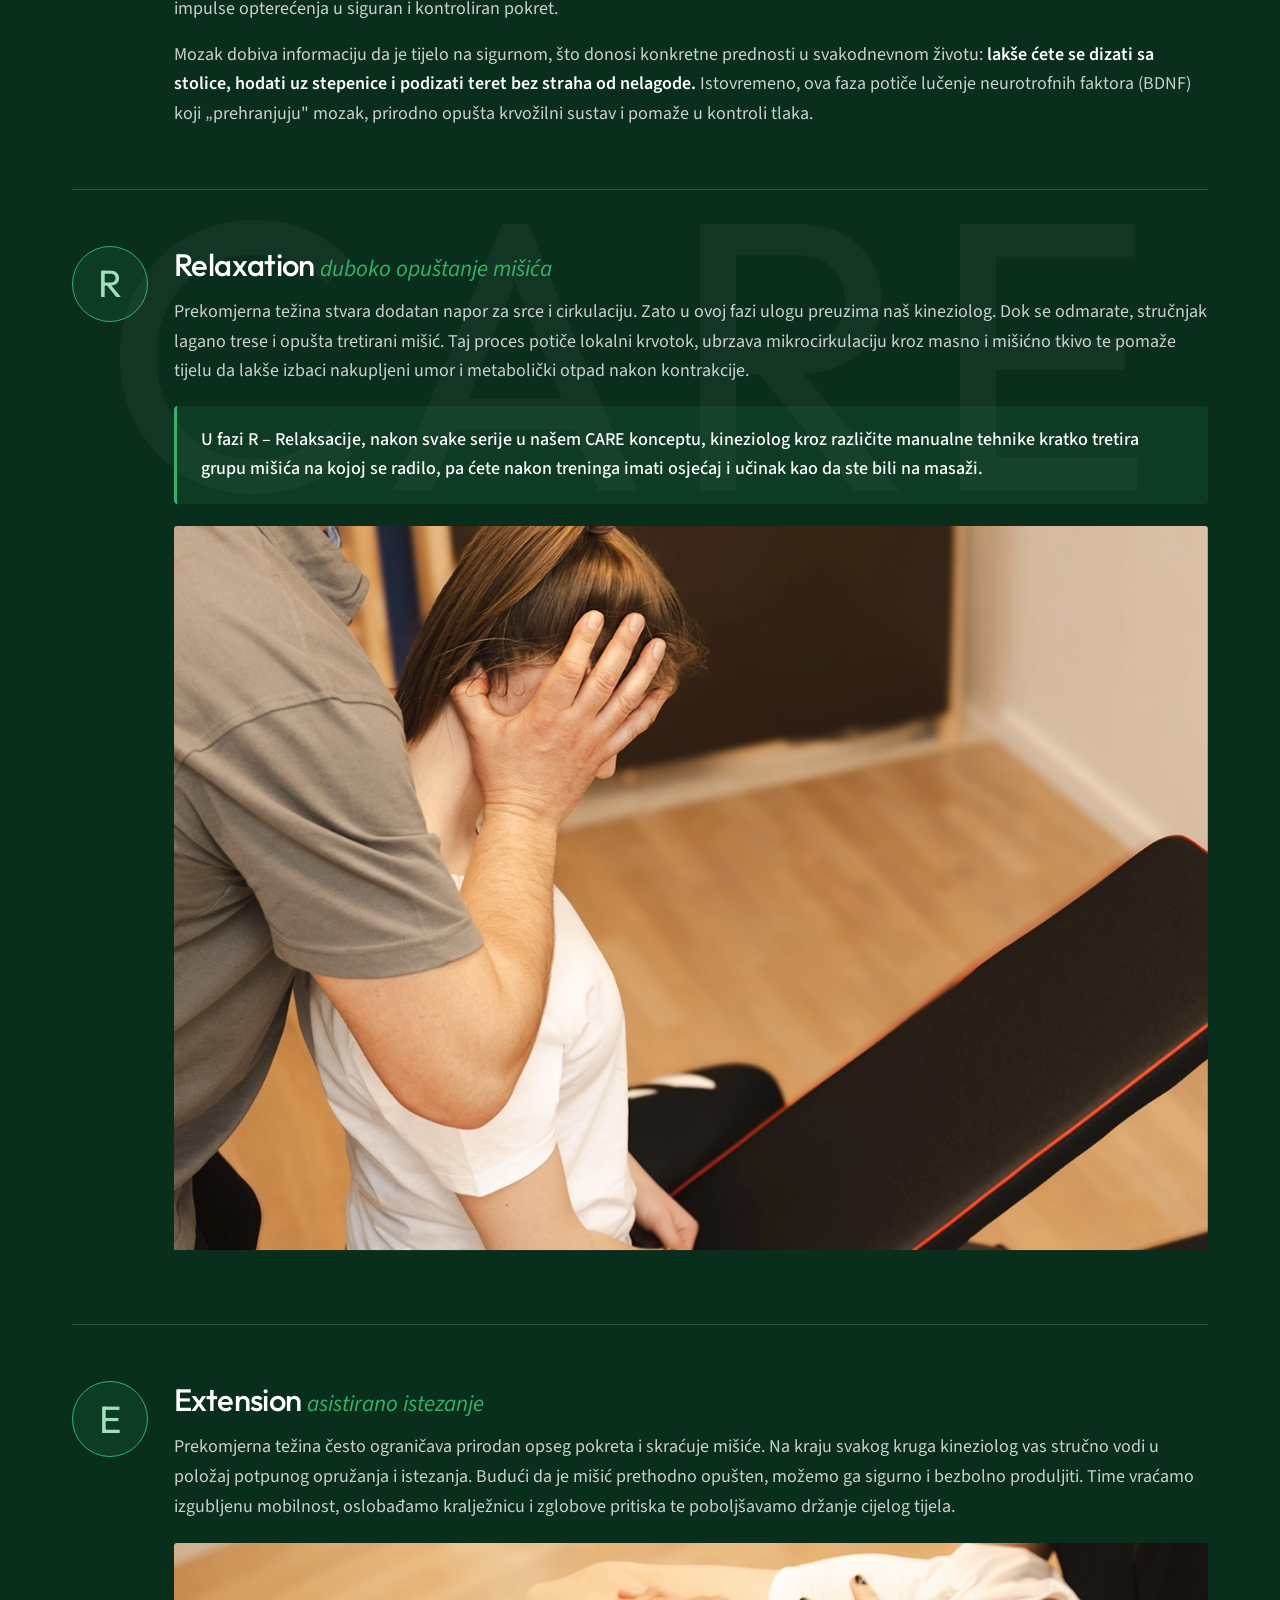
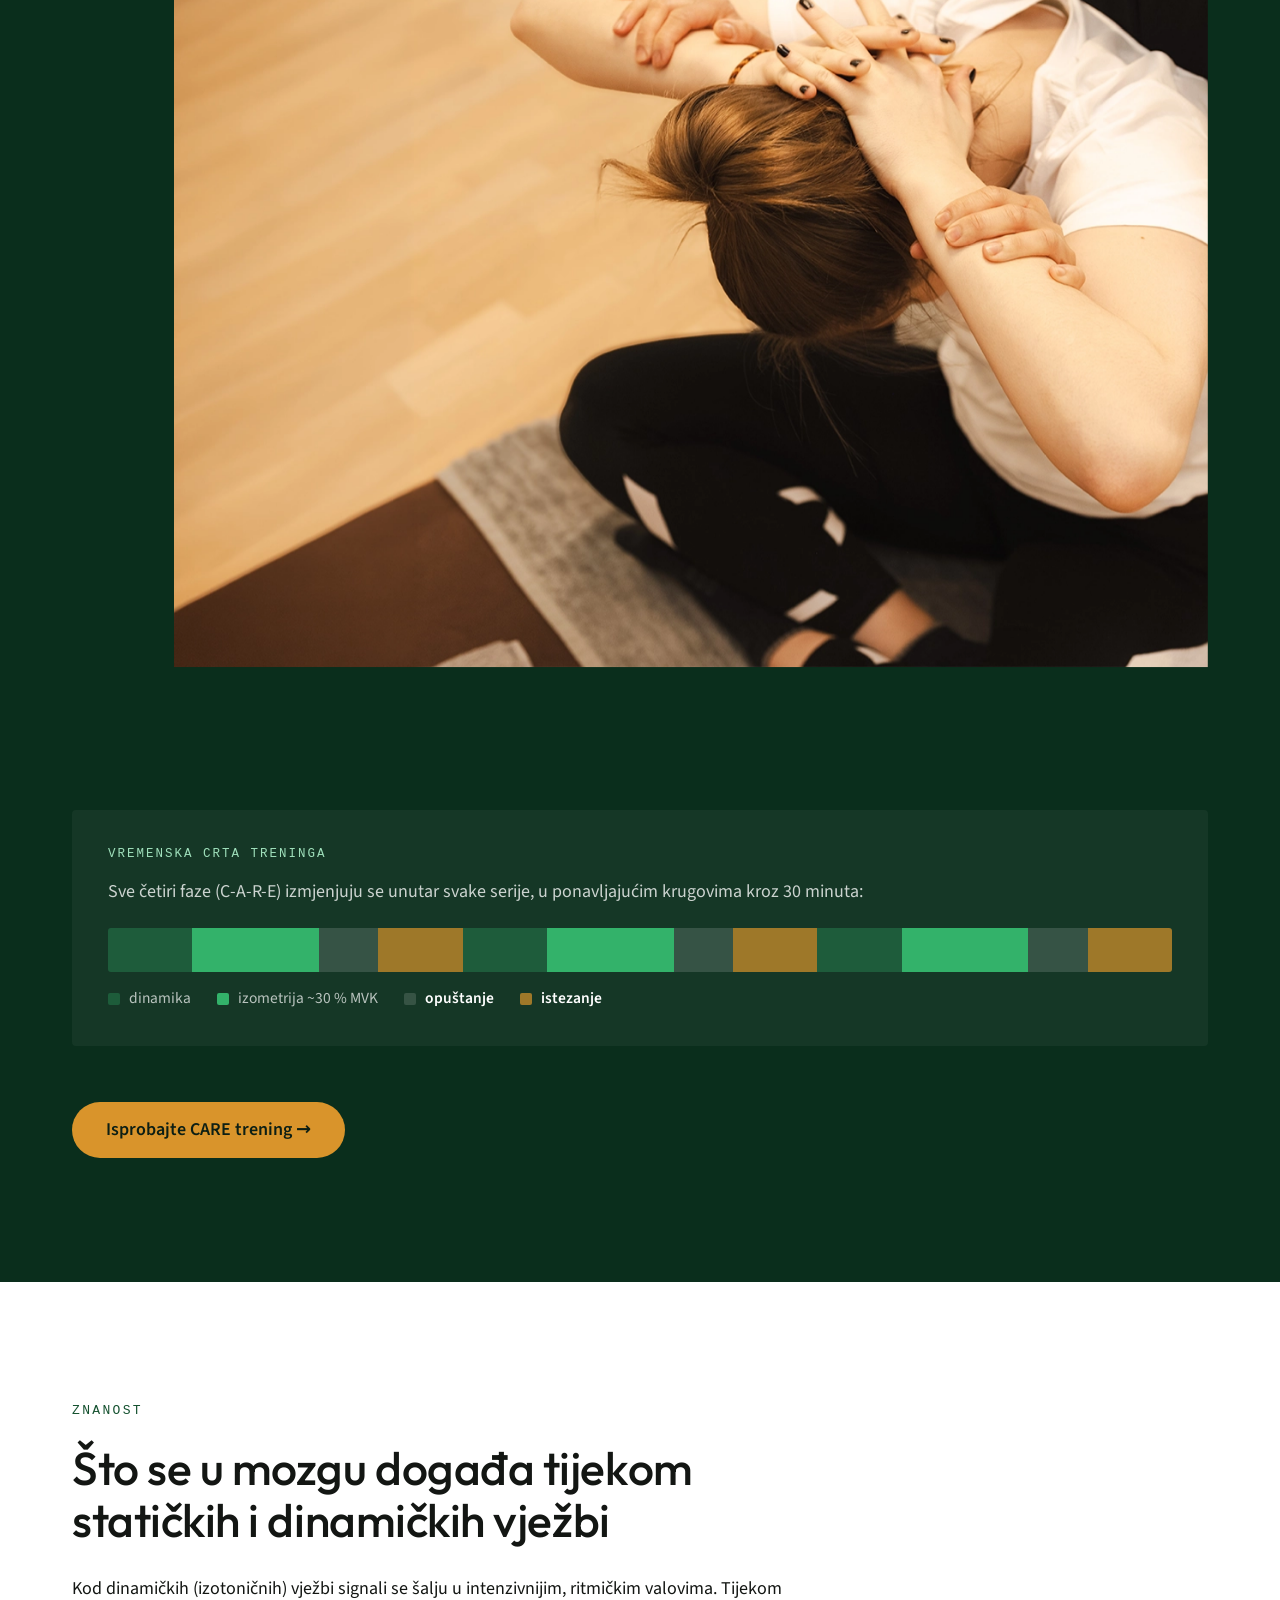
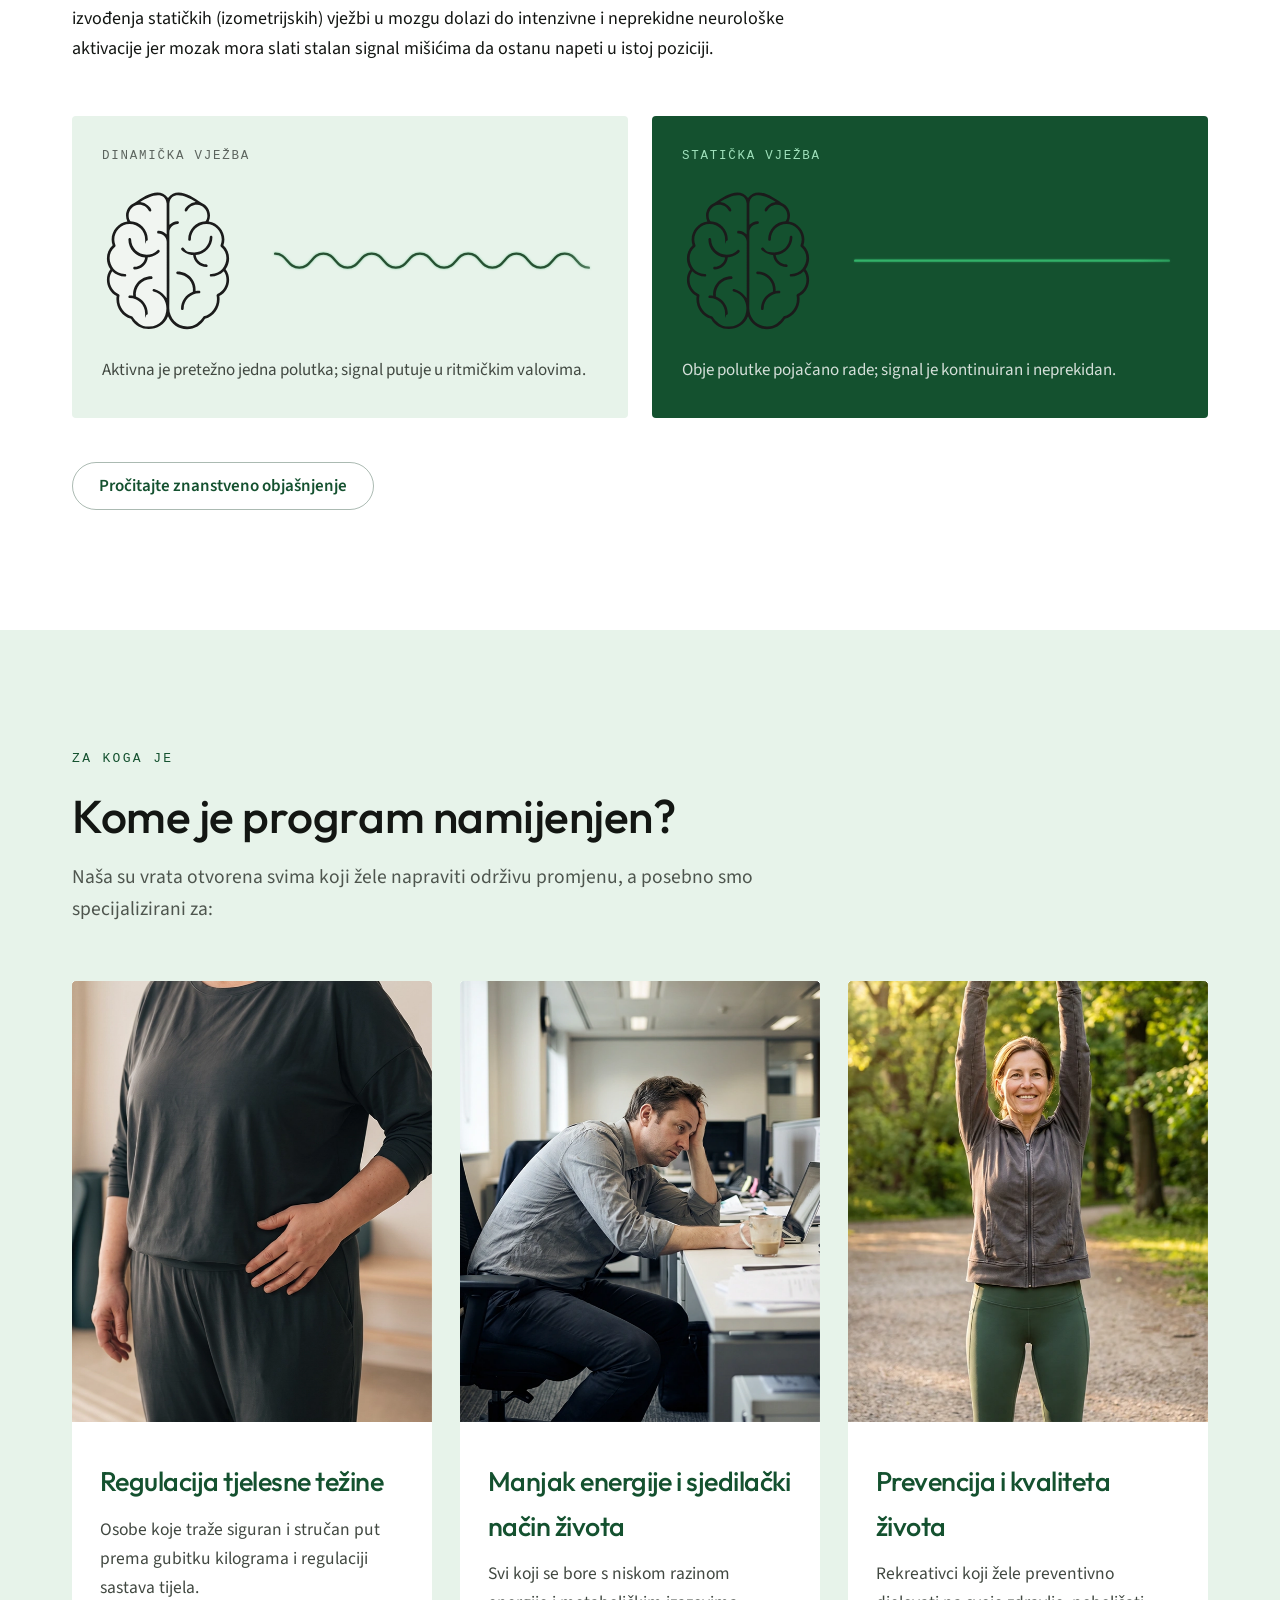
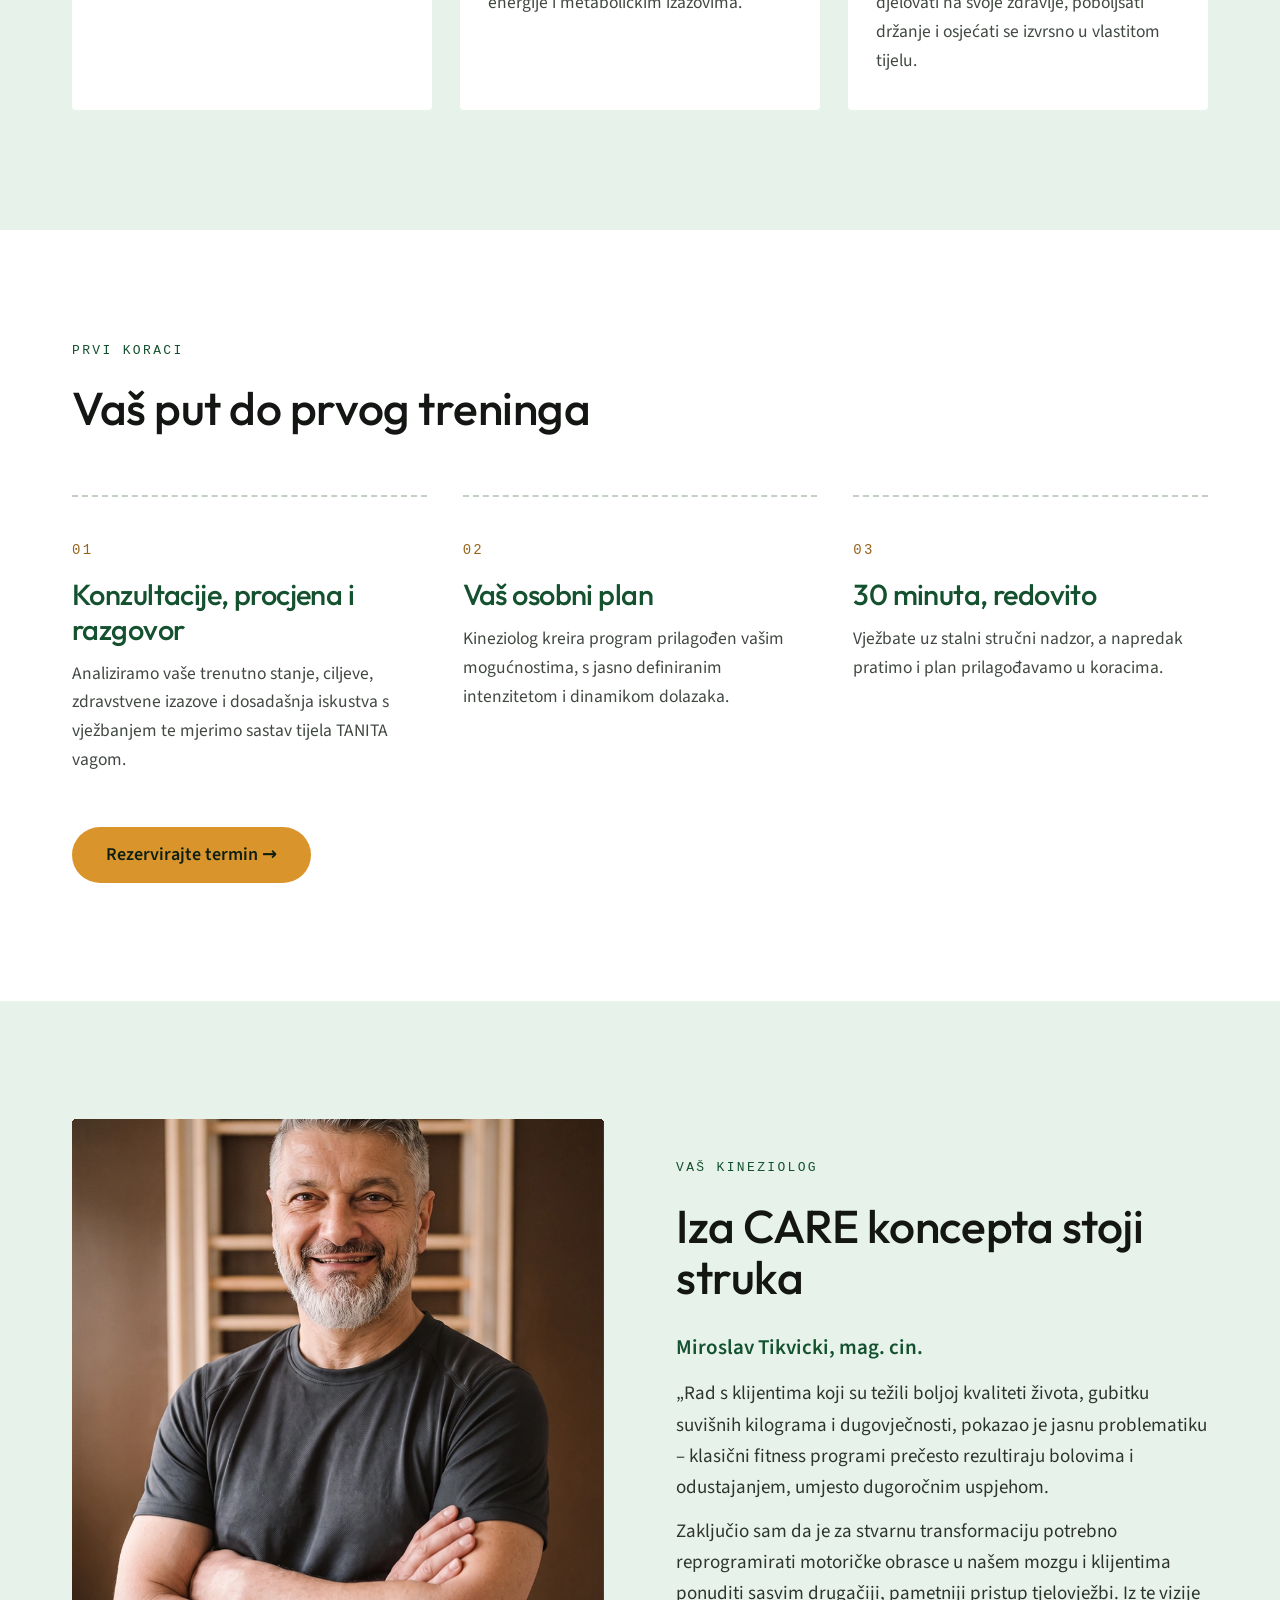
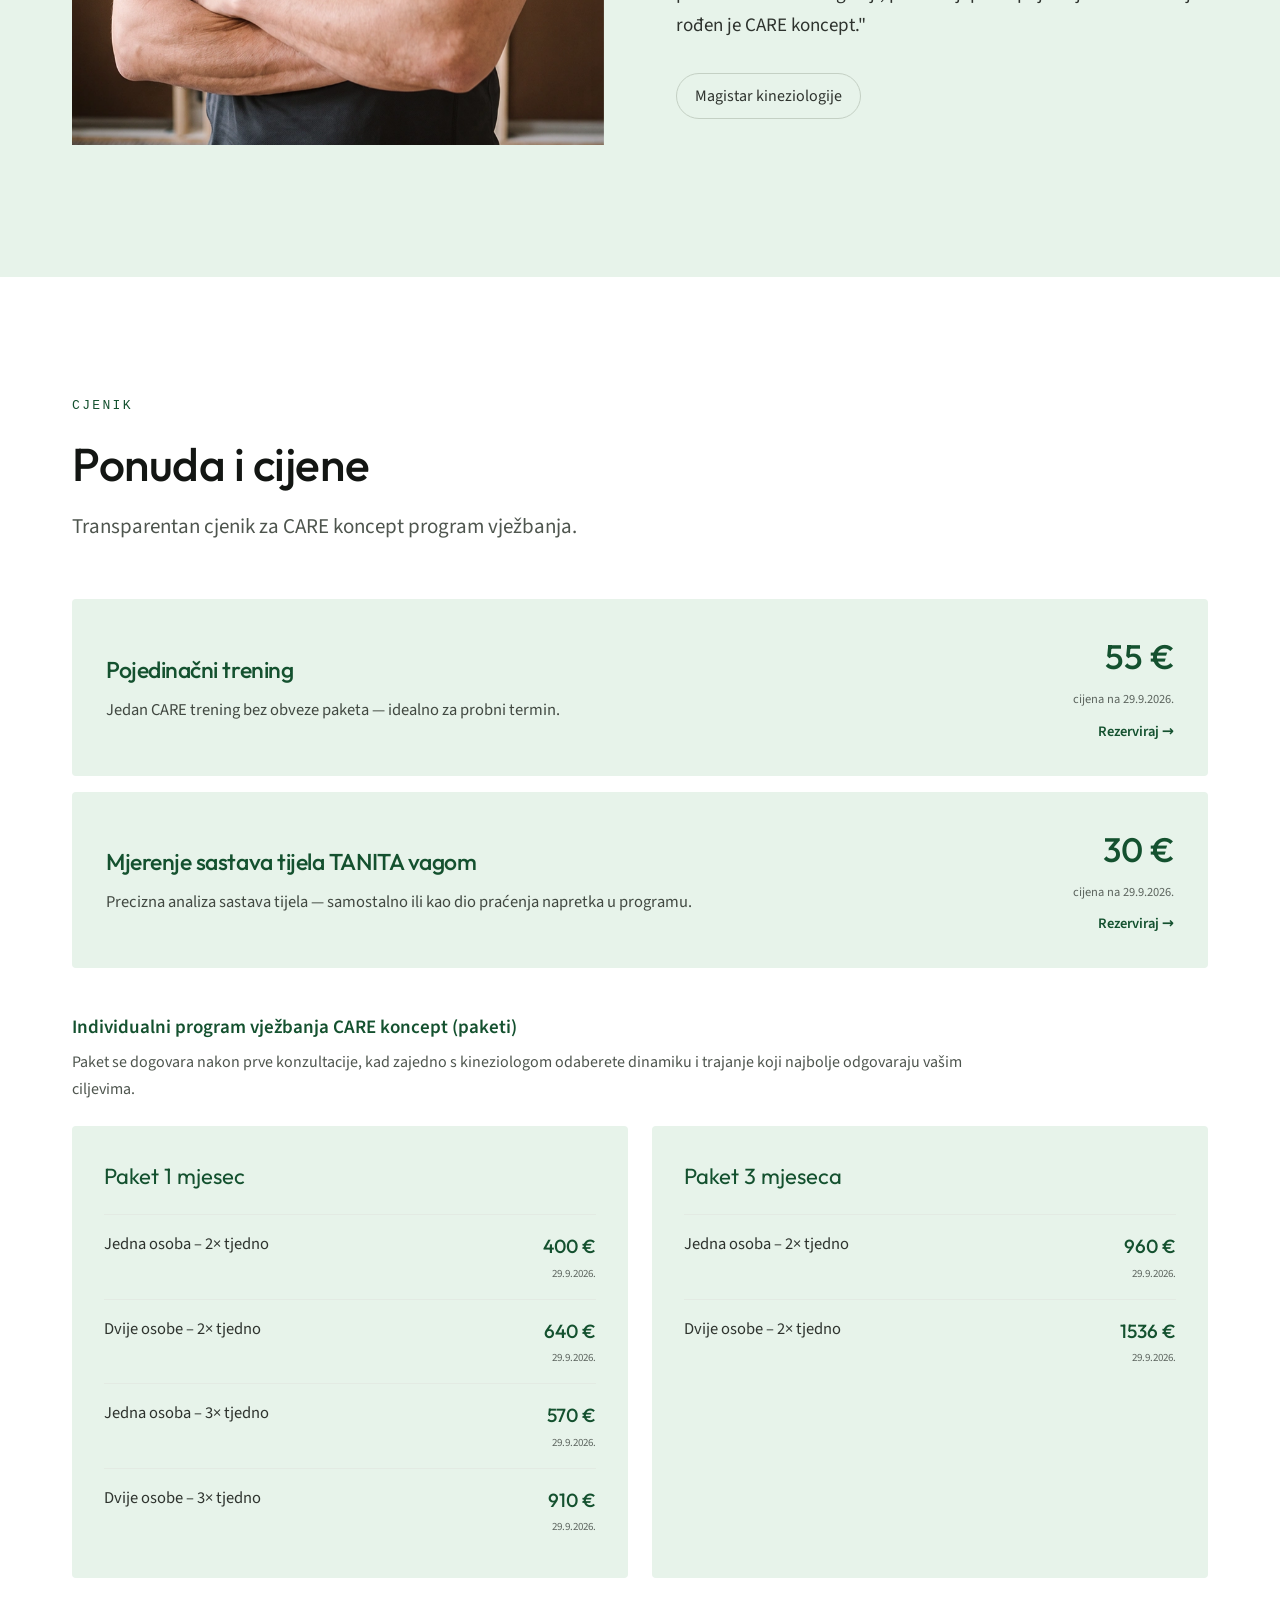
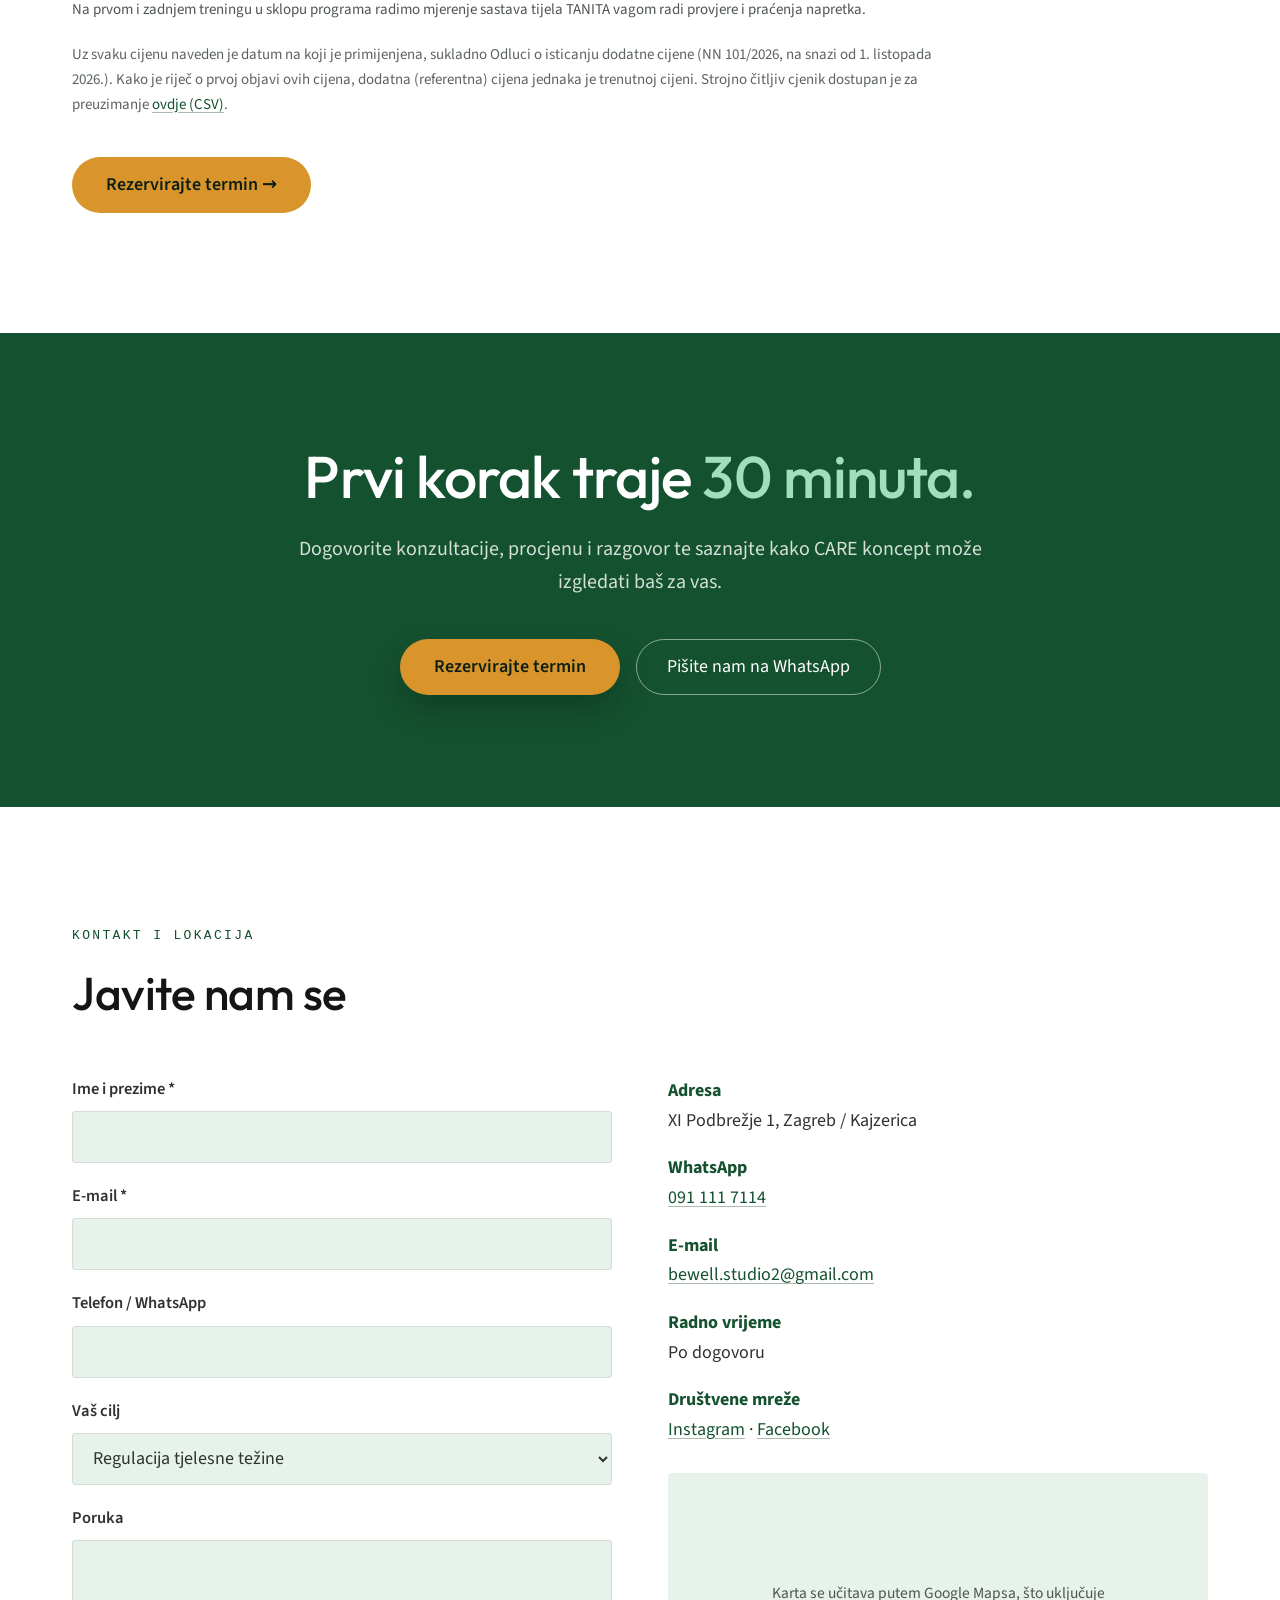
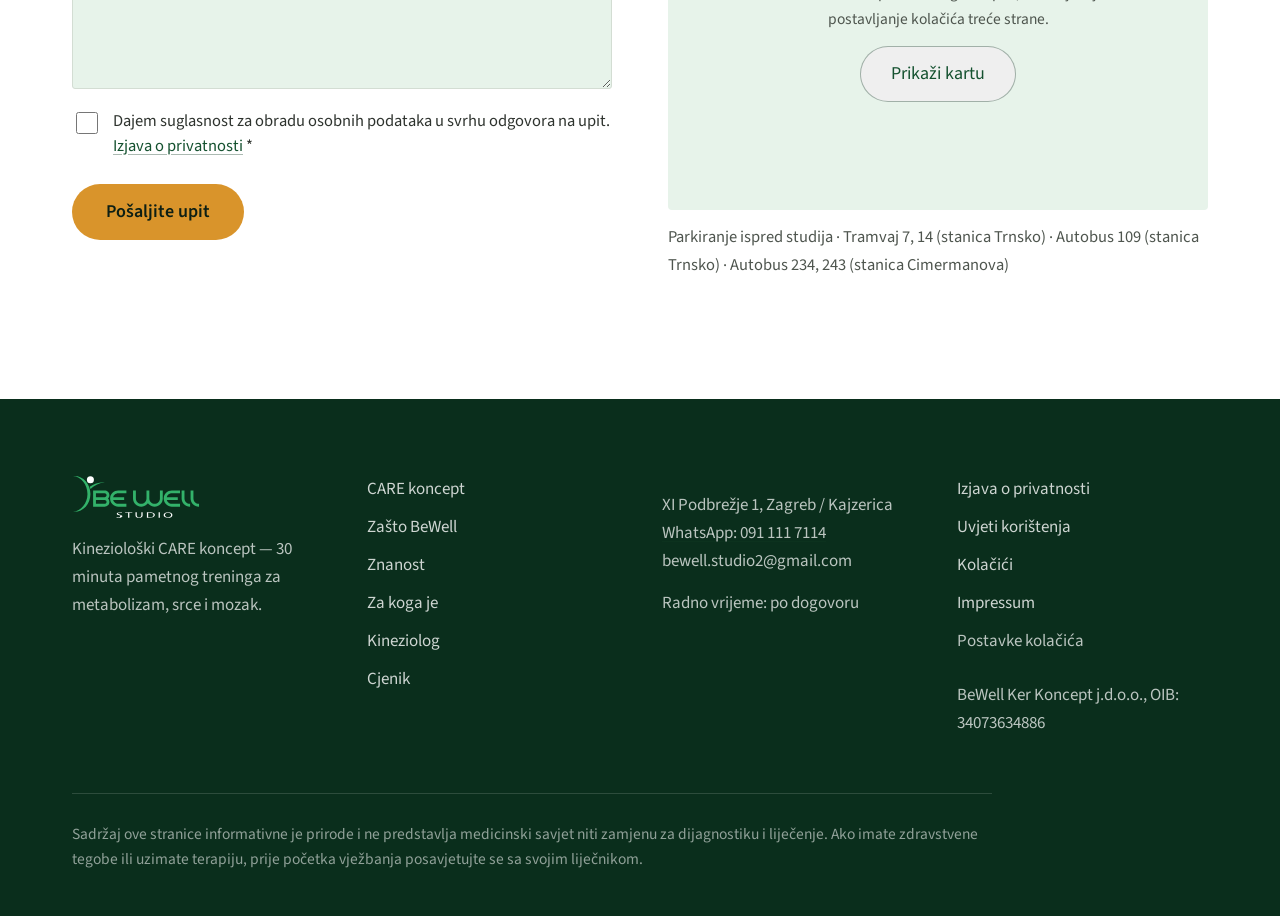
==== commit fbd65d7f: "Remove leftover internal design-reference labels "D2", "D3 · shematski prikaz, zamjenjivo medicinsko" ====
--- a/index.html
+++ b/index.html
@@ -170,7 +170,7 @@
     </div>
 
     <div data-reveal class="data-card">
-      <p class="eyebrow">Ključni podatak · D2</p>
+      <p class="eyebrow">Ključni podatak</p>
       <p class="stat-line">Stišćete mišić na <span class="amber">~30 % MVK (maksimalne voljne kontrakcije)</span> — sigurna zona za zglobove.</p>
       <div class="gauge-track"><div class="gauge-fill"></div></div>
       <div class="gauge-labels"><span>0 %</span><span class="amber">~30 % MVK · CARE</span><span>100 % · maksimum</span></div>
@@ -229,7 +229,7 @@
     </div>
 
     <div data-reveal class="timeline-card">
-      <p class="eyebrow">D4 · Vremenska crta treninga</p>
+      <p class="eyebrow">Vremenska crta treninga</p>
       <p class="lead">Sve četiri faze (C-A-R-E) izmjenjuju se unutar svake serije, u ponavljajućim krugovima kroz 30 minuta:</p>
       <div class="timeline-bar" id="timelineBar">
         <div class="dyn"></div><div class="iso"></div><div class="rest"></div><div class="stretch"></div>
@@ -314,7 +314,6 @@
         <p class="caption">Obje polutke pojačano rade; signal je kontinuiran i neprekidan.</p>
       </div>
     </div>
-    <p class="znanost-footnote">D3 · shematski prikaz, zamjenjivo medicinskom ilustracijom</p>
 
     <button class="science-toggle" id="scienceToggle" aria-expanded="false">Pročitajte znanstveno objašnjenje</button>
 
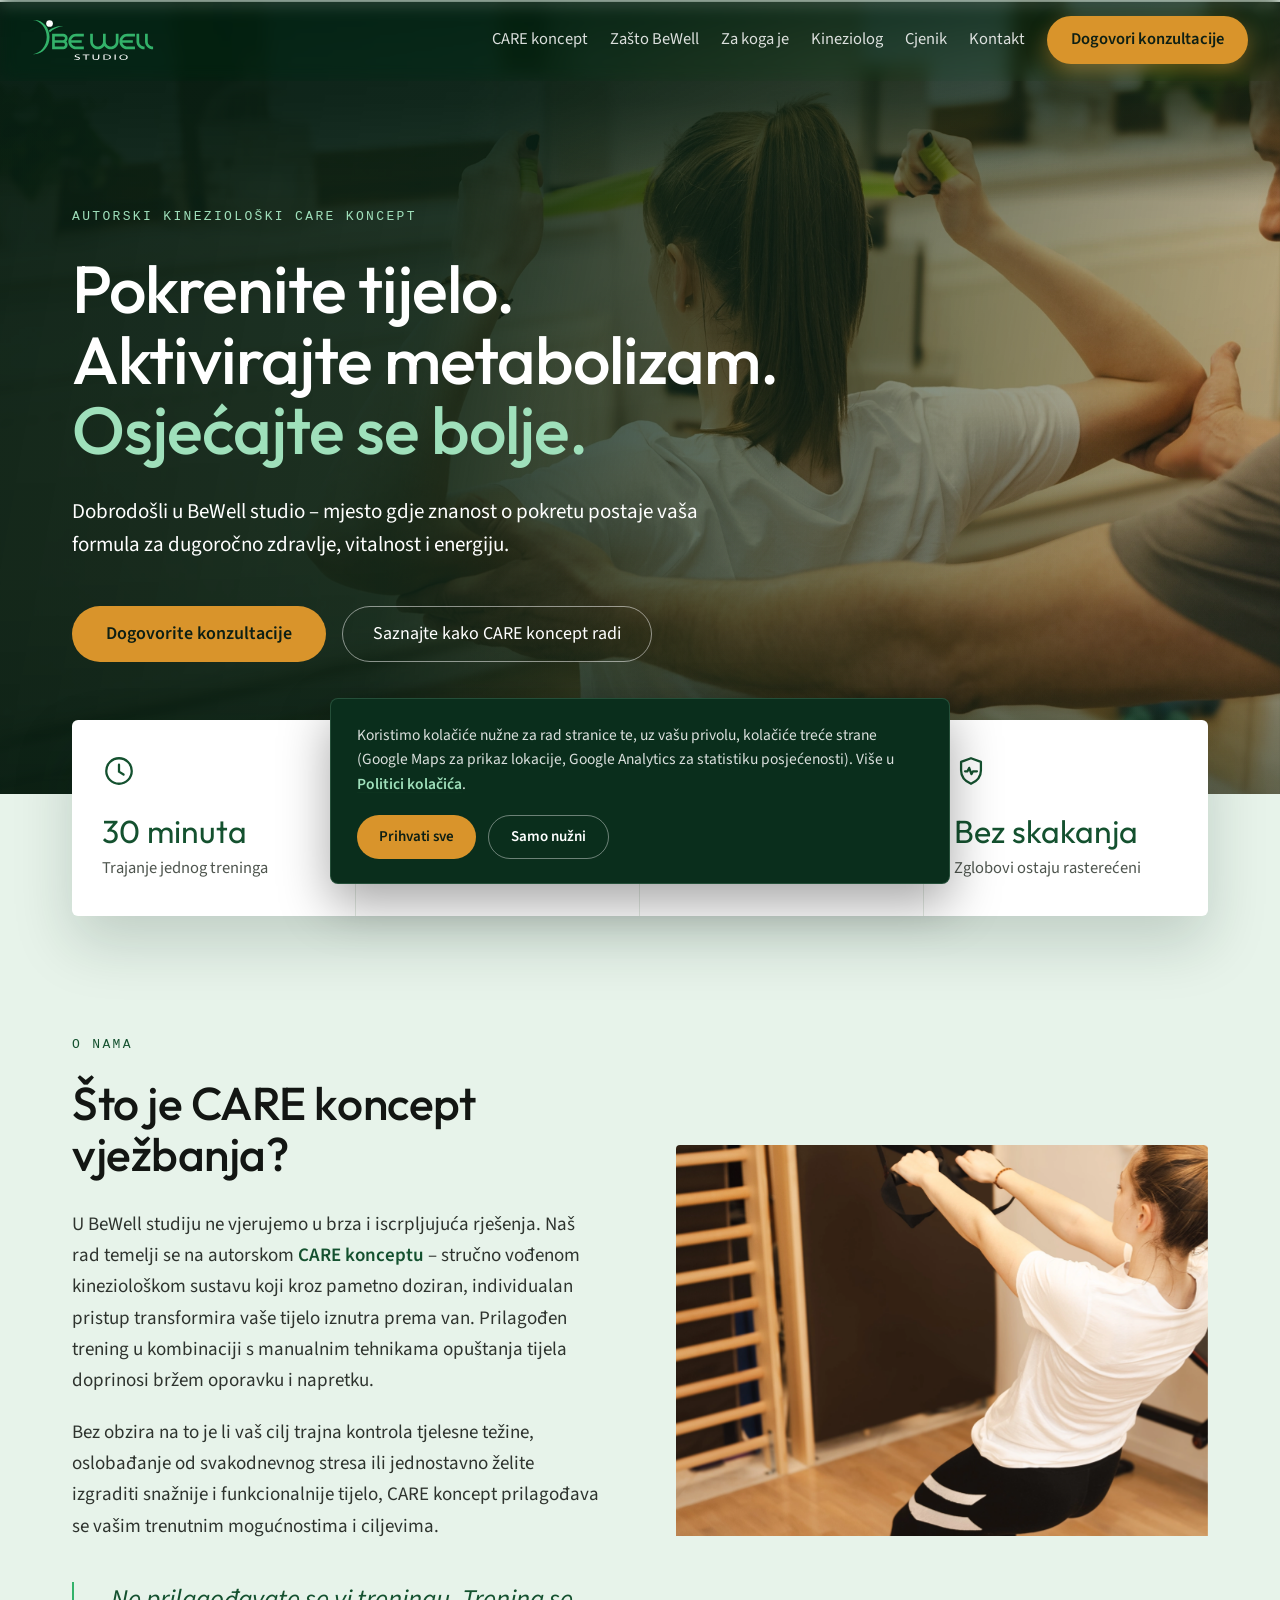
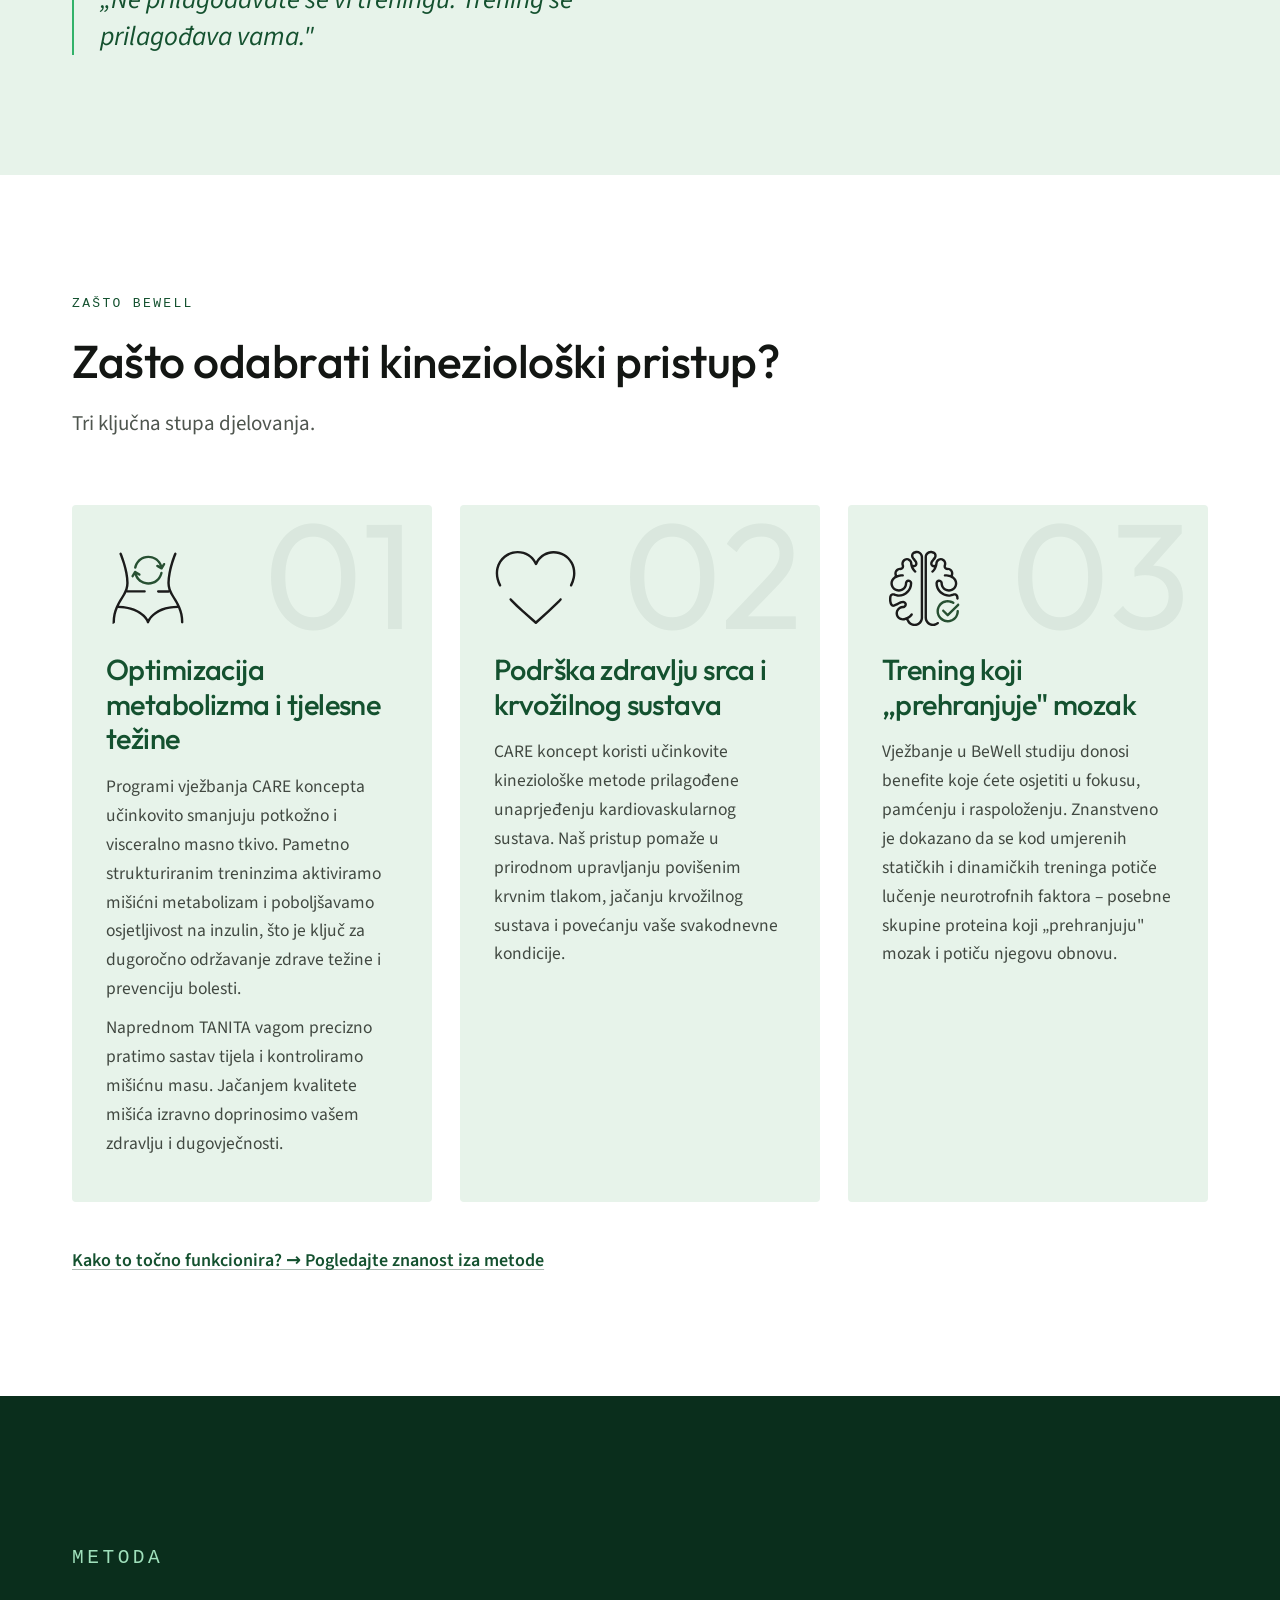
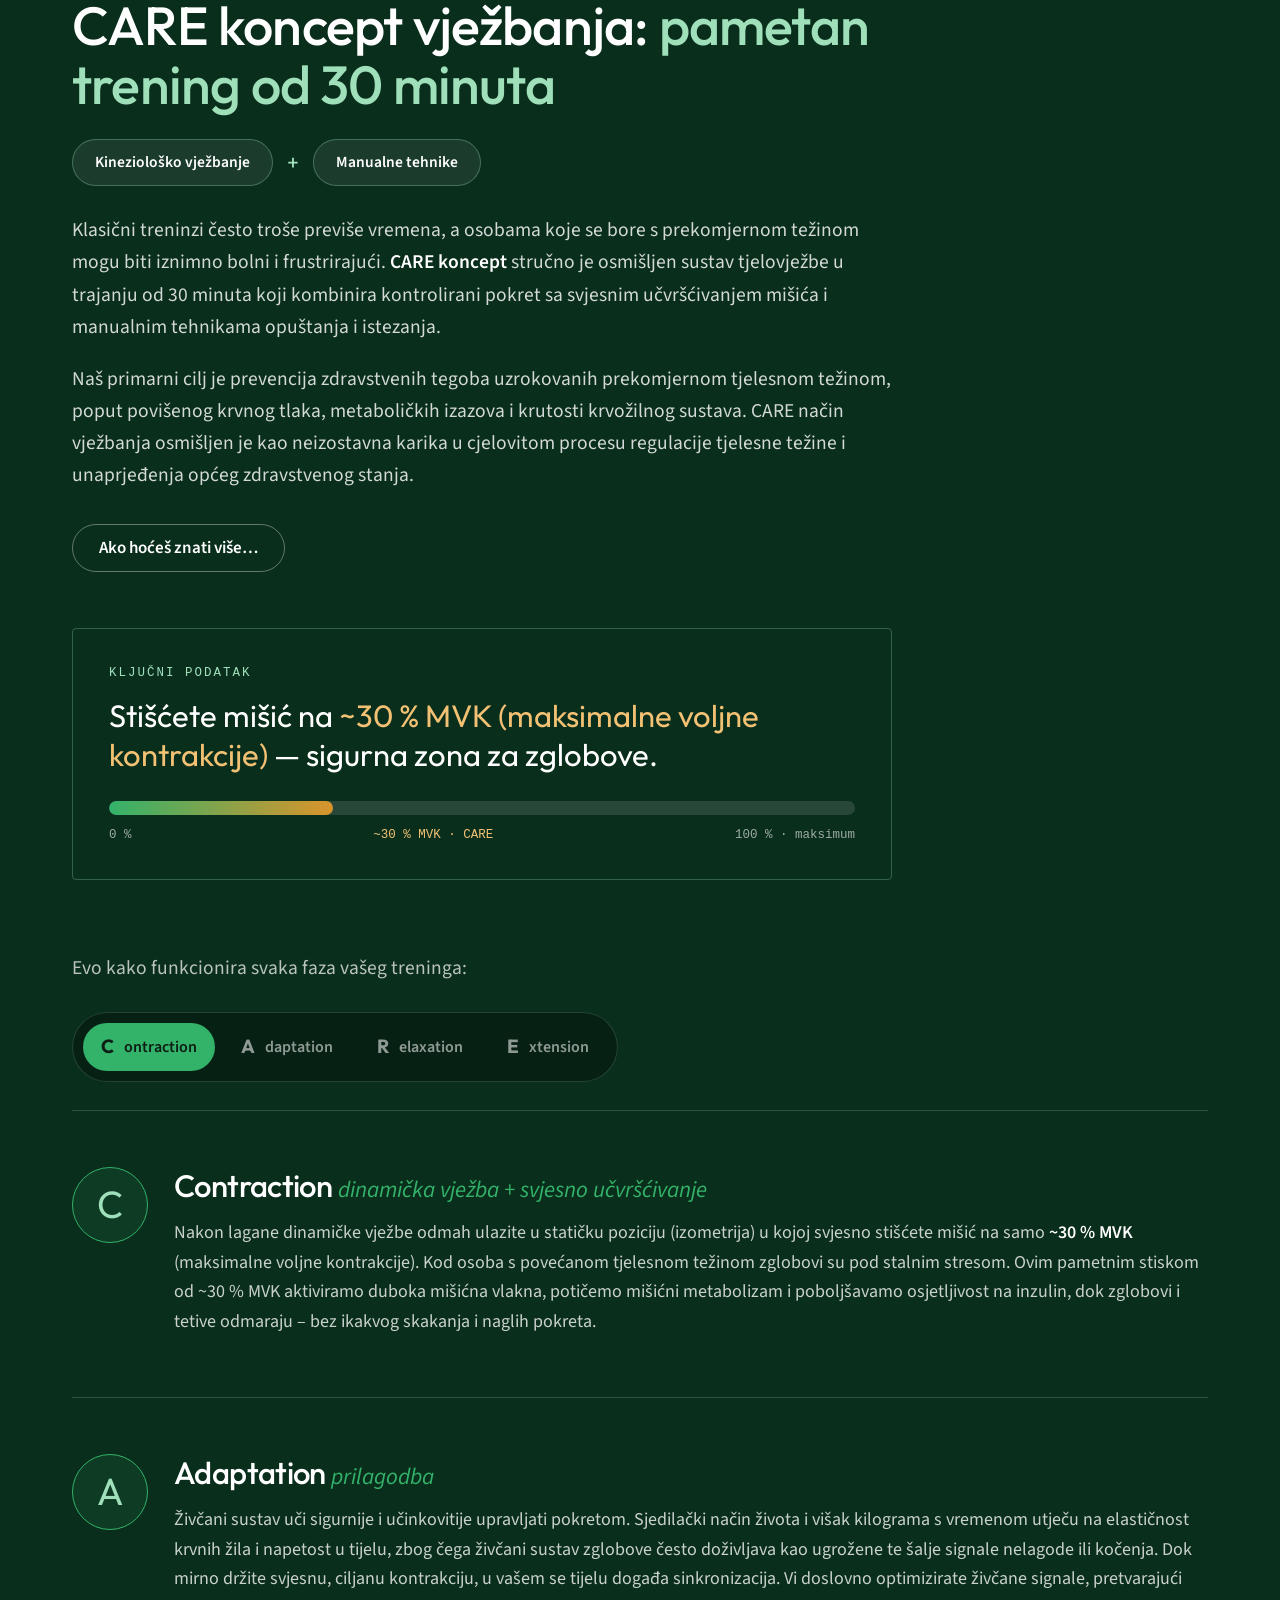
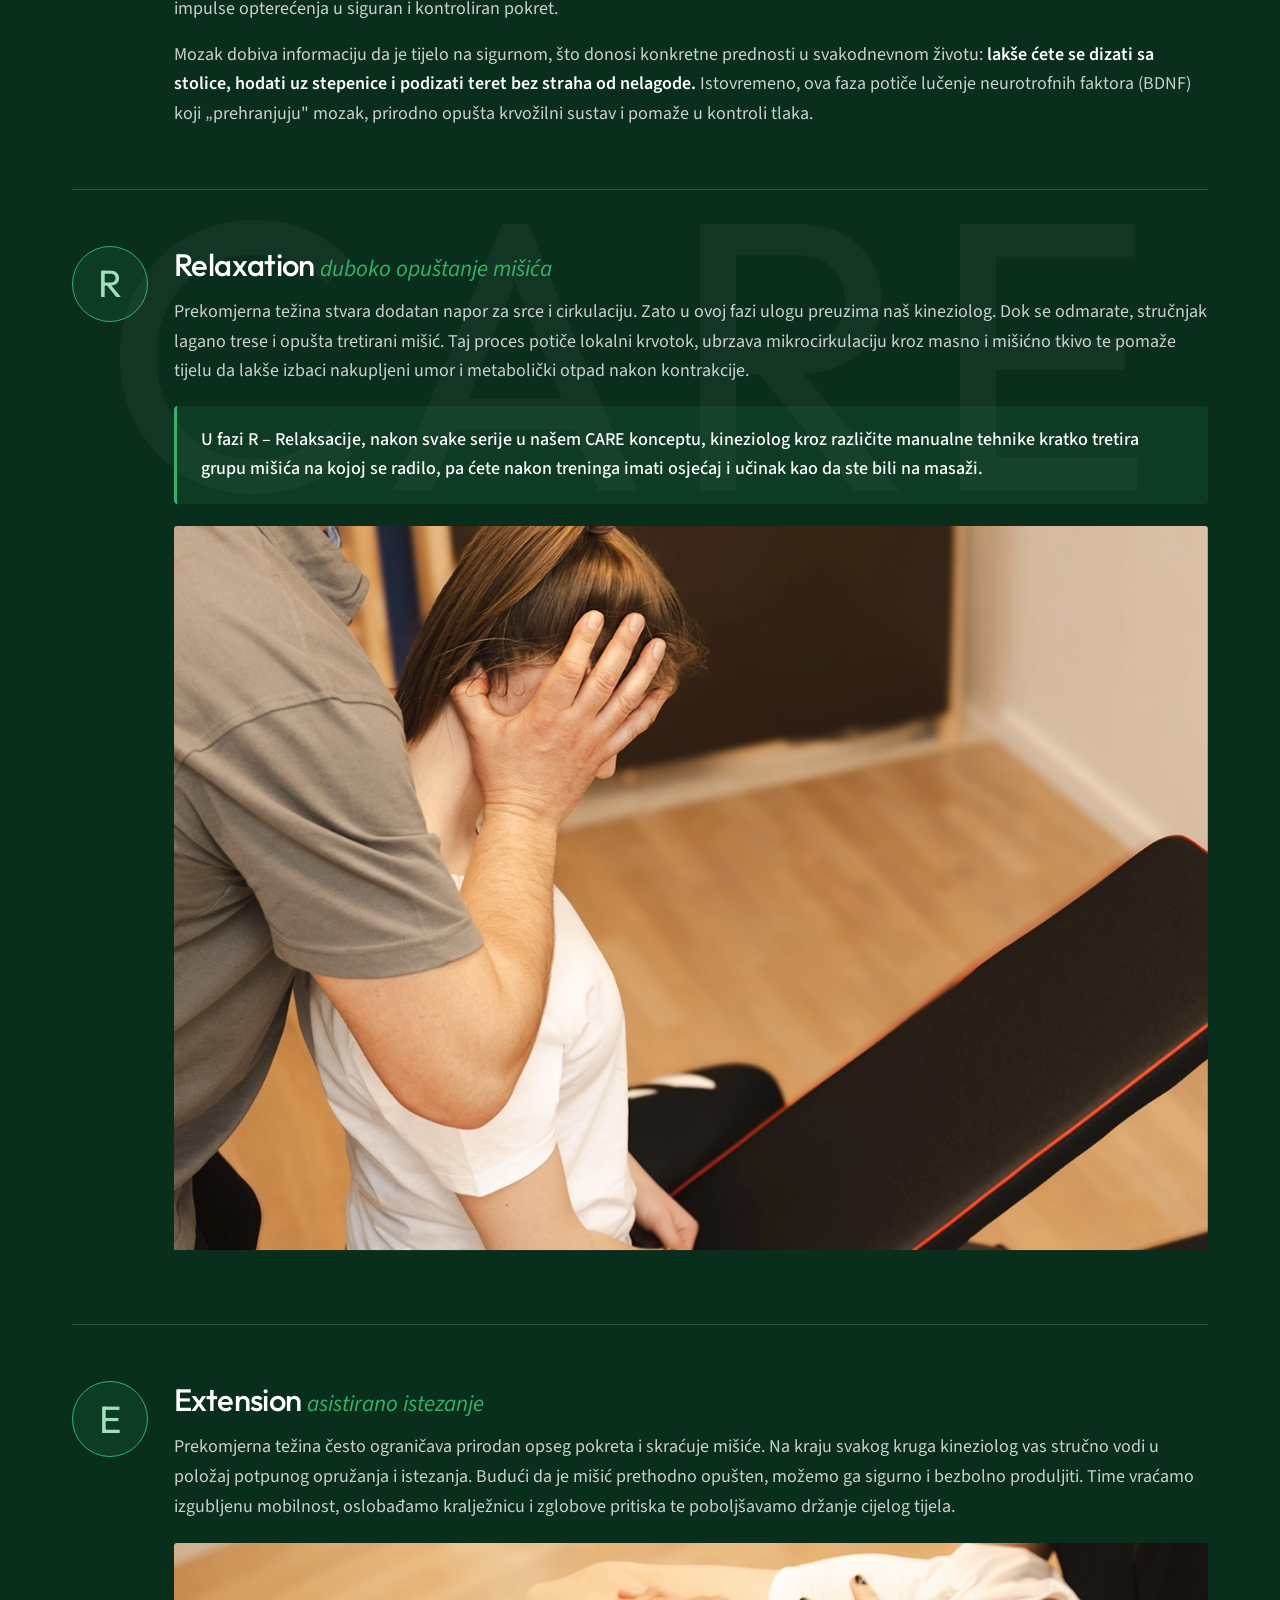
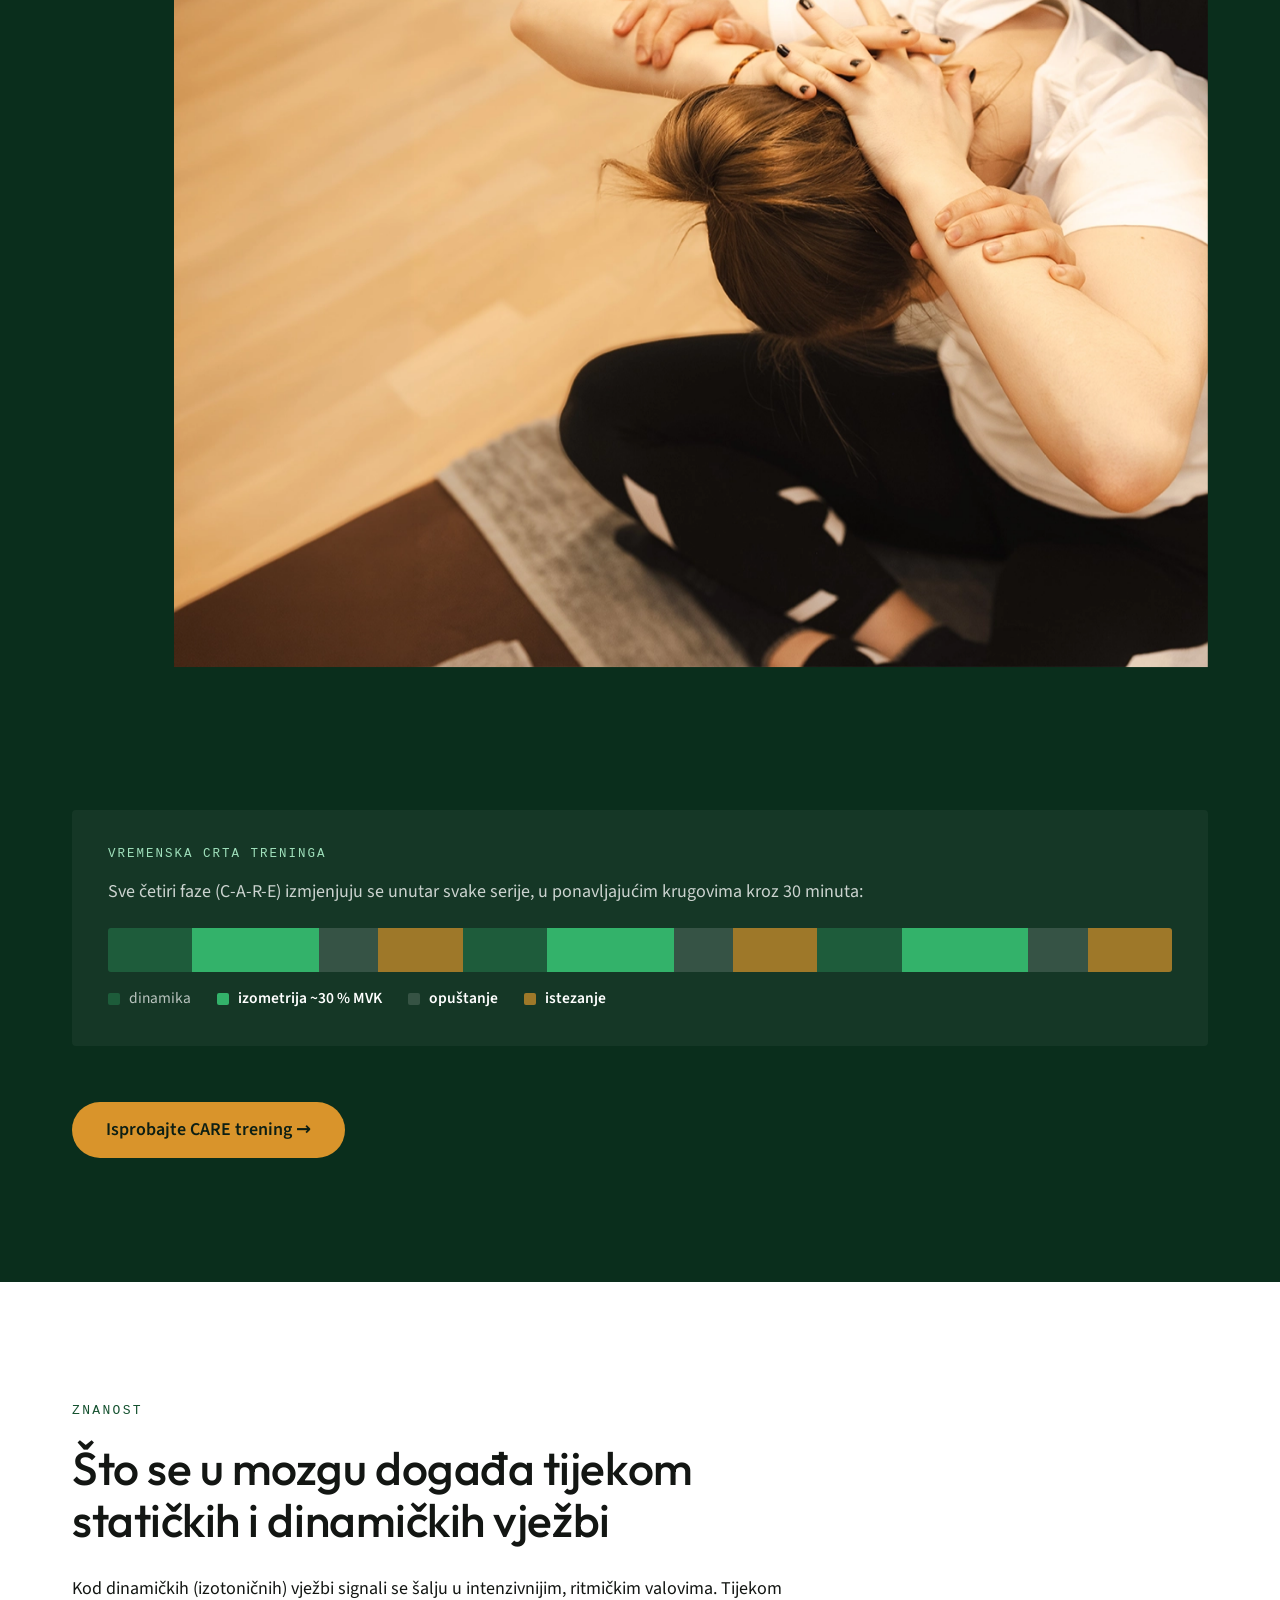
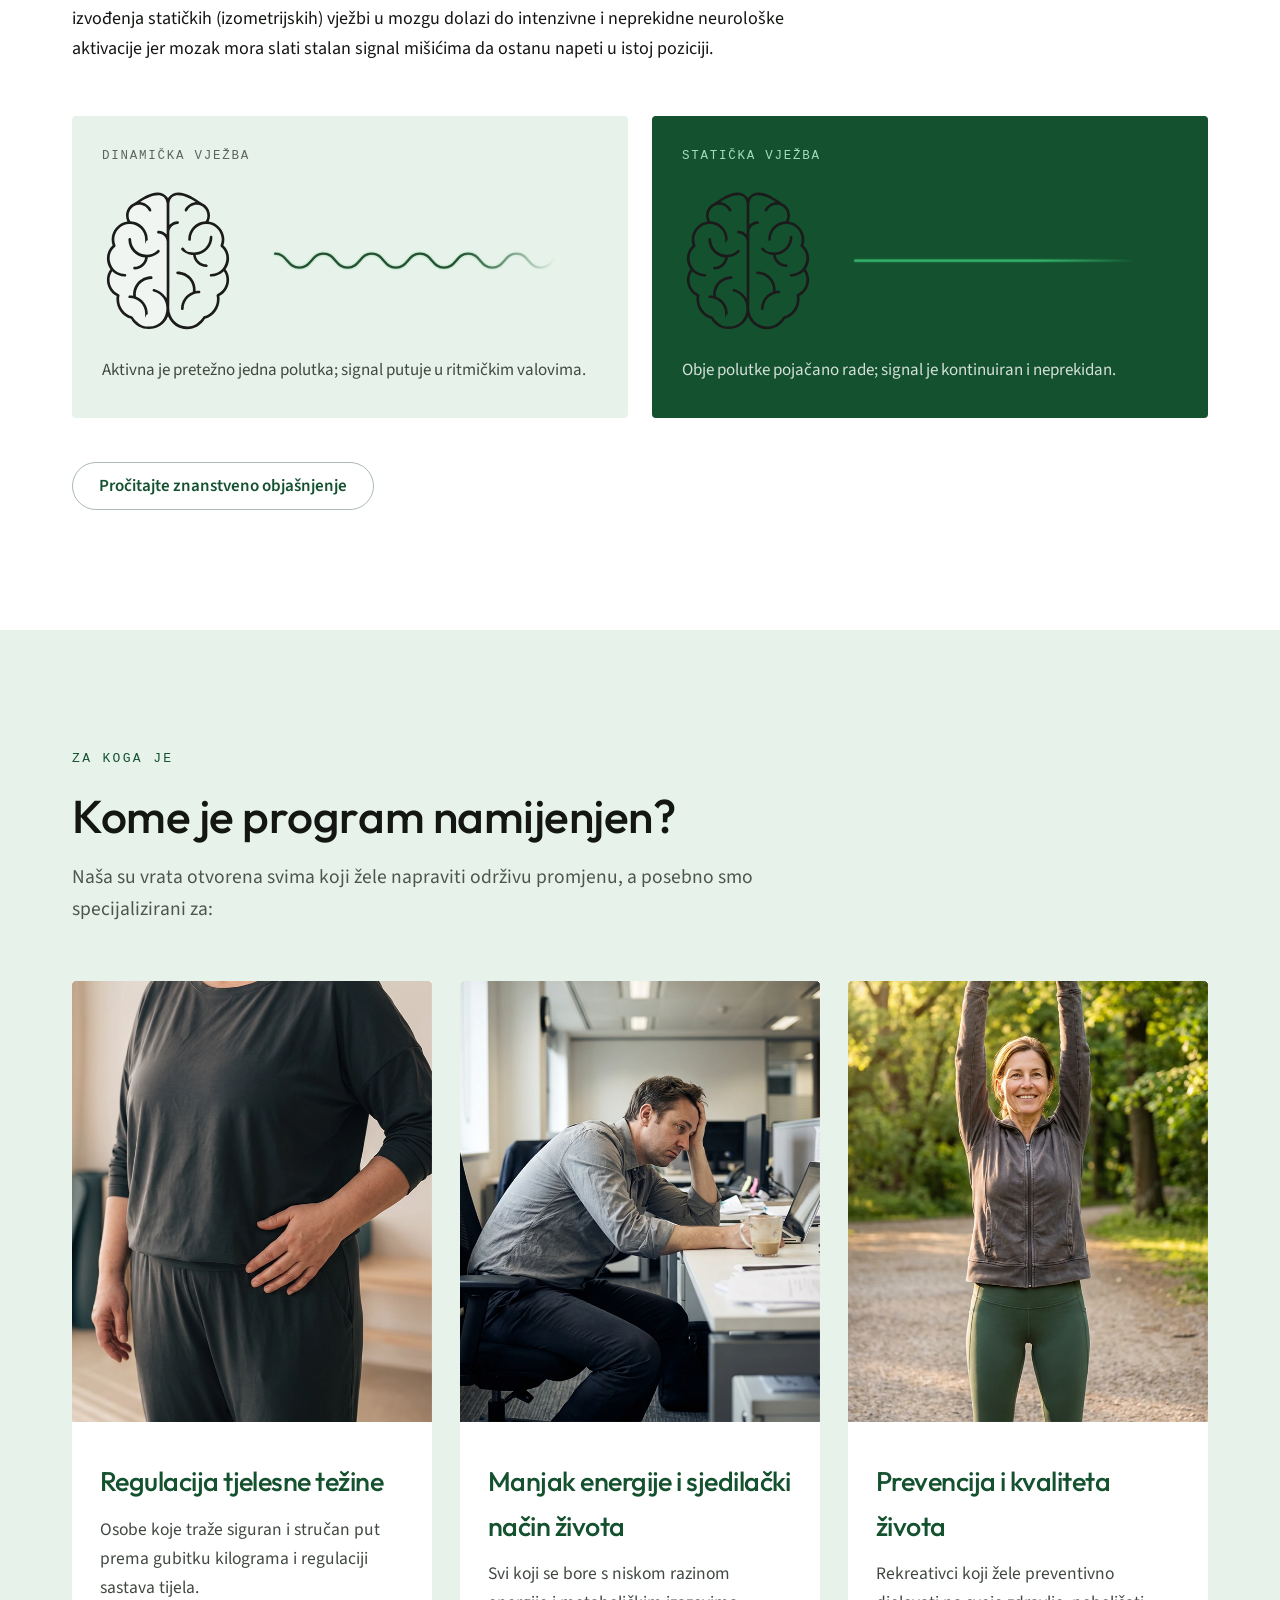
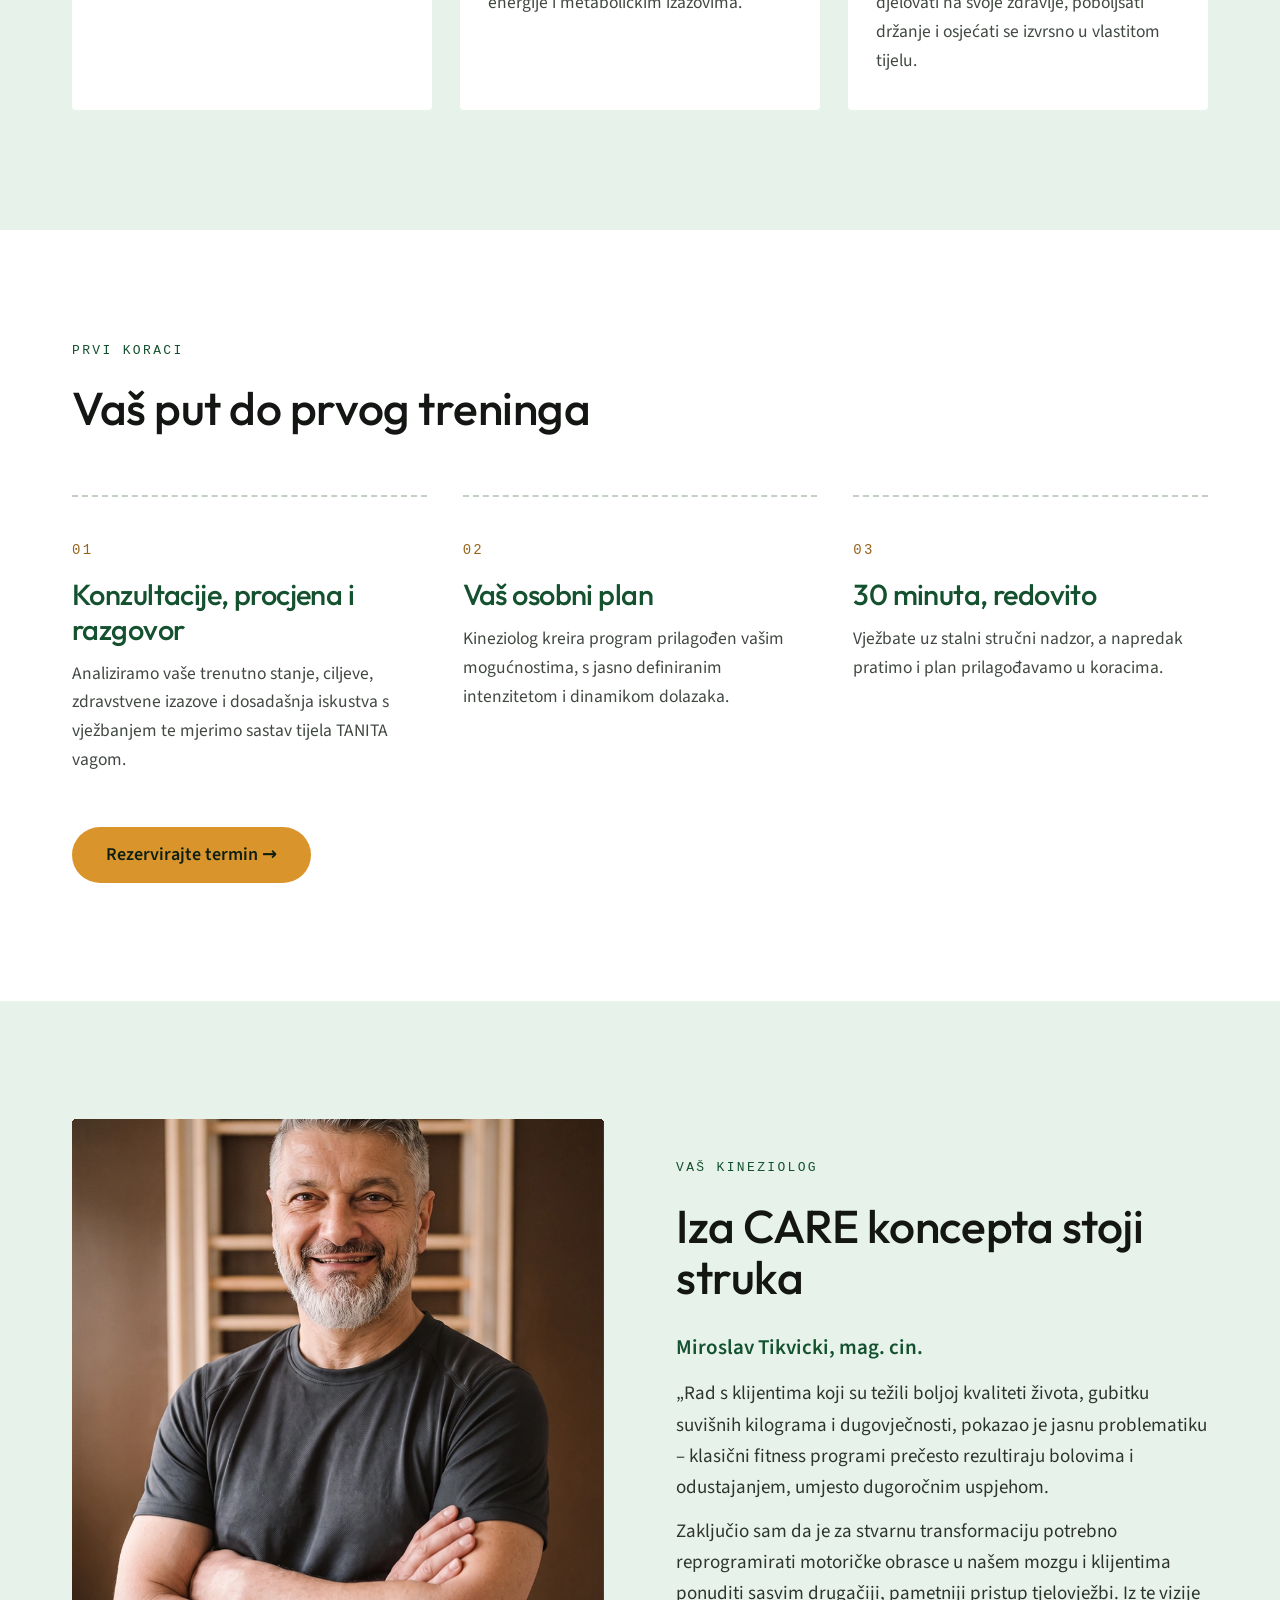
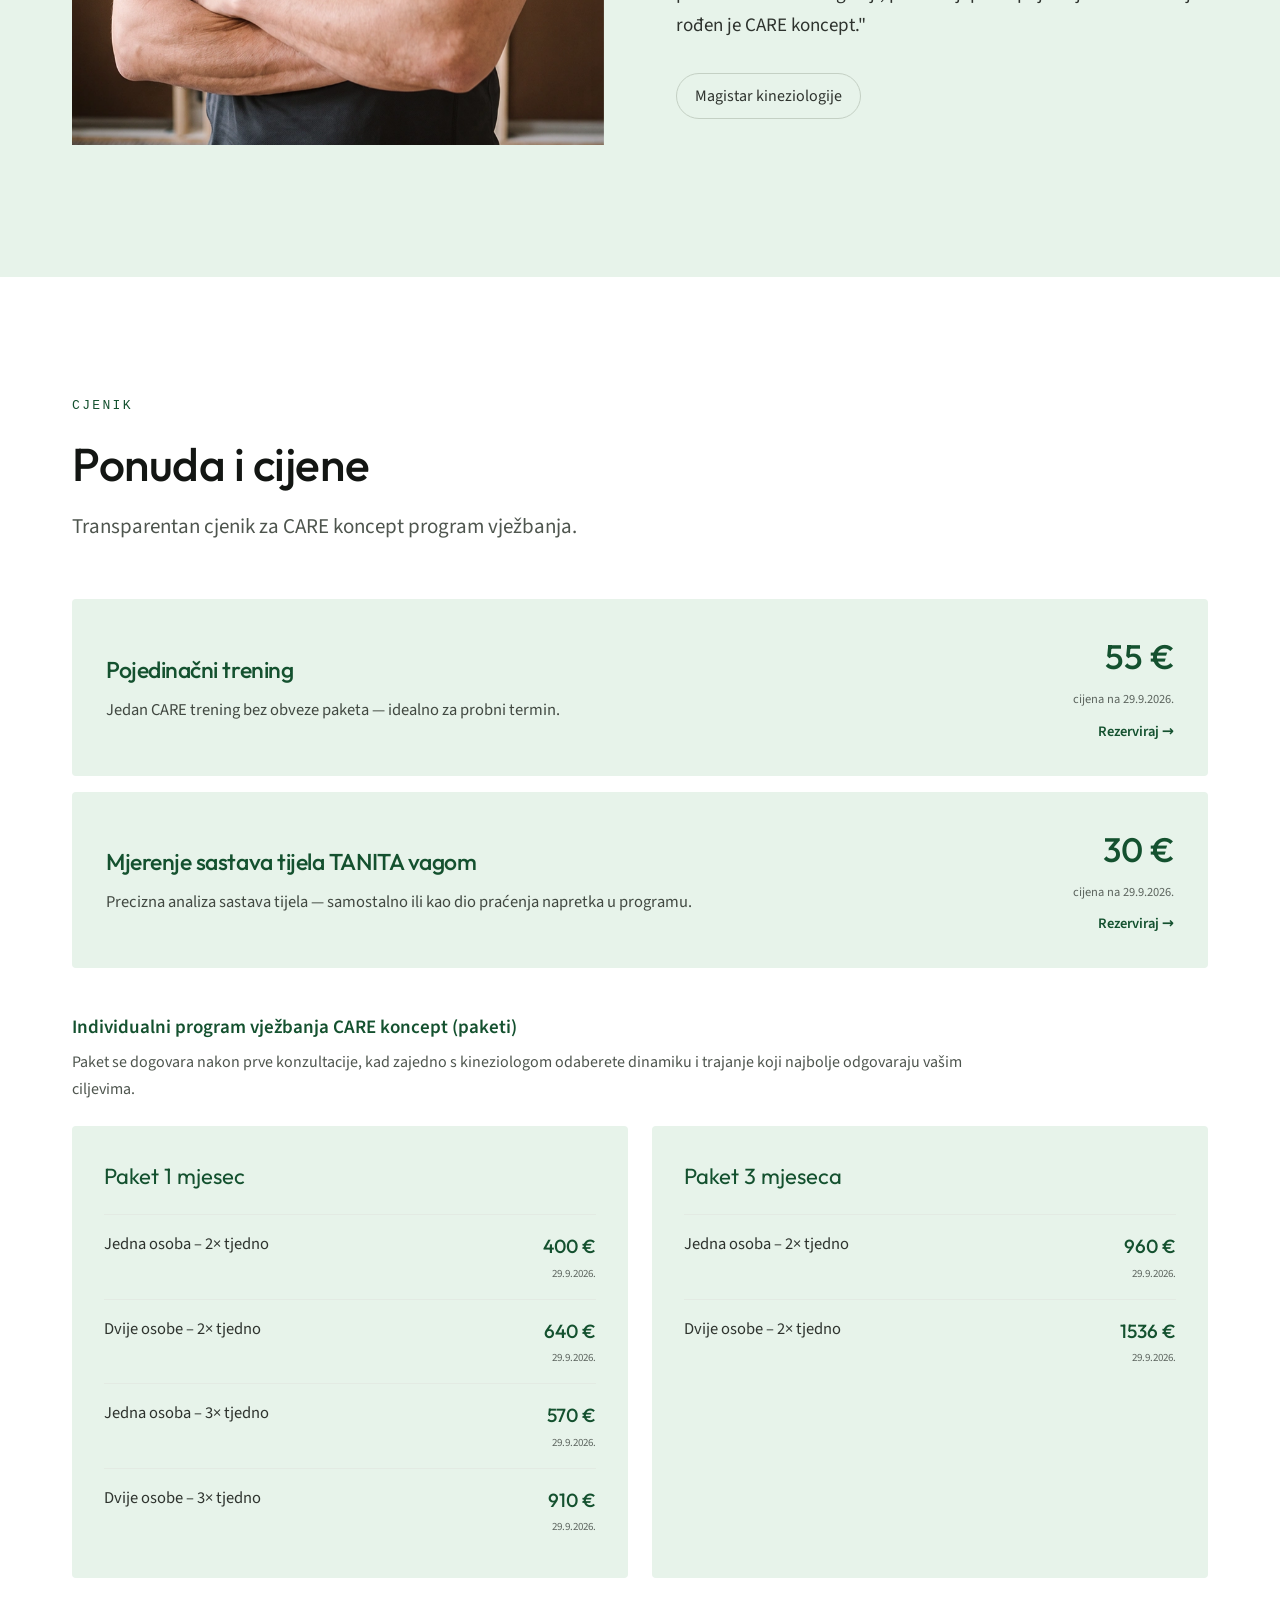
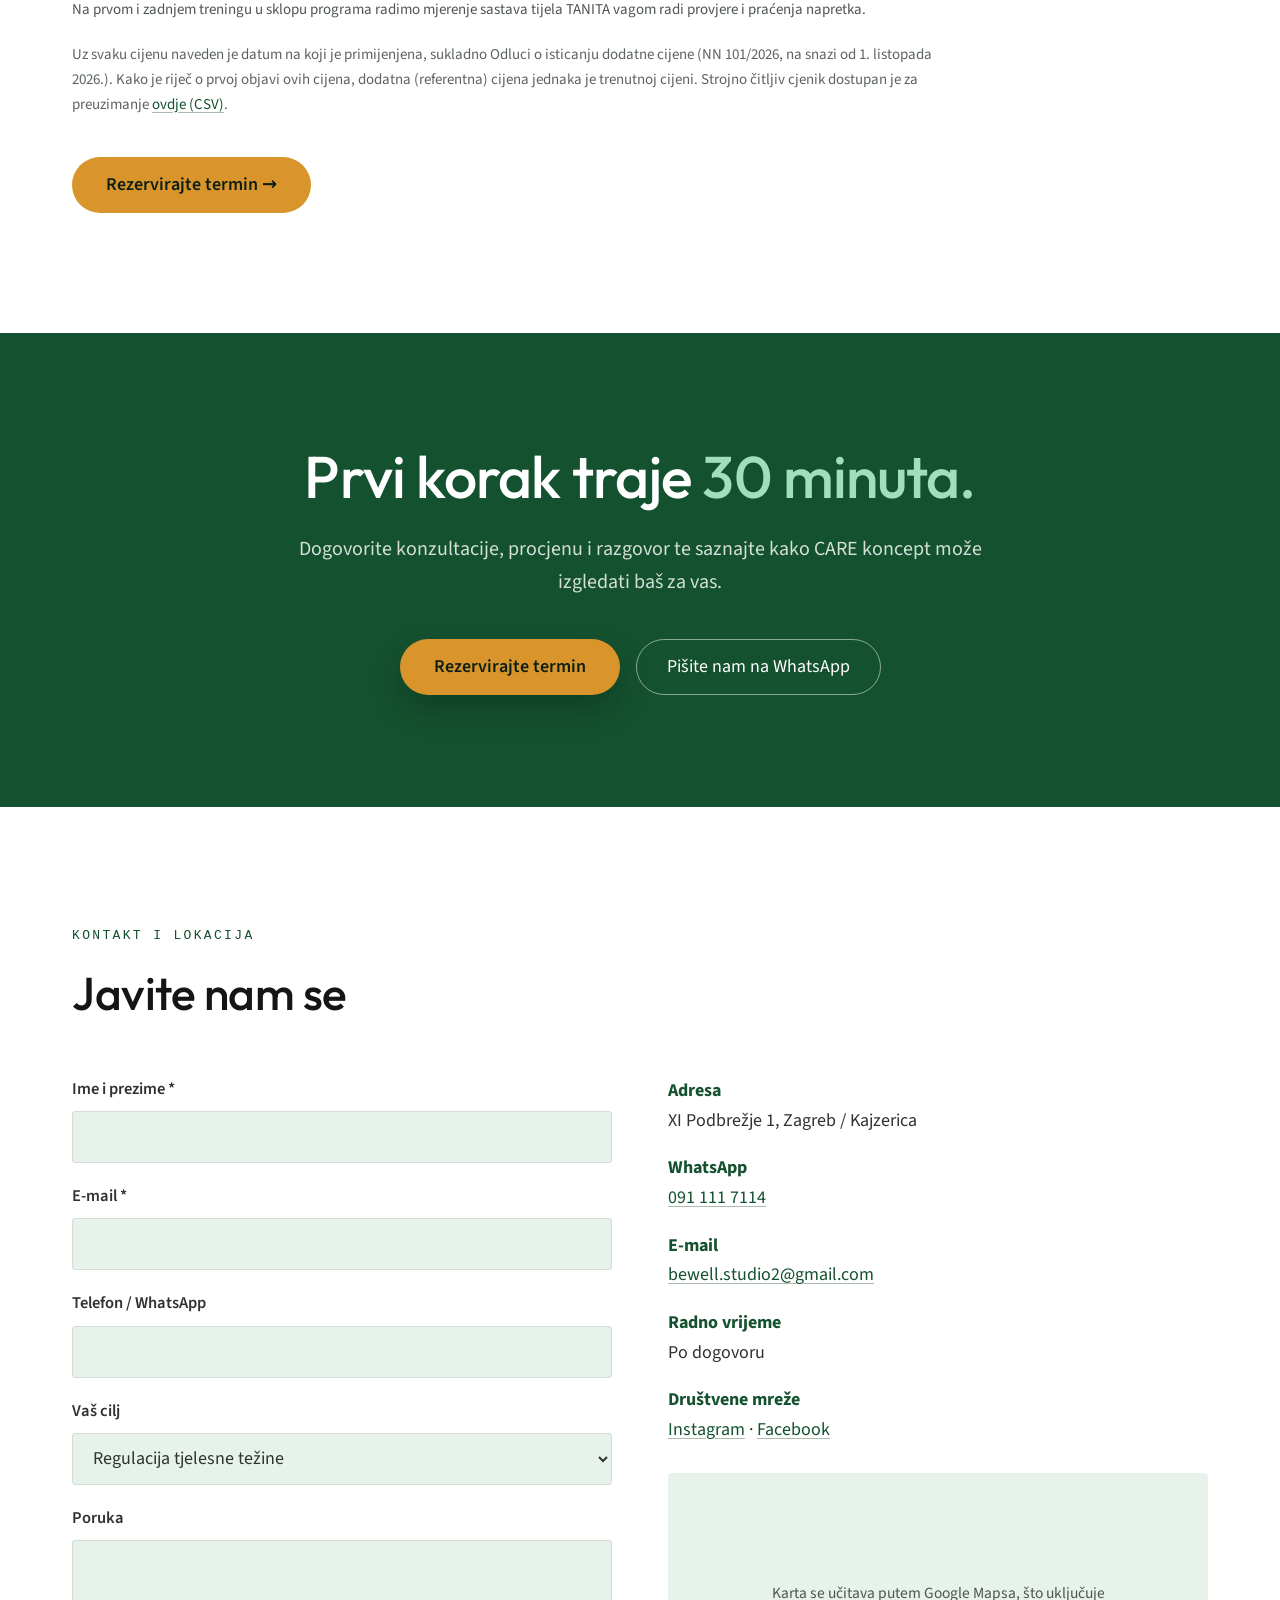
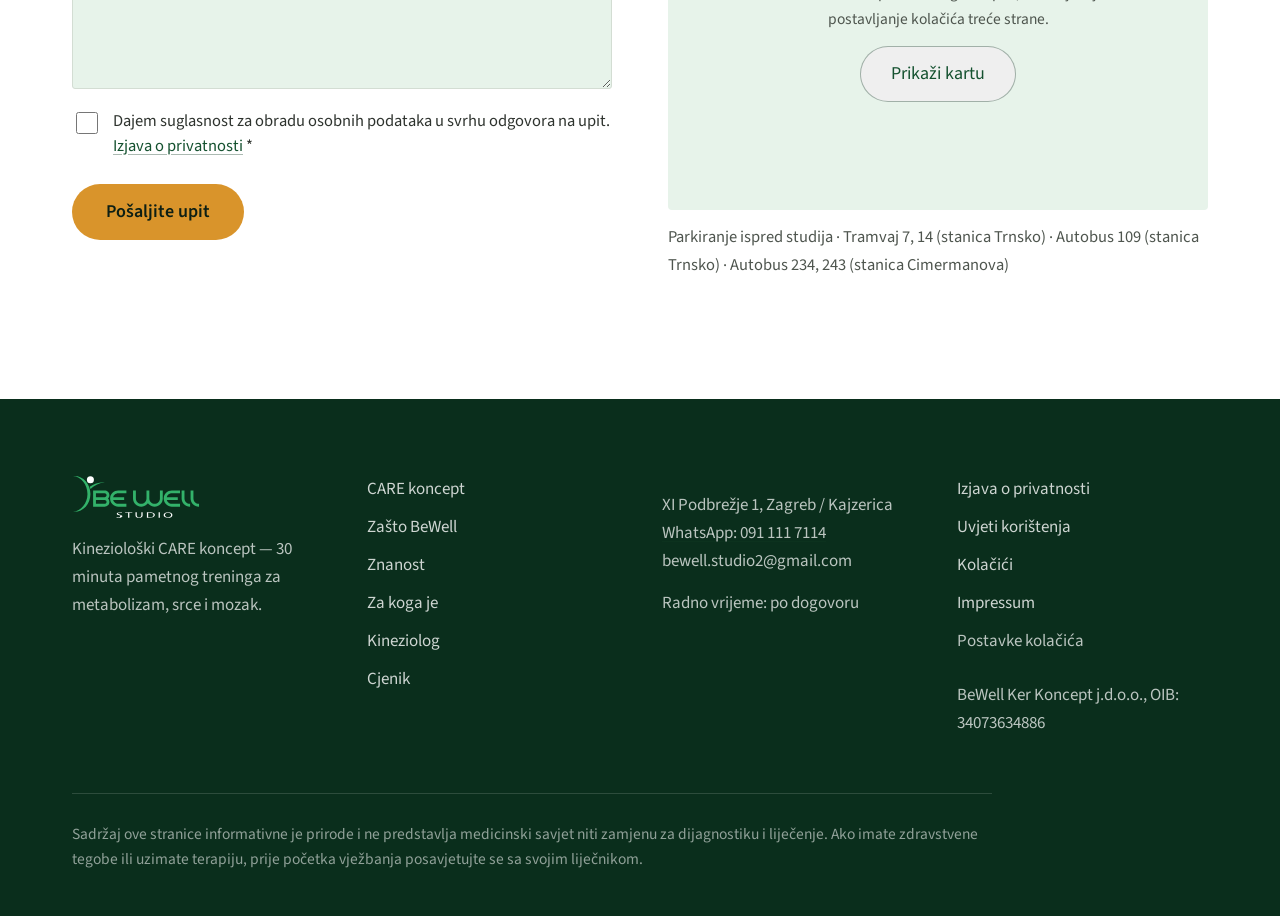
==== commit e0ca325d: "Add LocalBusiness JSON-LD and llms.txt for AI/SEO discoverability The only structured data on the pa" ====
--- a/index.html
+++ b/index.html
@@ -483,18 +483,47 @@
 <script type="application/ld+json">
 {
   "@context": "https://schema.org",
-  "@type": "OfferCatalog",
-  "name": "BeWell Studio – cjenik",
-  "itemListElement": [
-    { "@type": "Offer", "name": "Pojedinačni trening", "price": "55.00", "priceCurrency": "EUR" },
-    { "@type": "Offer", "name": "Mjerenje sastava tijela TANITA vagom", "price": "30.00", "priceCurrency": "EUR" },
-    { "@type": "Offer", "name": "CARE koncept – Paket 1 mjesec, jedna osoba, 2× tjedno", "price": "400.00", "priceCurrency": "EUR" },
-    { "@type": "Offer", "name": "CARE koncept – Paket 1 mjesec, dvije osobe, 2× tjedno", "price": "640.00", "priceCurrency": "EUR" },
-    { "@type": "Offer", "name": "CARE koncept – Paket 1 mjesec, jedna osoba, 3× tjedno", "price": "570.00", "priceCurrency": "EUR" },
-    { "@type": "Offer", "name": "CARE koncept – Paket 1 mjesec, dvije osobe, 3× tjedno", "price": "910.00", "priceCurrency": "EUR" },
-    { "@type": "Offer", "name": "CARE koncept – Paket 3 mjeseca, jedna osoba, 2× tjedno", "price": "960.00", "priceCurrency": "EUR" },
-    { "@type": "Offer", "name": "CARE koncept – Paket 3 mjeseca, dvije osobe, 2× tjedno", "price": "1536.00", "priceCurrency": "EUR" }
-  ]
+  "@type": ["LocalBusiness", "HealthClub"],
+  "name": "BeWell Studio",
+  "legalName": "BeWell Ker Koncept j.d.o.o.",
+  "url": "https://bewellstudio.eu/",
+  "image": "https://bewellstudio.eu/assets/hero.webp",
+  "logo": "https://bewellstudio.eu/assets/bewell-logo-onlight.svg",
+  "description": "Autorski kineziološki CARE koncept — 30 minuta pametnog treninga koji kombinira kontrolirani pokret, svjesno učvršćivanje mišića i manualne tehnike opuštanja, radi regulacije tjelesne težine i zdravlja srca i krvožilnog sustava.",
+  "telephone": "+385911117114",
+  "email": "bewell.studio2@gmail.com",
+  "address": {
+    "@type": "PostalAddress",
+    "streetAddress": "XI Podbrežje 1",
+    "addressLocality": "Zagreb",
+    "postalCode": "10020",
+    "addressCountry": "HR"
+  },
+  "geo": {
+    "@type": "GeoCoordinates",
+    "latitude": 45.7829632,
+    "longitude": 15.9627121
+  },
+  "priceRange": "€€",
+  "employee": {
+    "@type": "Person",
+    "name": "Miroslav Tikvicki",
+    "jobTitle": "Magistar kineziologije"
+  },
+  "hasOfferCatalog": {
+    "@type": "OfferCatalog",
+    "name": "BeWell Studio – cjenik",
+    "itemListElement": [
+      { "@type": "Offer", "name": "Pojedinačni trening", "price": "55.00", "priceCurrency": "EUR" },
+      { "@type": "Offer", "name": "Mjerenje sastava tijela TANITA vagom", "price": "30.00", "priceCurrency": "EUR" },
+      { "@type": "Offer", "name": "CARE koncept – Paket 1 mjesec, jedna osoba, 2× tjedno", "price": "400.00", "priceCurrency": "EUR" },
+      { "@type": "Offer", "name": "CARE koncept – Paket 1 mjesec, dvije osobe, 2× tjedno", "price": "640.00", "priceCurrency": "EUR" },
+      { "@type": "Offer", "name": "CARE koncept – Paket 1 mjesec, jedna osoba, 3× tjedno", "price": "570.00", "priceCurrency": "EUR" },
+      { "@type": "Offer", "name": "CARE koncept – Paket 1 mjesec, dvije osobe, 3× tjedno", "price": "910.00", "priceCurrency": "EUR" },
+      { "@type": "Offer", "name": "CARE koncept – Paket 3 mjeseca, jedna osoba, 2× tjedno", "price": "960.00", "priceCurrency": "EUR" },
+      { "@type": "Offer", "name": "CARE koncept – Paket 3 mjeseca, dvije osobe, 2× tjedno", "price": "1536.00", "priceCurrency": "EUR" }
+    ]
+  }
 }
 </script>
 
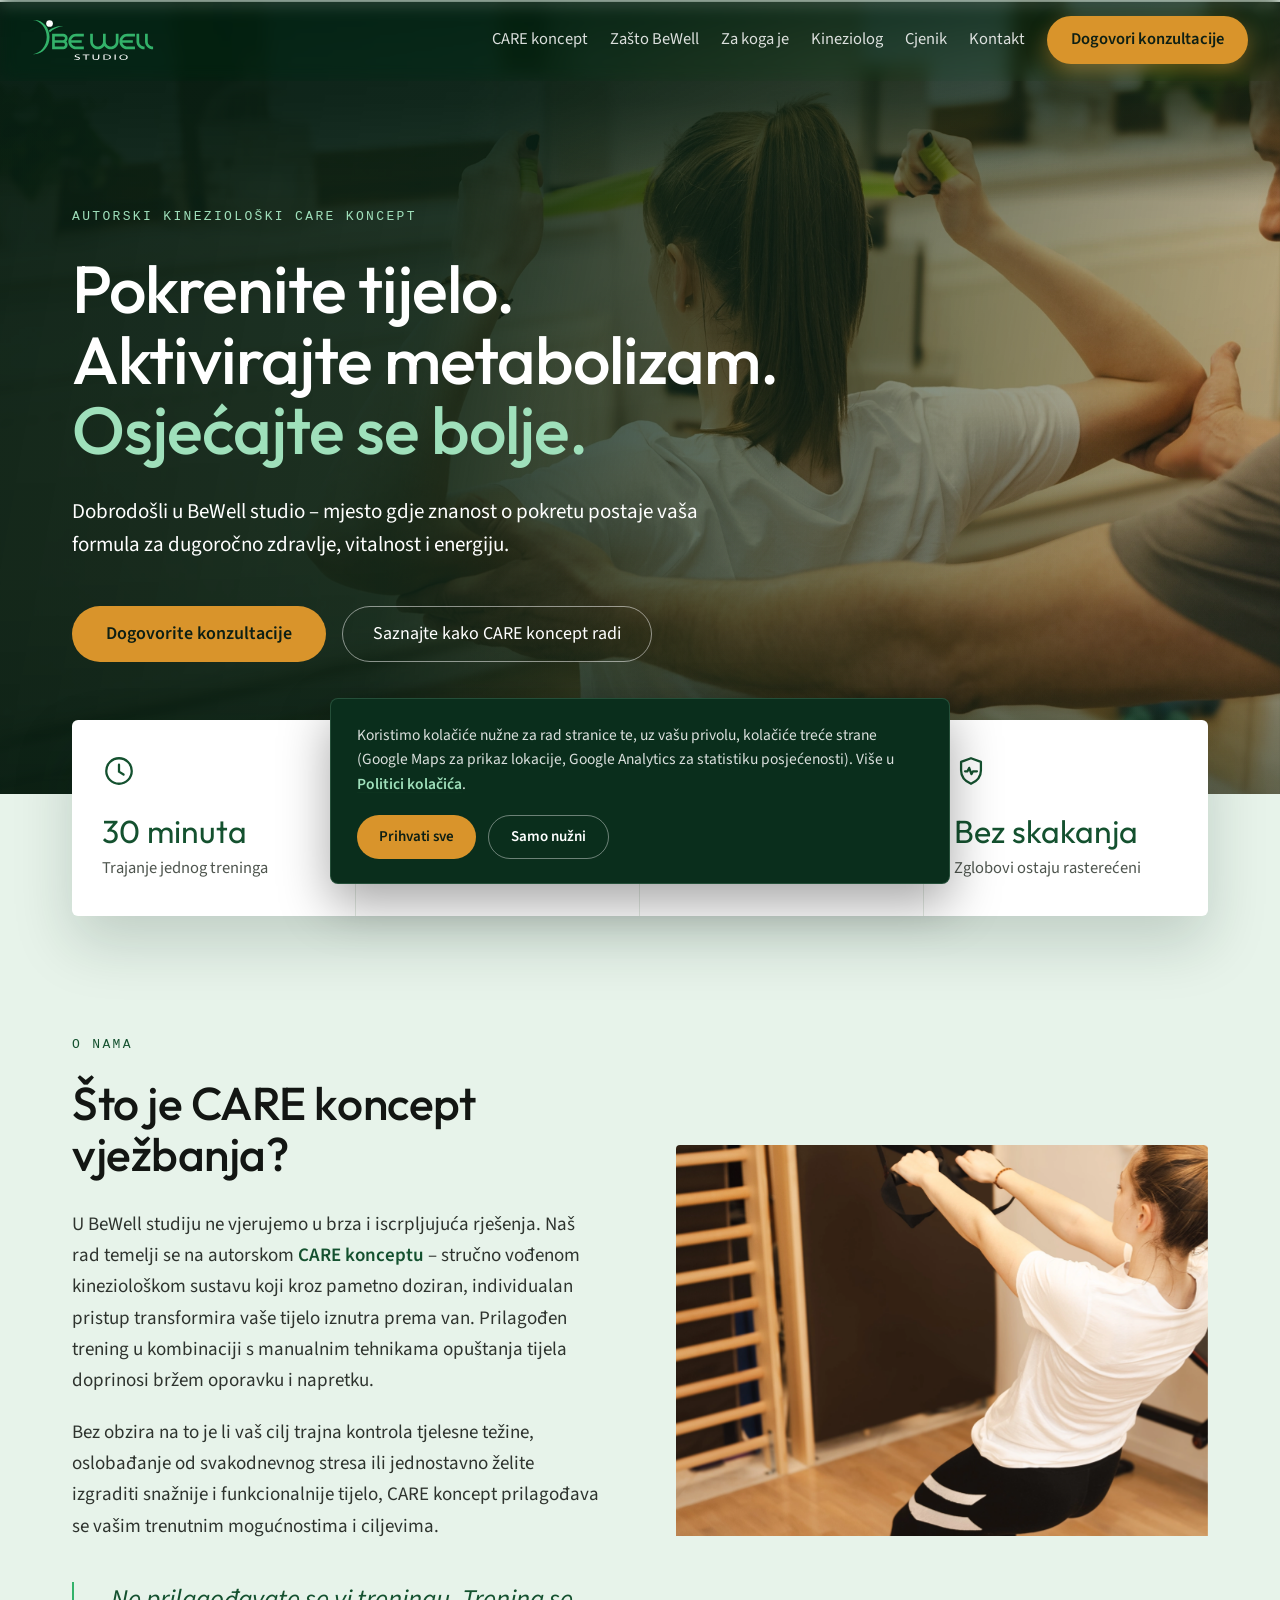
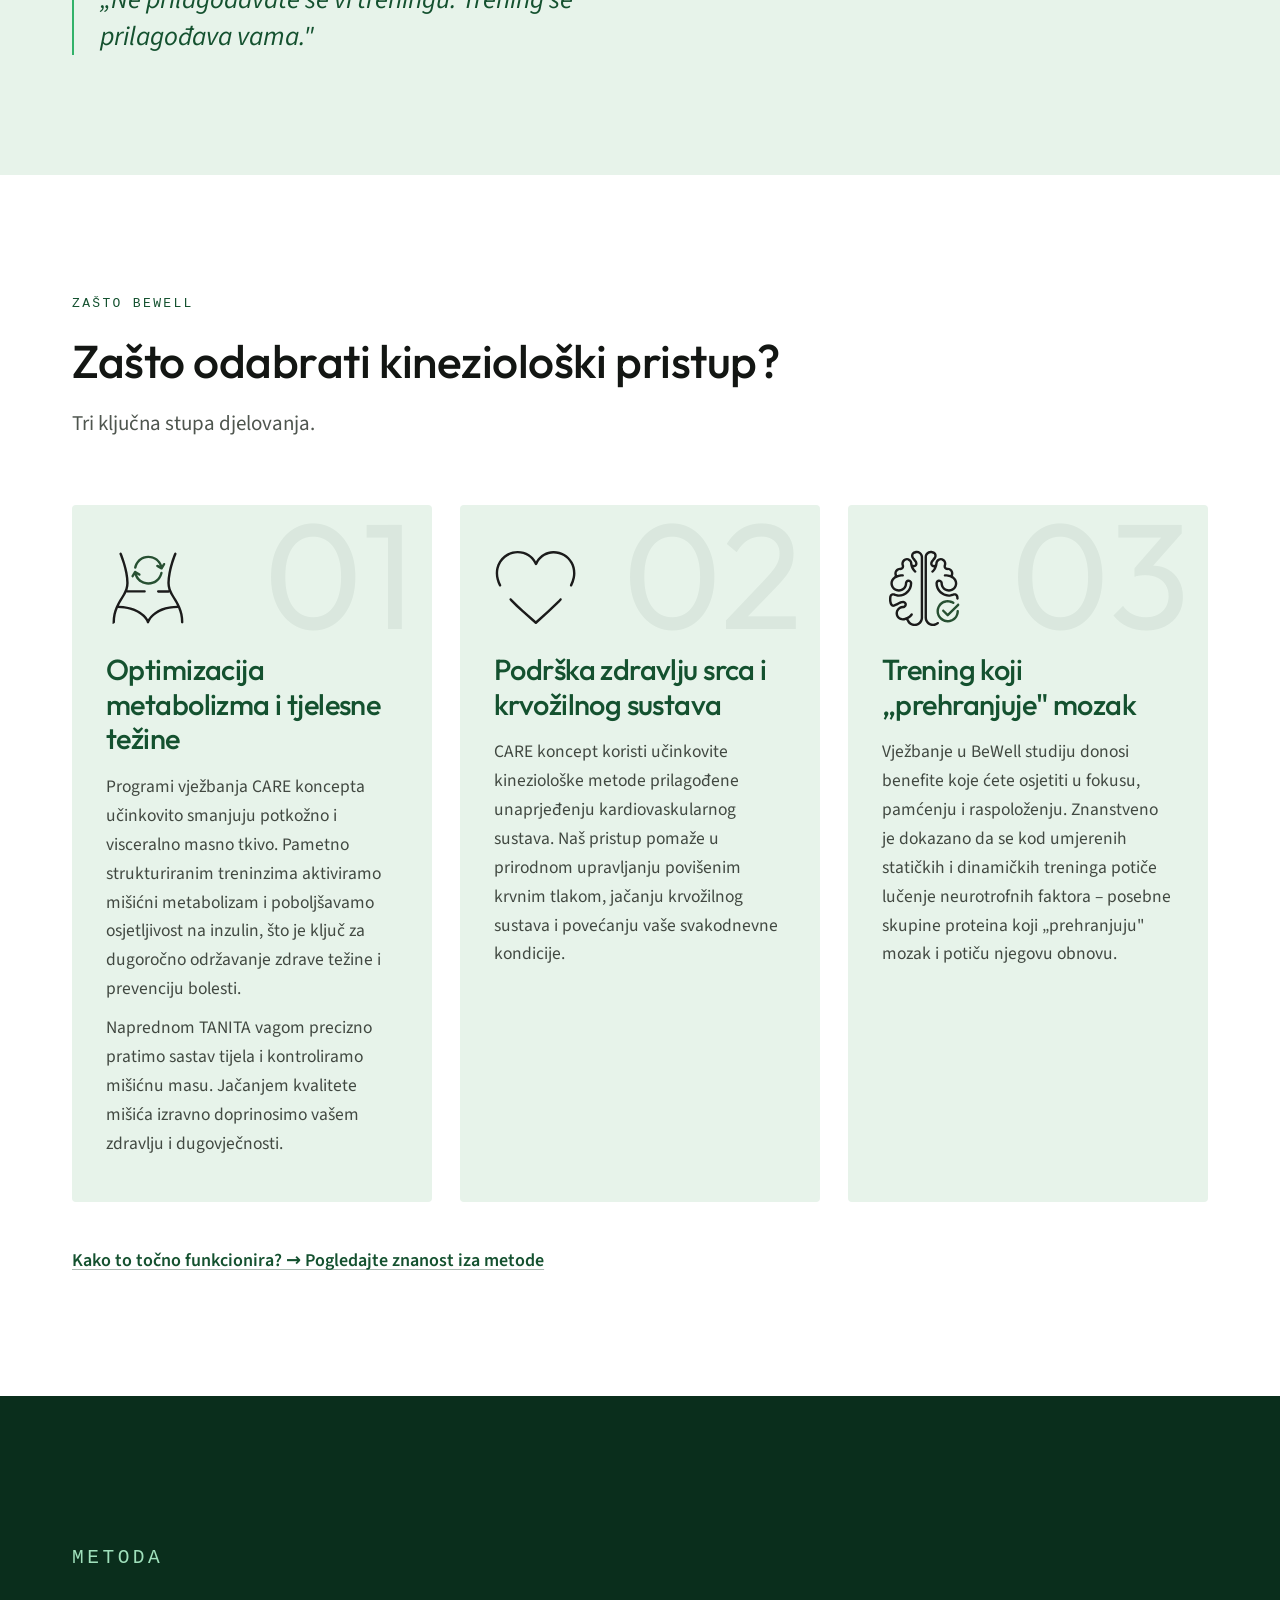
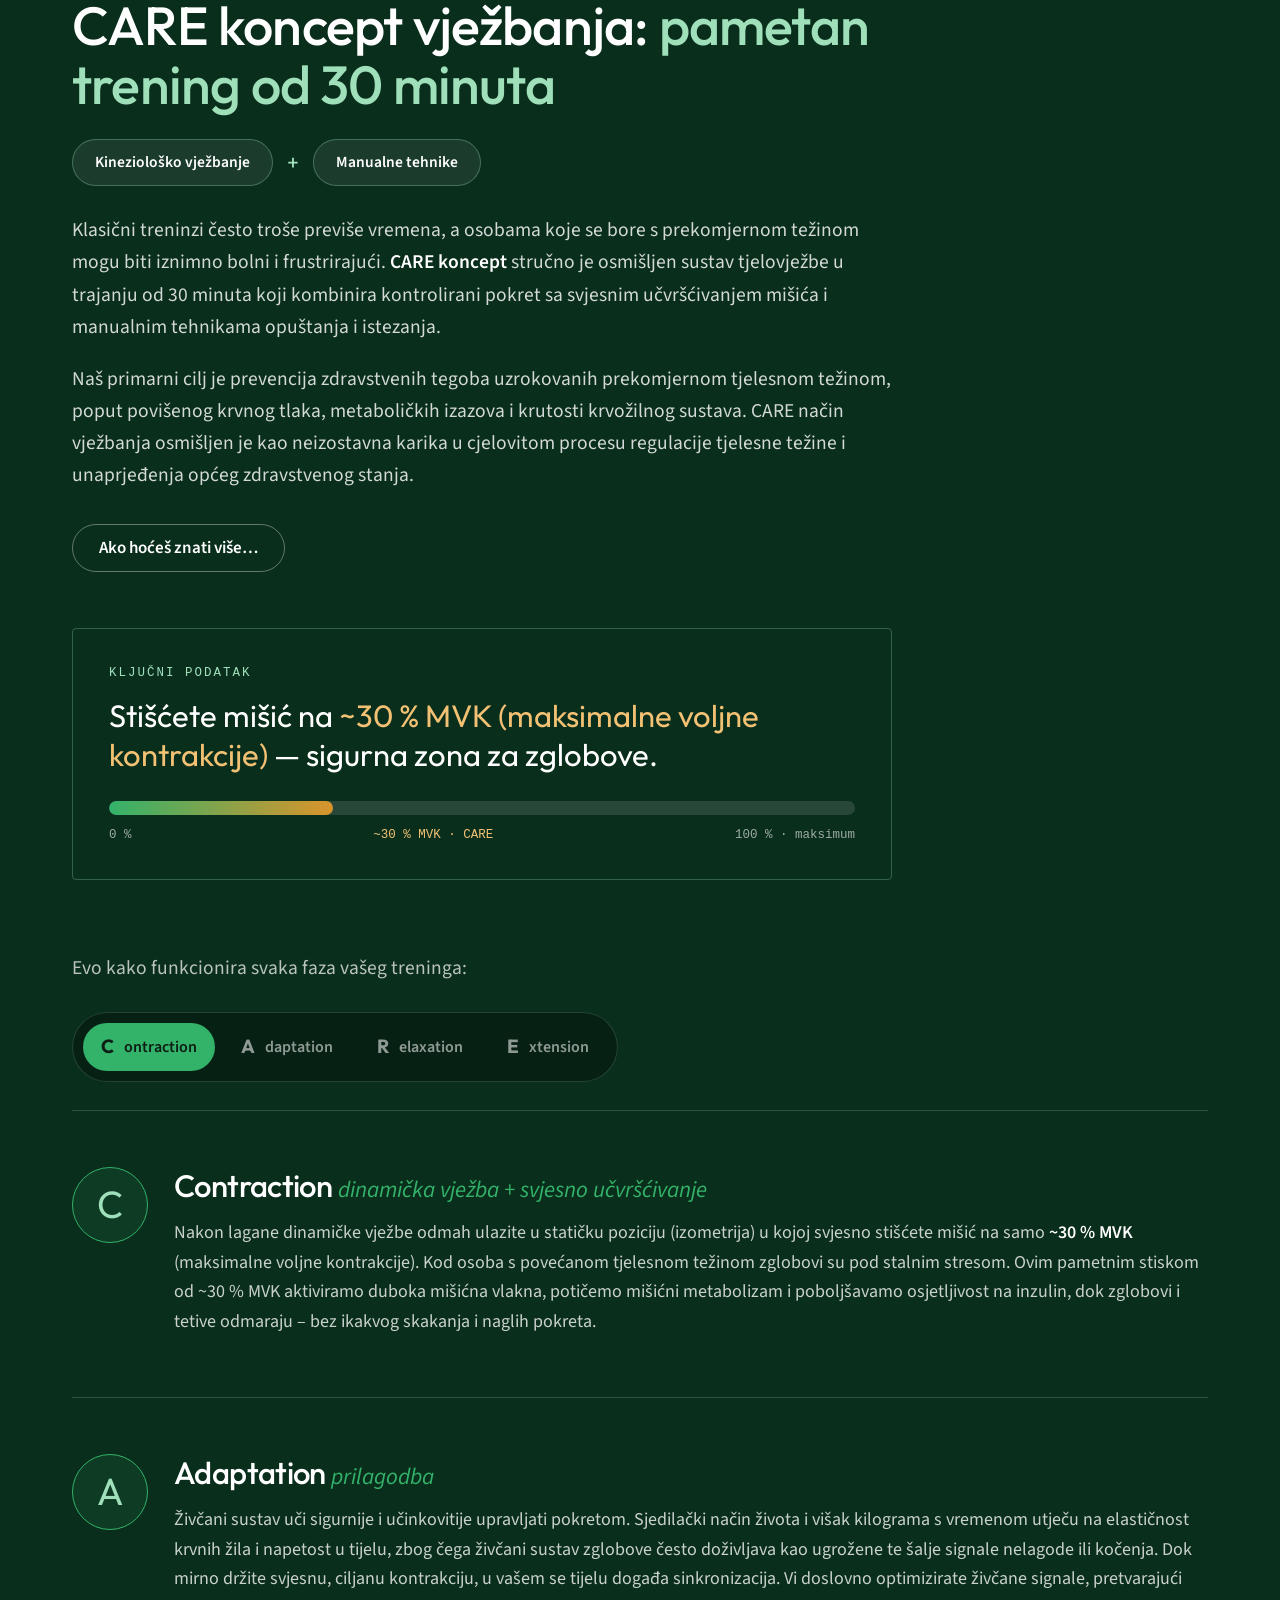
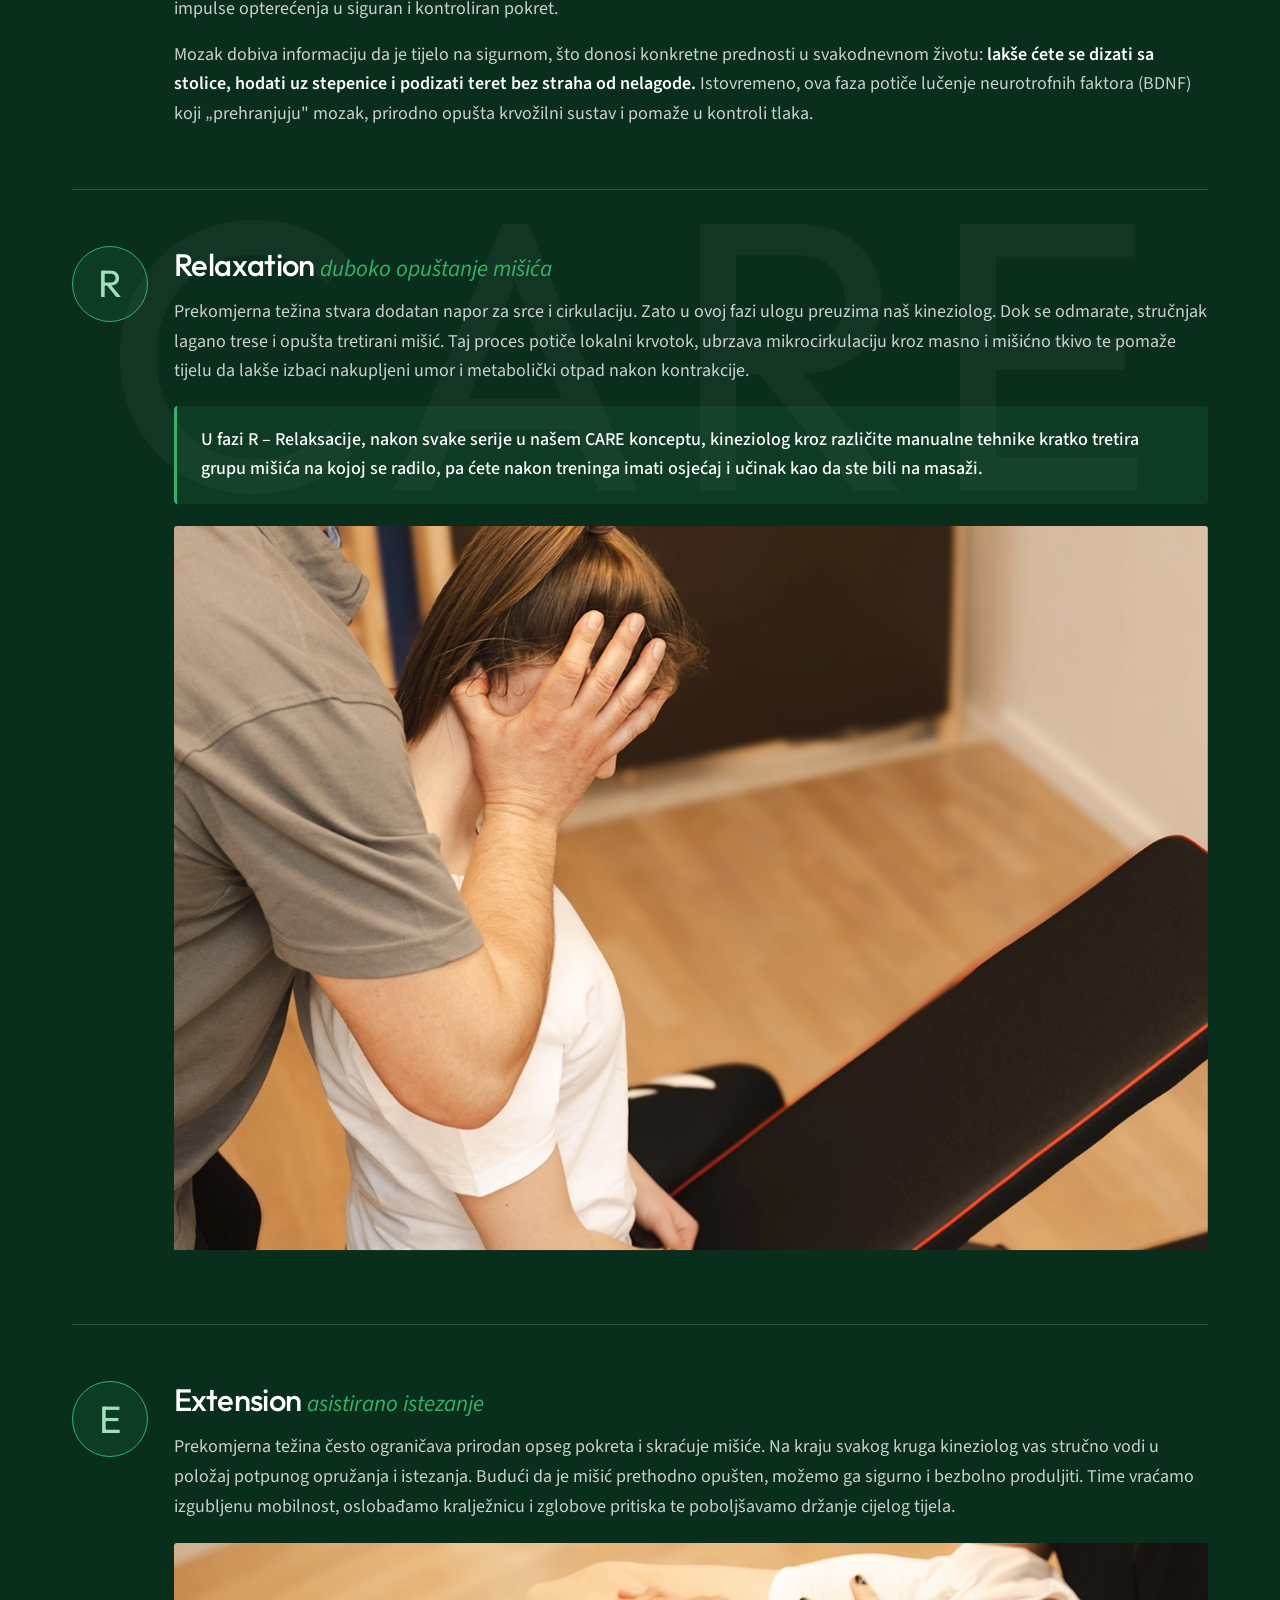
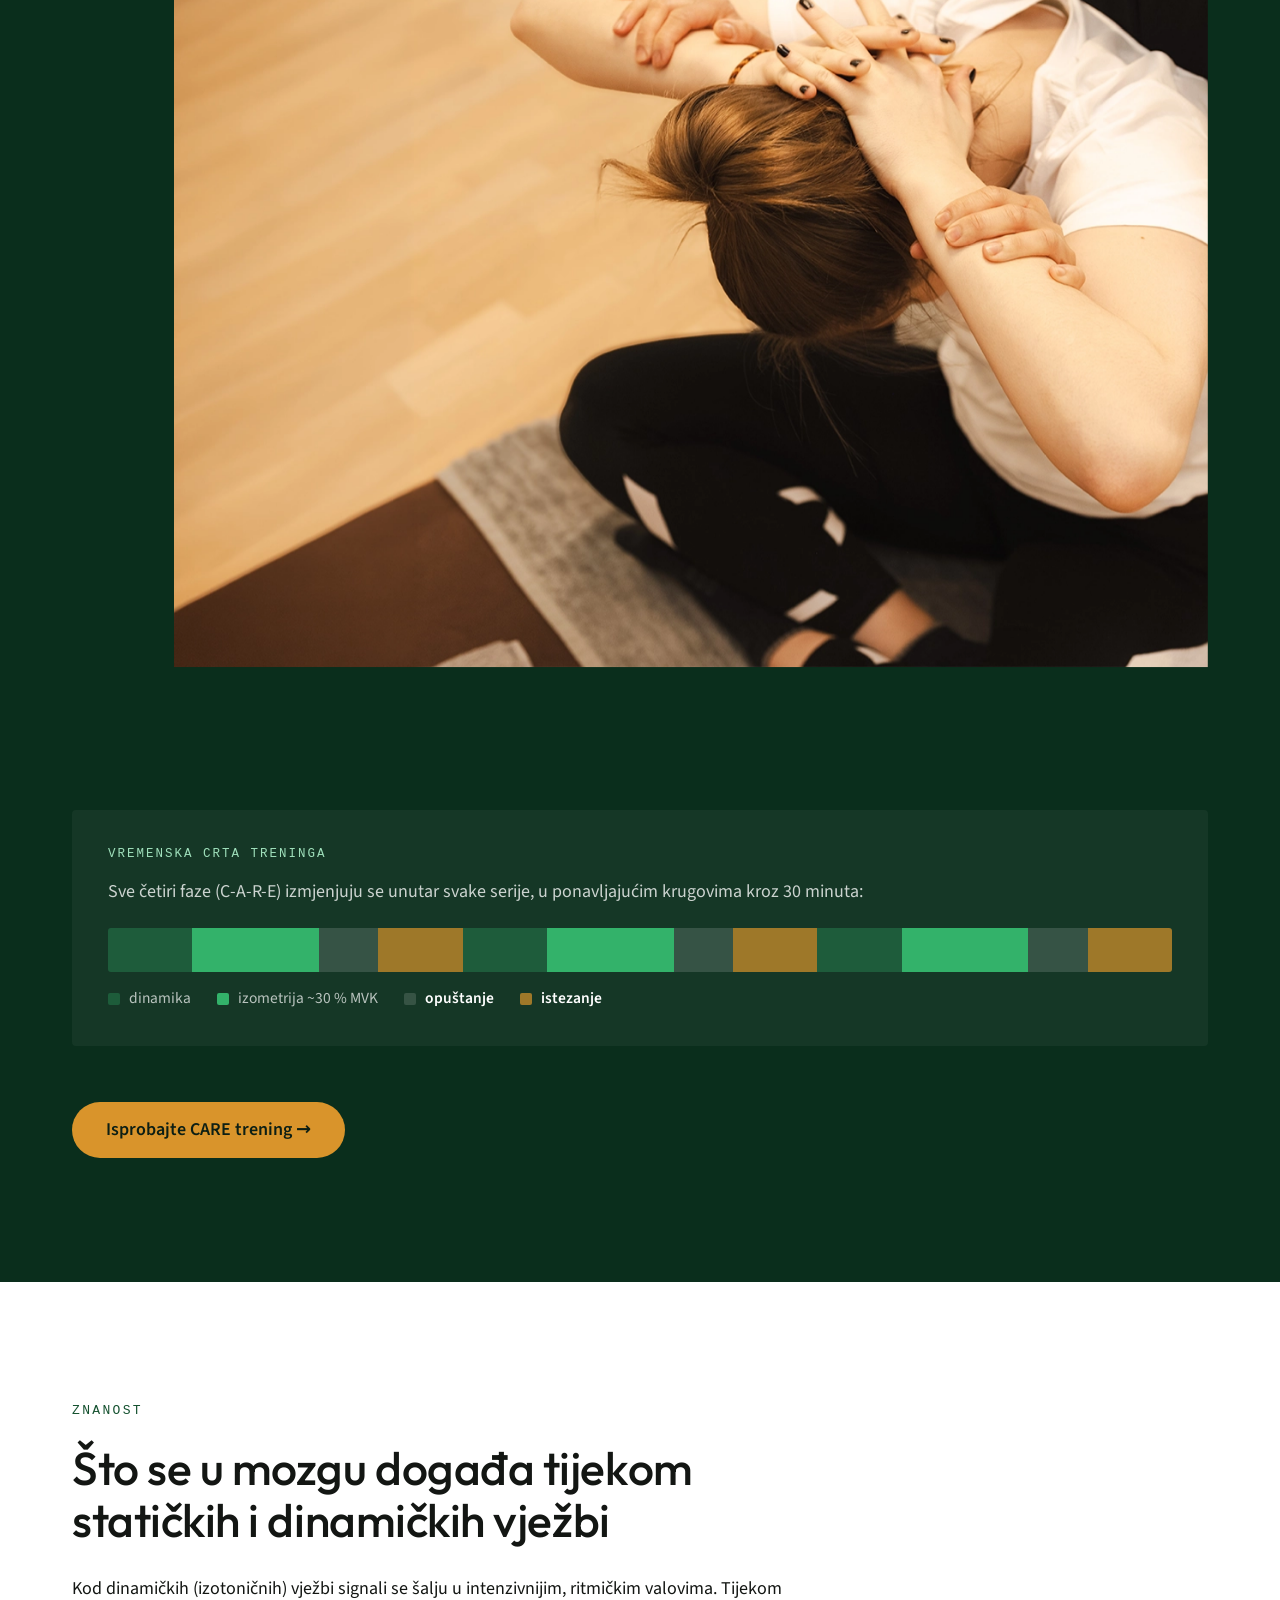
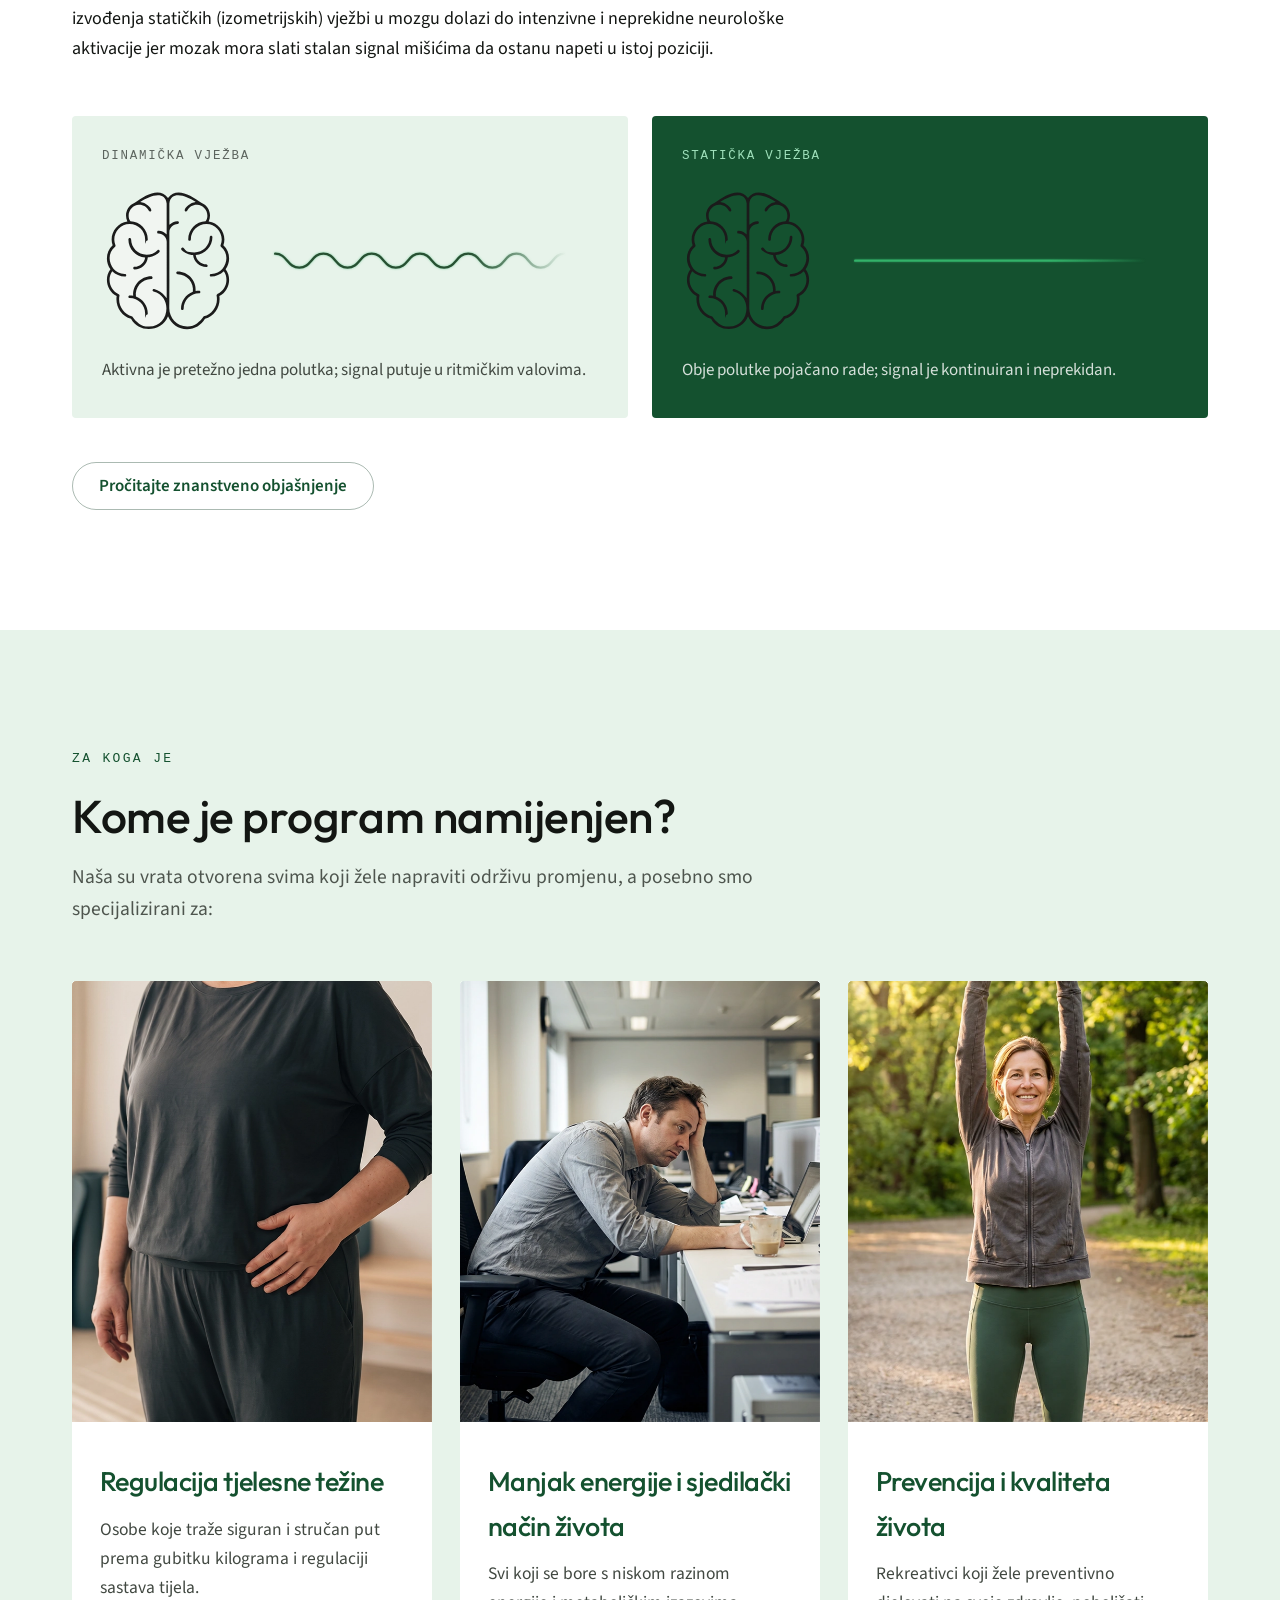
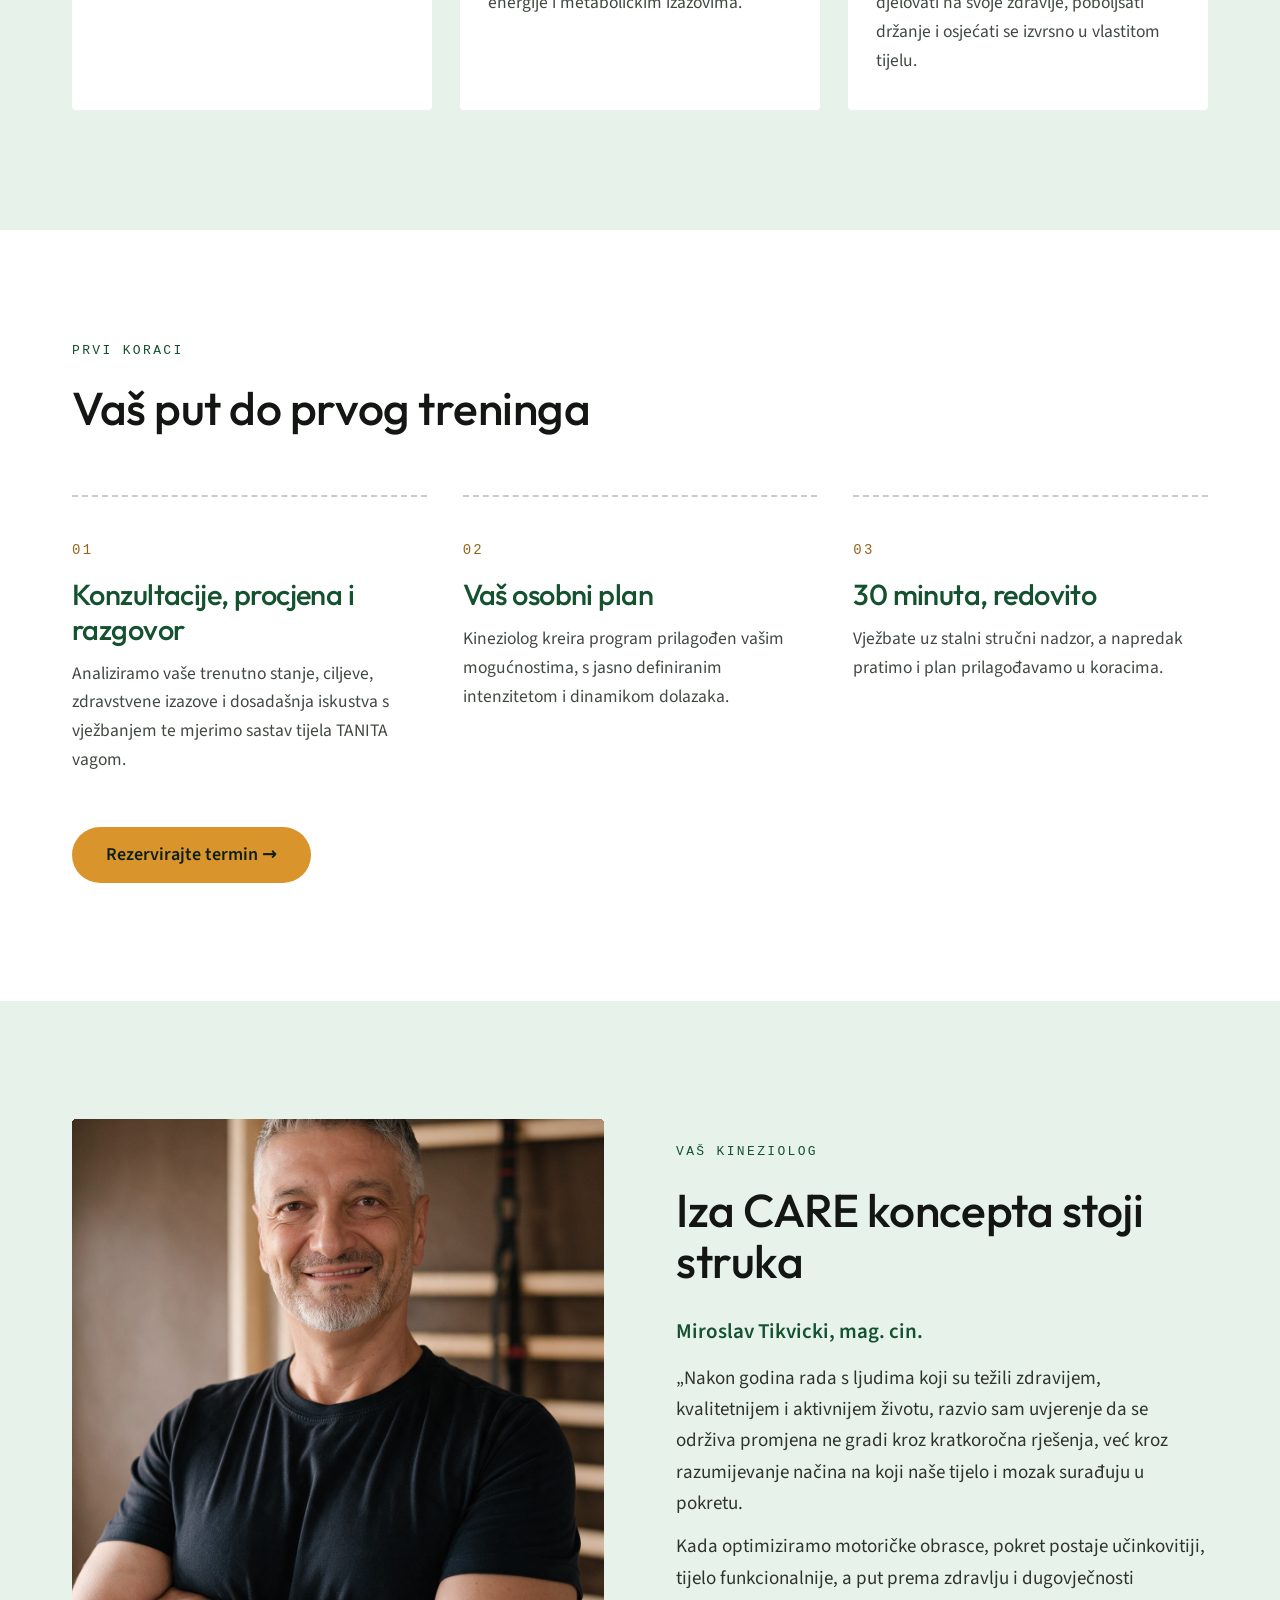
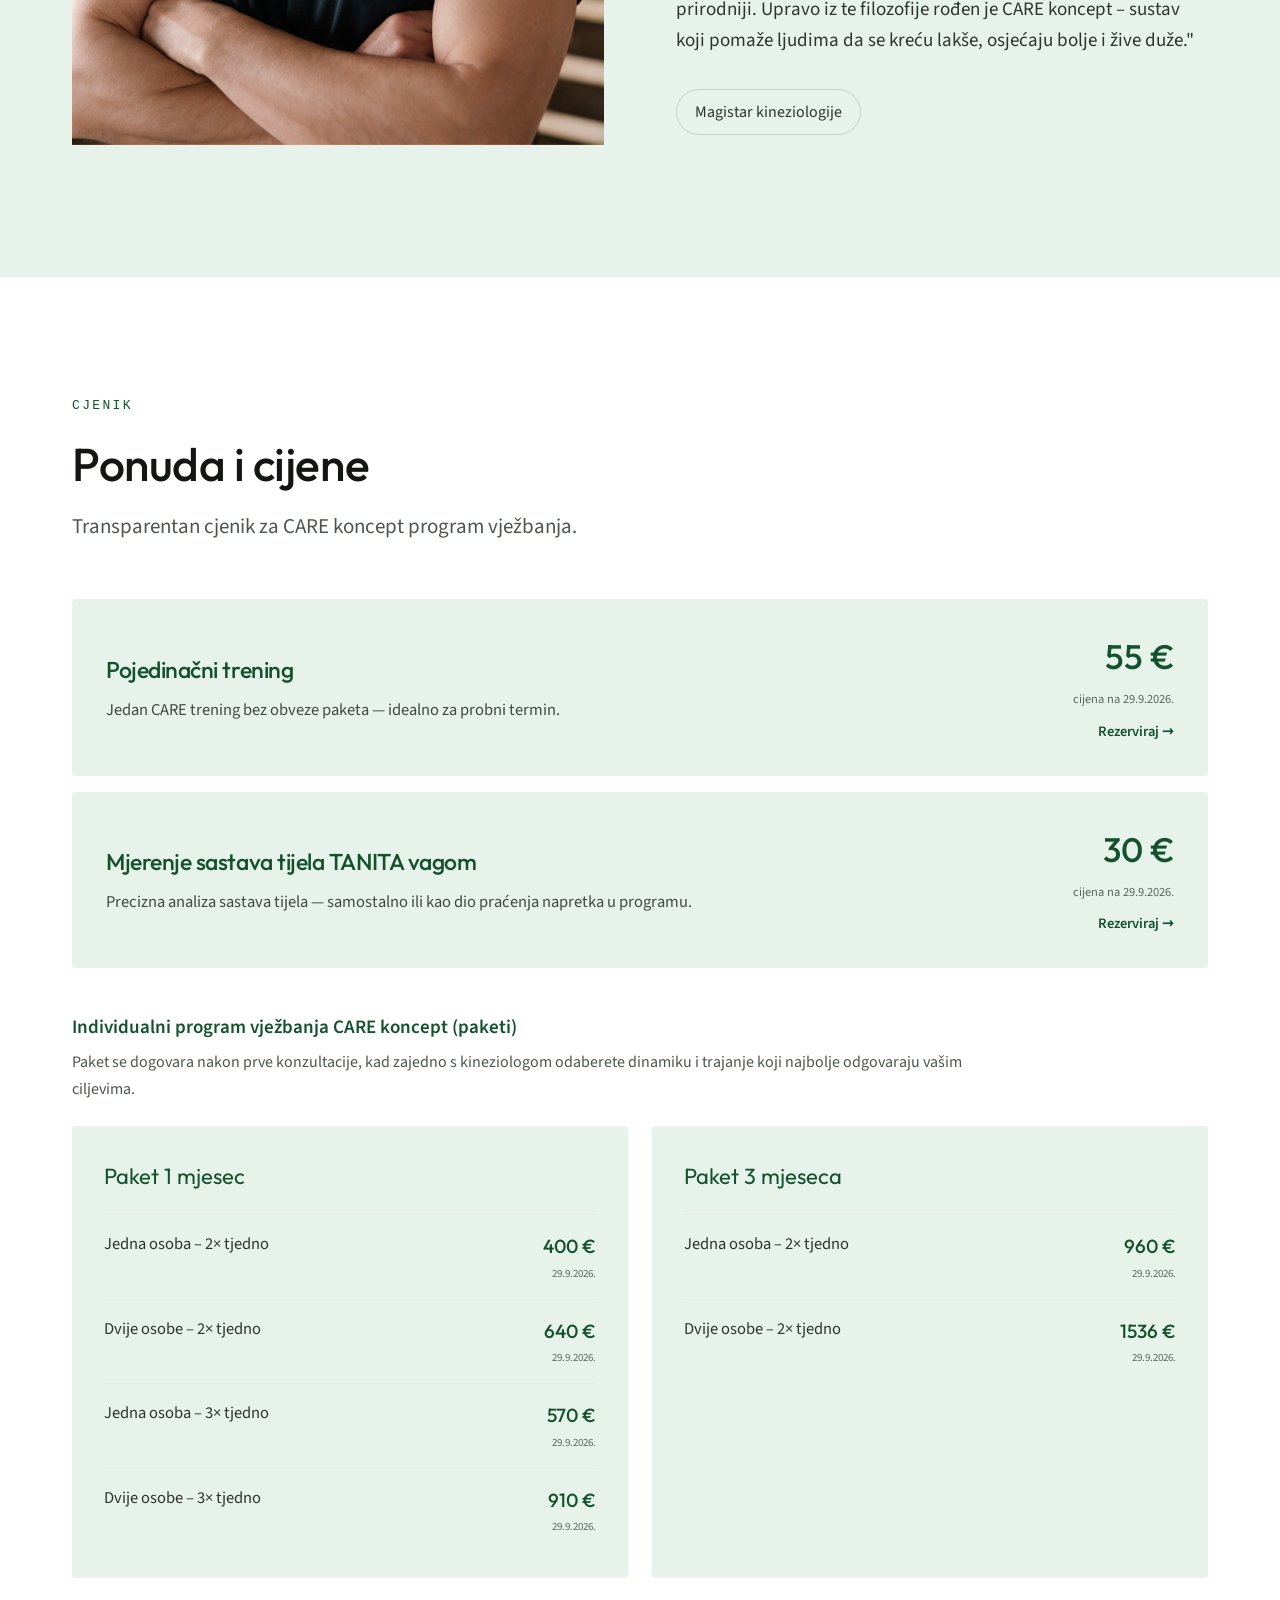
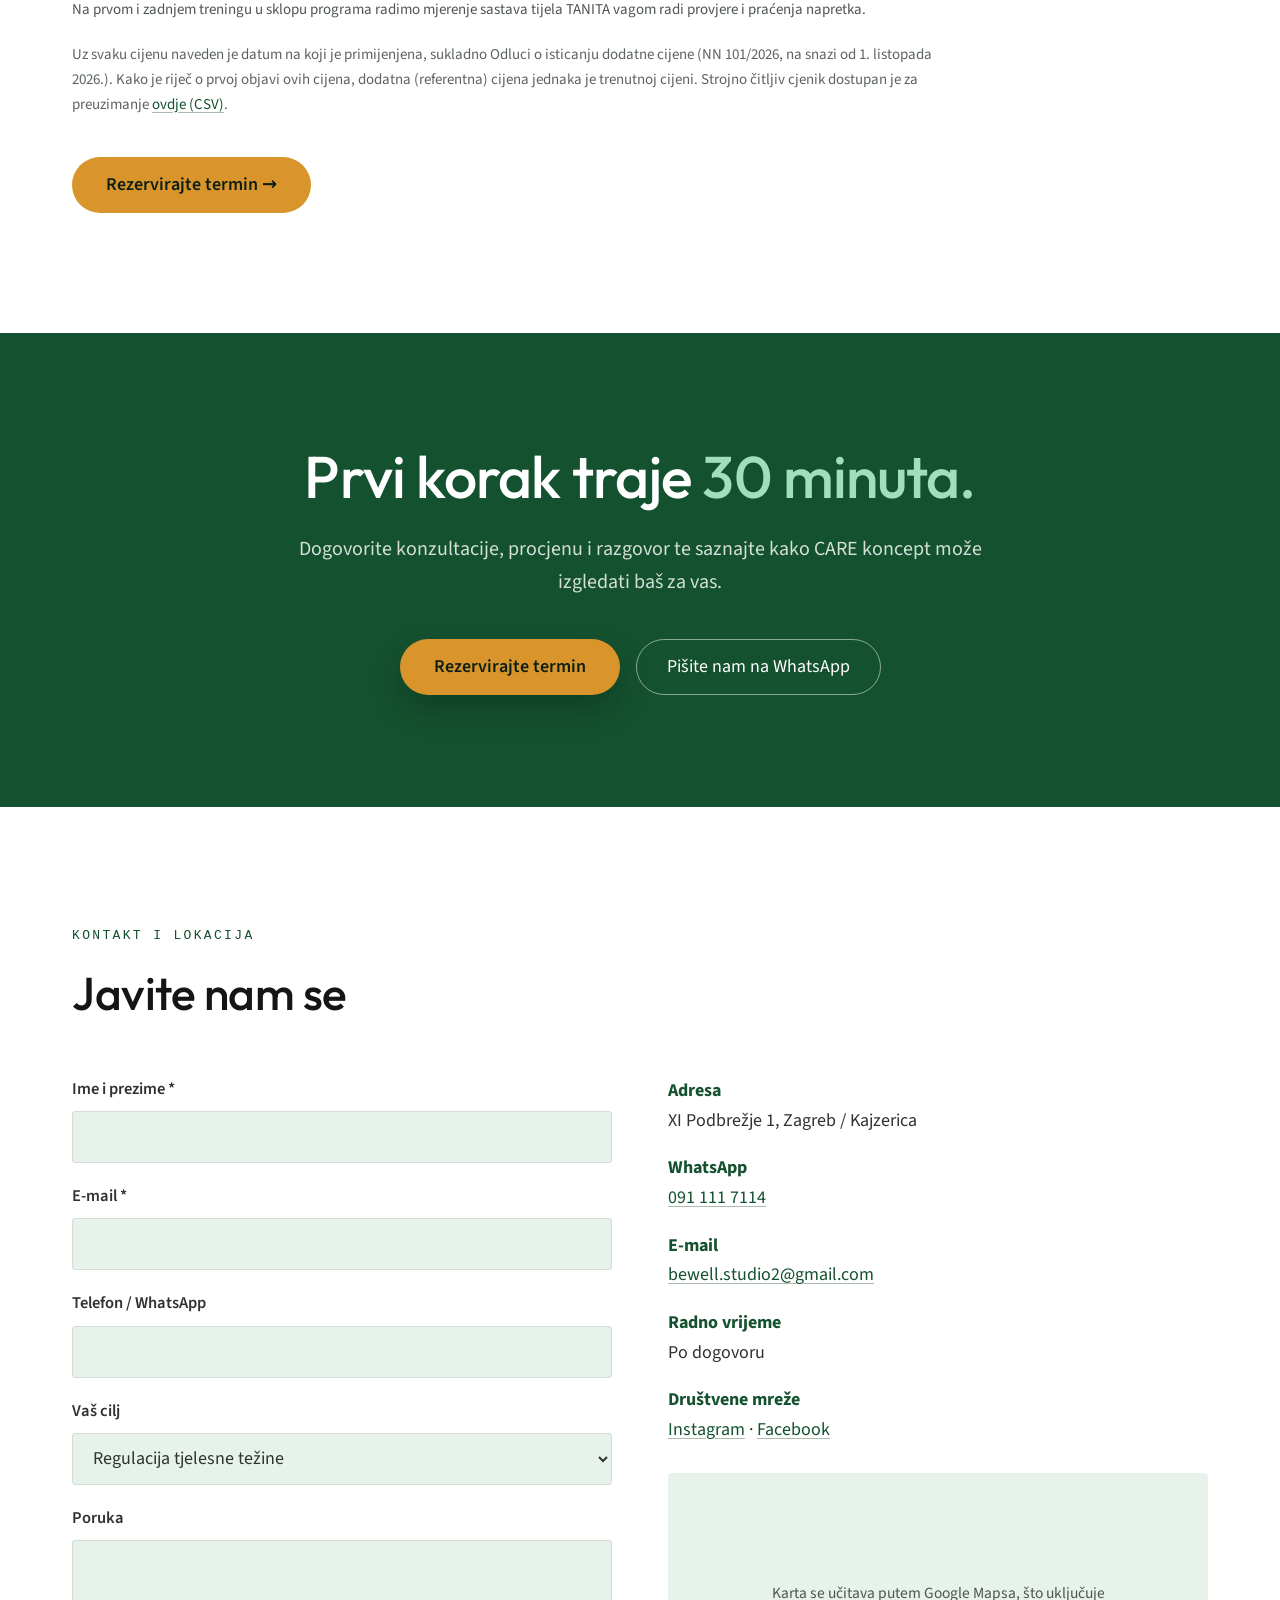
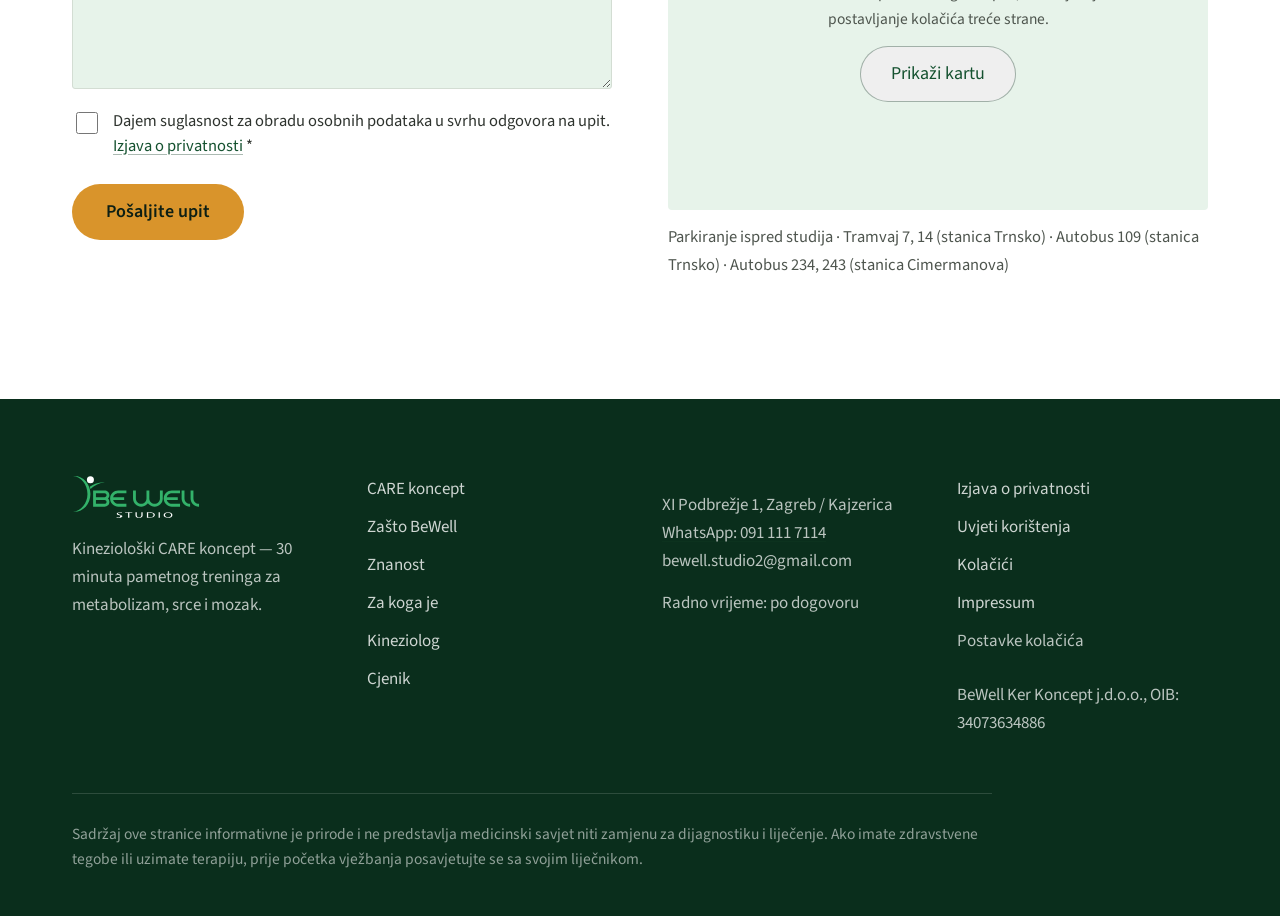
==== commit 4d19438f: "Update kinesiologist portrait and bio quote Co-Authored-By: Claude Sonnet 5 <noreply@anthropic.com>" ====
--- a/index.html
+++ b/index.html
@@ -413,8 +413,8 @@
       <p class="eyebrow">Vaš kineziolog</p>
       <h2>Iza CARE koncepta stoji struka</h2>
       <p class="kineziolog-name">Miroslav Tikvicki, mag. cin.</p>
-      <p class="kineziolog-bio">„Rad s klijentima koji su težili boljoj kvaliteti života, gubitku suvišnih kilograma i dugovječnosti, pokazao je jasnu problematiku – klasični fitness programi prečesto rezultiraju bolovima i odustajanjem, umjesto dugoročnim uspjehom.</p>
-      <p class="kineziolog-bio">Zaključio sam da je za stvarnu transformaciju potrebno reprogramirati motoričke obrasce u našem mozgu i klijentima ponuditi sasvim drugačiji, pametniji pristup tjelovježbi. Iz te vizije rođen je CARE koncept."</p>
+      <p class="kineziolog-bio">„Nakon godina rada s ljudima koji su težili zdravijem, kvalitetnijem i aktivnijem životu, razvio sam uvjerenje da se održiva promjena ne gradi kroz kratkoročna rješenja, već kroz razumijevanje načina na koji naše tijelo i mozak surađuju u pokretu.</p>
+      <p class="kineziolog-bio">Kada optimiziramo motoričke obrasce, pokret postaje učinkovitiji, tijelo funkcionalnije, a put prema zdravlju i dugovječnosti prirodniji. Upravo iz te filozofije rođen je CARE koncept – sustav koji pomaže ljudima da se kreću lakše, osjećaju bolje i žive duže."</p>
       <div class="badges">
         <span>Magistar kineziologije</span>
       </div>
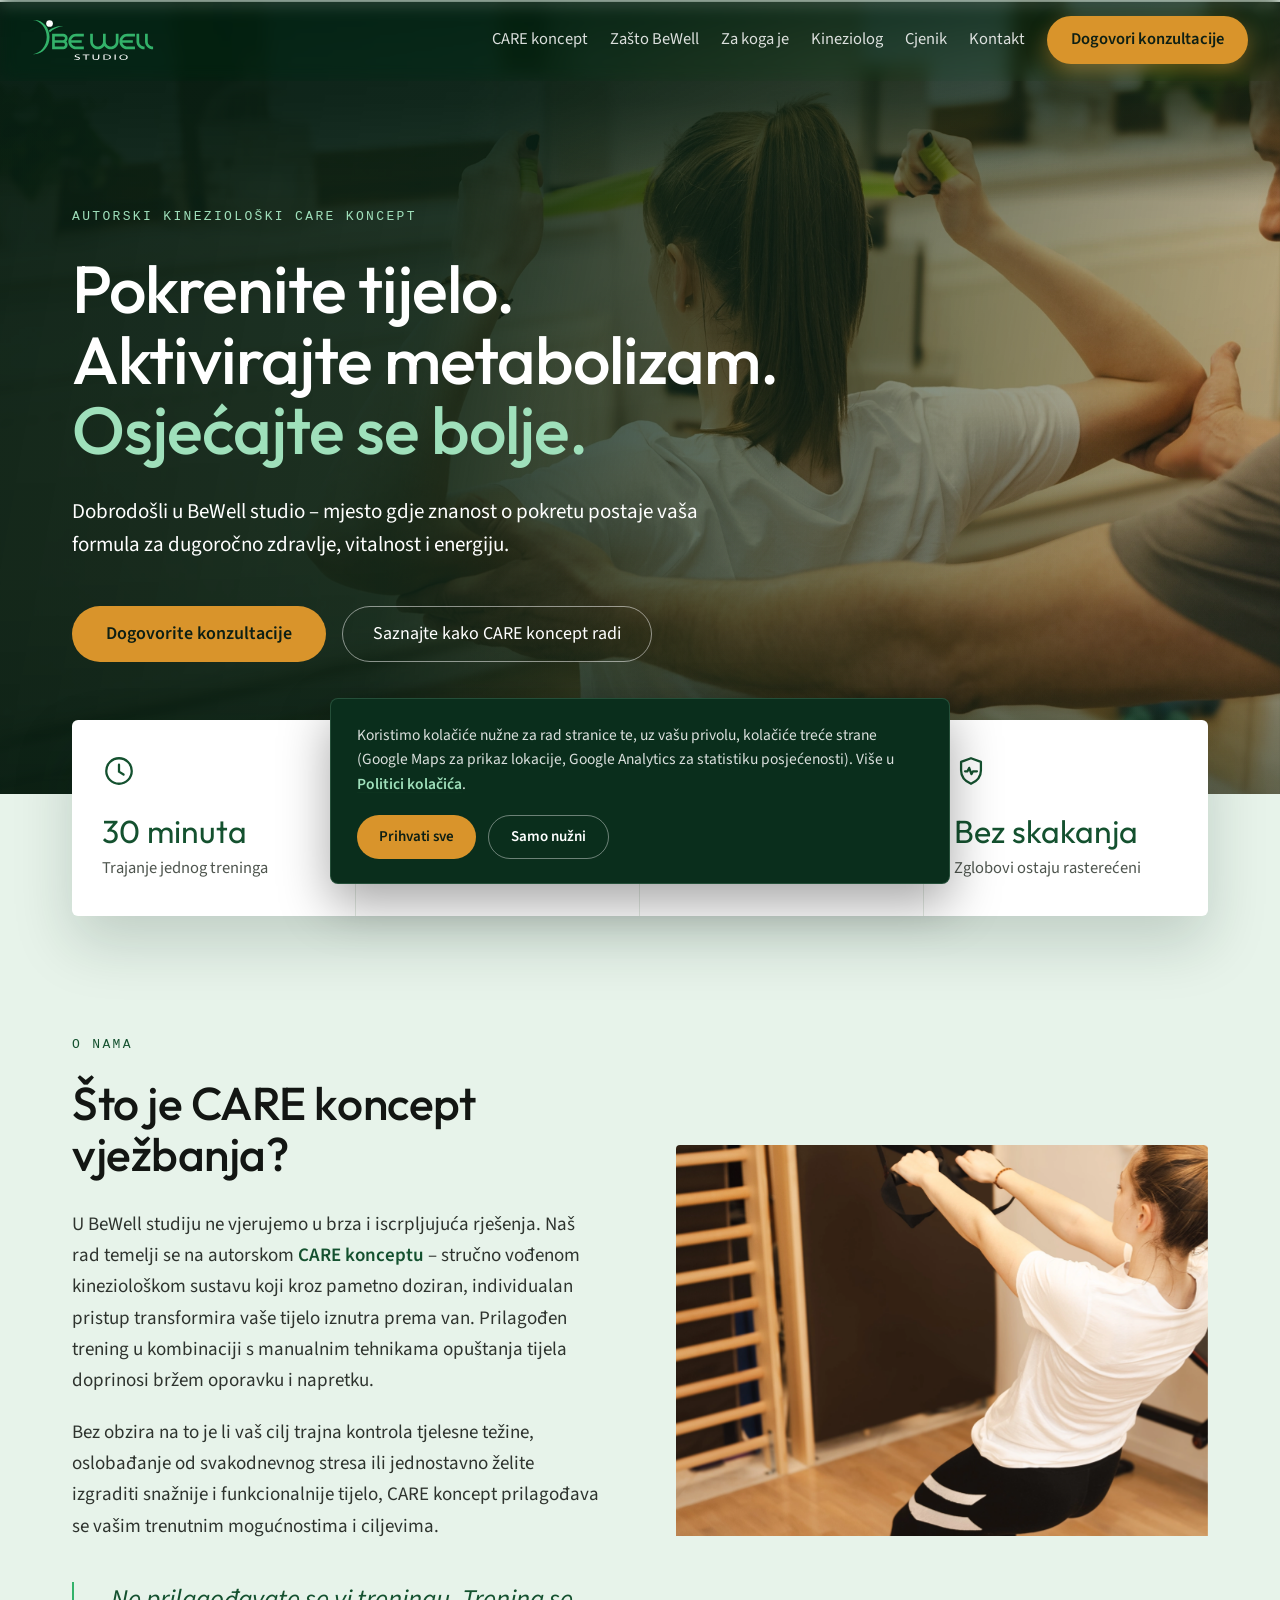
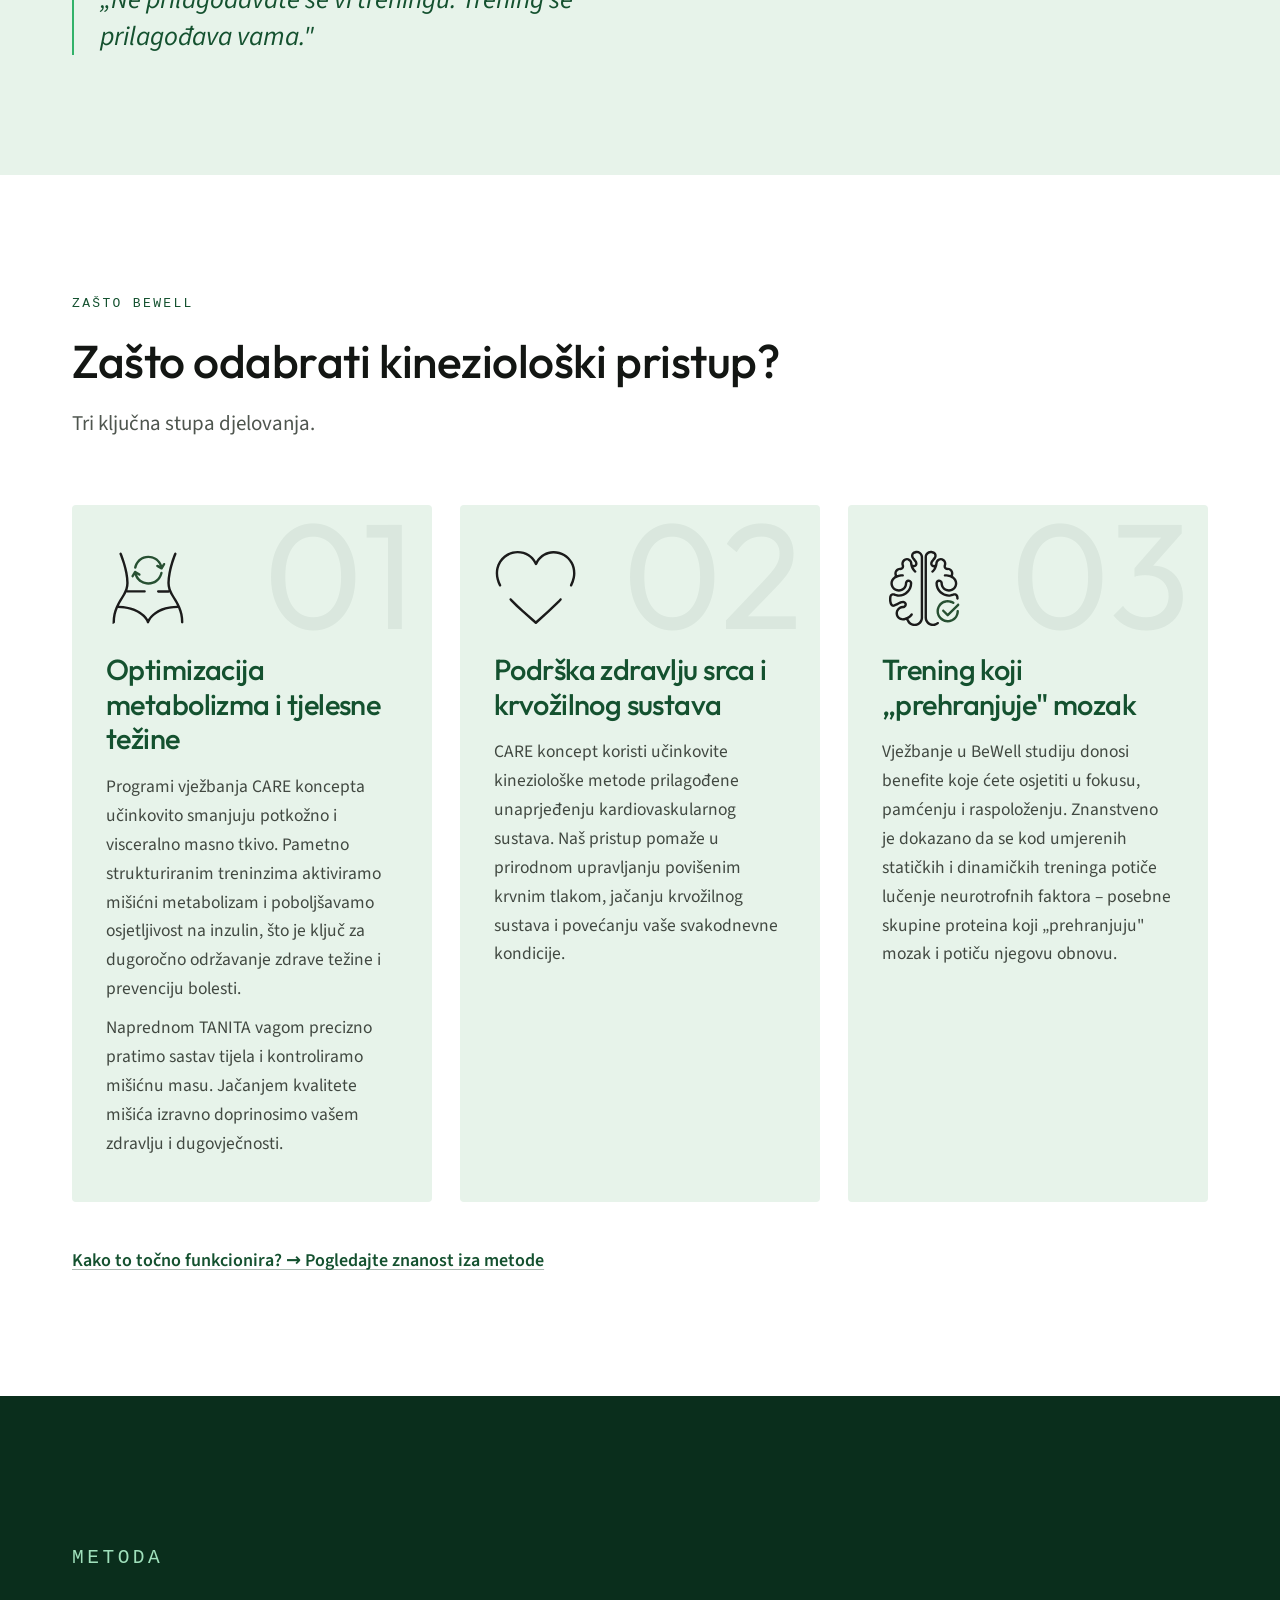
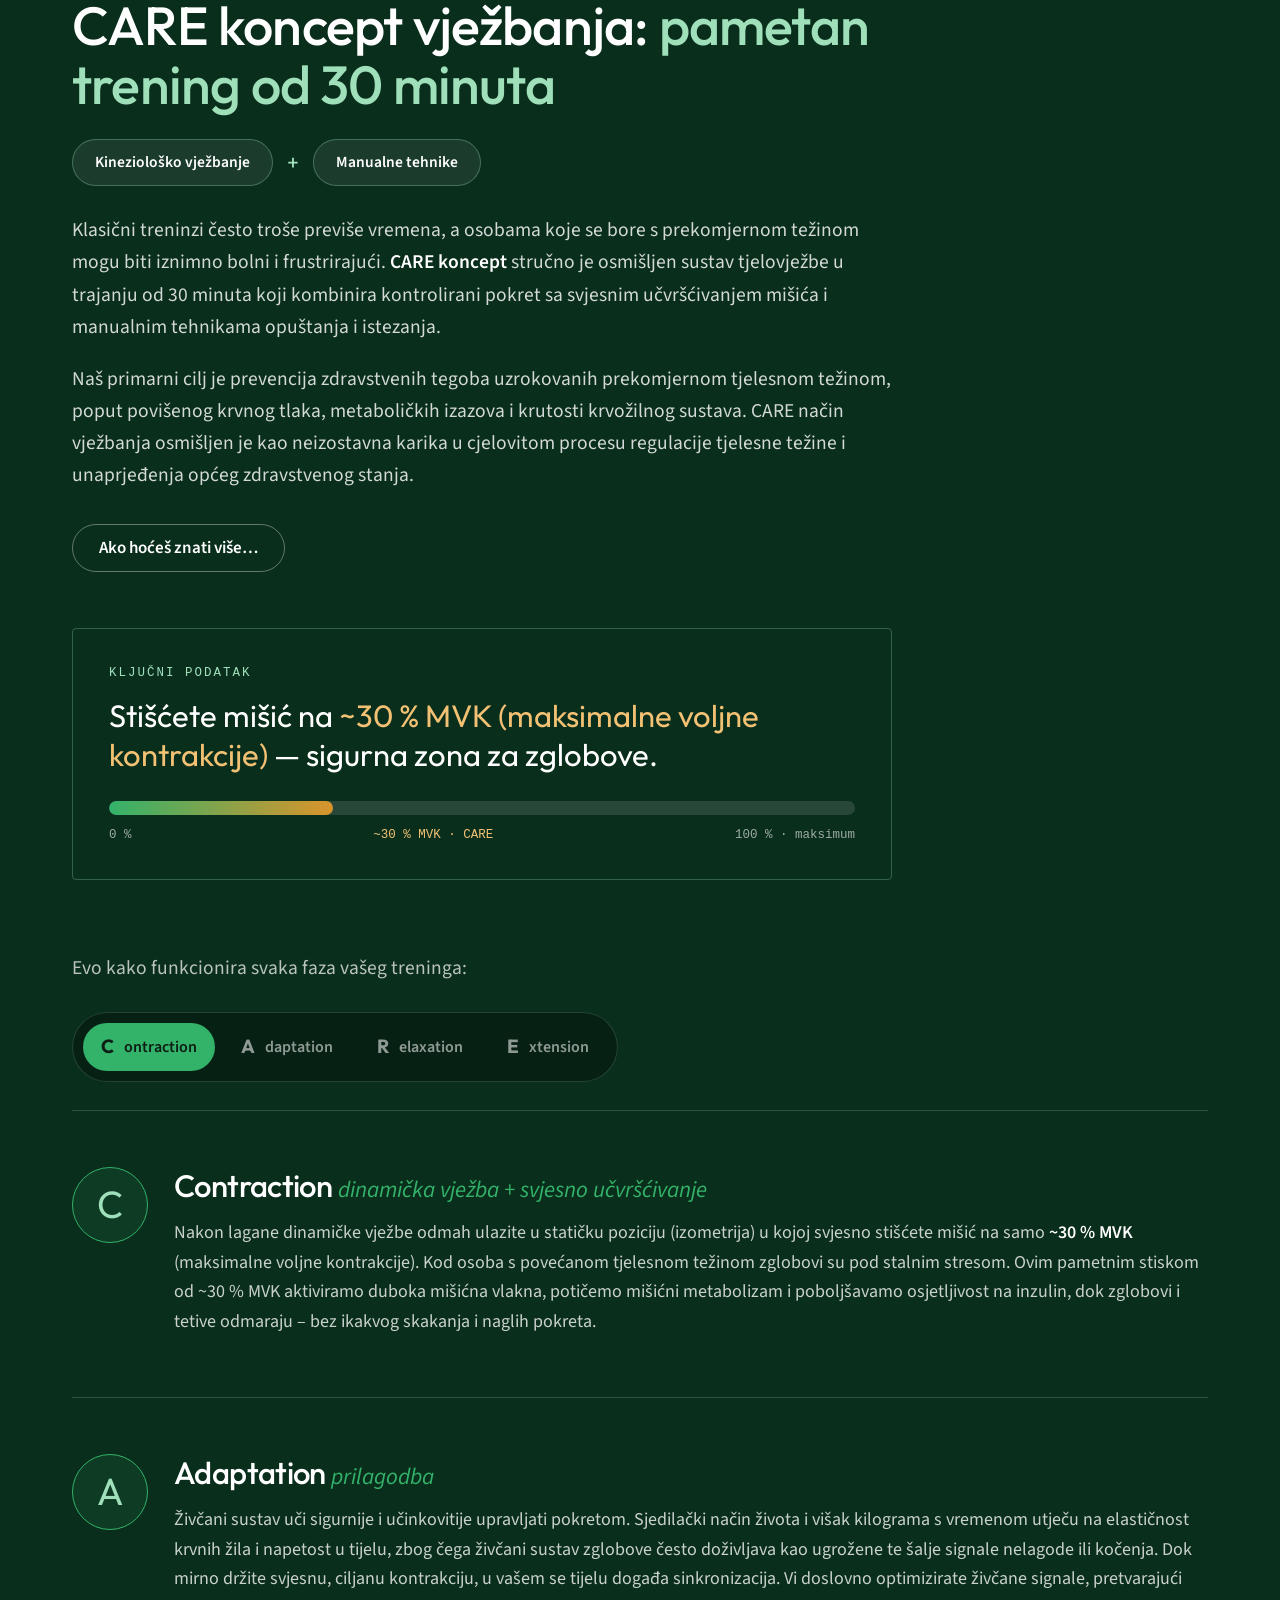
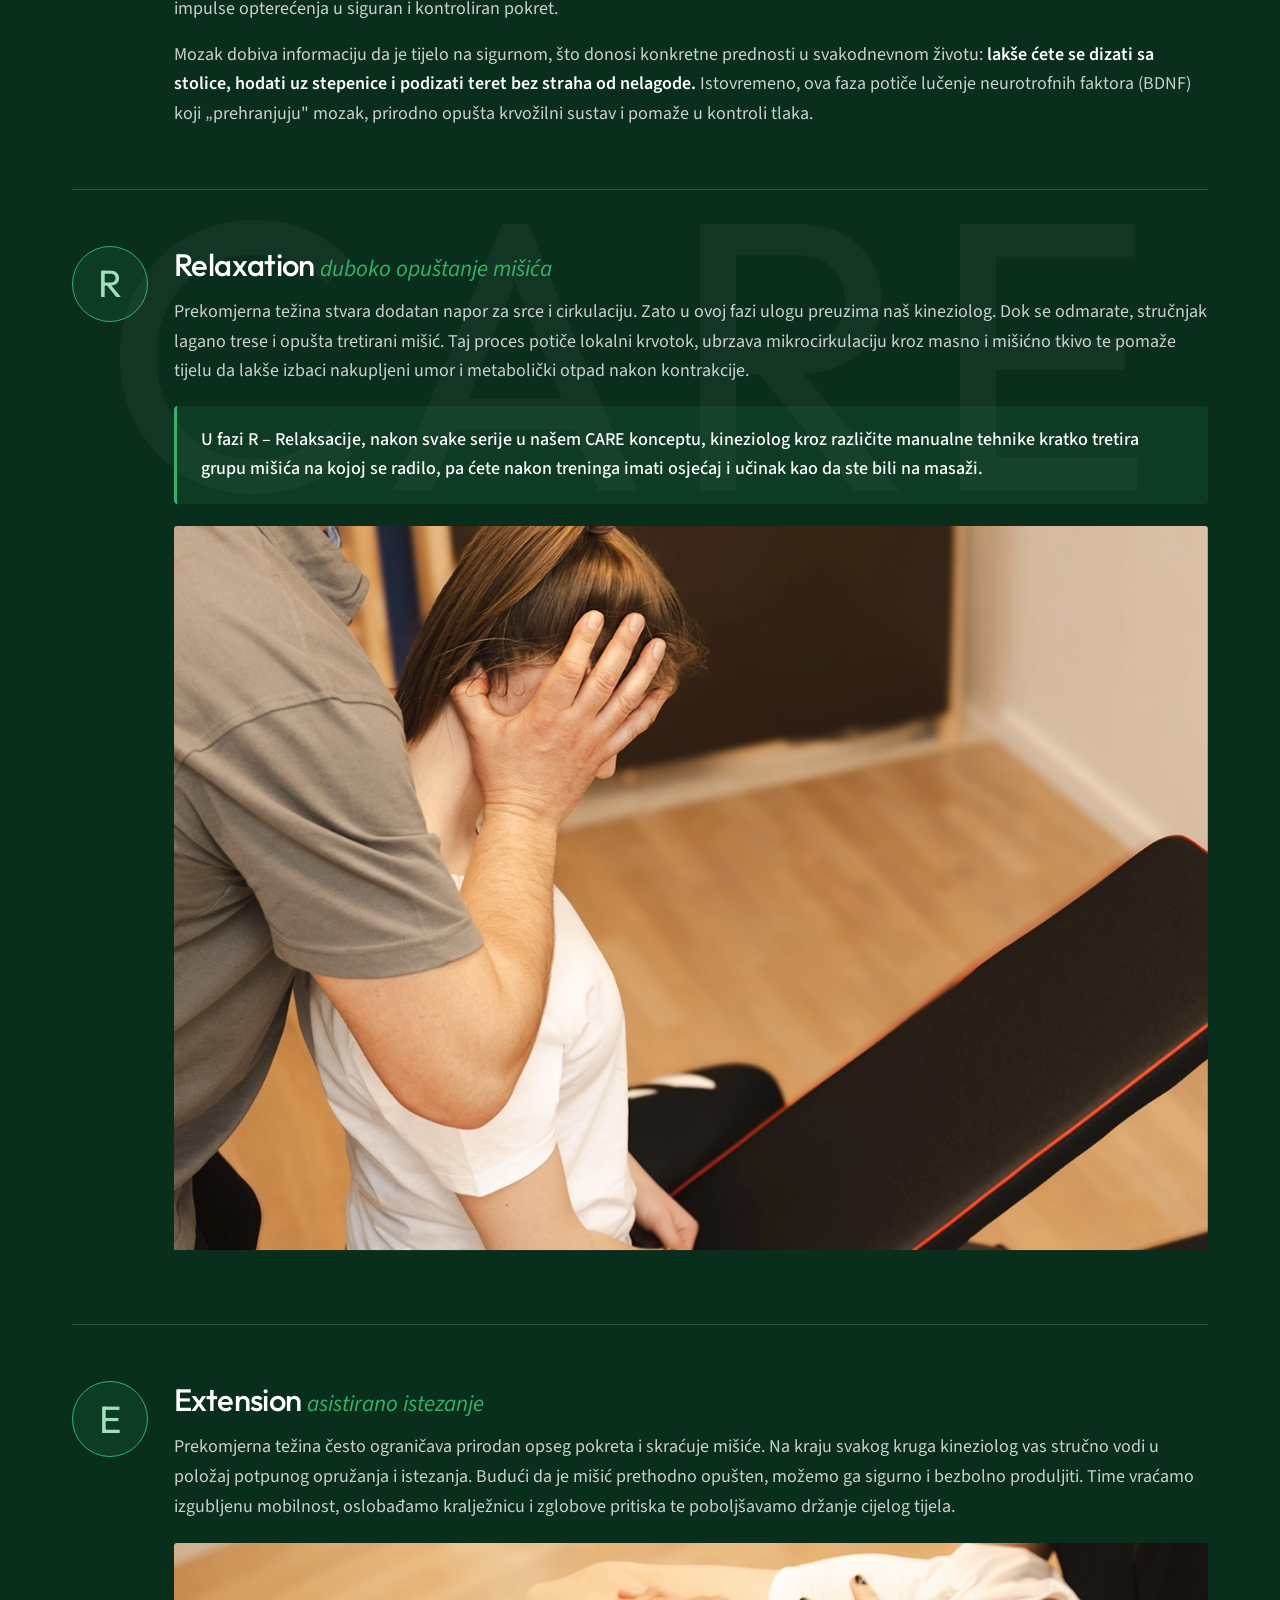
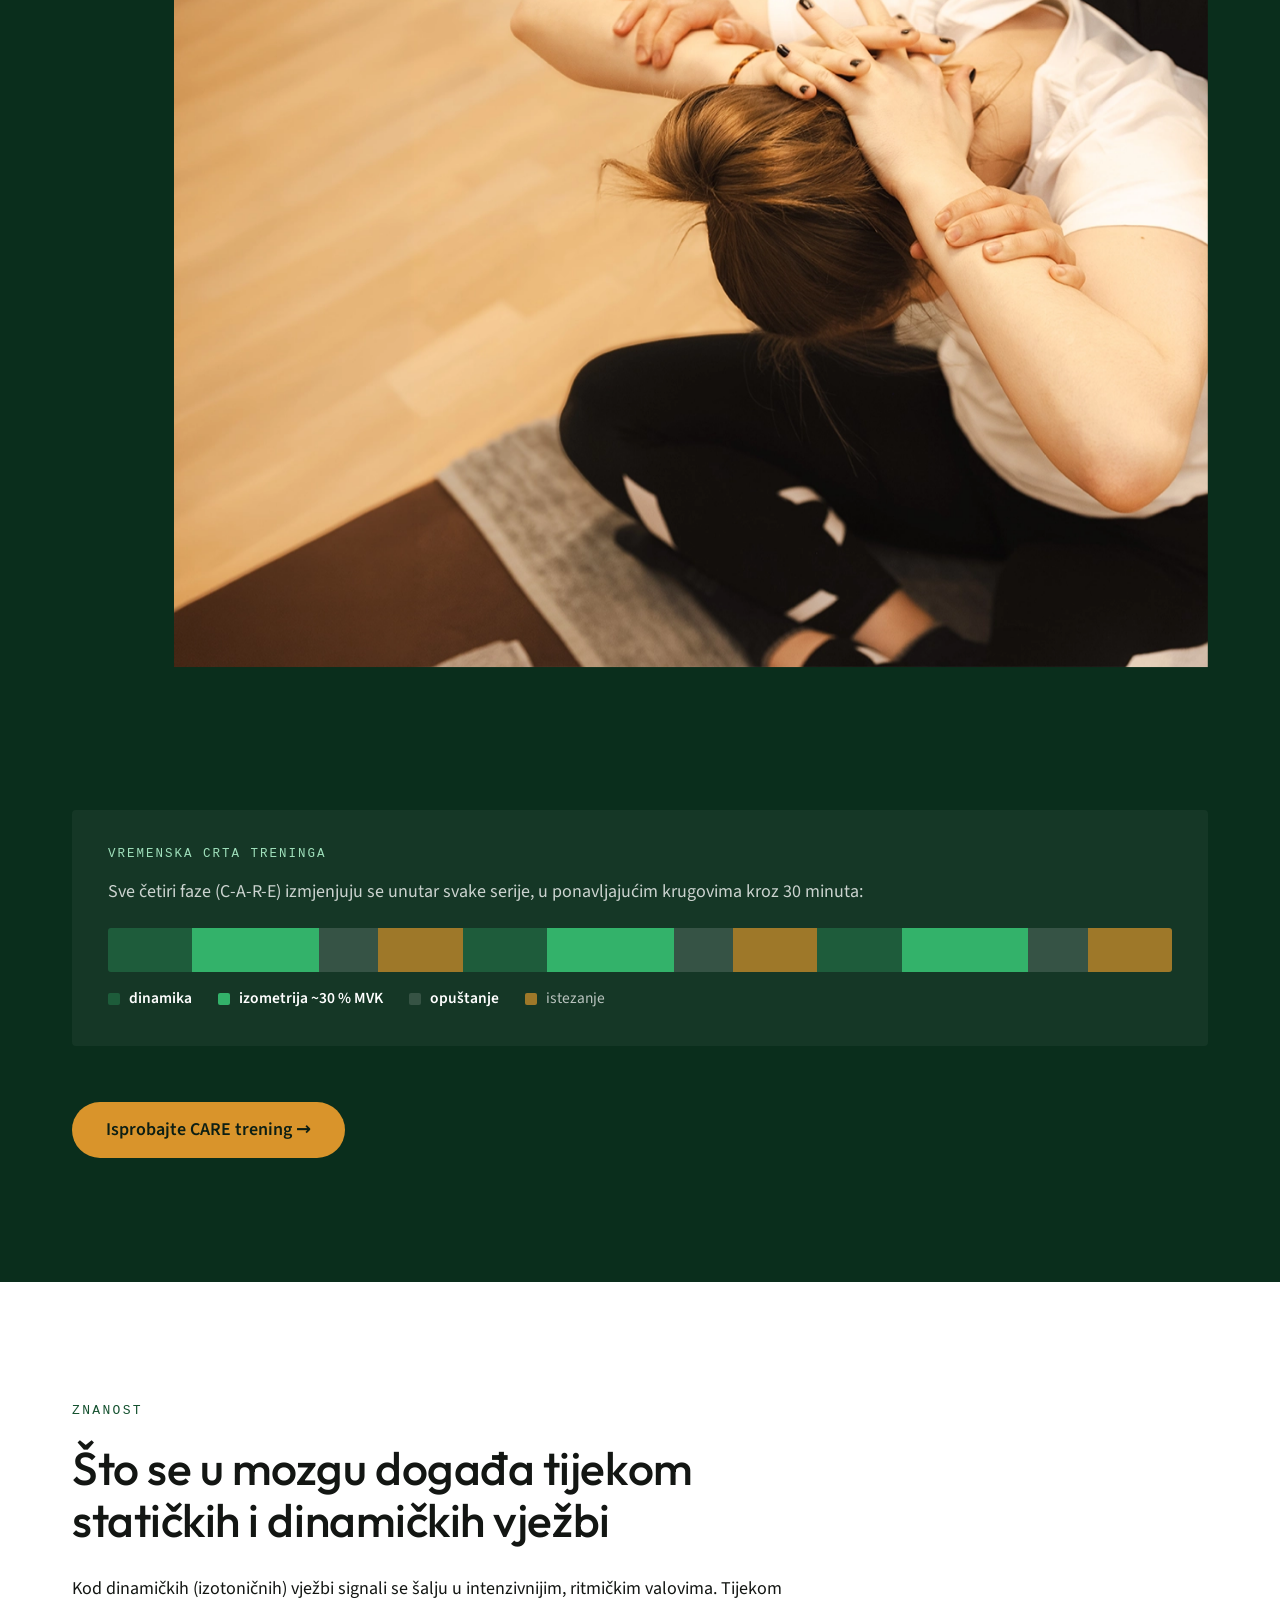
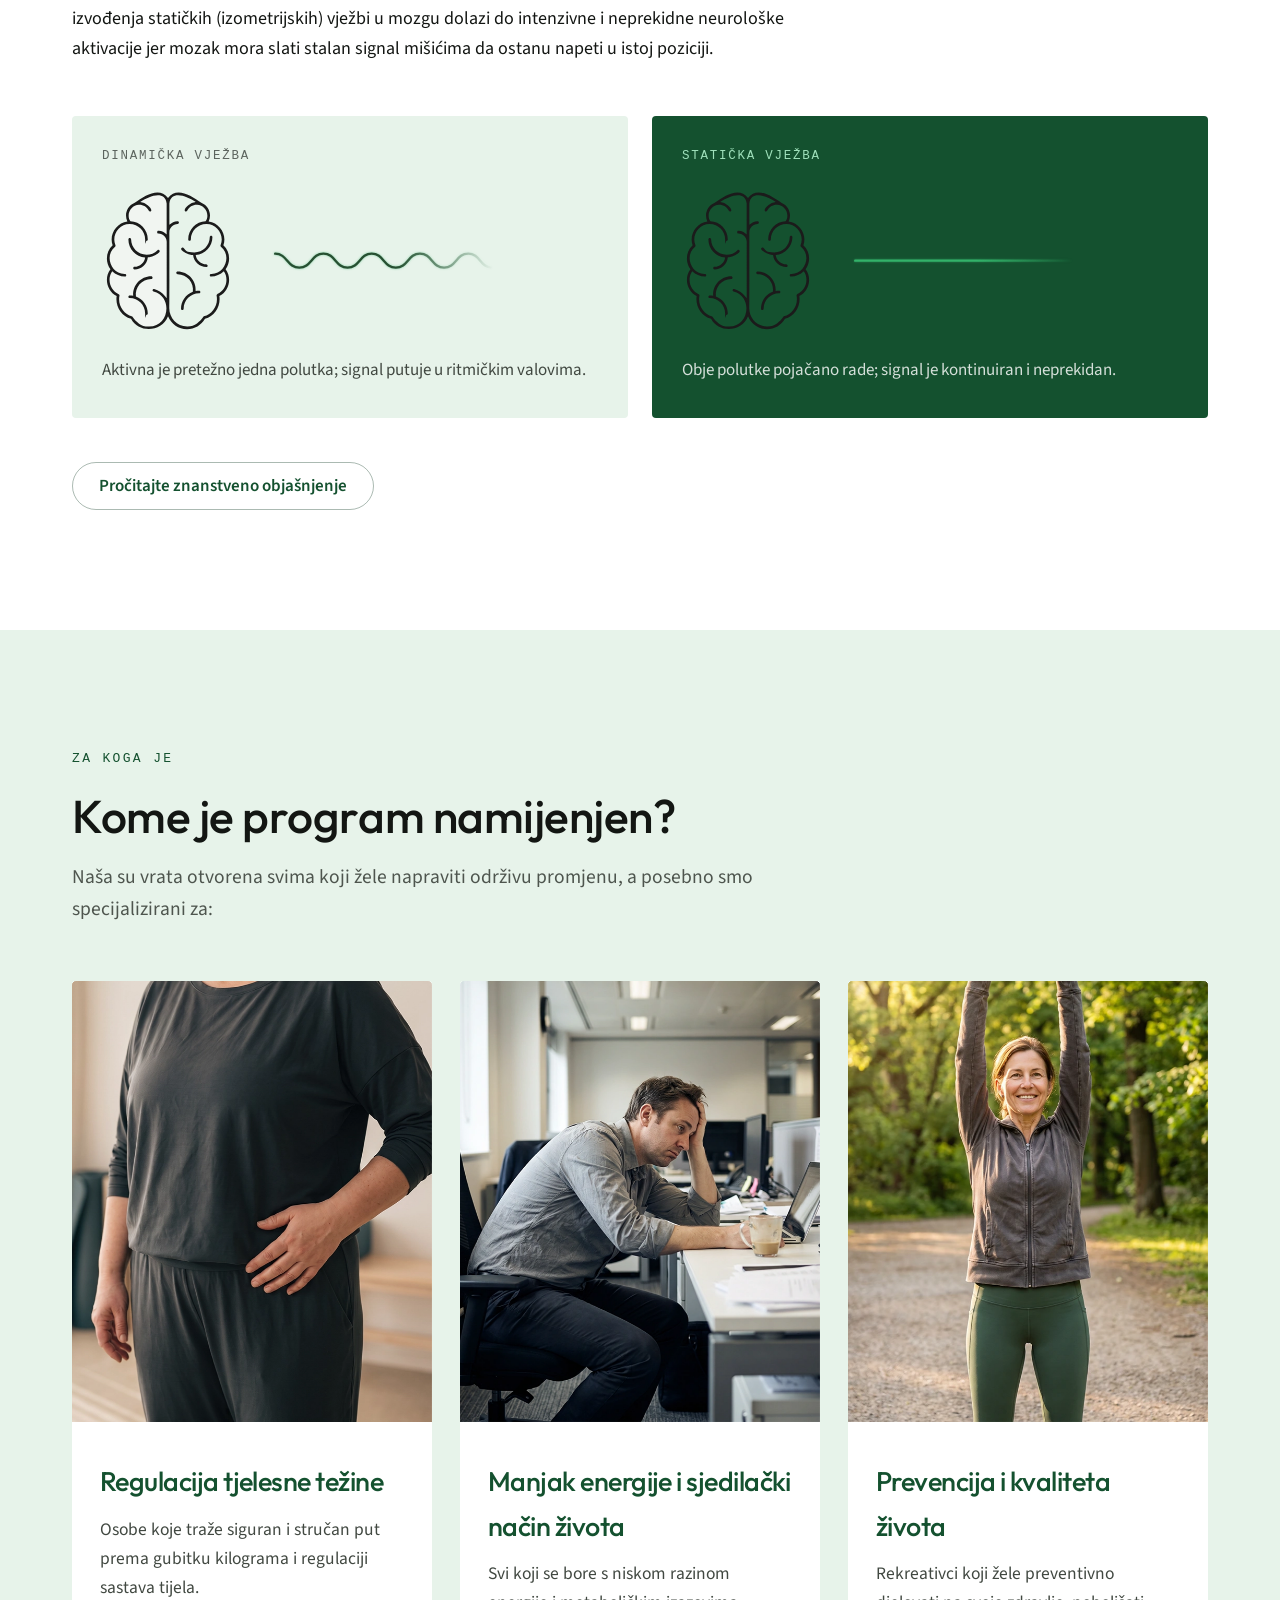
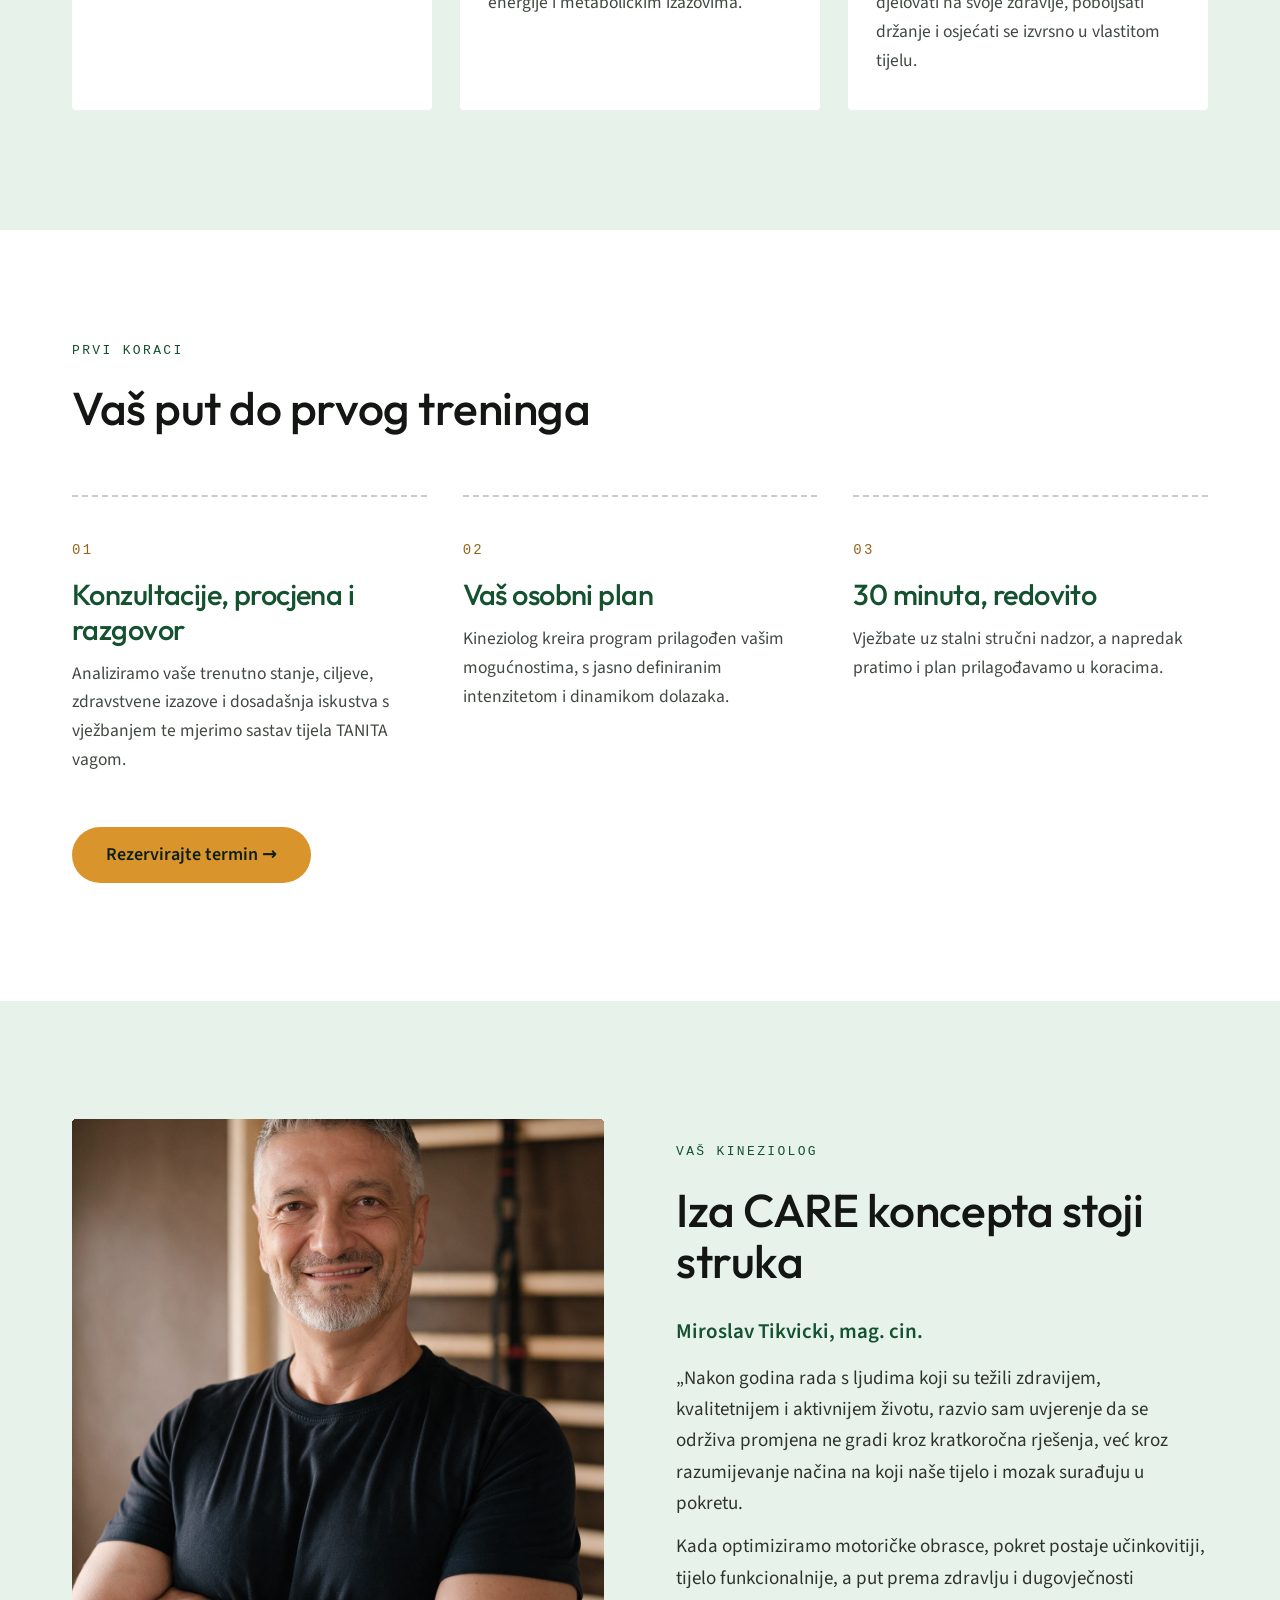
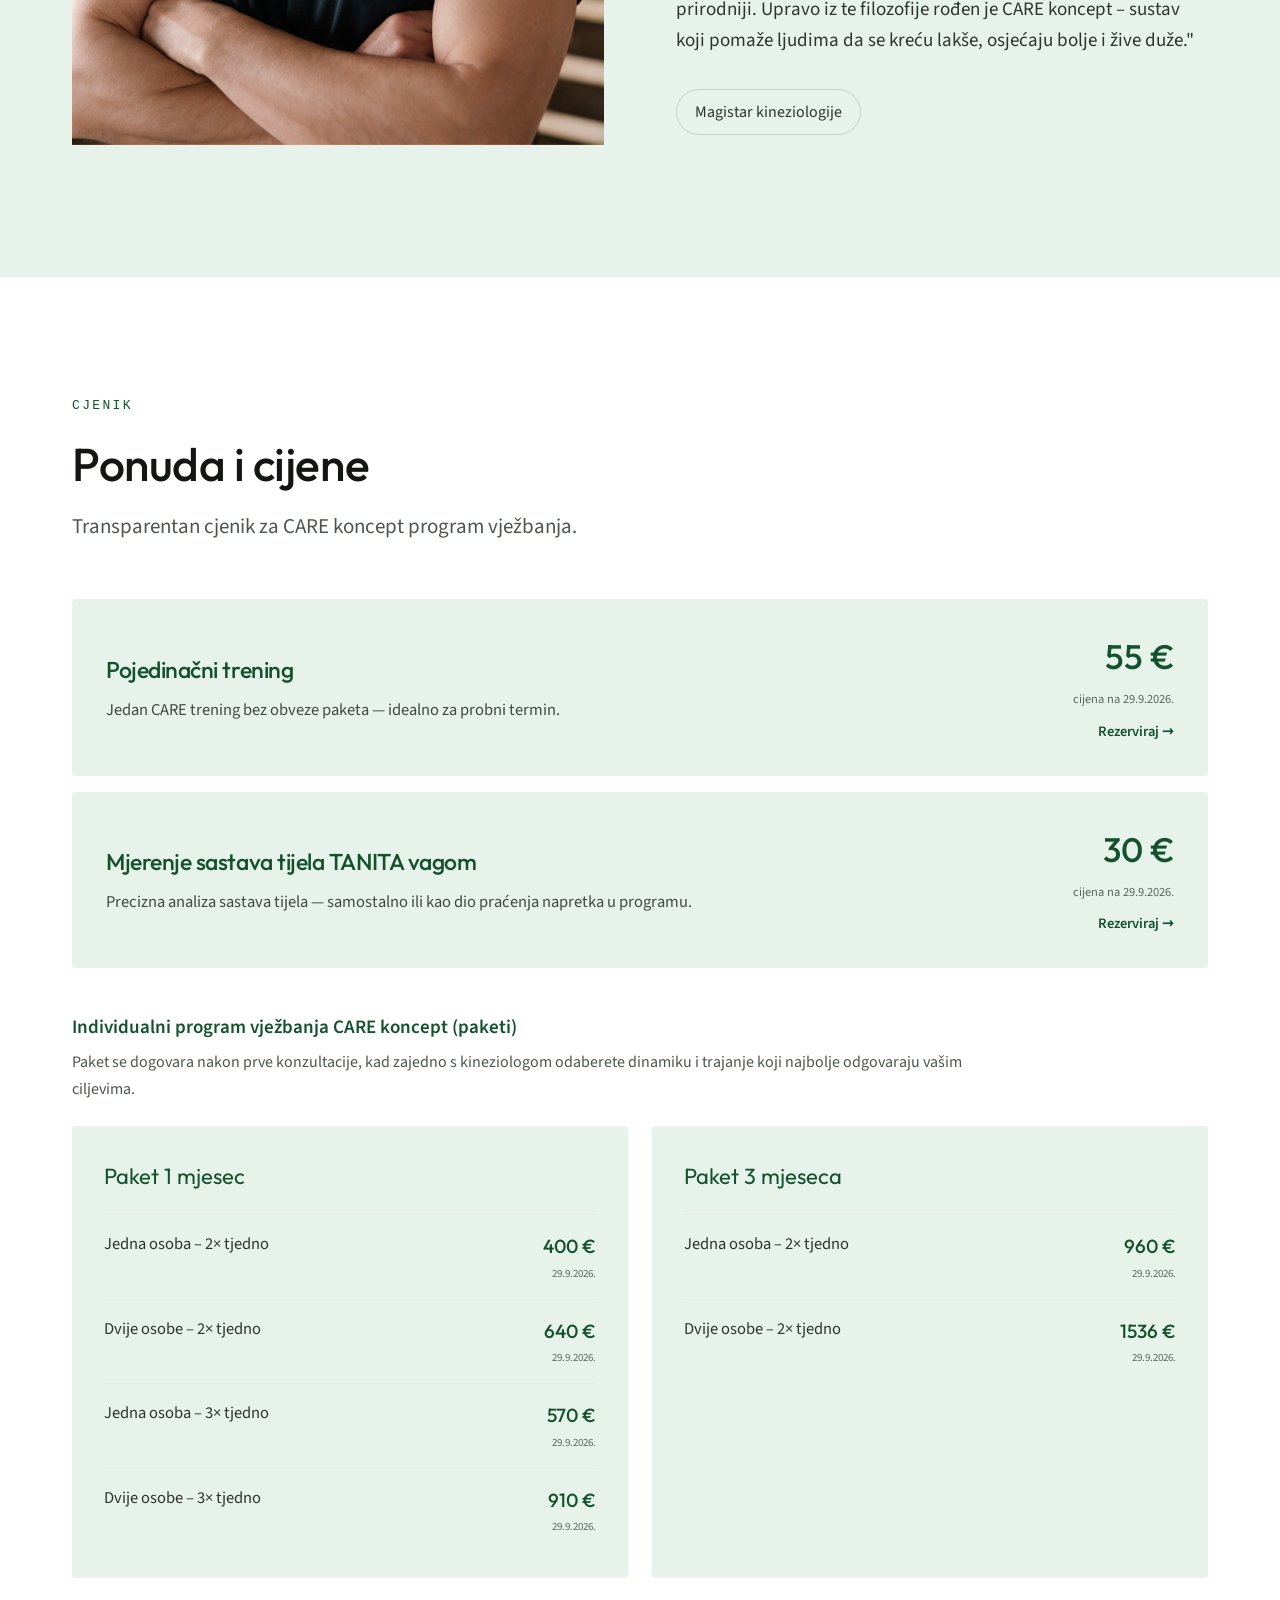
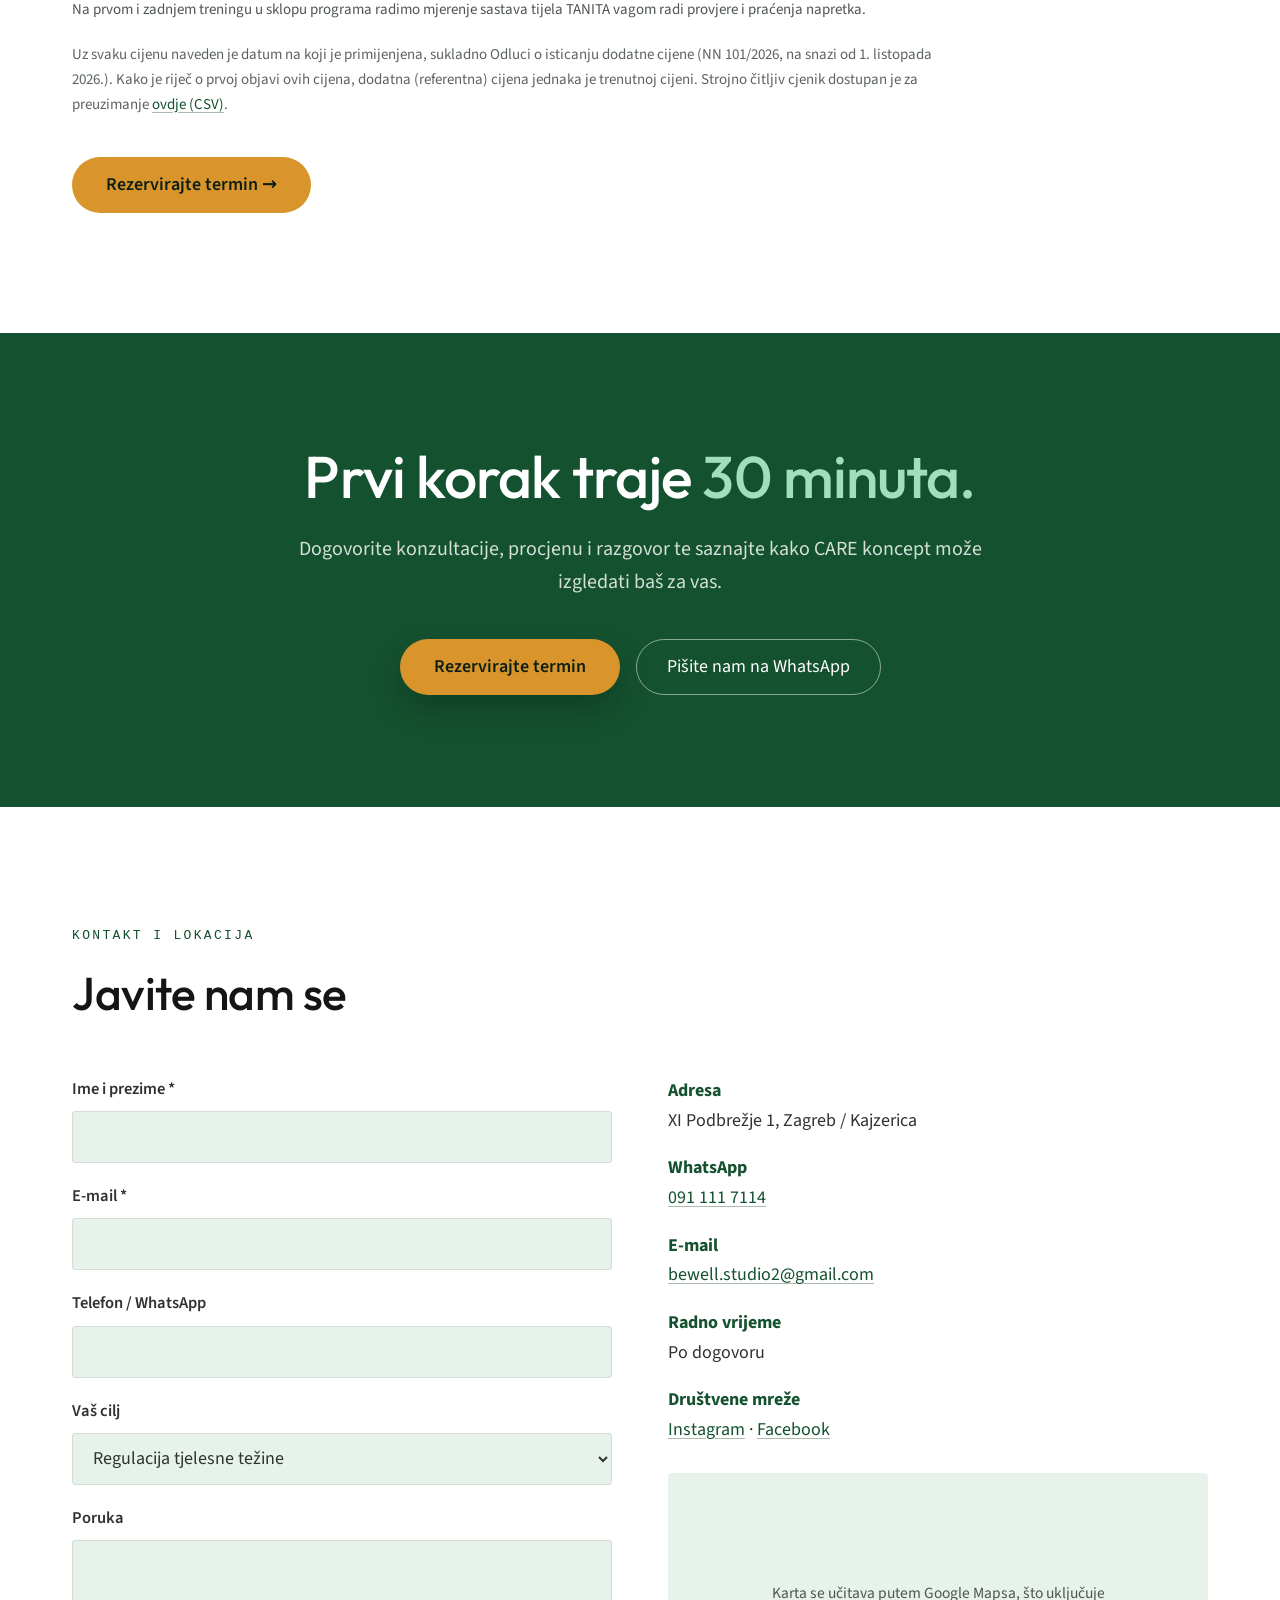
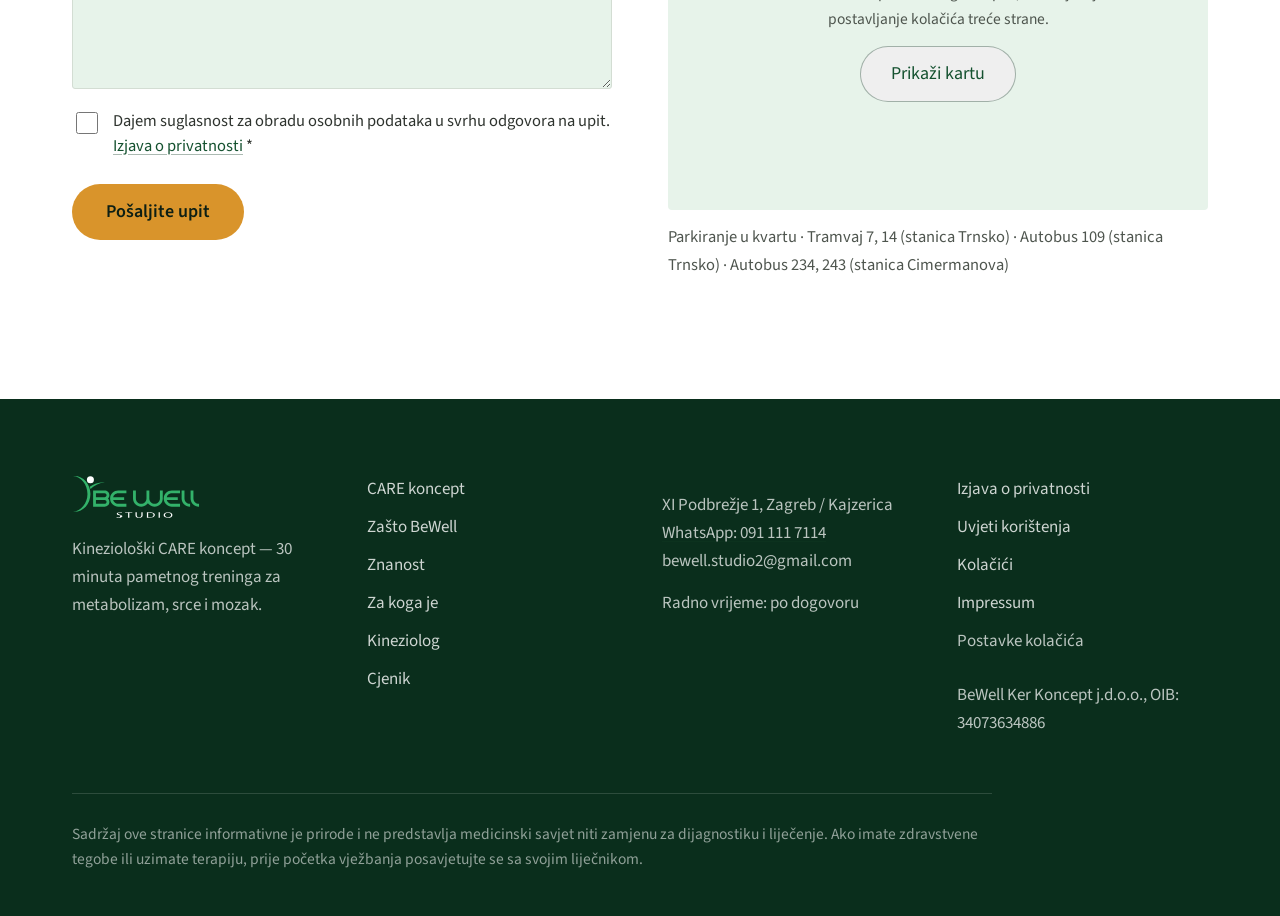
==== commit 3746f789: "Add live Web3Forms access key, update parking caption The client activated their Web3Forms account, " ====
--- a/index.html
+++ b/index.html
@@ -546,7 +546,7 @@
     </div>
     <div class="kontakt-grid">
       <form class="contact-form" id="contactForm">
-        <input type="hidden" name="access_key" value="WEB3FORMS_ACCESS_KEY">
+        <input type="hidden" name="access_key" value="417b114e-5af1-4f74-b2e1-4cd576105393">
         <input type="hidden" name="subject" value="Novi upit s web stranice — BeWell Studio">
         <input type="checkbox" name="botcheck" class="hidden-field" style="display:none" tabindex="-1" autocomplete="off">
         <label class="form-field">Ime i prezime *
@@ -595,7 +595,7 @@
             <button type="button" class="pill-btn--outline" id="mapLoadBtn" style="color:#14512F; border-color:rgba(15,59,35,.35)">Prikaži kartu</button>
           </div>
         </div>
-        <p class="map-caption">Parkiranje ispred studija · Tramvaj 7, 14 (stanica Trnsko) · Autobus 109 (stanica Trnsko) · Autobus 234, 243 (stanica Cimermanova)</p>
+        <p class="map-caption">Parkiranje u kvartu · Tramvaj 7, 14 (stanica Trnsko) · Autobus 109 (stanica Trnsko) · Autobus 234, 243 (stanica Cimermanova)</p>
       </div>
     </div>
   </div>
